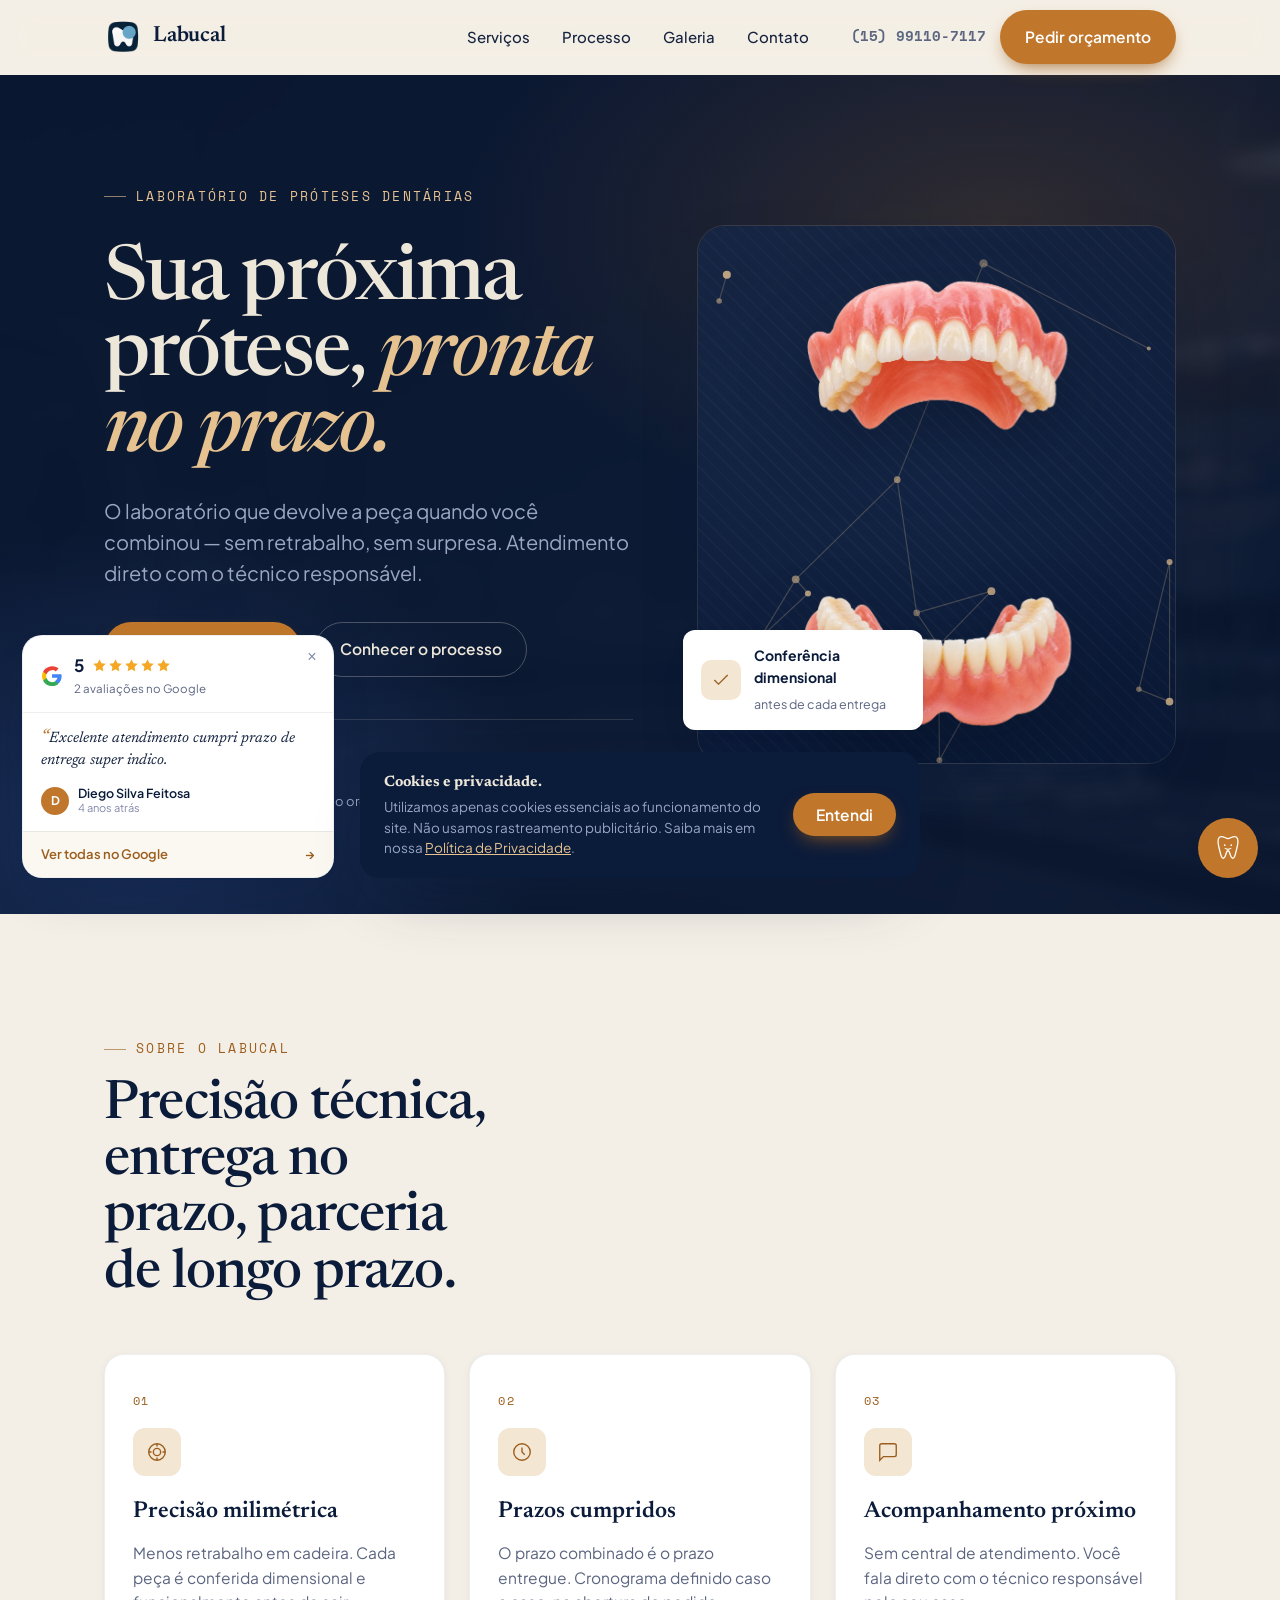
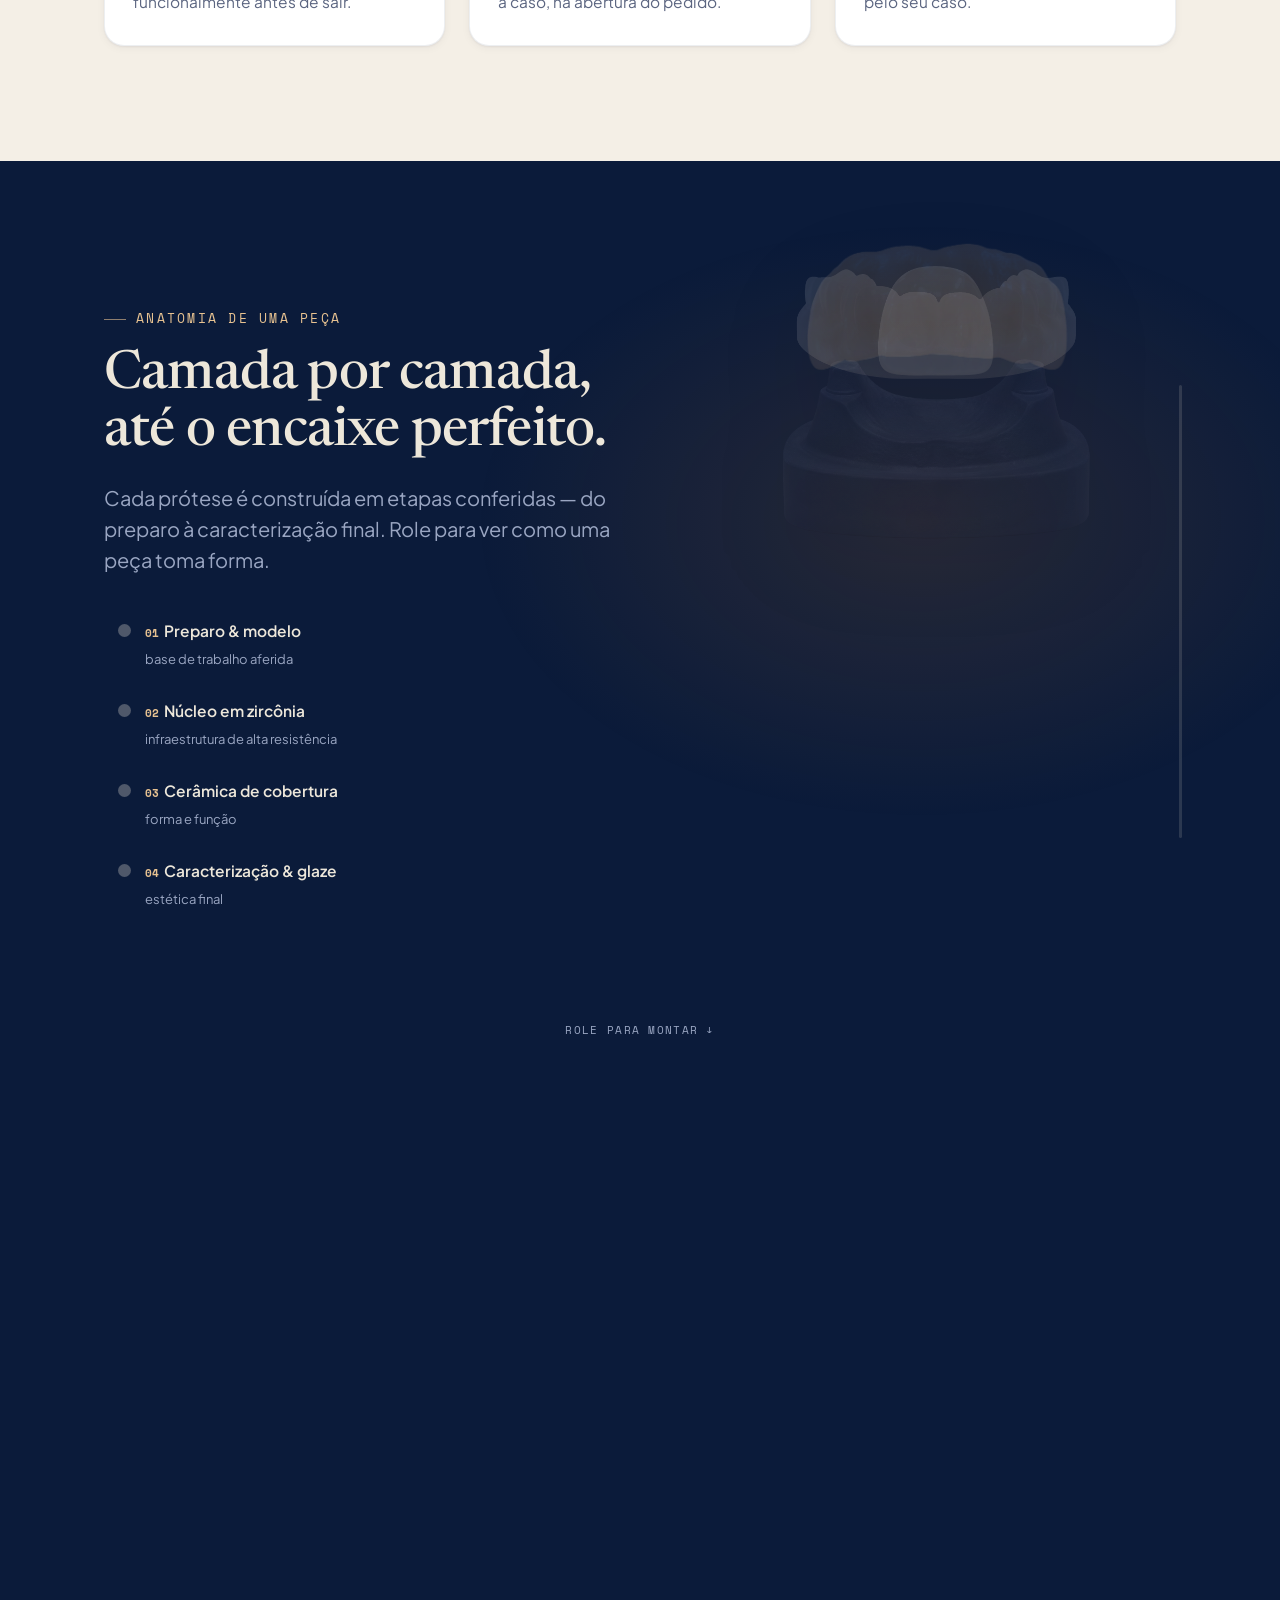
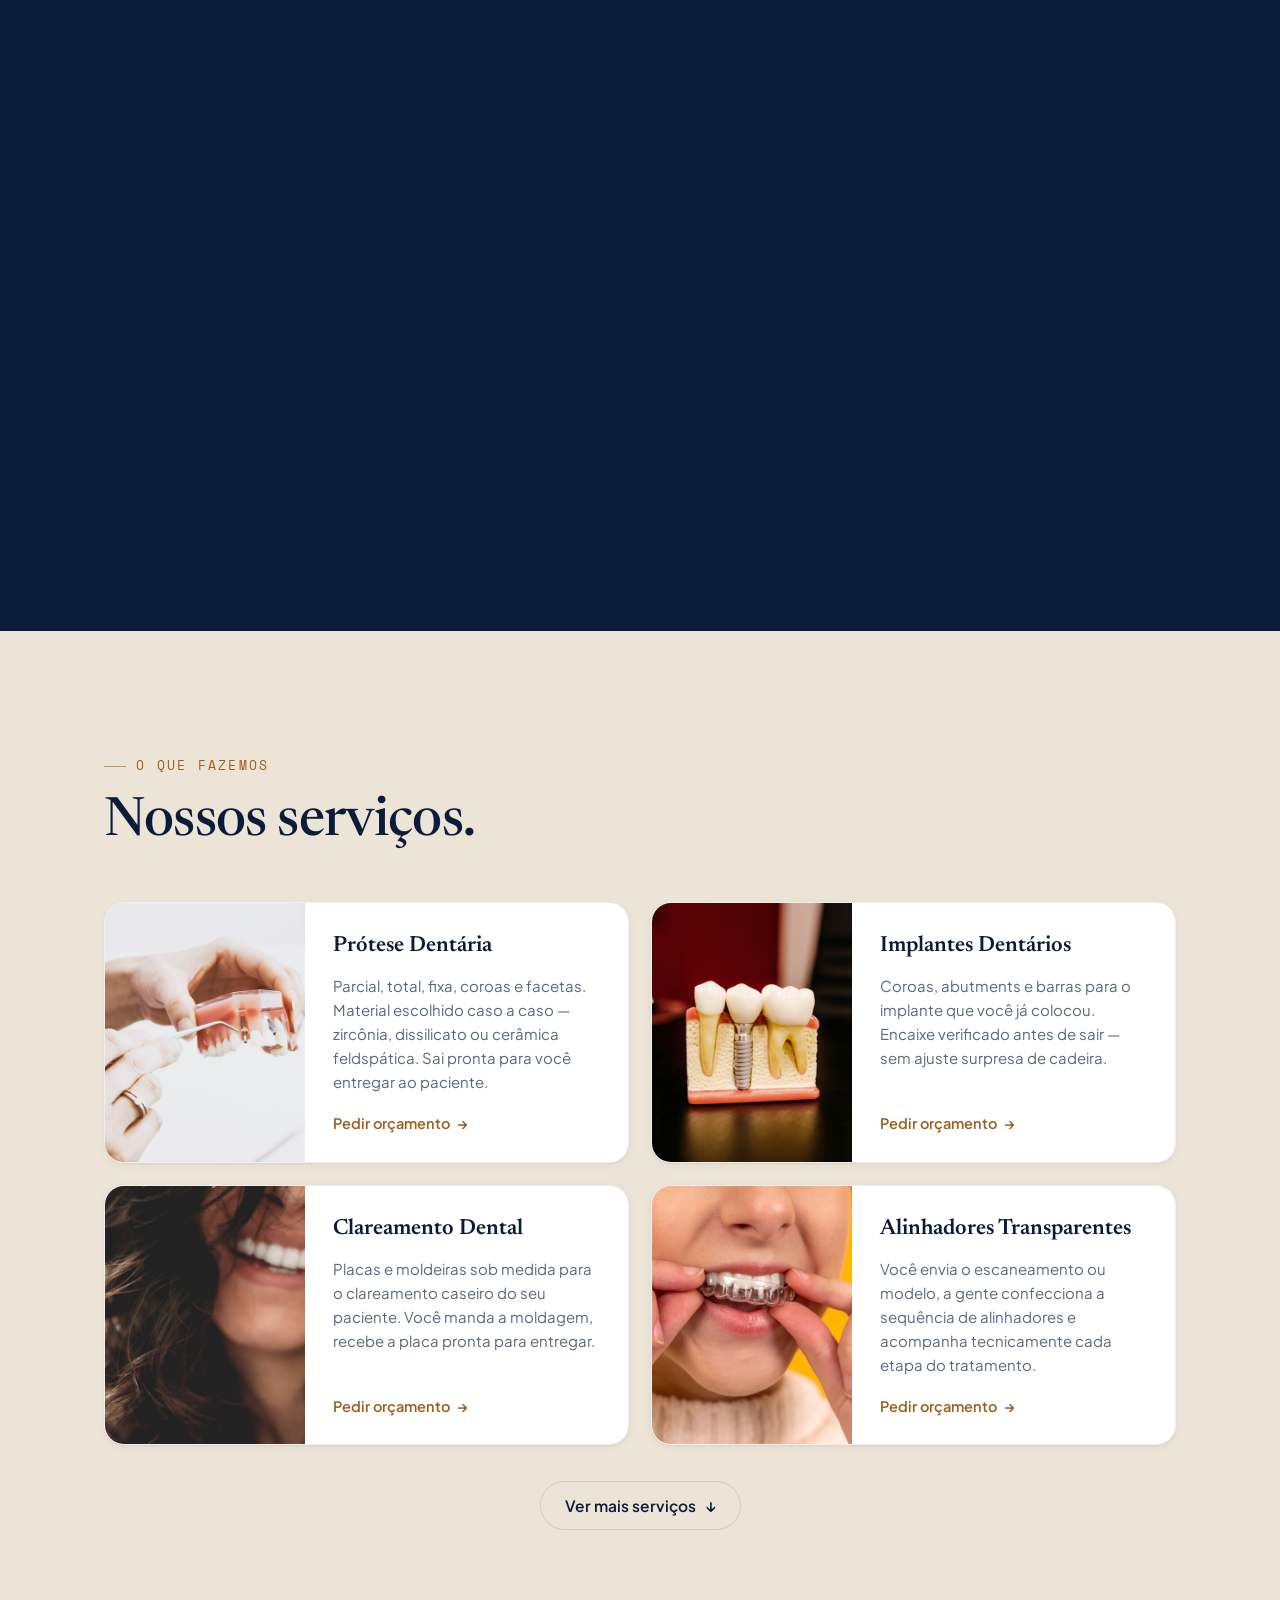
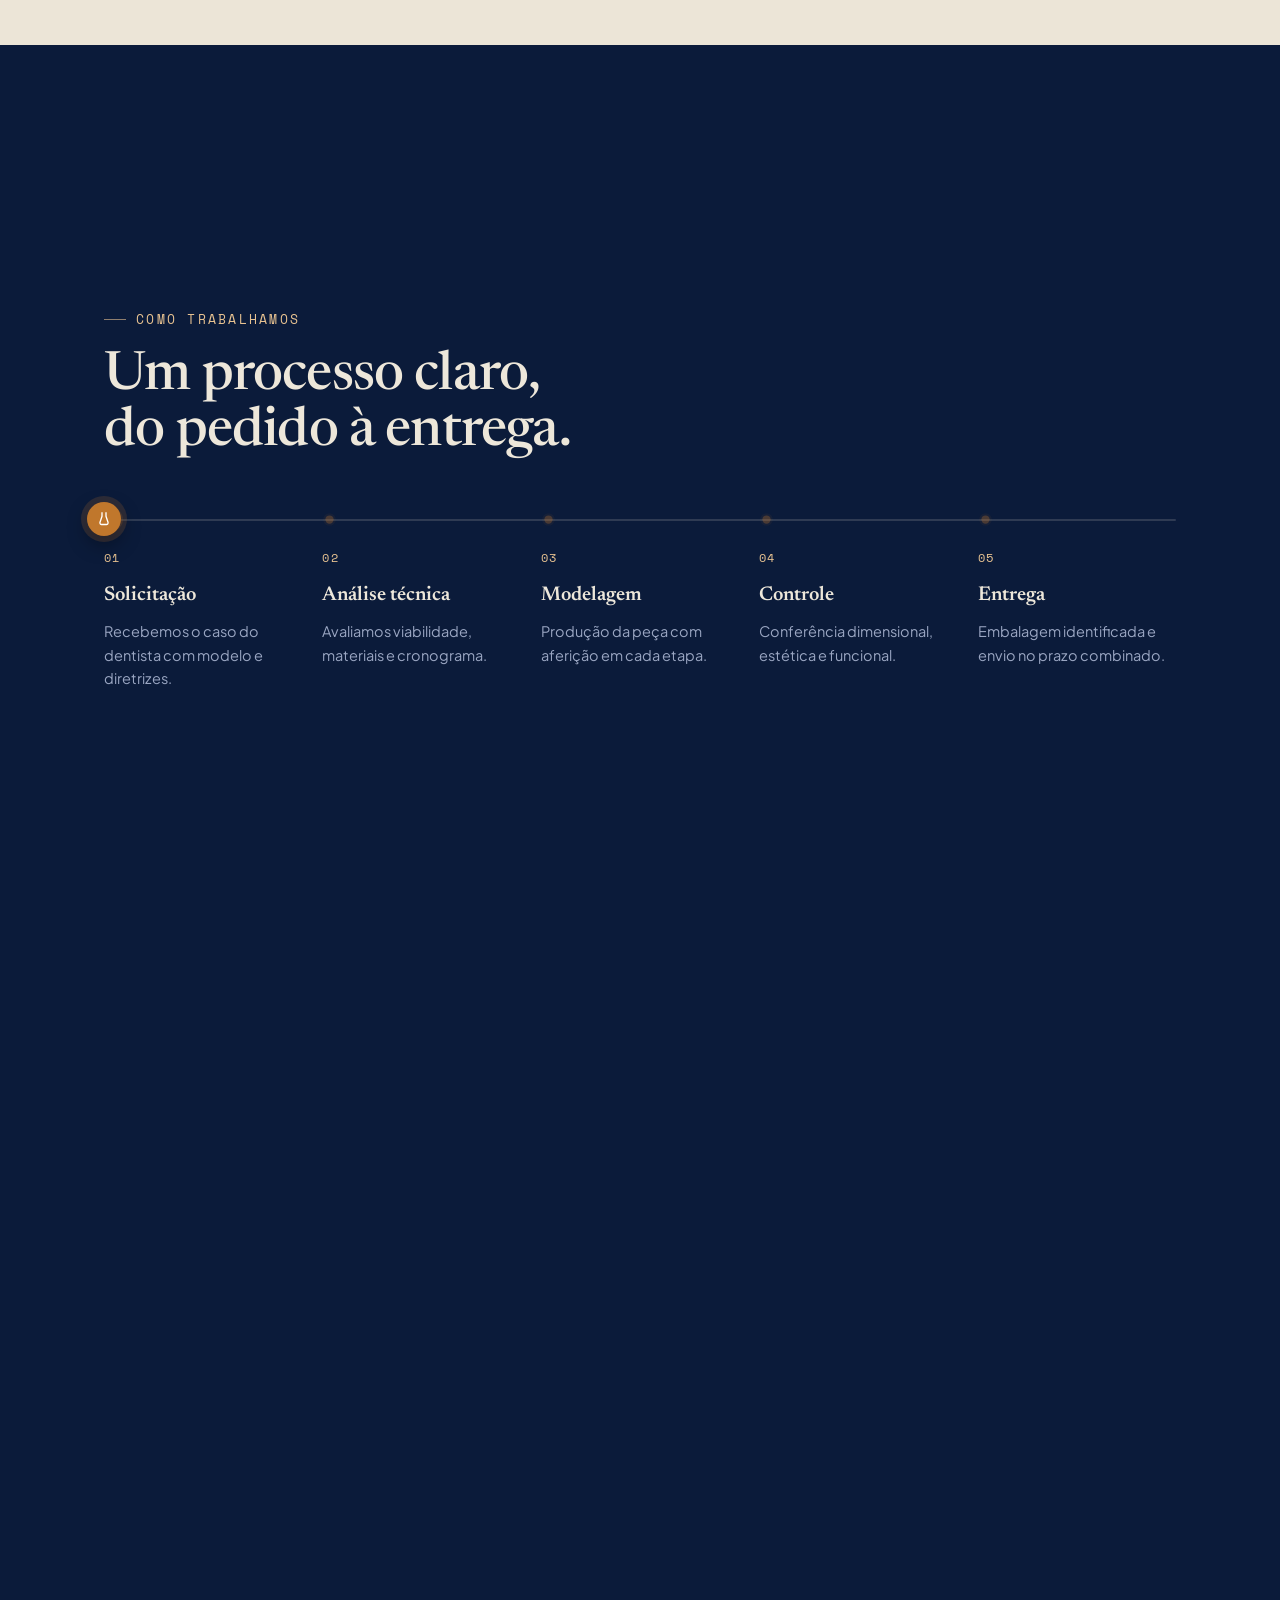
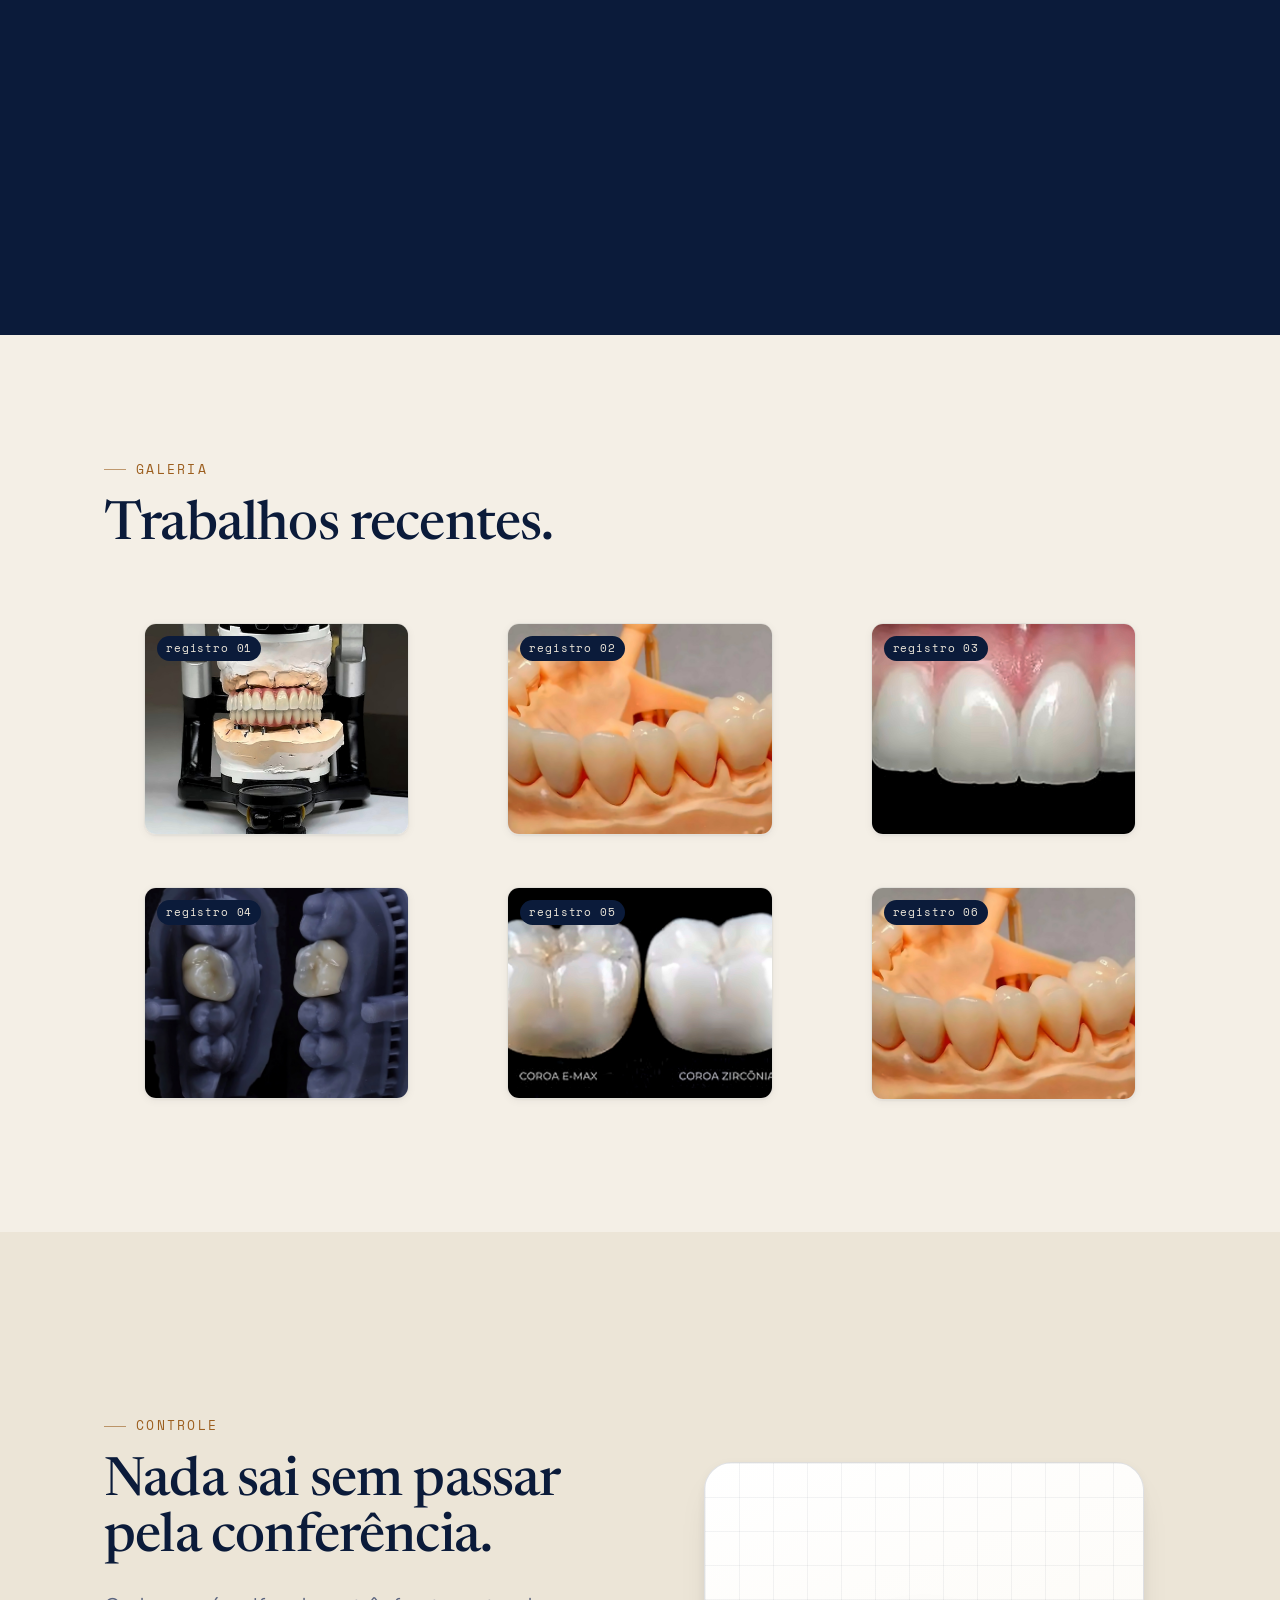
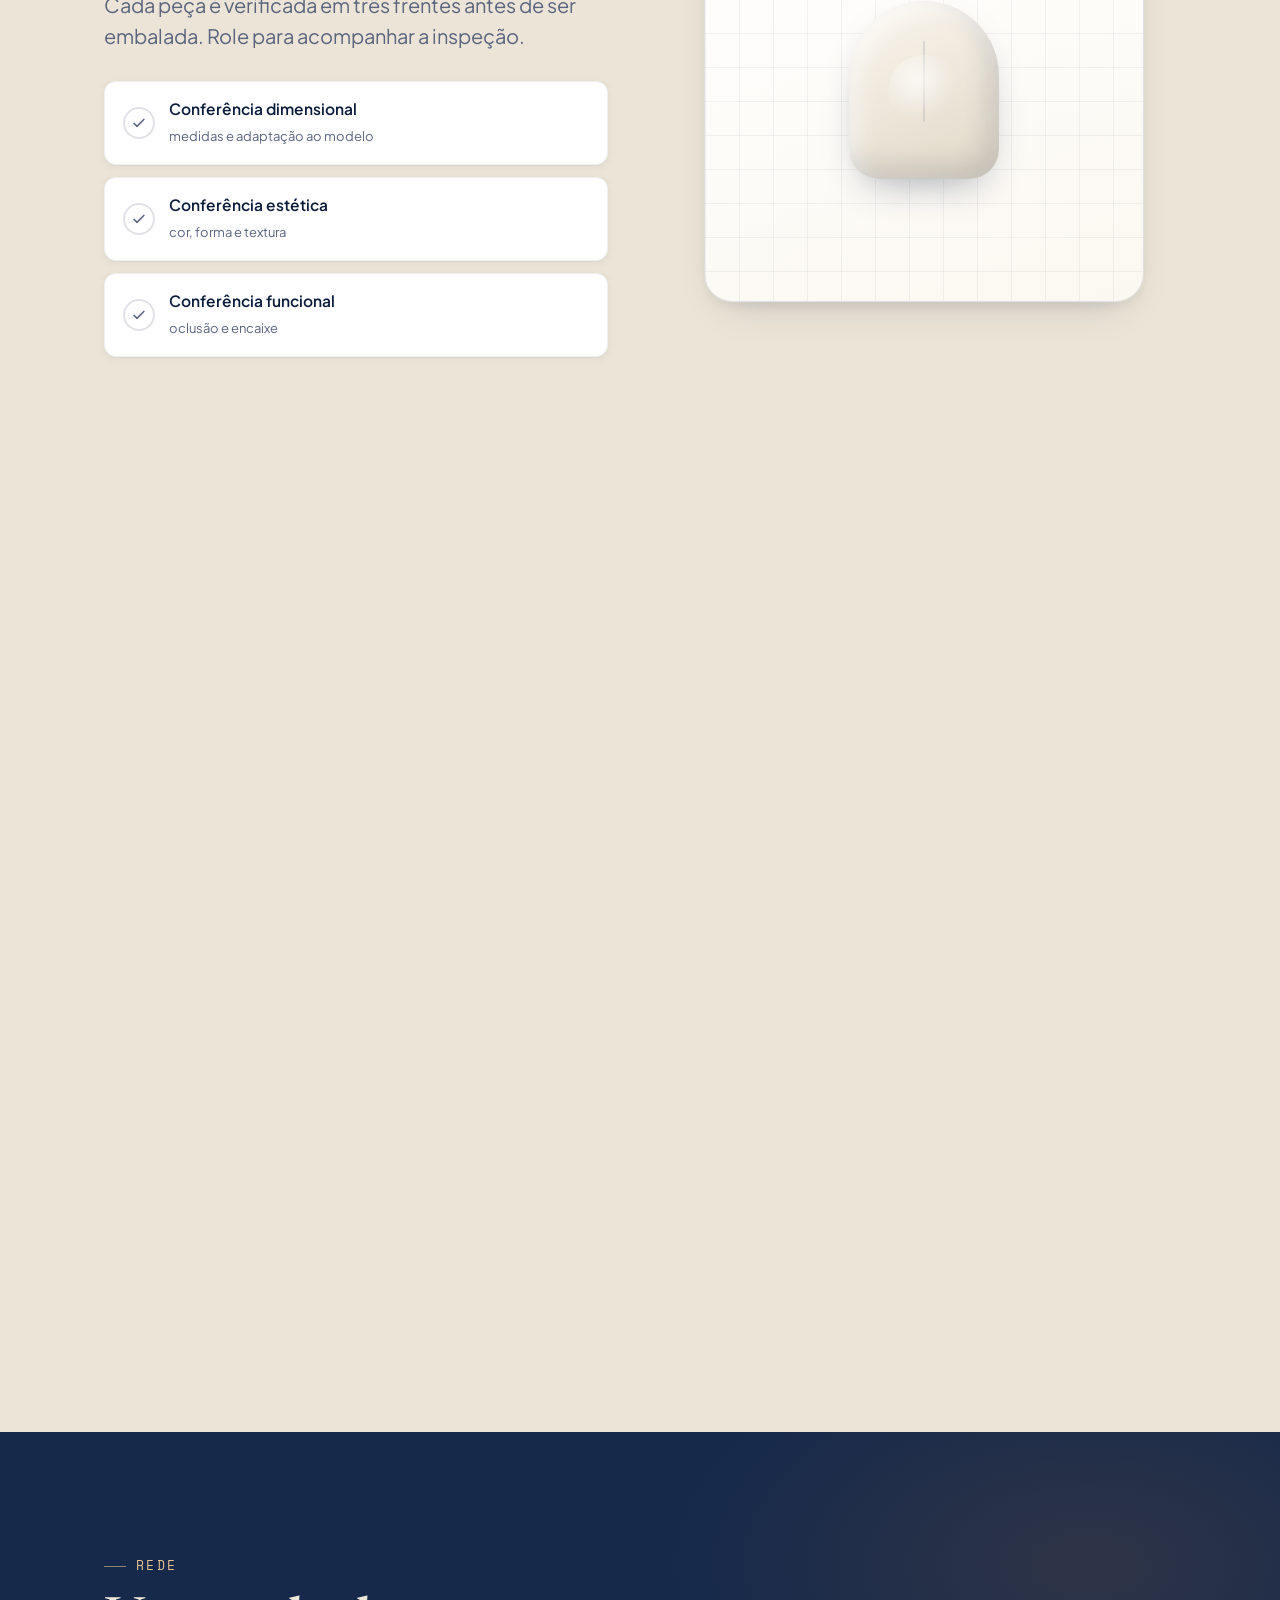
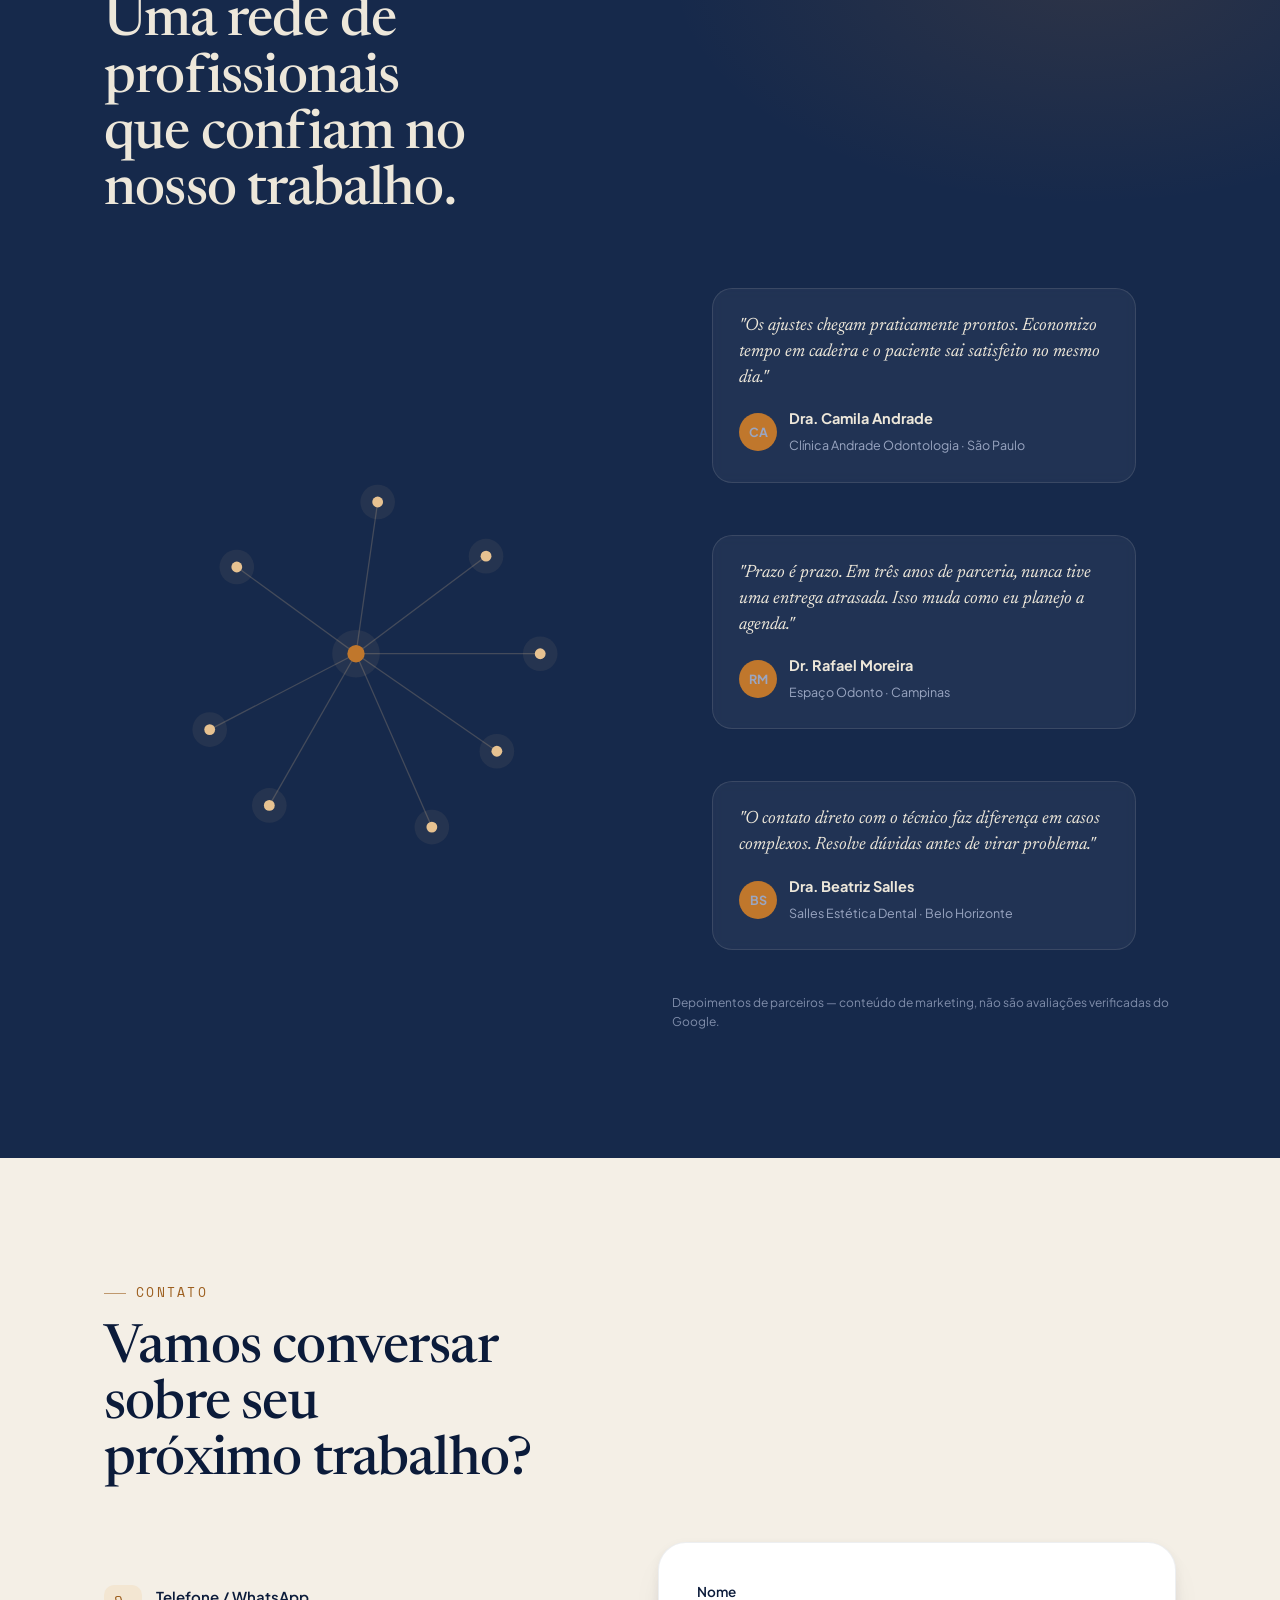
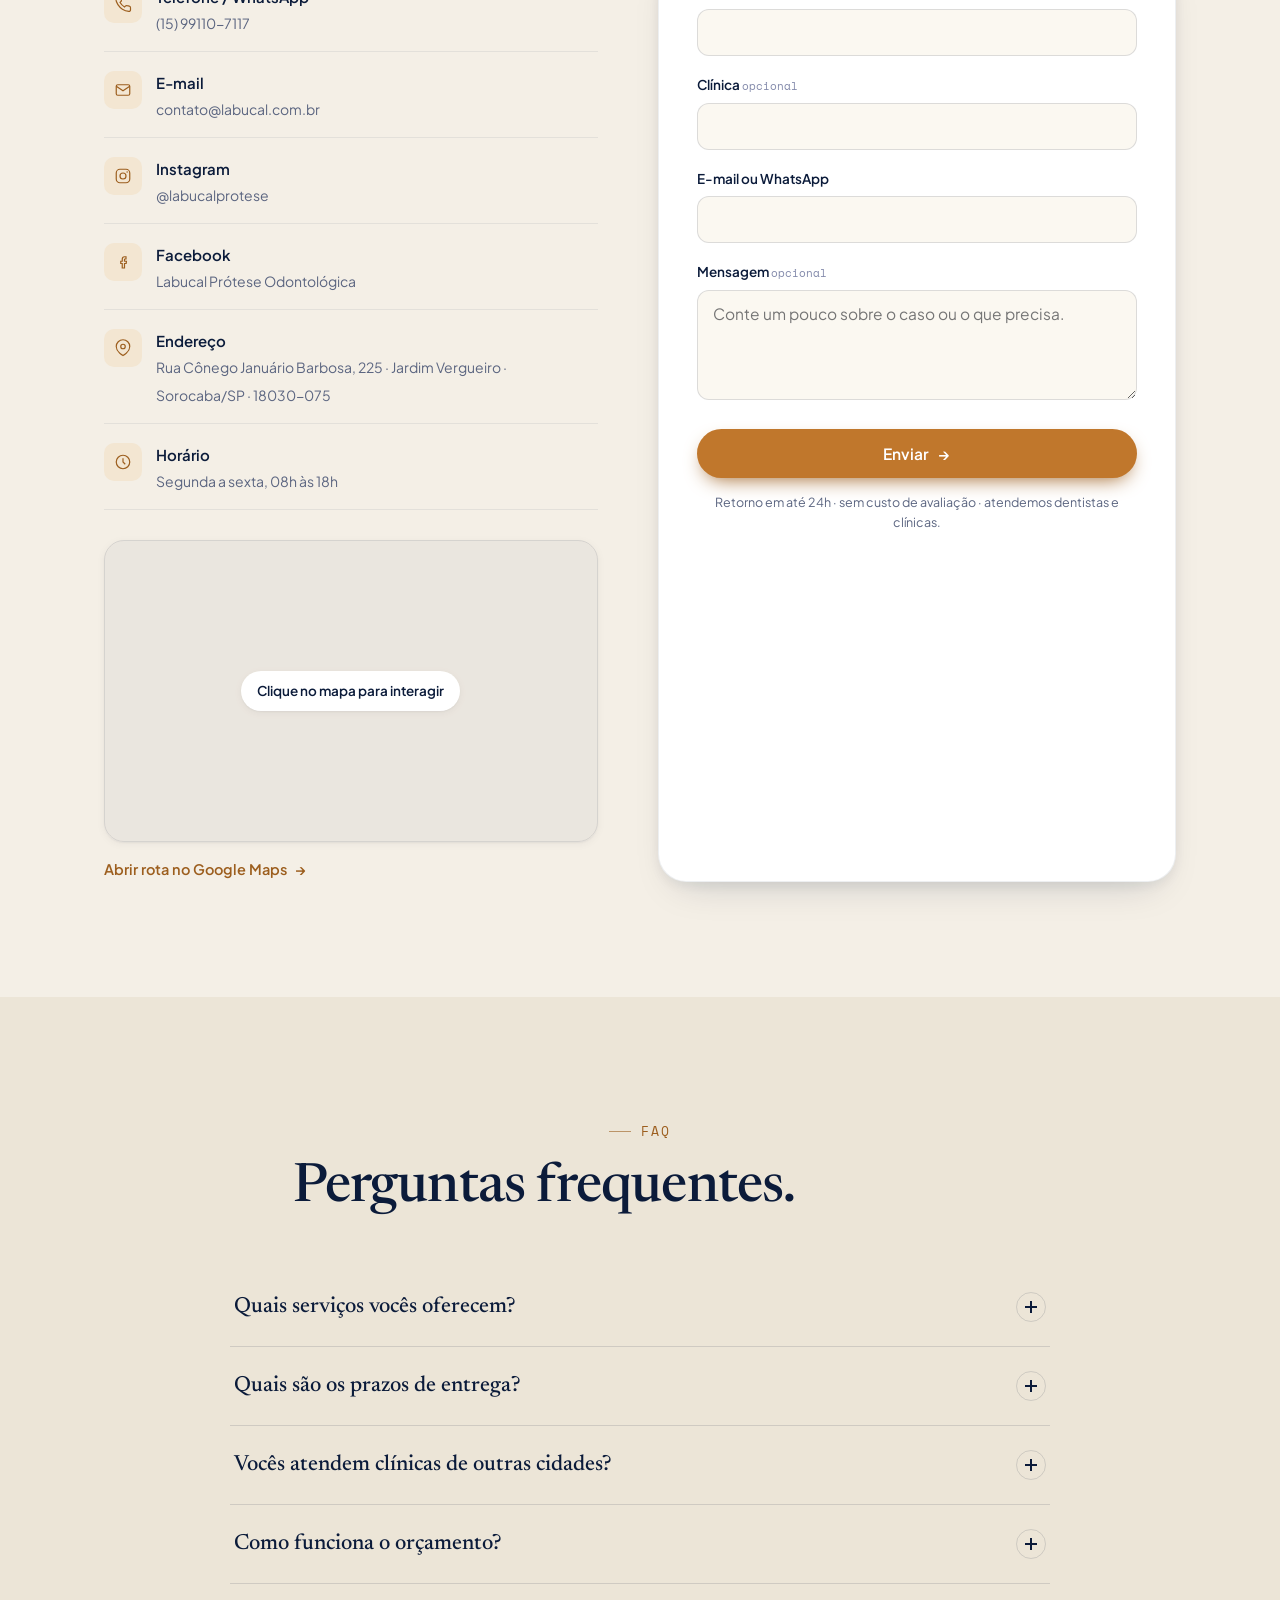
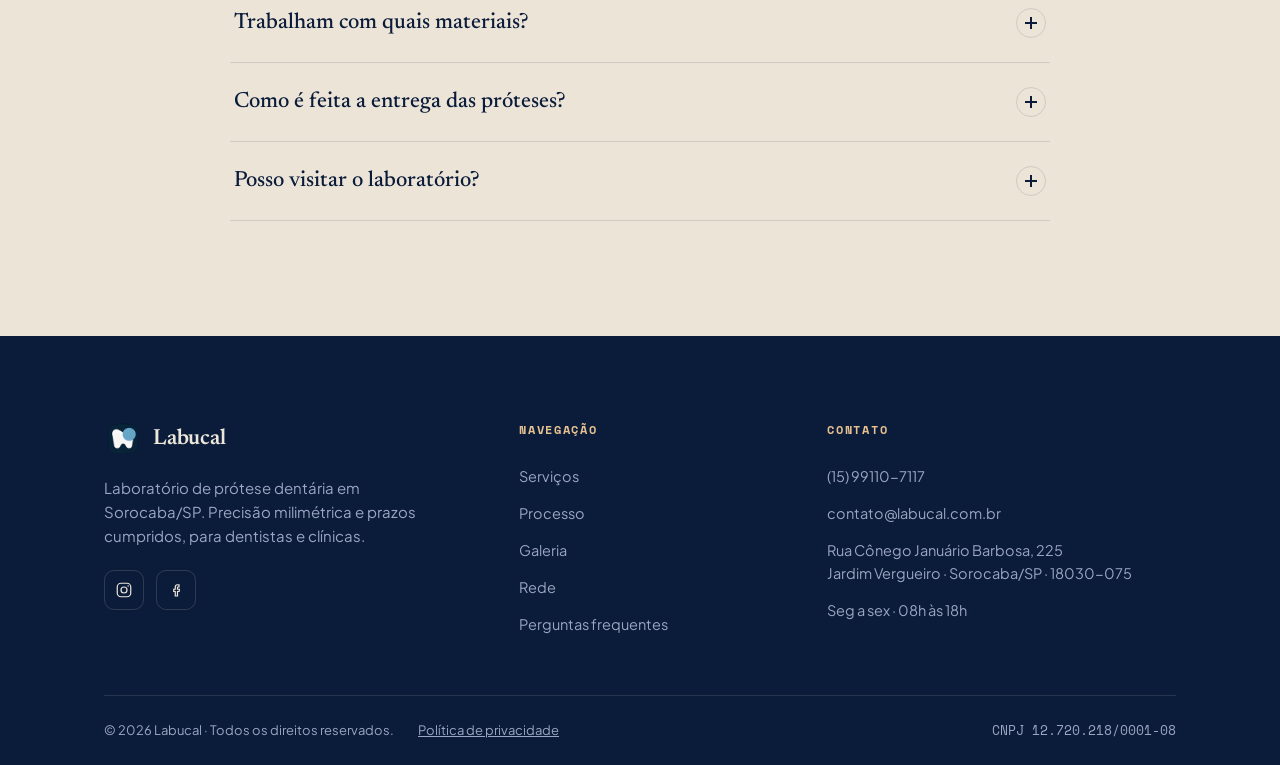
==== landing v2/index.html @ dbdc824a "Mejorar animaciones realistas en landing v2" ====
<!DOCTYPE html>
<html lang="pt-BR">
<head>
<meta charset="UTF-8" />
<meta name="viewport" content="width=device-width, initial-scale=1" />
<title>Laboratório de Prótese Dentária em Sorocaba/SP | Labucal</title>
<meta name="description" content="Laboratório de prótese dentária em Sorocaba/SP. Próteses, implantes, clareamento e alinhadores transparentes para dentistas e clínicas. Prazos cumpridos e precisão milimétrica." />
<link rel="canonical" href="https://labucal.pages.dev/" />
<meta name="theme-color" content="#0A1B3D" />
<meta name="color-scheme" content="light" />

<!-- Open Graph -->
<meta property="og:type" content="website" />
<meta property="og:title" content="Laboratório de Prótese Dentária em Sorocaba/SP | Labucal" />
<meta property="og:description" content="Próteses, implantes, clareamento e alinhadores transparentes para dentistas e clínicas. Prazos cumpridos e precisão milimétrica." />
<meta property="og:url" content="https://labucal.pages.dev/" />
<meta property="og:image" content="https://labucal.pages.dev/assets/labucal-images/service-protese.jpg" />
<meta property="og:locale" content="pt_BR" />
<meta property="og:site_name" content="Labucal" />
<meta name="twitter:card" content="summary_large_image" />
<meta name="twitter:title" content="Laboratório de Prótese Dentária em Sorocaba/SP | Labucal" />
<meta name="twitter:description" content="Próteses, implantes, clareamento e alinhadores transparentes para dentistas e clínicas." />
<meta name="twitter:image" content="https://labucal.pages.dev/assets/labucal-images/service-protese.jpg" />

<link rel="preconnect" href="https://fonts.googleapis.com" />
<link rel="preconnect" href="https://fonts.gstatic.com" crossorigin />
<link href="https://fonts.googleapis.com/css2?family=Newsreader:ital,opsz,wght@0,6..72,400;0,6..72,500;0,6..72,600;1,6..72,400;1,6..72,500&family=Plus+Jakarta+Sans:wght@400;500;600;700&family=Space+Mono:wght@400;700&display=swap" rel="stylesheet" />
<link rel="stylesheet" href="styles.css" />

<link rel="icon" href="/assets/brand/favicon.ico" sizes="any" />
<link rel="icon" type="image/png" sizes="32x32" href="/assets/brand/favicon-32.png" />
<link rel="apple-touch-icon" href="/assets/brand/apple-touch-icon.png" />
<link rel="preconnect" href="https://labucal-gemini-proxy.keanukeanom.workers.dev" crossorigin />

<!-- JSON-LD: MedicalBusiness + ProfessionalService -->
<script type="application/ld+json">
{
  "@context": "https://schema.org",
  "@type": ["MedicalBusiness", "ProfessionalService"],
  "name": "Labucal",
  "description": "Laboratório de prótese dentária em Sorocaba/SP para dentistas e clínicas.",
  "image": "https://labucal.pages.dev/assets/labucal-images/service-protese.jpg",
  "logo": "https://labucal.pages.dev/assets/brand/labucal-logo-192.png",
  "url": "https://labucal.pages.dev/",
  "telephone": "+5515991107117",
  "email": "contato@labucal.com.br",
  "taxID": "12.720.218/0001-08",
  "address": {
    "@type": "PostalAddress",
    "streetAddress": "Rua Cônego Januário Barbosa, 225",
    "addressLocality": "Sorocaba",
    "addressRegion": "SP",
    "postalCode": "18030-075",
    "addressCountry": "BR"
  },
  "geo": { "@type": "GeoCoordinates", "latitude": -23.5084267, "longitude": -47.4584548 },
  "openingHoursSpecification": {
    "@type": "OpeningHoursSpecification",
    "dayOfWeek": ["Monday","Tuesday","Wednesday","Thursday","Friday"],
    "opens": "08:00", "closes": "18:00"
  },
  "areaServed": [
    { "@type": "City", "name": "Sorocaba" },
    { "@type": "State", "name": "São Paulo" },
    { "@type": "Country", "name": "Brasil" }
  ],
  "sameAs": [
    "https://www.facebook.com/labucalprotese",
    "https://www.instagram.com/labucalprotese/"
  ],
  "aggregateRating": { "@type": "AggregateRating", "ratingValue": "5", "reviewCount": "2" }
}
</script>

<!-- JSON-LD: FAQPage -->
<script type="application/ld+json">
{
  "@context": "https://schema.org",
  "@type": "FAQPage",
  "mainEntity": [
    { "@type": "Question", "name": "Quais serviços vocês oferecem?", "acceptedAnswer": { "@type": "Answer", "text": "Prótese dentária (parcial, total e fixa, coroas e facetas), componentes protéticos sobre implantes já instalados, placas e moldeiras para clareamento caseiro, e alinhadores transparentes. Todos os serviços são executados sob prescrição do dentista. Atendemos exclusivamente profissionais autônomos (CPF) e clínicas (CNPJ) — não atendemos pacientes diretamente." } },
    { "@type": "Question", "name": "Quais são os prazos de entrega?", "acceptedAnswer": { "@type": "Answer", "text": "O prazo depende do tipo de serviço. Coroas unitárias saem em 5 a 7 dias úteis; reabilitações completas, entre 15 e 25 dias. Para alinhadores e placas de clareamento, definimos o cronograma após análise do caso. O prazo é sempre combinado caso a caso na abertura do pedido." } },
    { "@type": "Question", "name": "Vocês atendem clínicas de outras cidades?", "acceptedAnswer": { "@type": "Answer", "text": "Sim. Operamos a partir de Sorocaba, SP. Atendemos todo o estado e demais capitais brasileiras por logística rastreada, com seguro e prazo de envio acordado na abertura do pedido." } },
    { "@type": "Question", "name": "Como funciona o orçamento?", "acceptedAnswer": { "@type": "Answer", "text": "Após o envio do caso, retornamos em até 24h com proposta detalhada: material, etapas, prazo e valor. Sem custo de avaliação." } },
    { "@type": "Question", "name": "Trabalham com quais materiais?", "acceptedAnswer": { "@type": "Answer", "text": "Zircônia, dissilicato de lítio, cerâmica feldspática, resinas de alta performance e ligas metálicas certificadas. Indicamos o ideal para cada caso." } },
    { "@type": "Question", "name": "Como é feita a entrega das próteses?", "acceptedAnswer": { "@type": "Answer", "text": "Embalagem identificada com etiqueta do caso, transportadora parceira e código de rastreio enviado por WhatsApp. Em Sorocaba e região, entrega própria sob demanda." } },
    { "@type": "Question", "name": "Posso visitar o laboratório?", "acceptedAnswer": { "@type": "Answer", "text": "Claro. Recebemos profissionais com agendamento prévio para conhecer o espaço, os equipamentos e a equipe técnica." } }
  ]
}
</script>
</head>
<body>

<!-- ============ HEADER ============ -->
<header class="site-header" id="header">
  <nav class="nav" aria-label="Principal">
    <a class="brand" href="#top" aria-label="Labucal — início">
      <img class="brand-logo" src="/assets/brand/labucal-logo-96.png" alt="" width="38" height="38" />
      <span class="word">Labucal</span>
    </a>
    <div class="nav-links">
      <a href="#servicos">Serviços</a>
      <a href="#processo">Processo</a>
      <a href="#galeria">Galeria</a>
      <a href="#contato">Contato</a>
    </div>
    <div class="nav-cta">
      <a class="nav-phone" href="tel:+5515991107117">(15) 99110-7117</a>
      <a class="btn btn-primary" href="#contato">Pedir orçamento</a>
    </div>
    <button class="hamburger" id="hamburger" aria-label="Abrir menu" aria-expanded="false"><span></span></button>
  </nav>
</header>

<!-- mobile menu -->
<div class="mobile-menu" id="mobileMenu" aria-hidden="true">
  <div class="mm-top">
    <span class="brand"><img class="brand-logo" src="/assets/brand/labucal-logo-96.png" alt="" width="38" height="38" /><span class="word" style="color:var(--on-ink)">Labucal</span></span>
    <button class="mm-close" id="mmClose" aria-label="Fechar menu">&times;</button>
  </div>
  <nav aria-label="Menu mobile">
    <a href="#servicos">Serviços</a>
    <a href="#processo">Processo</a>
    <a href="#galeria">Galeria</a>
    <a href="#rede">Rede</a>
    <a href="#contato">Contato</a>
  </nav>
  <div class="mm-foot">
    <a href="tel:+5515991107117" style="color:var(--accent-soft);text-decoration:none">(15) 99110-7117</a>
    <span>Seg a sex · 08h às 18h</span>
  </div>
</div>

<main>
<!-- ============ HERO ============ -->
<section class="hero on-ink" id="top">
  <div class="wrap">
    <div class="hero-copy">
      <p class="overline">Laboratório de próteses dentárias</p>
      <h1>Sua próxima prótese, <em>pronta no prazo.</em></h1>
      <p class="lead">O laboratório que devolve a peça quando você combinou — sem retrabalho, sem surpresa. Atendimento direto com o técnico responsável.</p>
      <div class="hero-cta">
        <a class="btn btn-primary" href="#contato">Pedir orçamento <span class="btn-arrow">→</span></a>
        <a class="btn btn-ghost" href="#processo">Conhecer o processo</a>
      </div>
      <div class="hero-trust">
        <div class="t"><b>5–7</b><span>dias úteis · coroa unitária</span></div>
        <div class="t"><b>24h</b><span>retorno do orçamento</span></div>
        <div class="t"><b>B2B</b><span>dentistas e clínicas</span></div>
      </div>
    </div>
    <div class="hero-visual">
      <div class="hero-figure">
        <div class="ph dark hero-bg" aria-hidden="true"></div>
        <div class="hero-teeth" id="heroTeeth" aria-hidden="true">
          <img class="hero-teeth-part hero-teeth-upper" src="/assets/labucal-images/prosthesis-part-01-upper.webp" alt="" />
          <img class="hero-teeth-part hero-teeth-lower" src="/assets/labucal-images/prosthesis-part-02-lower.webp" alt="" />
        </div>
        <svg class="constellation" viewBox="0 0 400 450" preserveAspectRatio="xMidYMid slice" aria-hidden="true"></svg>
      </div>
      <div class="hero-badge">
        <span class="ic"><svg width="20" height="20" viewBox="0 0 24 24" fill="none" stroke="currentColor" stroke-width="1.6"><path d="M20 6 9 17l-5-5"/></svg></span>
        <div><b>Conferência dimensional</b><span>antes de cada entrega</span></div>
      </div>
    </div>
  </div>
</section>

<!-- ============ SOBRE / PILLARS ============ -->
<section class="section sobre" id="sobre">
  <div class="wrap">
    <div class="section-head">
      <p class="overline">Sobre o Labucal</p>
      <h2 class="title">Precisão técnica, entrega no prazo, parceria de longo prazo.</h2>
    </div>
    <div class="pillars">
      <article class="pillar">
        <span class="num">01</span>
        <div class="pic"><svg width="22" height="22" viewBox="0 0 24 24" fill="none" stroke="currentColor" stroke-width="1.5"><circle cx="12" cy="12" r="9"/><circle cx="12" cy="12" r="4"/><path d="M12 3v3M12 18v3M3 12h3M18 12h3"/></svg></div>
        <h3>Precisão milimétrica</h3>
        <p>Menos retrabalho em cadeira. Cada peça é conferida dimensional e funcionalmente antes de sair.</p>
      </article>
      <article class="pillar">
        <span class="num">02</span>
        <div class="pic"><svg width="22" height="22" viewBox="0 0 24 24" fill="none" stroke="currentColor" stroke-width="1.5"><circle cx="12" cy="12" r="9"/><path d="M12 7v5l3 3"/></svg></div>
        <h3>Prazos cumpridos</h3>
        <p>O prazo combinado é o prazo entregue. Cronograma definido caso a caso, na abertura do pedido.</p>
      </article>
      <article class="pillar">
        <span class="num">03</span>
        <div class="pic"><svg width="22" height="22" viewBox="0 0 24 24" fill="none" stroke="currentColor" stroke-width="1.5"><path d="M21 15a2 2 0 0 1-2 2H7l-4 4V5a2 2 0 0 1 2-2h14a2 2 0 0 1 2 2z"/></svg></div>
        <h3>Acompanhamento próximo</h3>
        <p>Sem central de atendimento. Você fala direto com o técnico responsável pelo seu caso.</p>
      </article>
    </div>
  </div>
</section>

<!-- ============ ANATOMIA / ASSEMBLY (scroll) ============ -->
<section class="assembly on-ink" id="anatomia" aria-label="Como uma peça é construída">
  <div class="assembly-track">
    <div class="assembly-stage">
      <div class="wrap assembly-inner">
        <div class="assembly-copy">
          <p class="overline">Anatomia de uma peça</p>
          <h2 class="title">Camada por camada, até o encaixe perfeito.</h2>
          <p class="lead">Cada prótese é construída em etapas conferidas — do preparo à caracterização final. Role para ver como uma peça toma forma.</p>
          <ol class="assembly-legend" id="assemblyLegend">
            <li data-layer="0"><span class="dot"></span><div><b><span class="ln">01</span> Preparo &amp; modelo</b><span>base de trabalho aferida</span></div></li>
            <li data-layer="1"><span class="dot"></span><div><b><span class="ln">02</span> Núcleo em zircônia</b><span>infraestrutura de alta resistência</span></div></li>
            <li data-layer="2"><span class="dot"></span><div><b><span class="ln">03</span> Cerâmica de cobertura</b><span>forma e função</span></div></li>
            <li data-layer="3"><span class="dot"></span><div><b><span class="ln">04</span> Caracterização &amp; glaze</b><span>estética final</span></div></li>
          </ol>
        </div>
        <div class="assembly-viz">
          <div class="layer-stack" id="layerStack">
            <div class="layer l0" data-layer="0"><img class="layer-img" src="/assets/assembly/assembly-preparo.webp" alt="" loading="lazy" /><span class="tag">preparo</span></div>
            <div class="layer l1" data-layer="1"><img class="layer-img" src="/assets/assembly/assembly-zirconia.webp" alt="" loading="lazy" /><span class="tag">zircônia</span></div>
            <div class="layer l2" data-layer="2"><img class="layer-img" src="/assets/assembly/assembly-ceramica.webp" alt="" loading="lazy" /><span class="tag">cerâmica</span></div>
            <div class="layer l3" data-layer="3"><img class="layer-img" src="/assets/assembly/assembly-glaze.webp" alt="" loading="lazy" /><span class="tag">glaze</span></div>
          </div>
          <div class="assembly-scrub"><span id="assemblyScrub"></span></div>
        </div>
      </div>
      <div class="assembly-hint" id="assemblyHint">role para montar <span class="ar">↓</span></div>
    </div>
  </div>
</section>

<!-- ============ SERVIÇOS ============ -->
<section class="section servicos" id="servicos">
  <div class="wrap">
    <div class="section-head">
      <p class="overline">O que fazemos</p>
      <h2 class="title">Nossos serviços.</h2>
    </div>
    <div class="serv-grid" id="servGrid"></div>
    <div class="serv-extra" id="servExtra"></div>
    <div class="serv-toggle-wrap">
      <button class="btn btn-ghost" id="servToggle" aria-expanded="false" aria-controls="servExtra">Ver mais serviços <span class="btn-arrow">↓</span></button>
    </div>
  </div>
</section>

<!-- ============ PROCESSO (pinned journey) ============ -->
<section class="proc-scene on-ink" id="processo">
  <div class="proc-track">
    <div class="proc-stage">
      <div class="wrap">
        <div class="section-head">
          <p class="overline">Como trabalhamos</p>
          <h2 class="title">Um processo claro, do pedido à entrega.</h2>
        </div>
        <div class="proc-rail">
          <div class="proc-line"><span class="proc-fill" id="procFill"></span></div>
          <div class="proc-token" id="procToken" aria-hidden="true">
            <svg width="16" height="16" viewBox="0 0 24 24" fill="none" stroke="currentColor" stroke-width="2"><path d="M9 2v6l-3 9a2.5 2.5 0 0 0 2.4 3.3h7.2A2.5 2.5 0 0 0 18 17l-3-9V2"/></svg>
          </div>
          <div class="steps" id="steps"></div>
        </div>
      </div>
    </div>
  </div>
</section>

<!-- ============ GALERIA ============ -->
<section class="section galeria" id="galeria">
  <div class="wrap">
    <div class="section-head">
      <p class="overline">Galeria</p>
      <h2 class="title">Trabalhos recentes.</h2>
    </div>
    <div class="gal-grid" id="galGrid"></div>
  </div>
</section>

<!-- ============ CONTROLE DE QUALIDADE (scan, scroll) ============ -->
<section class="ctrl-scene" id="controle" aria-label="Controle de qualidade">
  <div class="ctrl-track">
    <div class="ctrl-stage">
      <div class="wrap ctrl-inner">
        <div class="ctrl-copy">
          <p class="overline">Controle</p>
          <h2 class="title">Nada sai sem passar pela conferência.</h2>
          <p class="lead">Cada peça é verificada em três frentes antes de ser embalada. Role para acompanhar a inspeção.</p>
          <ul class="ctrl-checklist" id="ctrlChecklist">
            <li data-check="0"><span class="ctrl-cbox"><svg width="16" height="16" viewBox="0 0 24 24" fill="none" stroke="currentColor" stroke-width="2.4"><path d="M20 6 9 17l-5-5"/></svg></span><div><b>Conferência dimensional</b><span>medidas e adaptação ao modelo</span></div></li>
            <li data-check="1"><span class="ctrl-cbox"><svg width="16" height="16" viewBox="0 0 24 24" fill="none" stroke="currentColor" stroke-width="2.4"><path d="M20 6 9 17l-5-5"/></svg></span><div><b>Conferência estética</b><span>cor, forma e textura</span></div></li>
            <li data-check="2"><span class="ctrl-cbox"><svg width="16" height="16" viewBox="0 0 24 24" fill="none" stroke="currentColor" stroke-width="2.4"><path d="M20 6 9 17l-5-5"/></svg></span><div><b>Conferência funcional</b><span>oclusão e encaixe</span></div></li>
          </ul>
        </div>
        <div class="ctrl-viz">
          <div class="ctrl-grid"></div>
          <div class="ctrl-piece" id="ctrlPiece"></div>
          <span class="ctrl-mark" id="mark0" style="left:62%;top:30%"></span>
          <span class="ctrl-mark" id="mark1" style="left:38%;top:48%"></span>
          <span class="ctrl-mark" id="mark2" style="left:56%;top:66%"></span>
          <div class="ctrl-scanline" id="ctrlScan"></div>
          <div class="ctrl-stamp" id="ctrlStamp">Aprovado ✓</div>
        </div>
      </div>
    </div>
  </div>
</section>

<!-- ============ REDE / CONSTELAÇÃO ============ -->
<section class="section rede on-ink" id="rede">
  <div class="wrap">
    <div class="section-head">
      <p class="overline">Rede</p>
      <h2 class="title">Uma rede de profissionais que confiam no nosso trabalho.</h2>
    </div>
    <div class="rede-grid">
      <div class="net" id="net">
        <svg id="netSvg" viewBox="0 0 460 400" aria-label="Rede de clínicas parceiras"></svg>
        <div class="net-tip" id="netTip"></div>
      </div>
      <div class="depo-list" id="depoList"></div>
    </div>
  </div>
</section>

<!-- ============ CONTATO ============ -->
<section class="section contato" id="contato">
  <div class="wrap">
    <div class="section-head">
      <p class="overline">Contato</p>
      <h2 class="title">Vamos conversar sobre seu próximo trabalho?</h2>
    </div>
    <div class="contato-grid">
      <div>
        <div class="contact-list">
          <a class="contact-row" href="tel:+5515991107117">
            <span class="ic"><svg width="18" height="18" viewBox="0 0 24 24" fill="none" stroke="currentColor" stroke-width="1.6"><path d="M22 16.9v3a2 2 0 0 1-2.2 2 19.8 19.8 0 0 1-8.6-3 19.5 19.5 0 0 1-6-6 19.8 19.8 0 0 1-3-8.6A2 2 0 0 1 4.1 2h3a2 2 0 0 1 2 1.7c.1 1 .4 1.9.7 2.8a2 2 0 0 1-.5 2.1L8.1 9.9a16 16 0 0 0 6 6l1.3-1.3a2 2 0 0 1 2.1-.4c.9.3 1.8.6 2.8.7a2 2 0 0 1 1.7 2z"/></svg></span>
            <span class="ct"><b>Telefone / WhatsApp</b><span>(15) 99110-7117</span></span>
          </a>
          <a class="contact-row" href="mailto:contato@labucal.com.br">
            <span class="ic"><svg width="18" height="18" viewBox="0 0 24 24" fill="none" stroke="currentColor" stroke-width="1.6"><rect x="3" y="5" width="18" height="14" rx="2"/><path d="m3 7 9 6 9-6"/></svg></span>
            <span class="ct"><b>E-mail</b><span>contato@labucal.com.br</span></span>
          </a>
          <a class="contact-row" href="https://www.instagram.com/labucalprotese/" target="_blank" rel="noopener">
            <span class="ic"><svg width="18" height="18" viewBox="0 0 24 24" fill="none" stroke="currentColor" stroke-width="1.6"><rect x="3" y="3" width="18" height="18" rx="5"/><circle cx="12" cy="12" r="4"/><circle cx="17.5" cy="6.5" r="1" fill="currentColor" stroke="none"/></svg></span>
            <span class="ct"><b>Instagram</b><span>@labucalprotese</span></span>
          </a>
          <a class="contact-row" href="https://www.facebook.com/labucalprotese" target="_blank" rel="noopener">
            <span class="ic"><svg width="18" height="18" viewBox="0 0 24 24" fill="none" stroke="currentColor" stroke-width="1.6"><path d="M14 8h2V5h-2c-2 0-3 1.4-3 3.3V11H9v3h2v6h3v-6h2.2l.4-3H14V8.6c0-.4.3-.6.7-.6z"/></svg></span>
            <span class="ct"><b>Facebook</b><span>Labucal Prótese Odontológica</span></span>
          </a>
          <a class="contact-row" href="https://www.google.com/maps/dir/?api=1&destination=Rua+C%C3%B4nego+Janu%C3%A1rio+Barbosa%2C+225%2C+Jardim+Vergueiro%2C+Sorocaba+-+SP%2C+18030-075" target="_blank" rel="noopener">
            <span class="ic"><svg width="18" height="18" viewBox="0 0 24 24" fill="none" stroke="currentColor" stroke-width="1.6"><path d="M21 10c0 7-9 12-9 12s-9-5-9-12a9 9 0 0 1 18 0z"/><circle cx="12" cy="10" r="3"/></svg></span>
            <span class="ct"><b>Endereço</b><span>Rua Cônego Januário Barbosa, 225 · Jardim Vergueiro · Sorocaba/SP · 18030-075</span></span>
          </a>
          <div class="contact-row" style="cursor:default">
            <span class="ic"><svg width="18" height="18" viewBox="0 0 24 24" fill="none" stroke="currentColor" stroke-width="1.6"><circle cx="12" cy="12" r="9"/><path d="M12 7v5l3 3"/></svg></span>
            <span class="ct"><b>Horário</b><span>Segunda a sexta, 08h às 18h</span></span>
          </div>
        </div>

        <!-- MAP -->
        <div class="map-wrap">
          <iframe title="Mapa — Labucal, Sorocaba/SP" loading="lazy" src="https://www.openstreetmap.org/export/embed.html?bbox=-47.4624548%2C-23.5114267%2C-47.4544548%2C-23.5054267&layer=mapnik&marker=-23.5084267%2C-47.4584548"></iframe>
          <div class="map-overlay" id="mapOverlay"><span class="hint">Clique no mapa para interagir</span></div>
        </div>
        <a class="map-link" href="https://www.google.com/maps/dir/?api=1&destination=Rua+C%C3%B4nego+Janu%C3%A1rio+Barbosa%2C+225%2C+Jardim+Vergueiro%2C+Sorocaba+-+SP%2C+18030-075" target="_blank" rel="noopener">Abrir rota no Google Maps <span class="btn-arrow">→</span></a>
      </div>

      <!-- FORM -->
      <form class="form-card" id="contactForm" novalidate>
        <div class="form-fields">
          <div class="field">
            <label for="nome">Nome</label>
            <input type="text" id="nome" name="nome" autocomplete="name" required />
          </div>
          <div class="field">
            <label for="clinica">Clínica <span class="opt">opcional</span></label>
            <input type="text" id="clinica" name="clinica" autocomplete="organization" />
          </div>
          <div class="field">
            <label for="contato">E-mail ou WhatsApp</label>
            <input type="text" id="contato" name="contato" required />
          </div>
          <div class="field">
            <label for="mensagem">Mensagem <span class="opt">opcional</span></label>
            <textarea id="mensagem" name="mensagem" placeholder="Conte um pouco sobre o caso ou o que precisa."></textarea>
          </div>
          <button type="submit" class="btn btn-primary">Enviar <span class="btn-arrow">→</span></button>
          <p class="form-note">Retorno em até 24h · sem custo de avaliação · atendemos dentistas e clínicas.</p>
        </div>
        <div class="form-sent">
          <div class="check"><svg width="28" height="28" viewBox="0 0 24 24" fill="none" stroke="currentColor" stroke-width="2"><path d="M20 6 9 17l-5-5"/></svg></div>
          <h3>Enviado ✓</h3>
          <p>Abrimos o WhatsApp com sua mensagem. Caso não tenha aberto, fale no (15) 99110-7117.</p>
        </div>
      </form>
    </div>
  </div>
</section>

<!-- ============ FAQ ============ -->
<section class="section faq" id="faq">
  <div class="wrap">
    <div class="section-head center">
      <p class="overline">FAQ</p>
      <h2 class="title">Perguntas frequentes.</h2>
    </div>
    <div class="faq-list" id="faqList"></div>
  </div>
</section>
</main>

<!-- ============ FOOTER ============ -->
<footer class="footer on-ink">
  <div class="wrap">
    <div class="footer-grid">
      <div class="footer-brand-col">
        <a class="brand" href="#top"><img class="brand-logo" src="/assets/brand/labucal-logo-96.png" alt="" width="38" height="38" /><span class="word">Labucal</span></a>
        <p class="footer-tag">Laboratório de prótese dentária em Sorocaba/SP. Precisão milimétrica e prazos cumpridos, para dentistas e clínicas.</p>
        <div class="footer-social">
          <a href="https://www.instagram.com/labucalprotese/" target="_blank" rel="noopener" aria-label="Instagram"><svg width="18" height="18" viewBox="0 0 24 24" fill="none" stroke="currentColor" stroke-width="1.6"><rect x="3" y="3" width="18" height="18" rx="5"/><circle cx="12" cy="12" r="4"/><circle cx="17.5" cy="6.5" r="1" fill="currentColor" stroke="none"/></svg></a>
          <a href="https://www.facebook.com/labucalprotese" target="_blank" rel="noopener" aria-label="Facebook"><svg width="18" height="18" viewBox="0 0 24 24" fill="none" stroke="currentColor" stroke-width="1.6"><path d="M14 8h2V5h-2c-2 0-3 1.4-3 3.3V11H9v3h2v6h3v-6h2.2l.4-3H14V8.6c0-.4.3-.6.7-.6z"/></svg></a>
        </div>
      </div>
      <div class="footer-col">
        <h4>Navegação</h4>
        <a href="#servicos">Serviços</a>
        <a href="#processo">Processo</a>
        <a href="#galeria">Galeria</a>
        <a href="#rede">Rede</a>
        <a href="#faq">Perguntas frequentes</a>
      </div>
      <div class="footer-col">
        <h4>Contato</h4>
        <a href="tel:+5515991107117" class="fline">(15) 99110-7117</a>
        <a href="mailto:contato@labucal.com.br" class="fline">contato@labucal.com.br</a>
        <span class="fline">Rua Cônego Januário Barbosa, 225<br/>Jardim Vergueiro · Sorocaba/SP · 18030-075</span>
        <span class="fline">Seg a sex · 08h às 18h</span>
      </div>
    </div>
    <div class="footer-bottom">
      <span>© 2026 Labucal · Todos os direitos reservados.</span>
      <a href="privacidade.html">Política de privacidade</a>
      <span class="cnpj">CNPJ 12.720.218/0001-08</span>
    </div>
  </div>
</footer>

<!-- ============ FLOATING: REVIEWS POPUP ============ -->
<aside class="reviews-pop" id="reviewsPop" aria-live="polite" aria-label="Avaliações no Google">
  <button class="rp-close" id="rpClose" aria-label="Fechar">&times;</button>
  <div class="rp-top">
    <svg class="g" viewBox="0 0 24 24" aria-hidden="true"><path fill="#4285F4" d="M22.5 12.2c0-.7-.1-1.4-.2-2H12v3.8h5.9a5 5 0 0 1-2.2 3.3v2.7h3.6c2.1-2 3.2-4.9 3.2-7.8z"/><path fill="#34A853" d="M12 23c2.9 0 5.4-1 7.2-2.6l-3.6-2.7c-1 .7-2.3 1-3.6 1-2.8 0-5.1-1.9-6-4.4H2.3v2.8A11 11 0 0 0 12 23z"/><path fill="#FBBC05" d="M6 14.3a6.6 6.6 0 0 1 0-4.2V7.3H2.3a11 11 0 0 0 0 9.8z"/><path fill="#EA4335" d="M12 5.4c1.6 0 3 .5 4.1 1.6l3.1-3.1A11 11 0 0 0 2.3 7.3L6 10.1c.9-2.6 3.2-4.5 6-4.5z"/></svg>
    <div class="rp-meta">
      <div class="rp-score"><b id="rpRating">5,0</b><span class="stars" id="rpStars"></span></div>
      <span class="rp-count" id="rpCount">2 avaliações no Google</span>
    </div>
  </div>
  <figure class="rp-review">
    <blockquote class="rp-quote" id="rpQuote">Excelente serviço, cumpriram com o prazo de entrega, recomendo amplamente.</blockquote>
    <figcaption class="rp-by">
      <span class="rp-av" id="rpAv">D</span>
      <span class="rp-who"><span class="rp-author" id="rpAuthor">Diego Silva Feitosa</span><span class="rp-time" id="rpTime">há 4 anos</span></span>
    </figcaption>
  </figure>
  <a class="rp-cta" id="rpLink" href="https://www.google.com/maps/place/?q=place_id:ChIJ6f3VvLmLxZQRdLE0dLMATaI" target="_blank" rel="noopener">Ver todas no Google <span class="arrow">→</span></a>
</aside>

<!-- ============ FLOATING: CHAT ============ -->
<button class="fab-chat" id="fabChat" aria-label="Abrir chat com o Labucalzinho" aria-expanded="false">
  <span class="pulse"></span>
  <span class="ic-open"><svg width="30" height="30" viewBox="0 0 32 32" fill="none" stroke="currentColor" stroke-width="1.4" stroke-linejoin="round" stroke-linecap="round"><path d="M9 5 C 6 5, 5 8, 5.5 12 C 6 16, 7 19, 8 23 C 8.5 25, 9 28, 11 28 C 12.5 28, 13 26, 14 23 C 14.5 21, 15 20, 16 20 C 17 20, 17.5 21, 18 23 C 19 26, 19.5 28, 21 28 C 23 28, 23.5 25, 24 23 C 25 19, 26 16, 26.5 12 C 27 8, 26 5, 23 5 C 20 5, 18 7, 16 7 C 14 7, 12 5, 9 5 Z"/><circle cx="12.5" cy="14" r="0.9" fill="currentColor" stroke="none"/><circle cx="19.5" cy="14" r="0.9" fill="currentColor" stroke="none"/><path d="M13 17.5 Q 16 19.5 19 17.5" stroke-width="1.2"/></svg></span>
  <span class="ic-close"><svg width="24" height="24" viewBox="0 0 24 24" fill="none" stroke="currentColor" stroke-width="2"><path d="M18 6 6 18M6 6l12 12"/></svg></span>
</button>

<section class="chat-panel" id="chatPanel" aria-label="Chat Labucalzinho">
  <div class="chat-head">
    <span class="av"><svg width="24" height="24" viewBox="0 0 32 32" fill="none" stroke="#fff" stroke-width="1.5" stroke-linejoin="round" stroke-linecap="round"><path d="M9 5 C 6 5, 5 8, 5.5 12 C 6 16, 7 19, 8 23 C 8.5 25, 9 28, 11 28 C 12.5 28, 13 26, 14 23 C 14.5 21, 15 20, 16 20 C 17 20, 17.5 21, 18 23 C 19 26, 19.5 28, 21 28 C 23 28, 23.5 25, 24 23 C 25 19, 26 16, 26.5 12 C 27 8, 26 5, 23 5 C 20 5, 18 7, 16 7 C 14 7, 12 5, 9 5 Z"/><circle cx="12.5" cy="14" r="0.9" fill="#fff" stroke="none"/><circle cx="19.5" cy="14" r="0.9" fill="#fff" stroke="none"/><path d="M13 17.5 Q 16 19.5 19 17.5" stroke-width="1.3"/></svg></span>
    <div>
      <b>Labucalzinho</b>
      <span class="status"><span class="led"></span> Assistente do laboratório</span>
    </div>
  </div>
  <div class="chat-body" id="chatBody"></div>
  <div class="chips" id="chatChips"></div>
  <form class="chat-input" id="chatForm">
    <input type="text" id="chatInput" placeholder="Escreva sua dúvida…" autocomplete="off" />
    <button type="submit" aria-label="Enviar"><svg width="18" height="18" viewBox="0 0 24 24" fill="none" stroke="currentColor" stroke-width="1.8"><path d="m22 2-7 20-4-9-9-4z"/><path d="M22 2 11 13"/></svg></button>
  </form>
</section>

<!-- ============ FLOATING: COOKIE NOTICE ============ -->
<div class="cookie" id="cookie">
  <p><b>Cookies e privacidade.</b> Utilizamos apenas cookies essenciais ao funcionamento do site. Não usamos rastreamento publicitário. Saiba mais em nossa <a href="privacidade.html">Política de Privacidade</a>.</p>
  <button class="btn btn-primary" id="cookieOk">Entendi</button>
</div>

<!-- ============ TWEAKS PANEL ============ -->
<div id="tweaksPanel"></div>

<script src="script.js"></script>
<script src="scroll.js"></script>
</body>
</html>
---- landing v2/styles.css ----
/* ============================================================
   LABUCAL — "Precisão" design system
   Warm bone paper · deep clinical navy · kiln-amber accent
   Newsreader (display serif) · Plus Jakarta Sans (UI) · Space Mono (labels)
   ============================================================ */

:root {
  /* ---- palette (default: "Clínica" — navy + bone + amber) ---- */
  --ink: #0B1B3A;            /* deep navy — brand + headings */
  --ink-2: #16294b;          /* lifted navy for gradients */
  --ink-3: #20355c;
  --paper: #F4EFE6;          /* warm bone — page bg */
  --paper-2: #ECE5D7;        /* deeper bone — alt sections */
  --surface: #FFFFFF;
  --surface-warm: #FBF8F1;
  --line: rgba(11, 27, 58, 0.13);
  --line-soft: rgba(11, 27, 58, 0.07);
  --text: #15233f;           /* body text */
  --muted: #5b6580;          /* secondary text */
  --muted-2: #8289aa;
  --accent: #C0772C;         /* kiln amber */
  --accent-deep: #9c5e1e;
  --accent-soft: #E7C291;
  --accent-tint: #F3E6D2;
  --on-ink: #EDE7DA;         /* text on navy */
  --on-ink-mut: #9aa6c2;     /* muted text on navy */

  /* ---- type ---- */
  --font-display: "Newsreader", Georgia, "Times New Roman", serif;
  --font-sans: "Plus Jakarta Sans", system-ui, -apple-system, sans-serif;
  --font-mono: "Space Mono", "SFMono-Regular", ui-monospace, monospace;

  /* ---- spacing / radius ---- */
  --r-sm: 6px;
  --r: 12px;
  --r-lg: 20px;
  --r-xl: 28px;
  --maxw: 1200px;
  --gut: clamp(20px, 5vw, 64px);
  --shadow-sm: 0 1px 2px rgba(11,27,58,.05), 0 2px 8px rgba(11,27,58,.05);
  --shadow: 0 4px 12px rgba(11,27,58,.06), 0 18px 40px -20px rgba(11,27,58,.22);
  --shadow-lg: 0 30px 70px -30px rgba(11,27,58,.45);
}

/* alt palette: "Tecido" — cooler, more medtech (toggled via Tweaks) */
:root[data-palette="frio"] {
  --paper: #F1F3F5;
  --paper-2: #E7EBEF;
  --surface-warm: #FAFBFC;
  --accent: #1E7C8C;
  --accent-deep: #155f6c;
  --accent-soft: #9ed0d6;
  --accent-tint: #DCEDEF;
  --line: rgba(11, 27, 58, 0.12);
}
/* alt palette: "Ardósia" — darker, premium */
:root[data-palette="grafite"] {
  --paper: #E9E6E0;
  --paper-2: #DEDAD2;
  --ink: #1A1A1E;
  --ink-2: #26262c;
  --ink-3: #33333a;
  --text: #232228;
  --muted: #5e5c66;
  --accent: #A8853C;
  --accent-deep: #846828;
  --accent-soft: #d8c189;
  --accent-tint: #ECE3CC;
  --on-ink: #ECE7DC;
}

/* type variants */
:root[data-type="grotesk"] {
  --font-display: "Plus Jakarta Sans", system-ui, sans-serif;
}

@property --teeth-gap {
  syntax: "<length>";
  inherits: true;
  initial-value: 34px;
}

* { box-sizing: border-box; }
html { scroll-behavior: smooth; }
@media (prefers-reduced-motion: reduce) { html { scroll-behavior: auto; } }

body {
  margin: 0;
  font-family: var(--font-sans);
  color: var(--text);
  background: var(--paper);
  font-size: 17px;
  line-height: 1.6;
  -webkit-font-smoothing: antialiased;
  text-rendering: optimizeLegibility;
  overflow-x: clip;
}

img { max-width: 100%; display: block; }
a { color: inherit; }

::selection { background: var(--accent); color: #fff; }

/* ---------- layout helpers ---------- */
.wrap { max-width: var(--maxw); margin: 0 auto; padding-inline: var(--gut); }
.section { padding-block: clamp(64px, 9vw, 128px); }

.overline {
  font-family: var(--font-mono);
  font-size: 12.5px;
  letter-spacing: 0.18em;
  text-transform: uppercase;
  color: var(--accent-deep);
  display: inline-flex;
  align-items: center;
  gap: 10px;
  margin: 0 0 18px;
}
.overline::before {
  content: "";
  width: 22px; height: 1px;
  background: currentColor;
  opacity: .6;
}
.on-ink .overline { color: var(--accent-soft); }

h1, h2, h3 { font-family: var(--font-display); font-weight: 500; color: var(--ink); }
h2.title {
  font-size: clamp(30px, 4.6vw, 54px);
  line-height: 1.04;
  letter-spacing: -0.015em;
  margin: 0 0 22px;
  max-width: 16ch;
  text-wrap: balance;
}
.on-ink h2.title, .on-ink h1, .on-ink h3 { color: var(--on-ink); }
.lead { font-size: clamp(17px, 1.7vw, 20px); color: var(--muted); max-width: 56ch; margin: 0; line-height: 1.55; }
.on-ink .lead { color: var(--on-ink-mut); }

/* ---------- buttons ---------- */
.btn {
  display: inline-flex; align-items: center; gap: 9px;
  font-family: var(--font-sans);
  font-weight: 600; font-size: 15.5px;
  padding: 14px 24px;
  border-radius: 999px;
  border: 1px solid transparent;
  cursor: pointer;
  text-decoration: none;
  transition: transform .18s ease, background .2s ease, box-shadow .2s ease, border-color .2s;
  white-space: nowrap;
}
.btn:active { transform: translateY(1px); }
.btn-primary { background: var(--accent); color: #fff; box-shadow: 0 8px 20px -8px var(--accent-deep); }
.btn-primary:hover { background: var(--accent-deep); transform: translateY(-2px); }
.btn-ghost { background: transparent; color: var(--ink); border-color: var(--line); }
.btn-ghost:hover { border-color: var(--ink); background: rgba(11,27,58,.03); }
.on-ink .btn-ghost { color: var(--on-ink); border-color: rgba(237,231,218,.28); }
.on-ink .btn-ghost:hover { border-color: var(--on-ink); background: rgba(237,231,218,.07); }
.btn-arrow { transition: transform .2s; }
.btn:hover .btn-arrow { transform: translateX(3px); }

/* =====================================================
   HEADER
   ===================================================== */
.site-header {
  position: sticky; top: 0; z-index: 60;
  background: color-mix(in srgb, var(--paper) 80%, transparent);
  backdrop-filter: blur(14px) saturate(1.4);
  border-bottom: 1px solid transparent;
  transition: border-color .3s, background .3s, box-shadow .3s;
}
.site-header.scrolled { border-bottom-color: var(--line); box-shadow: var(--shadow-sm); }
.nav {
  display: flex; align-items: center; gap: 28px;
  height: 74px;
  max-width: var(--maxw); margin: 0 auto; padding-inline: var(--gut);
}
.brand { display: flex; align-items: center; gap: 11px; text-decoration: none; margin-right: auto; }
.brand .mark {
  width: 38px; height: 38px; border-radius: 9px;
  background: var(--ink); color: var(--paper);
  display: grid; place-items: center;
  font-family: var(--font-display); font-weight: 600; font-size: 21px;
  box-shadow: var(--shadow-sm);
}
.brand .word { font-family: var(--font-display); font-weight: 600; font-size: 22px; color: var(--ink); letter-spacing: -.01em; }
.nav-links { display: flex; gap: 4px; }
.nav-links a {
  text-decoration: none; color: var(--text); font-weight: 500; font-size: 15px;
  padding: 9px 14px; border-radius: 999px; transition: background .18s, color .18s;
}
.nav-links a:hover { background: rgba(11,27,58,.05); color: var(--ink); }
.nav-cta { display: flex; align-items: center; gap: 14px; }
.nav-phone { text-decoration: none; font-family: var(--font-mono); font-size: 13.5px; color: var(--muted); font-weight: 700; }
.nav-phone:hover { color: var(--accent-deep); }
.hamburger { display: none; }

@media (max-width: 920px) {
  .nav-links, .nav-cta .btn, .nav-phone { display: none; }
  .hamburger {
    display: grid; place-items: center; width: 44px; height: 44px;
    background: none; border: 1px solid var(--line); border-radius: 10px; cursor: pointer;
  }
  .hamburger span { width: 18px; height: 2px; background: var(--ink); display: block; position: relative; transition: .25s; }
  .hamburger span::before, .hamburger span::after { content:""; position:absolute; left:0; width:18px; height:2px; background:var(--ink); transition:.25s; }
  .hamburger span::before { top: -6px; } .hamburger span::after { top: 6px; }
}

/* mobile menu */
.mobile-menu {
  position: fixed; inset: 0; z-index: 70;
  background: var(--ink); color: var(--on-ink);
  display: flex; flex-direction: column; padding: 28px var(--gut);
  transform: translateY(-100%); transition: transform .4s cubic-bezier(.22,1,.36,1);
  visibility: hidden;
}
.mobile-menu.open { transform: translateY(0); visibility: visible; }
.mobile-menu .mm-top { display:flex; align-items:center; justify-content:space-between; }
.mobile-menu .mm-close { background:none; border:1px solid rgba(237,231,218,.25); color:var(--on-ink); width:44px;height:44px;border-radius:10px; font-size:22px; cursor:pointer; }
.mobile-menu nav { display: flex; flex-direction: column; gap: 4px; margin-top: 48px; }
.mobile-menu nav a { text-decoration:none; color:var(--on-ink); font-family:var(--font-display); font-size:30px; padding:12px 0; border-bottom:1px solid rgba(237,231,218,.1); }
.mobile-menu .mm-foot { margin-top:auto; display:flex; flex-direction:column; gap:8px; font-family:var(--font-mono); font-size:14px; color:var(--on-ink-mut); }

/* =====================================================
   HERO
   ===================================================== */
.hero {
  background: var(--ink);
  color: var(--on-ink);
  position: relative;
  overflow: hidden;
  isolation: isolate;
}
.hero::before { /* subtle radial warm glow */
  content:""; position:absolute; z-index:-1; inset:0;
  background:
    radial-gradient(900px 500px at 78% 18%, rgba(192,119,44,.20), transparent 60%),
    radial-gradient(700px 500px at 10% 90%, rgba(40,70,130,.5), transparent 60%);
}
.hero::after {
  content: "";
  position: absolute;
  inset: 0;
  z-index: -2;
  background:
    linear-gradient(90deg, rgba(11,27,58,.96) 0%, rgba(11,27,58,.82) 48%, rgba(11,27,58,.70) 100%),
    url("/assets/labucal-images/hero-lab-bg.jpg") center / cover no-repeat;
  filter: blur(6px) saturate(.82) brightness(.75);
  transform: scale(1.04);
  opacity: .46;
}
.hero .wrap { display: grid; grid-template-columns: 1.05fr .95fr; gap: clamp(32px, 5vw, 72px); align-items: center; padding-block: clamp(56px, 8vw, 104px); }
.hero-copy h1 {
  font-size: clamp(38px, 6vw, 76px);
  line-height: 1.0; letter-spacing: -0.025em; font-weight: 500;
  margin: 18px 0 24px; text-wrap: balance;
}
.hero-copy h1 em { font-style: italic; color: var(--accent-soft); }
.hero-copy .lead { color: var(--on-ink-mut); font-size: clamp(17px,1.7vw,20px); max-width: 46ch; }
.hero-cta { display: flex; gap: 14px; margin-top: 34px; flex-wrap: wrap; }
.hero-trust { display:flex; gap: 26px; margin-top: 42px; padding-top: 28px; border-top:1px solid rgba(237,231,218,.14); flex-wrap: wrap; }
.hero-trust .t { display:flex; flex-direction:column; gap:2px; }
.hero-trust .t b { font-family: var(--font-display); font-size: 26px; color: var(--on-ink); font-weight: 600; }
.hero-trust .t span { font-size: 13px; color: var(--on-ink-mut); }

/* hero visual */
.hero-visual { position: relative; aspect-ratio: 4/4.5; }
.hero-figure {
  position: absolute; inset: 0; border-radius: var(--r-xl);
  overflow: hidden; box-shadow: var(--shadow-lg);
  border: 1px solid rgba(237,231,218,.12);
}
.hero-bg {
  background:
    radial-gradient(520px 360px at 52% 47%, rgba(32,53,92,.24), transparent 62%),
    linear-gradient(145deg, rgba(17,38,78,.96), rgba(8,23,53,.98));
}
.hero-bg::after {
  content: "";
  position: absolute;
  inset: 0;
  z-index: 1;
  background:
    linear-gradient(180deg, rgba(255,255,255,.025), rgba(11,27,58,.18)),
    radial-gradient(460px 320px at 54% 48%, transparent, rgba(5,16,39,.36) 76%);
  pointer-events: none;
}
.constellation { position: absolute; inset: 0; z-index: 2; pointer-events: none; opacity: .9; }
.hero-teeth {
  position: absolute;
  inset: 17% 15% 15%;
  z-index: 3;
  display: grid;
  place-items: center;
  pointer-events: none;
  filter: drop-shadow(0 28px 34px rgba(4, 12, 30, .34));
  --teeth-upper-y: -150px;
  --teeth-lower-y: 170px;
  --teeth-scale: .86;
  isolation: isolate;
}
.hero-teeth-part {
  position: absolute;
  inset: 0;
  width: 100%;
  height: 100%;
  max-width: none;
  object-fit: contain;
  will-change: transform;
  transition: transform 80ms linear;
}
.hero-teeth-upper {
  transform: translate3d(0, var(--teeth-upper-y), 0) scale(var(--teeth-scale));
  transform-origin: 50% 72%;
  z-index: 2;
}
.hero-teeth-lower {
  transform: translate3d(0, var(--teeth-lower-y), 0) scale(var(--teeth-scale));
  transform-origin: 50% 28%;
  z-index: 1;
}
.hero-badge {
  position: absolute; left: -14px; bottom: 34px; z-index: 4;
  background: var(--surface); color: var(--ink);
  border-radius: var(--r); padding: 14px 18px; box-shadow: var(--shadow);
  display: flex; align-items: center; gap: 13px; max-width: 240px;
}
.hero-badge .ic { width: 40px; height: 40px; border-radius: 10px; background: var(--accent-tint); color: var(--accent-deep); display:grid; place-items:center; flex:none; }
.hero-badge b { font-size: 14px; display:block; font-weight: 700; }
.hero-badge span { font-size: 12.5px; color: var(--muted); }

@media (max-width: 860px) {
  .hero .wrap { grid-template-columns: 1fr; }
  .hero-visual { aspect-ratio: 4/3.4; order: -1; }
  .hero-teeth { inset: 12% 20% 11%; }
}
@media (prefers-reduced-motion: reduce) {
  .hero-teeth {
    --teeth-upper-y: -40px;
    --teeth-lower-y: 55px;
    --teeth-scale: .98;
  }
}

/* =====================================================
   IMAGE PLACEHOLDERS (until real photos arrive)
   ===================================================== */
.ph {
  position: relative; width: 100%; height: 100%;
  background:
    repeating-linear-gradient(45deg, rgba(11,27,58,.035) 0 2px, transparent 2px 11px),
    linear-gradient(135deg, var(--paper-2), var(--surface-warm));
  display: grid; place-items: center; color: var(--muted); overflow: hidden;
}
.ph.dark {
  background:
    repeating-linear-gradient(45deg, rgba(255,255,255,.03) 0 2px, transparent 2px 11px),
    linear-gradient(135deg, var(--ink-2), var(--ink));
  color: var(--on-ink-mut);
}
.ph .ph-inner { display:flex; flex-direction:column; align-items:center; gap:10px; text-align:center; padding: 24px; }
.ph svg { opacity: .55; }
.ph .ph-label { font-family: var(--font-mono); font-size: 11px; letter-spacing: .08em; text-transform: uppercase; opacity:.8; }
/* Imágenes reales dentro de los contenedores .ph */
.ph > img { position:absolute; inset:0; width:100%; height:100%; object-fit:cover; display:block; }
/* Logo de marca (header, menu mobile, footer) */
.brand-logo { width:38px; height:38px; border-radius:9px; object-fit:contain; flex:none; }

/* =====================================================
   SOBRE / PILLARS
   ===================================================== */
.sobre { background: var(--paper); }
.pillars { display: grid; grid-template-columns: repeat(3, 1fr); gap: 24px; margin-top: 12px; }
.pillar {
  background: var(--surface); border: 1px solid var(--line-soft); border-radius: var(--r-lg);
  padding: 30px 28px; box-shadow: var(--shadow-sm);
  transition: transform .25s, box-shadow .25s;
}
.pillar:hover { transform: translateY(-4px); box-shadow: var(--shadow); }
.pillar .num { font-family: var(--font-mono); font-size: 12px; color: var(--accent-deep); letter-spacing: .1em; }
.pillar .pic { width: 48px; height: 48px; border-radius: 12px; background: var(--accent-tint); color: var(--accent-deep); display:grid; place-items:center; margin: 16px 0 18px; }
.pillar h3 { font-size: 23px; margin: 0 0 10px; font-weight: 600; }
.pillar p { margin: 0; color: var(--muted); font-size: 15.5px; }
.section-head { margin-bottom: 52px; max-width: 720px; }
.section-head.center { margin-inline: auto; text-align: center; }
.section-head.center .overline { justify-content: center; }
.section-head.center .lead { margin-inline: auto; }

@media (max-width: 820px){ .pillars { grid-template-columns: 1fr; } }

/* =====================================================
   SERVIÇOS
   ===================================================== */
.servicos { background: var(--paper-2); }
.serv-grid { display: grid; grid-template-columns: repeat(2, 1fr); gap: 22px; }
.serv-card {
  background: var(--surface); border-radius: var(--r-lg); overflow: hidden;
  border: 1px solid var(--line-soft); box-shadow: var(--shadow-sm);
  display: grid; grid-template-columns: 200px 1fr;
  transition: transform .25s, box-shadow .25s;
}
.serv-card:hover { transform: translateY(-4px); box-shadow: var(--shadow); }
.serv-card .serv-img { position: relative; min-height: 200px; }
.serv-card .serv-body { padding: 26px 28px; display:flex; flex-direction:column; }
.serv-card h3 { font-size: 22px; margin: 0 0 10px; font-weight: 600; }
.serv-card p { margin: 0 0 18px; color: var(--muted); font-size: 15px; flex: 1; }
.serv-link {
  font-family: var(--font-sans); font-weight: 600; font-size: 14.5px; color: var(--accent-deep);
  text-decoration: none; display: inline-flex; align-items: center; gap: 7px; align-self: flex-start;
}
.serv-link:hover .btn-arrow { transform: translateX(3px); }
.serv-extra { display: none; }
.serv-extra.show { display: grid; grid-template-columns: repeat(2,1fr); gap: 22px; margin-top: 22px; animation: fadeUp .4s ease; }
.serv-toggle-wrap { display:flex; justify-content:center; margin-top: 36px; }
@keyframes fadeUp { from { opacity:0; transform: translateY(14px);} to {opacity:1; transform:none;} }

@media (max-width: 980px){ .serv-grid, .serv-extra.show { grid-template-columns: 1fr; } }
@media (max-width: 520px){ .serv-card { grid-template-columns: 1fr; } .serv-card .serv-img{ min-height: 160px;} }

/* =====================================================
   PROCESSO
   ===================================================== */
.processo { background: var(--ink); color: var(--on-ink); }
.steps { display: grid; grid-template-columns: repeat(5, 1fr); gap: 20px; counter-reset: step; position: relative; }
.step { position: relative; padding-top: 30px; }
.step::before { /* connector dot line */
  content:""; position:absolute; top: 7px; left:0; right:0; height:1px; background: rgba(237,231,218,.16);
}
.step .dot { position:absolute; top:0; left:0; width:15px; height:15px; border-radius:50%; background: var(--accent); box-shadow:0 0 0 4px rgba(192,119,44,.18); }
.step .snum { font-family: var(--font-mono); font-size: 12px; color: var(--accent-soft); letter-spacing:.1em; }
.step h3 { font-size: 20px; margin: 10px 0 9px; color: var(--on-ink); font-weight: 600; }
.step p { margin: 0; font-size: 14.5px; color: var(--on-ink-mut); }
@media (max-width: 900px){ .steps { grid-template-columns: 1fr 1fr; gap: 30px 22px; } }
@media (max-width: 520px){ .steps { grid-template-columns: 1fr; } }

/* =====================================================
   GALERIA
   ===================================================== */
.galeria { background: var(--paper); }
.gal-grid { display: grid; grid-template-columns: repeat(3, 1fr); gap: 18px; }
.gal-item {
  position: relative; aspect-ratio: 4/3.2; border-radius: var(--r); overflow: hidden;
  border: 1px solid var(--line-soft); box-shadow: var(--shadow-sm);
}
.gal-item .reg { position:absolute; top:12px; left:12px; z-index:3; font-family:var(--font-mono); font-size:10.5px; letter-spacing:.08em; background:var(--ink); color:var(--on-ink); padding:4px 9px; border-radius:99px; }
.gal-item .cap {
  position:absolute; left:0; right:0; bottom:0; z-index:3; padding: 30px 16px 14px;
  background: linear-gradient(transparent, rgba(11,27,58,.82)); color:#fff;
  font-size: 13.5px; font-weight: 500; transform: translateY(8px); opacity:0; transition:.3s;
}
.gal-item:hover .cap { transform:none; opacity:1; }
.gal-item .ph { transition: transform .5s; }
.gal-item:hover .ph { transform: scale(1.05); }
@media (max-width: 820px){ .gal-grid { grid-template-columns: 1fr 1fr; } }
@media (max-width: 520px){ .gal-grid { grid-template-columns: 1fr; } }

/* =====================================================
   REDE / CONSTELAÇÃO + DEPOIMENTOS
   ===================================================== */
.rede { background: var(--ink-2); color: var(--on-ink); position: relative; overflow: hidden; }
.rede::before { content:""; position:absolute; inset:0; background: radial-gradient(700px 400px at 85% 10%, rgba(192,119,44,.14), transparent 60%); }
.rede .wrap { position: relative; }
.rede-grid { display: grid; grid-template-columns: 1fr 1fr; gap: clamp(32px,5vw,64px); align-items: center; }
.net { position: relative; aspect-ratio: 1/0.86; }
.net svg { width: 100%; height: 100%; overflow: visible; }
.net .node { cursor: pointer; }
.net .node circle { transition: r .2s, fill .2s; }
.net .node:hover circle.core { r: 9; fill: var(--accent-soft); }
.net-tip {
  position: absolute; pointer-events: none; z-index: 5;
  background: var(--surface); color: var(--ink); padding: 9px 13px; border-radius: 10px;
  font-size: 13px; box-shadow: var(--shadow); transform: translate(-50%, -130%);
  opacity: 0; transition: opacity .15s; white-space: nowrap;
}
.net-tip b { display:block; font-size: 13.5px; }
.net-tip span { font-size: 11.5px; color: var(--muted); font-family: var(--font-mono); }
.depo-list { display: flex; flex-direction: column; gap: 18px; }
.depo {
  background: rgba(255,255,255,.05); border: 1px solid rgba(237,231,218,.12); border-radius: var(--r-lg);
  padding: 24px 26px; backdrop-filter: blur(4px);
}
.depo p { margin: 0 0 16px; font-family: var(--font-display); font-size: 18px; line-height: 1.45; color: var(--on-ink); font-style: italic; }
.depo .who { display: flex; align-items: center; gap: 12px; }
.depo .av { width: 38px; height:38px; border-radius:50%; background: var(--accent); color:#fff; display:grid; place-items:center; font-weight:700; font-size:15px; flex:none; font-family: var(--font-sans); }
.depo .who b { font-size: 14.5px; color: var(--on-ink); display:block; }
.depo .who span { font-size: 12.5px; color: var(--on-ink-mut); }
.depo-note { font-size: 12px; color: var(--on-ink-mut); margin-top: 8px; opacity:.8; }
@media (max-width: 860px){ .rede-grid { grid-template-columns: 1fr; } .net { max-width: 460px; margin-inline:auto; } }

/* =====================================================
   CONTATO
   ===================================================== */
.contato { background: var(--paper); }
.contato-grid { display: grid; grid-template-columns: 1fr 1.05fr; gap: clamp(32px,5vw,60px); }
.contact-list { display: flex; flex-direction: column; gap: 4px; margin: 28px 0 0; }
.contact-row { display: flex; gap: 14px; align-items: flex-start; padding: 15px 0; border-bottom: 1px solid var(--line-soft); text-decoration: none; color: var(--text); transition: color .15s; }
.contact-row:hover { color: var(--accent-deep); }
.contact-row .ic { width: 38px; height: 38px; border-radius: 10px; background: var(--accent-tint); color: var(--accent-deep); display:grid; place-items:center; flex:none; }
.contact-row .ct b { display:block; font-size: 15px; font-weight: 600; color: var(--ink); }
.contact-row .ct span { font-size: 14px; color: var(--muted); }

/* form */
.form-card { background: var(--surface); border: 1px solid var(--line-soft); border-radius: var(--r-xl); padding: clamp(24px,3vw,38px); box-shadow: var(--shadow); }
.field { margin-bottom: 18px; }
.field label { display:block; font-size: 13.5px; font-weight: 600; color: var(--ink); margin-bottom: 7px; }
.field label .opt { font-weight: 400; color: var(--muted-2); font-family: var(--font-mono); font-size: 11px; }
.field input, .field textarea {
  width: 100%; font-family: var(--font-sans); font-size: 15.5px; color: var(--text);
  padding: 13px 15px; border: 1px solid var(--line); border-radius: var(--r); background: var(--surface-warm);
  transition: border-color .18s, box-shadow .18s; resize: vertical;
}
.field input:focus, .field textarea:focus { outline: none; border-color: var(--accent); box-shadow: 0 0 0 3px var(--accent-tint); background: #fff; }
.field textarea { min-height: 110px; }
.form-card .btn-primary { width: 100%; justify-content: center; margin-top: 4px; }
.form-note { font-size: 12.5px; color: var(--muted); margin: 14px 0 0; text-align:center; }
.form-card.sent .form-fields { display:none; }
.form-sent { display:none; text-align:center; padding: 30px 0; }
.form-card.sent .form-sent { display:block; animation: fadeUp .4s; }
.form-sent .check { width: 60px; height:60px; border-radius:50%; background: var(--accent-tint); color: var(--accent-deep); display:grid; place-items:center; margin: 0 auto 16px; }
.form-sent h3 { font-size: 24px; margin: 0 0 8px; }
.form-sent p { color: var(--muted); margin: 0; font-size: 15px; }

/* map */
.map-wrap { margin-top: 30px; position: relative; border-radius: var(--r-lg); overflow: hidden; border: 1px solid var(--line); box-shadow: var(--shadow-sm); }
.map-wrap iframe { width: 100%; height: 300px; border: 0; display: block; filter: grayscale(.2); }
.map-overlay { position:absolute; inset:0; cursor: pointer; display:grid; place-items:center; background: rgba(11,27,58,.04); transition: opacity .2s; }
.map-overlay.hidden { opacity: 0; pointer-events: none; }
.map-overlay .hint { background: var(--surface); color: var(--ink); padding: 9px 16px; border-radius: 999px; font-size: 13.5px; font-weight: 600; box-shadow: var(--shadow-sm); }
.map-link { display:inline-flex; align-items:center; gap:8px; margin-top: 16px; font-weight:600; font-size:14.5px; color: var(--accent-deep); text-decoration: none; }
.map-link:hover .btn-arrow { transform: translateX(3px); }
@media (max-width: 860px){ .contato-grid { grid-template-columns: 1fr; } }

/* =====================================================
   FAQ
   ===================================================== */
.faq { background: var(--paper-2); }
.faq-list { max-width: 820px; margin: 0 auto; }
.faq-item { border-bottom: 1px solid var(--line); }
.faq-q { width: 100%; background: none; border: 0; cursor: pointer; text-align: left; display: flex; gap: 20px; align-items: center; padding: 24px 4px; font-family: var(--font-display); font-size: clamp(18px,2.2vw,22px); color: var(--ink); font-weight: 500; }
.faq-q .plus { margin-left: auto; flex: none; width: 30px; height: 30px; border-radius: 50%; border:1px solid var(--line); display:grid; place-items:center; position: relative; transition: background .2s, border-color .2s; }
.faq-q .plus::before, .faq-q .plus::after { content:""; position:absolute; background: var(--ink); transition: transform .25s, background .2s; }
.faq-q .plus::before { width:12px; height:2px; } .faq-q .plus::after { width:2px; height:12px; }
.faq-item.open .faq-q .plus { background: var(--accent); border-color: var(--accent); }
.faq-item.open .faq-q .plus::before, .faq-item.open .faq-q .plus::after { background:#fff; }
.faq-item.open .faq-q .plus::after { transform: rotate(90deg); }
.faq-a { overflow: hidden; max-height: 0; transition: max-height .35s ease; }
.faq-a-inner { padding: 0 50px 26px 4px; color: var(--muted); font-size: 15.5px; line-height: 1.6; }

/* =====================================================
   FOOTER
   ===================================================== */
.footer { background: var(--ink); color: var(--on-ink); padding-block: clamp(56px,7vw,84px) 0; }
.footer-grid { display: grid; grid-template-columns: 1.4fr 1fr 1.3fr; gap: 40px; padding-bottom: 52px; }
.footer .brand .word, .footer .brand .mark { color: var(--on-ink); }
.footer .brand .mark { background: rgba(237,231,218,.1); }
.footer-tag { color: var(--on-ink-mut); font-size: 15px; max-width: 30ch; margin: 18px 0 22px; }
.footer-social { display: flex; gap: 12px; }
.footer-social a { width: 40px; height: 40px; border-radius: 10px; border: 1px solid rgba(237,231,218,.16); display:grid; place-items:center; color: var(--on-ink); transition: background .2s, border-color .2s; }
.footer-social a:hover { background: var(--accent); border-color: var(--accent); }
.footer col, .footer-col h4 { }
.footer-col h4 { font-family: var(--font-mono); font-size: 12px; letter-spacing: .14em; text-transform: uppercase; color: var(--accent-soft); margin: 0 0 18px; font-weight: 700; }
.footer-col a, .footer-col .fline { display: block; text-decoration: none; color: var(--on-ink-mut); font-size: 14.5px; padding: 7px 0; transition: color .15s; }
.footer-col a:hover { color: var(--on-ink); }
.footer-bottom { border-top: 1px solid rgba(237,231,218,.12); padding-block: 24px; display: flex; flex-wrap: wrap; gap: 8px 24px; align-items: center; font-size: 13px; color: var(--on-ink-mut); }
.footer-bottom a { color: var(--on-ink-mut); }
.footer-bottom a:hover { color: var(--on-ink); }
.footer-bottom .cnpj { font-family: var(--font-mono); margin-left: auto; }
@media (max-width: 760px){ .footer-grid { grid-template-columns: 1fr 1fr; } .footer-brand-col { grid-column: 1/-1; } }
@media (max-width: 480px){ .footer-grid { grid-template-columns: 1fr; } .footer-bottom .cnpj{ margin-left:0; } }

/* =====================================================
   FLOATING: CHAT
   ===================================================== */
.fab-chat {
  position: fixed; right: 22px; bottom: 22px; z-index: 80;
  width: 60px; height: 60px; border-radius: 50%; border: none; cursor: pointer;
  background: var(--accent); color: #fff; box-shadow: var(--shadow-lg);
  display: grid; place-items: center; transition: transform .2s, background .2s;
}
.fab-chat:hover { transform: scale(1.06); background: var(--accent-deep); }
.fab-chat .ic-close { display: none; }
.fab-chat.open .ic-open { display: none; }
.fab-chat.open .ic-close { display: block; }
.fab-chat .pulse { position:absolute; inset:0; border-radius:50%; box-shadow:0 0 0 0 var(--accent); animation: pulse 2.4s infinite; }
@keyframes pulse { 0%{box-shadow:0 0 0 0 rgba(192,119,44,.5);} 70%{box-shadow:0 0 0 16px rgba(192,119,44,0);} 100%{box-shadow:0 0 0 0 rgba(192,119,44,0);} }

.chat-panel {
  position: fixed; right: 22px; bottom: 94px; z-index: 80;
  width: min(380px, calc(100vw - 32px)); height: min(560px, calc(100vh - 130px));
  background: var(--surface); border-radius: var(--r-xl); box-shadow: var(--shadow-lg);
  display: flex; flex-direction: column; overflow: hidden;
  transform: translateY(20px) scale(.96); opacity: 0; pointer-events: none;
  transform-origin: bottom right; transition: transform .28s cubic-bezier(.22,1,.36,1), opacity .25s;
  border: 1px solid var(--line);
}
.chat-panel.open { transform: none; opacity: 1; pointer-events: auto; }
.chat-head { background: var(--ink); color: var(--on-ink); padding: 16px 18px; display: flex; align-items: center; gap: 12px; }
.chat-head .av { width: 40px; height: 40px; border-radius: 11px; background: var(--accent); display:grid; place-items:center; color:#fff; font-family: var(--font-display); font-weight: 600; flex:none; }
.chat-head b { display: block; font-size: 15px; color: var(--on-ink); font-family: var(--font-sans); font-weight:700; }
.chat-head .status { font-size: 12px; color: var(--on-ink-mut); display:flex; align-items:center; gap:6px; }
.chat-head .status .led { width:7px;height:7px;border-radius:50%; background:#4ade80; }
.chat-body { flex: 1; overflow-y: auto; padding: 18px; display: flex; flex-direction: column; gap: 12px; background: var(--surface-warm); }
.msg { max-width: 84%; padding: 11px 15px; border-radius: 16px; font-size: 14.5px; line-height: 1.5; }
.msg.bot { background: var(--surface); border: 1px solid var(--line-soft); color: var(--text); align-self: flex-start; border-bottom-left-radius: 5px; box-shadow: var(--shadow-sm); }
.msg.user { background: var(--ink); color: var(--on-ink); align-self: flex-end; border-bottom-right-radius: 5px; }
.msg .wa-btn { display:inline-flex; align-items:center; gap:8px; margin-top:10px; background:#25D366; color:#fff; text-decoration:none; padding:9px 14px; border-radius:999px; font-weight:600; font-size:13.5px; }
.typing { display:flex; gap:4px; padding: 13px 16px; }
.typing span { width:7px;height:7px;border-radius:50%; background: var(--muted-2); animation: blink 1.2s infinite; }
.typing span:nth-child(2){animation-delay:.2s;} .typing span:nth-child(3){animation-delay:.4s;}
@keyframes blink { 0%,60%,100%{opacity:.3;} 30%{opacity:1;} }
.chips { display: flex; flex-wrap: wrap; gap: 7px; padding: 0 18px 12px; background: var(--surface-warm); }
.chip { background: var(--surface); border: 1px solid var(--line); border-radius: 999px; padding: 7px 13px; font-size: 13px; font-weight: 500; color: var(--ink); cursor: pointer; transition: background .15s, border-color .15s; font-family: var(--font-sans); }
.chip:hover { background: var(--accent-tint); border-color: var(--accent-soft); }
.chip.wa { background:#25D366; color:#fff; border-color:#25D366; }
.chat-input { display: flex; gap: 8px; padding: 12px; border-top: 1px solid var(--line-soft); background: var(--surface); }
.chat-input input { flex:1; border: 1px solid var(--line); border-radius: 999px; padding: 11px 16px; font-family: var(--font-sans); font-size: 14.5px; }
.chat-input input:focus { outline:none; border-color: var(--accent); }
.chat-input button { width: 44px; height: 44px; flex:none; border-radius: 50%; border:none; background: var(--accent); color:#fff; cursor:pointer; display:grid; place-items:center; transition: background .15s; }
.chat-input button:hover { background: var(--accent-deep); }
.chat-input button:disabled { opacity:.5; cursor:default; }

/* =====================================================
   FLOATING: REVIEWS POPUP
   ===================================================== */
/* =====================================================
   FLOATING: REVIEWS POPUP (refined)
   ===================================================== */
.reviews-pop {
  position: fixed; left: 22px; bottom: 22px; z-index: 75;
  width: min(312px, calc(100vw - 44px));
  background: var(--surface); border-radius: var(--r-lg);
  box-shadow: 0 1px 2px rgba(11,27,58,.06), 0 24px 50px -18px rgba(11,27,58,.32);
  border: 1px solid var(--line-soft); overflow: hidden;
  transform: translateY(16px) scale(.98); opacity: 0; pointer-events: none;
  transition: transform .4s cubic-bezier(.22,1,.36,1), opacity .3s;
}
.reviews-pop.show { transform: none; opacity: 1; pointer-events: auto; }
.reviews-pop .rp-close { position:absolute; top:9px; right:9px; background:none; border:none; cursor:pointer; color:var(--muted-2); width:24px;height:24px; border-radius:6px; line-height:1; font-size:16px; z-index:2; transition: background .15s, color .15s; }
.reviews-pop .rp-close:hover { background: var(--paper-2); color: var(--ink); }

.reviews-pop .rp-top { display:flex; align-items:center; gap:11px; padding: 16px 18px 13px; border-bottom: 1px solid var(--line-soft); }
.reviews-pop .g { width: 22px; height:22px; flex:none; }
.reviews-pop .rp-meta { display:flex; flex-direction:column; gap:1px; }
.reviews-pop .rp-score { display:flex; align-items:center; gap:8px; }
.reviews-pop .rp-score b { font-size: 17px; font-weight: 700; color: var(--ink); font-family: var(--font-sans); letter-spacing:-.01em; }
.stars { display:inline-flex; gap:1px; color: #F5A623; }
.reviews-pop .rp-count { font-size: 11.5px; color: var(--muted); }

.reviews-pop .rp-review { margin: 0; padding: 15px 18px 16px; }
.reviews-pop .rp-quote { margin: 0; font-family: var(--font-display); font-size: 15px; line-height: 1.5; color: var(--text); font-style: italic; }
.reviews-pop .rp-quote::before { content:"“"; color: var(--accent); font-size: 20px; line-height:0; }
.reviews-pop .rp-by { display:flex; align-items:center; gap:9px; margin-top: 13px; }
.reviews-pop .rp-av { width: 28px; height:28px; border-radius:50%; background: var(--accent); color:#fff; display:grid; place-items:center; font-size:12px; font-weight:700; flex:none; }
.reviews-pop .rp-who { display:flex; flex-direction:column; line-height:1.25; }
.reviews-pop .rp-author { font-size: 12.5px; font-weight:600; color: var(--ink); }
.reviews-pop .rp-time { font-size: 11px; color: var(--muted-2); }

.reviews-pop .rp-cta { display:flex; align-items:center; justify-content:space-between; gap:8px; padding: 12px 18px; background: var(--surface-warm); border-top: 1px solid var(--line-soft); text-decoration:none; font-size: 13px; font-weight:600; color: var(--accent-deep); transition: background .15s; }
.reviews-pop .rp-cta:hover { background: var(--accent-tint); }
.reviews-pop .rp-cta .arrow { transition: transform .2s; }
.reviews-pop .rp-cta:hover .arrow { transform: translateX(3px); }

/* =====================================================
   FLOATING: COOKIE NOTICE
   ===================================================== */
.cookie {
  position: fixed; left: 22px; right: 22px; bottom: 22px; z-index: 90;
  max-width: 560px; margin: 0 auto;
  background: var(--ink); color: var(--on-ink); border-radius: var(--r-lg);
  padding: 20px 24px; box-shadow: var(--shadow-lg);
  display: flex; align-items: center; gap: 20px;
  transform: translateY(140%); transition: transform .45s cubic-bezier(.22,1,.36,1);
}
.cookie.show { transform: none; }
.cookie p { margin: 0; font-size: 13.5px; color: var(--on-ink-mut); line-height: 1.5; }
.cookie p b { color: var(--on-ink); display:block; margin-bottom:3px; font-family: var(--font-display); font-size: 15px; }
.cookie p a { color: var(--accent-soft); }
.cookie .btn { flex: none; padding: 11px 22px; }
@media (max-width: 520px){ .cookie { flex-direction: column; align-items: stretch; text-align:left; } .cookie .btn{ justify-content:center; } .reviews-pop { display:none; } }

/* utility */
.visually-hidden { position:absolute; width:1px;height:1px; overflow:hidden; clip:rect(0 0 0 0); }
.fade-in { opacity: 0; transform: translateY(24px); transition: opacity .7s ease, transform .7s cubic-bezier(.22,1,.36,1); }
.fade-in.in { opacity: 1; transform: none; }

/* =====================================================
   ASSEMBLY SCENE — "Anatomia da peça" (pinned scroll)
   ===================================================== */
.assembly { background: var(--ink); color: var(--on-ink); position: relative; }
.assembly-track { height: 230vh; position: relative; }
.assembly-stage { position: sticky; top: 0; height: 100vh; display: flex; align-items: center; overflow: hidden; }
.assembly-stage::before { content:""; position:absolute; inset:0; background: radial-gradient(720px 480px at 72% 40%, rgba(192,119,44,.16), transparent 62%); }
.assembly-inner { display: grid; grid-template-columns: 1.05fr .95fr; gap: clamp(28px,5vw,72px); align-items: center; width: 100%; position: relative; z-index: 2; }
.assembly-copy h2.title { color: var(--on-ink); }
.assembly-copy .lead { color: var(--on-ink-mut); }
.assembly-legend { list-style: none; margin: 32px 0 0; padding: 0; display: flex; flex-direction: column; gap: 4px; }
.assembly-legend li { display: flex; gap: 14px; align-items: flex-start; padding: 12px 14px; border-radius: var(--r); opacity: .4; transition: opacity .35s, background .35s; }
.assembly-legend li.active { opacity: 1; background: rgba(255,255,255,.05); }
.assembly-legend .dot { width: 13px; height: 13px; border-radius: 50%; margin-top: 5px; flex: none; background: rgba(237,231,218,.3); transition: background .35s, box-shadow .35s; }
.assembly-legend li.active .dot { background: var(--accent); box-shadow: 0 0 0 4px rgba(192,119,44,.22); }
.assembly-legend b { display: block; font-size: 15.5px; color: var(--on-ink); font-weight: 600; font-family: var(--font-sans); }
.assembly-legend span { font-size: 13px; color: var(--on-ink-mut); }
.assembly-legend .ln { font-family: var(--font-mono); font-size: 11px; color: var(--accent-soft); margin-right: 2px; }

.assembly-viz { position: relative; height: min(72vh, 540px); display: grid; place-items: center; }
.layer-stack { position: relative; width: min(88vw, 430px); height: 430px; filter: drop-shadow(0 28px 46px rgba(0,0,0,.42)); }
.layer { position: absolute; left: 50%; transform: translateX(-50%); will-change: transform, opacity; }
.layer-img { display: block; width: 100%; height: auto; object-fit: contain; user-select: none; pointer-events: none; }
.layer .tag { position: absolute; left: calc(100% + 14px); top: 50%; transform: translateY(-50%); white-space: nowrap; font-family: var(--font-mono); font-size: 10.5px; letter-spacing: .06em; text-transform: uppercase; color: var(--on-ink-mut); opacity: 0; transition: opacity .3s; display: flex; align-items: center; gap: 8px; }
.layer .tag::before { content:""; width: 14px; height: 1px; background: var(--accent-soft); }
.layer.lit .tag { opacity: 1; }
.layer.l0 { bottom: 0; width: 340px; }
.layer.l1 { bottom: 118px; width: 318px; }
.layer.l2 { bottom: 172px; width: 286px; }
.layer.l3 { bottom: 246px; width: 168px; }
.layer.l0 .tag { top: 76%; }
.layer.l1 .tag { top: 62%; }
.layer.l2 .tag { top: 52%; }
.layer.l3 .tag { top: 44%; }

.assembly-scrub { position: absolute; right: -6px; top: 8%; bottom: 8%; width: 3px; border-radius: 3px; background: rgba(237,231,218,.14); }
.assembly-scrub span { position: absolute; left: 0; top: 0; width: 100%; border-radius: 3px; background: var(--accent); height: 0%; }
.assembly-hint { position: absolute; bottom: 22px; left: 50%; transform: translateX(-50%); font-family: var(--font-mono); font-size: 11px; letter-spacing: .12em; text-transform: uppercase; color: var(--on-ink-mut); display: flex; align-items: center; gap: 8px; transition: opacity .3s; }
.assembly-hint .ar { animation: nudge 1.6s infinite; }
@keyframes nudge { 0%,100%{ transform: translateY(0);} 50%{ transform: translateY(4px);} }

@media (max-width: 860px) {
  .assembly-track { height: 260vh; }
  .assembly-inner { grid-template-columns: 1fr; gap: 24px; }
  .assembly-viz { height: 320px; order: -1; }
  .layer-stack { transform: scale(.82); }
  .layer .tag { display: none; }
}
@media (prefers-reduced-motion: reduce) {
  .assembly-track { height: auto; }
  .assembly-stage { position: static; height: auto; padding-block: clamp(64px,9vw,128px); }
  .layer { opacity: 1 !important; transform: translateX(-50%) !important; }
  .assembly-legend li { opacity: 1; }
  .assembly-scrub, .assembly-hint { display: none; }
}

/* =====================================================
   PROCESS — pinned journey (a peça percorre as 5 etapas)
   ===================================================== */
.proc-scene { background: var(--ink); color: var(--on-ink); }
.proc-track { height: 210vh; position: relative; }
.proc-stage { position: sticky; top: 0; min-height: 100vh; display: flex; align-items: center; }
.proc-rail { position: relative; margin-top: 10px; }
.proc-line { position: absolute; top: 7px; left: 0; right: 0; height: 2px; background: rgba(237,231,218,.16); border-radius: 2px; z-index: 0; }
.proc-fill { position: absolute; left: 0; top: 0; height: 100%; width: 0; background: var(--accent); border-radius: 2px; box-shadow: 0 0 12px rgba(192,119,44,.6); transition: width .12s linear; }
.proc-token { position: absolute; top: 7px; left: 0; transform: translate(-50%, -50%); width: 34px; height: 34px; border-radius: 50%; background: var(--accent); display: grid; place-items: center; color: #fff; z-index: 4; box-shadow: 0 0 0 6px rgba(192,119,44,.18), 0 8px 20px rgba(0,0,0,.4); transition: left .12s linear; }
.proc-rail .steps .step::before { display: none; }
.proc-rail .step { z-index: 1; transition: opacity .45s; }
.proc-rail .step:not(.lit) { opacity: .42; }
.proc-rail .step .dot { transform: scale(.55); opacity: .35; transition: transform .45s cubic-bezier(.22,1.4,.4,1), opacity .45s, box-shadow .45s; }
.proc-rail .step.lit .dot { transform: scale(1); opacity: 1; }
.proc-rail .step h3, .proc-rail .step p { transition: color .4s, transform .45s; }
@media (max-width: 900px) {
  .proc-track { height: auto; }
  .proc-stage { position: static; min-height: 0; padding-block: clamp(64px,9vw,128px); }
  .proc-line, .proc-token { display: none; }
  .proc-rail .step:not(.lit) { opacity: 1; }
  .proc-rail .step .dot { transform: none; opacity: 1; }
}
@media (prefers-reduced-motion: reduce) {
  .proc-track { height: auto; }
  .proc-stage { position: static; min-height: 0; padding-block: clamp(64px,9vw,128px); }
  .proc-token { display: none; }
  .proc-rail .step { opacity: 1 !important; }
  .proc-rail .step .dot { transform: none; opacity: 1; }
}

/* =====================================================
   CONTROLE DE QUALIDADE — scan + checklist (pinned)
   ===================================================== */
.ctrl-scene { background: var(--paper-2); }
.ctrl-track { height: 200vh; position: relative; }
.ctrl-stage { position: sticky; top: 0; min-height: 100vh; display: flex; align-items: center; }
.ctrl-inner { display: grid; grid-template-columns: 1fr 1fr; gap: clamp(28px,5vw,72px); align-items: center; width: 100%; }
.ctrl-checklist { list-style: none; margin: 30px 0 0; padding: 0; display: flex; flex-direction: column; gap: 12px; }
.ctrl-checklist li { display: flex; gap: 14px; align-items: center; padding: 15px 18px; border: 1px solid var(--line-soft); border-radius: var(--r); background: var(--surface); opacity: .4; transform: translateX(-10px); transition: opacity .45s, transform .45s, border-color .45s; box-shadow: var(--shadow-sm); }
.ctrl-checklist li.done { opacity: 1; transform: none; border-color: var(--accent-soft); }
.ctrl-cbox { width: 32px; height: 32px; border-radius: 50%; border: 2px solid var(--line); display: grid; place-items: center; flex: none; color: #fff; transition: background .3s, border-color .3s; }
.ctrl-checklist li.done .ctrl-cbox { background: var(--accent); border-color: var(--accent); }
.ctrl-cbox svg { opacity: 0; transform: scale(.5); transition: opacity .3s .1s, transform .3s .1s cubic-bezier(.22,1.6,.4,1); }
.ctrl-checklist li.done .ctrl-cbox svg { opacity: 1; transform: scale(1); }
.ctrl-checklist b { display: block; font-size: 15.5px; color: var(--ink); font-weight: 600; font-family: var(--font-sans); }
.ctrl-checklist span { font-size: 13px; color: var(--muted); }
.ctrl-viz { position: relative; aspect-ratio: 1; width: 100%; max-width: 440px; margin-inline: auto; border-radius: var(--r-xl); overflow: hidden; background: linear-gradient(160deg, var(--surface), var(--surface-warm)); border: 1px solid var(--line); box-shadow: var(--shadow); }
.ctrl-grid { position: absolute; inset: 0; background-image: linear-gradient(rgba(11,27,58,.05) 1px, transparent 1px), linear-gradient(90deg, rgba(11,27,58,.05) 1px, transparent 1px); background-size: 34px 34px; }
.ctrl-piece { position: absolute; left: 50%; top: 52%; transform: translate(-50%,-50%); width: 150px; height: 178px; background: linear-gradient(155deg,#fbf7ef,#e0d7c6); border-radius: 75px 75px 30px 30px; box-shadow: inset -10px -12px 26px rgba(11,27,58,.14), inset 8px 8px 20px rgba(255,255,255,.7), 0 18px 40px -18px rgba(11,27,58,.4); }
.ctrl-piece::before { content:""; position:absolute; left:50%; top:22%; transform:translateX(-50%); width:2px; height:46%; background: rgba(11,27,58,.10); border-radius:2px; }
.ctrl-piece::after { content:""; position:absolute; left:26%; right:26%; top:30%; height:40%; border-radius:50%; background: radial-gradient(circle at 40% 35%, rgba(255,255,255,.7), transparent 60%); }
.ctrl-mark { position: absolute; width: 12px; height: 12px; border-radius: 50%; background: var(--accent); box-shadow: 0 0 0 4px rgba(192,119,44,.2); opacity: 0; transform: scale(.4); transition: opacity .35s, transform .35s cubic-bezier(.22,1.6,.4,1); z-index: 3; }
.ctrl-mark.on { opacity: 1; transform: scale(1); }
.ctrl-scanline { position: absolute; left: 8%; right: 8%; height: 2px; top: 0; background: linear-gradient(90deg, transparent, var(--accent), transparent); box-shadow: 0 0 18px 2px var(--accent); opacity: 0; z-index: 4; }
.ctrl-scanline.active { opacity: 1; }
.ctrl-stamp { position: absolute; right: 18px; bottom: 18px; font-family: var(--font-mono); font-size: 12px; letter-spacing: .12em; text-transform: uppercase; color: var(--accent-deep); border: 2px solid var(--accent-deep); border-radius: 8px; padding: 7px 13px; transform: rotate(-9deg) scale(.5); opacity: 0; transition: opacity .4s, transform .4s cubic-bezier(.22,1.5,.4,1); z-index: 5; font-weight: 700; }
.ctrl-stamp.show { opacity: 1; transform: rotate(-9deg) scale(1); }
@media (max-width: 860px) {
  .ctrl-track { height: auto; }
  .ctrl-stage { position: static; min-height: 0; padding-block: clamp(64px,9vw,128px); }
  .ctrl-inner { grid-template-columns: 1fr; gap: 28px; }
  .ctrl-viz { order: -1; max-width: 340px; }
}
@media (prefers-reduced-motion: reduce) {
  .ctrl-track { height: auto; }
  .ctrl-stage { position: static; min-height: 0; padding-block: clamp(64px,9vw,128px); }
  .ctrl-checklist li { opacity: 1; transform: none; }
  .ctrl-checklist li .ctrl-cbox { background: var(--accent); border-color: var(--accent); }
  .ctrl-checklist li .ctrl-cbox svg { opacity: 1; transform: none; }
  .ctrl-mark { opacity: 1; transform: scale(1); }
  .ctrl-stamp { opacity: 1; transform: rotate(-9deg); }
  .ctrl-scanline { display: none; }
}

/* net (rede) draw-in */
#netSvg line { stroke-dasharray: var(--len, 600); stroke-dashoffset: var(--len, 600); transition: stroke-dashoffset 1s ease; }
#netSvg.drawn line { stroke-dashoffset: 0; }
#netSvg .node { opacity: 0; transform: scale(.4); transform-origin: center; transform-box: fill-box; transition: opacity .5s, transform .5s cubic-bezier(.22,1.4,.4,1); }
#netSvg.drawn .node { opacity: 1; transform: scale(1); }
@media (prefers-reduced-motion: reduce) { #netSvg line{ stroke-dashoffset:0 !important;} #netSvg .node{ opacity:1; transform:none;} }

/* =====================================================
   TWEAKS PANEL (vanilla)
   ===================================================== */
#tweaksPanel {
  position: fixed; top: 16px; right: 16px; z-index: 200;
  width: 290px; background: var(--surface); color: var(--text);
  border-radius: var(--r-lg); box-shadow: var(--shadow-lg); border: 1px solid var(--line);
  font-family: var(--font-sans);
  transform: translateX(calc(100% + 28px)); opacity: 0; pointer-events: none;
  transition: transform .3s cubic-bezier(.22,1,.36,1), opacity .25s;
  overflow: hidden;
}
#tweaksPanel.open { transform: none; opacity: 1; pointer-events: auto; }
.tw-head { display:flex; align-items:center; justify-content:space-between; padding: 14px 16px; background: var(--ink); color: var(--on-ink); font-family: var(--font-display); font-size: 17px; }
.tw-x { background:none; border:none; color: var(--on-ink); font-size: 22px; cursor:pointer; line-height:1; width:28px;height:28px; border-radius:6px; }
.tw-x:hover { background: rgba(237,231,218,.12); }
.tw-body { padding: 16px; }
.tw-sec { font-family: var(--font-mono); font-size: 10.5px; letter-spacing: .12em; text-transform: uppercase; color: var(--muted); margin: 0 0 9px; }
.tw-sec:not(:first-child) { margin-top: 20px; }
.tw-swatches { display: grid; gap: 7px; }
.tw-pal { display:flex; align-items:center; gap:10px; background: var(--surface-warm); border:1px solid var(--line); border-radius: 10px; padding: 8px 11px; cursor:pointer; font-size:13.5px; font-weight:600; color: var(--ink); transition: border-color .15s, background .15s; }
.tw-pal:hover { border-color: var(--accent-soft); }
.tw-pal.on { border-color: var(--accent); background: var(--accent-tint); }
.tw-dots { display:inline-flex; }
.tw-dots i { width: 15px; height:15px; border-radius:50%; display:block; margin-left:-5px; border:2px solid var(--surface); }
.tw-dots i:first-child { margin-left:0; }
.tw-seg { display:flex; background: var(--surface-warm); border:1px solid var(--line); border-radius: 10px; padding: 3px; }
.tw-seg button { flex:1; border:none; background:none; padding: 8px; border-radius: 7px; font-size: 13.5px; font-weight:600; color: var(--muted); cursor:pointer; font-family: var(--font-sans); }
.tw-seg button.on { background: var(--ink); color: var(--on-ink); }
.tw-text { width:100%; border:1px solid var(--line); border-radius: 10px; padding: 10px 12px; font-family: var(--font-sans); font-size: 14px; resize: vertical; color: var(--text); background: var(--surface-warm); }
.tw-text:focus { outline:none; border-color: var(--accent); }
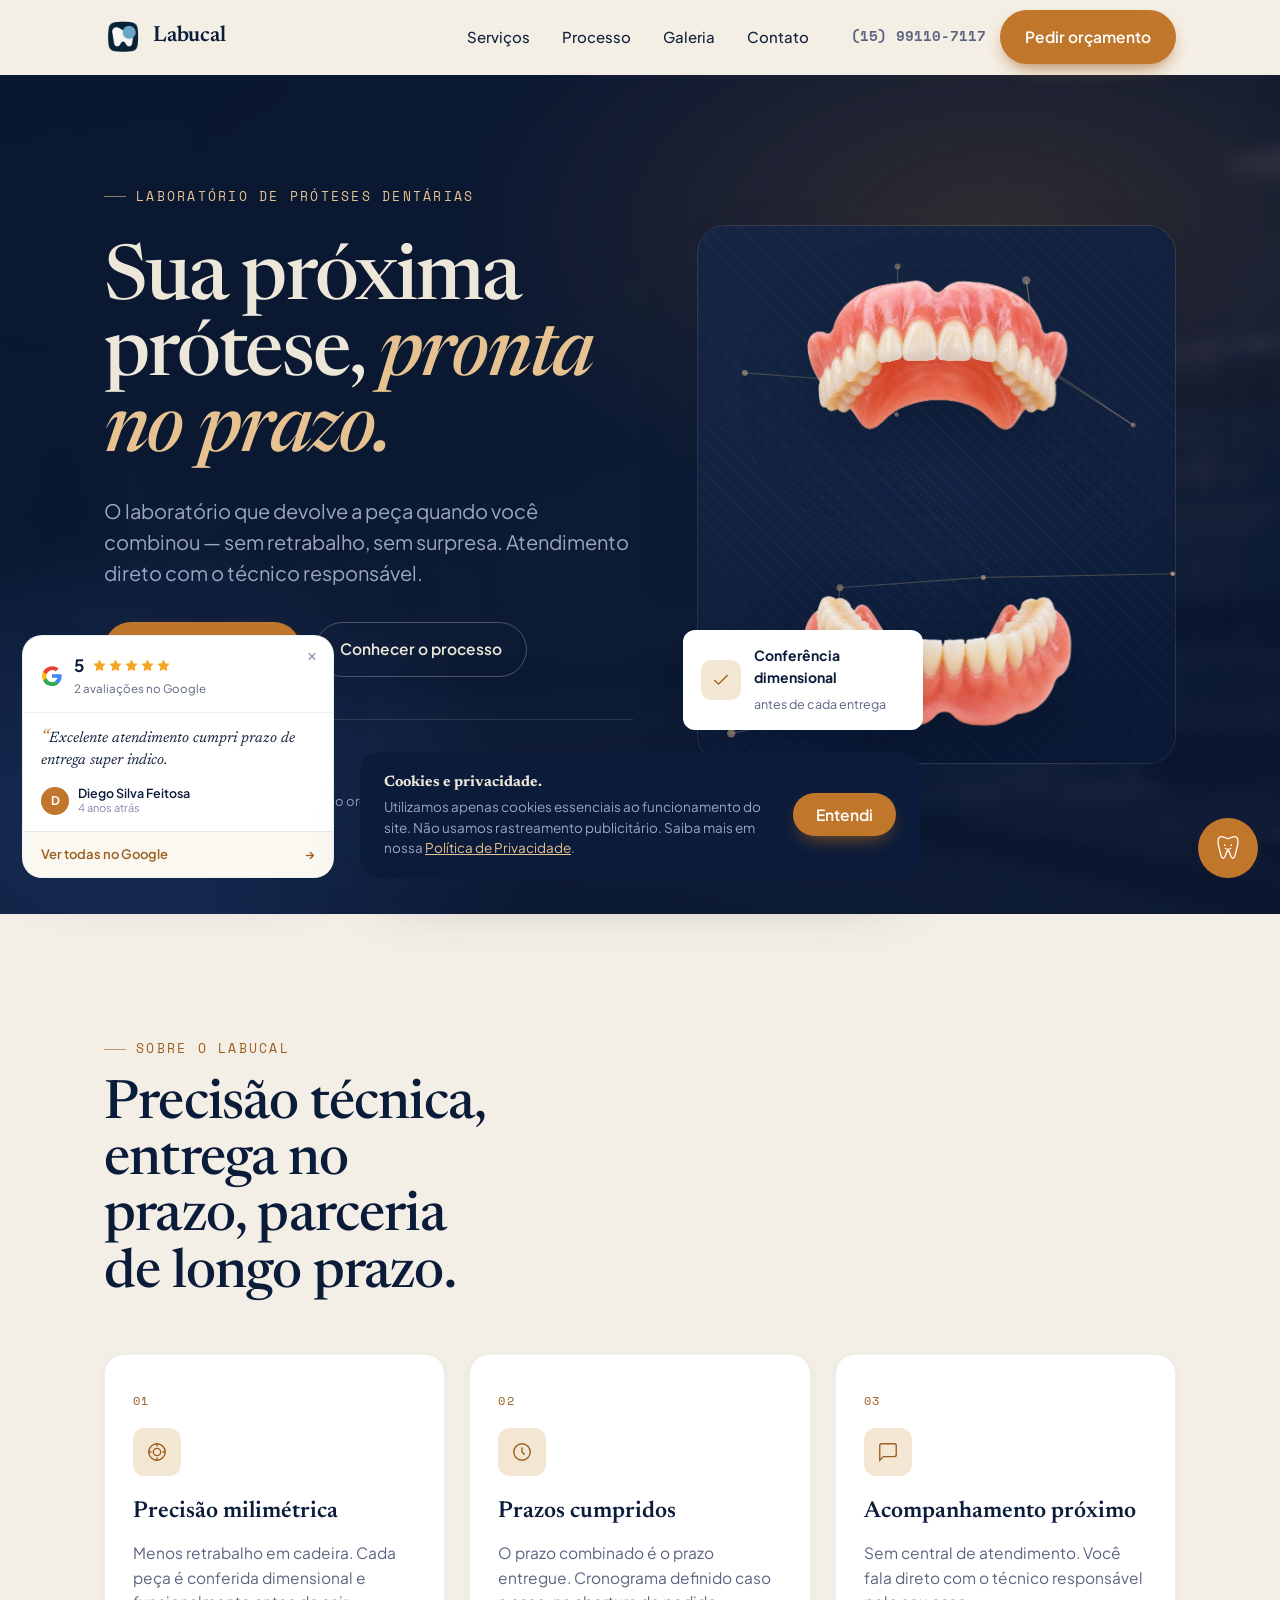
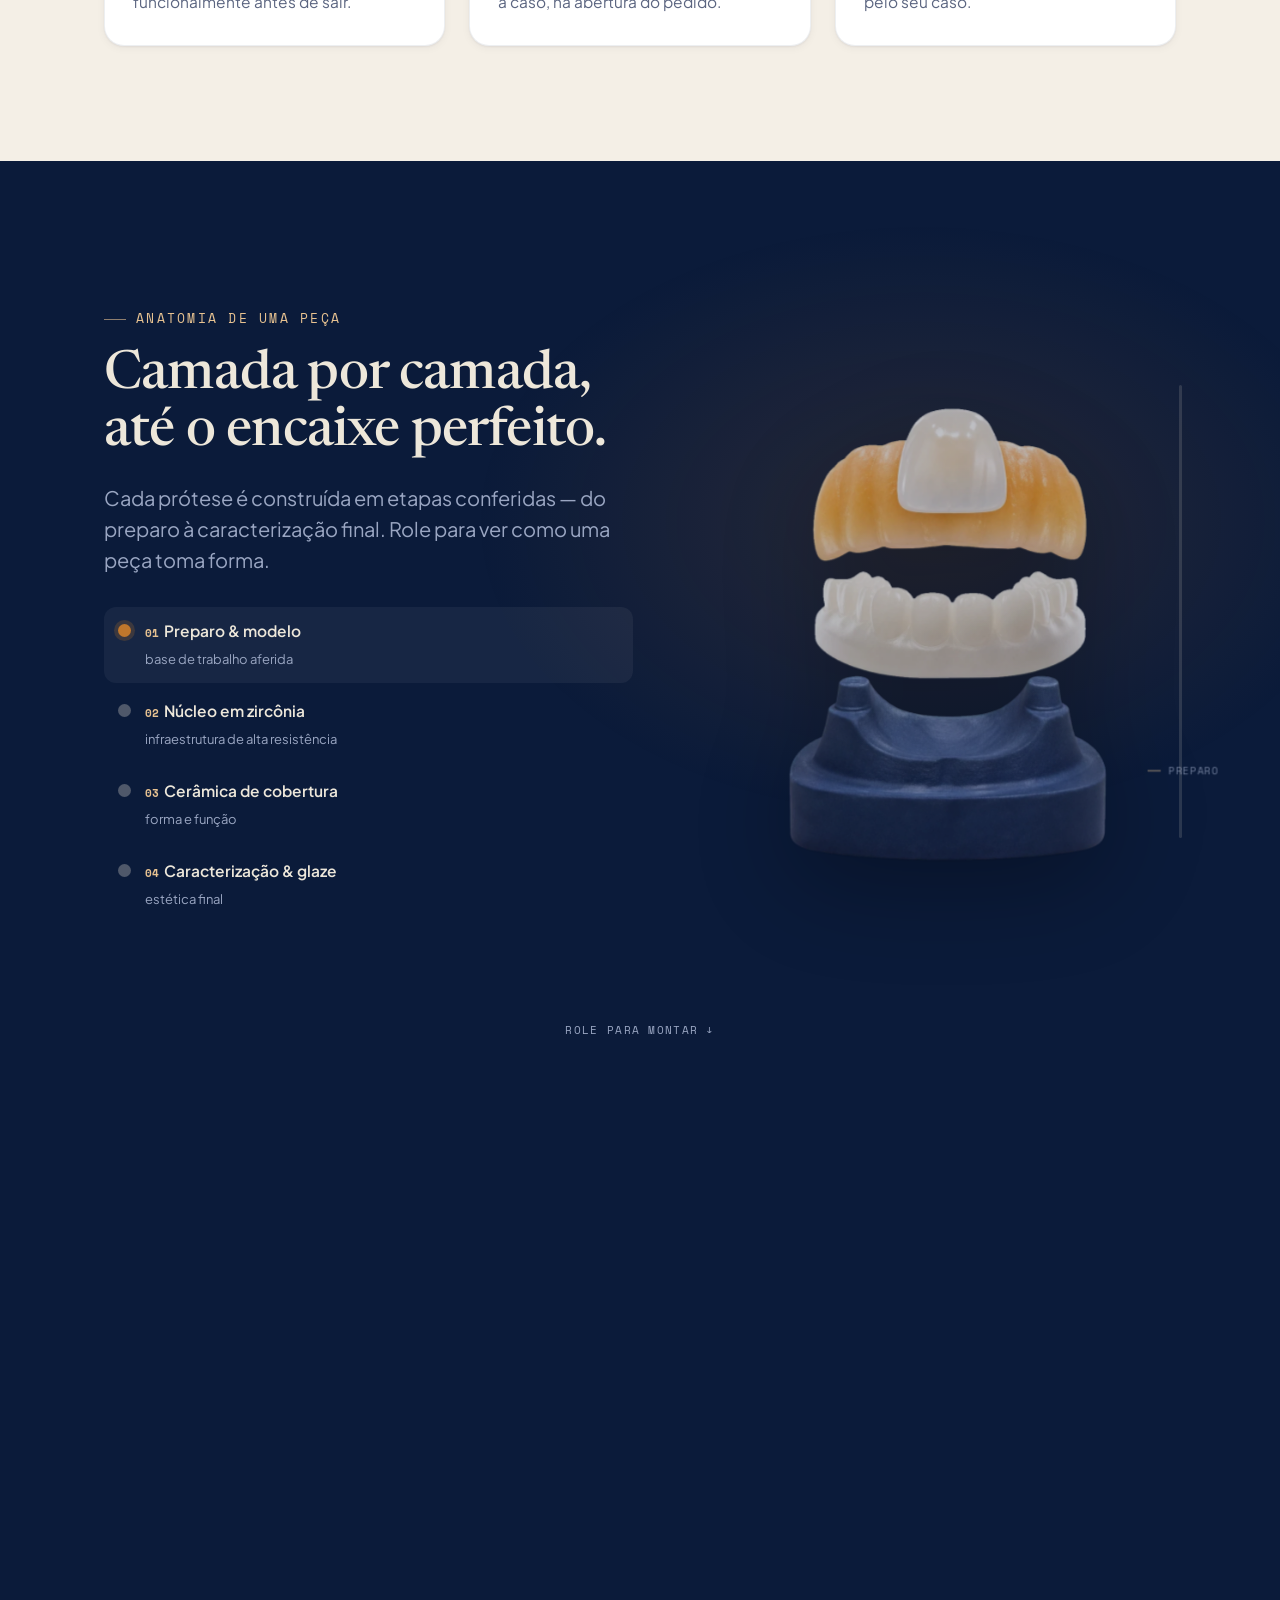
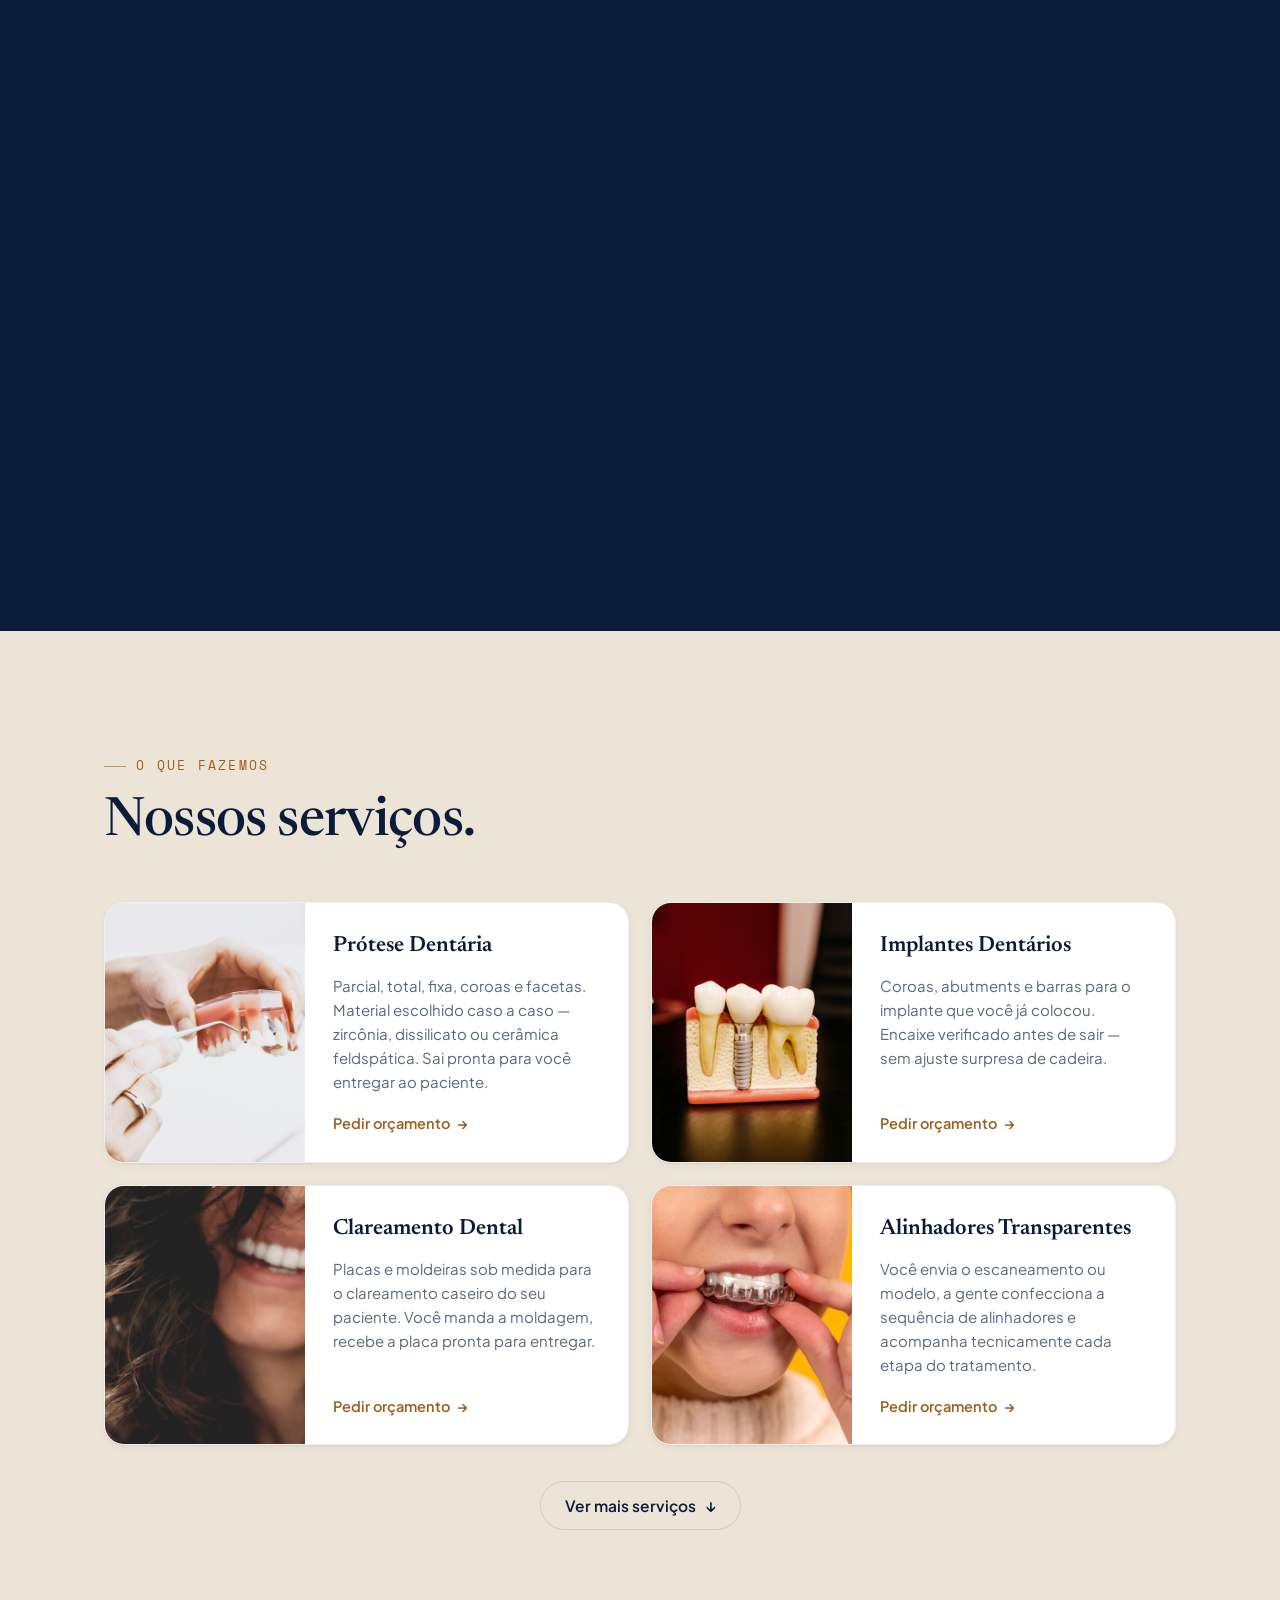
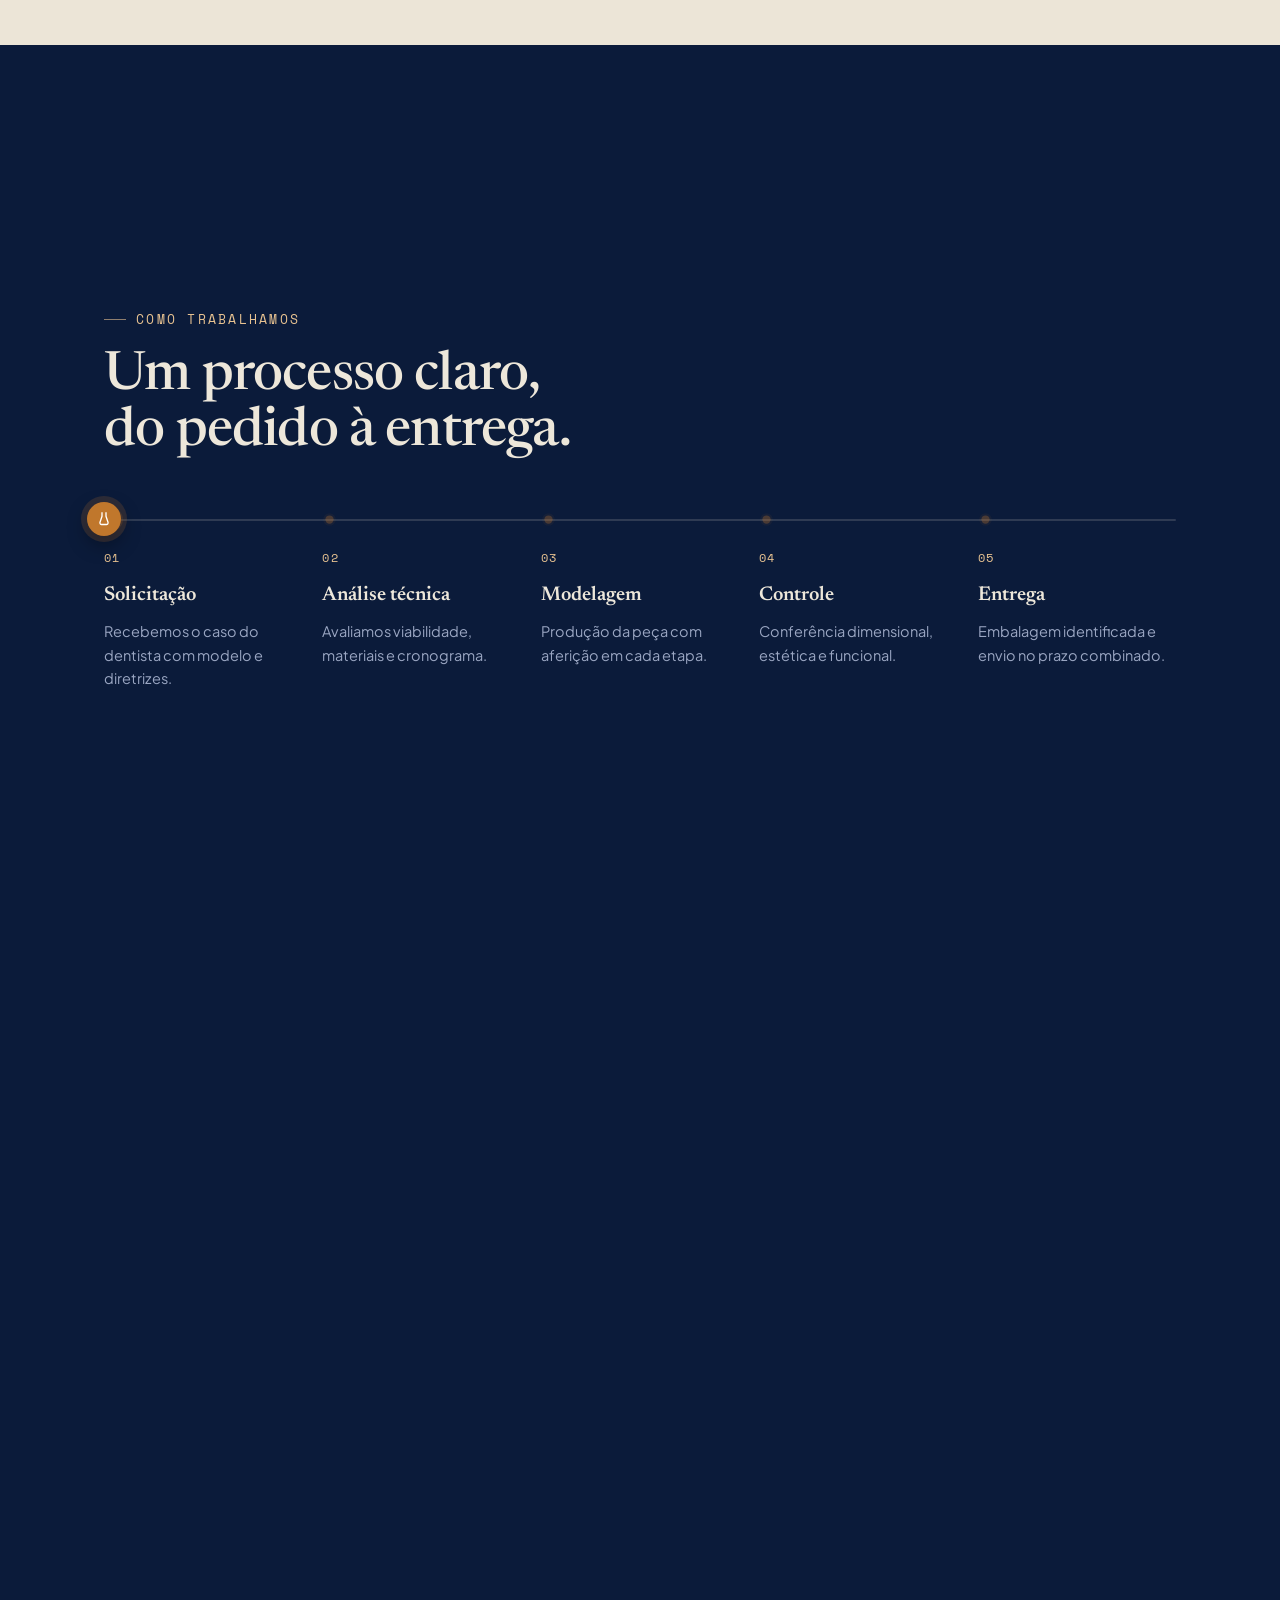
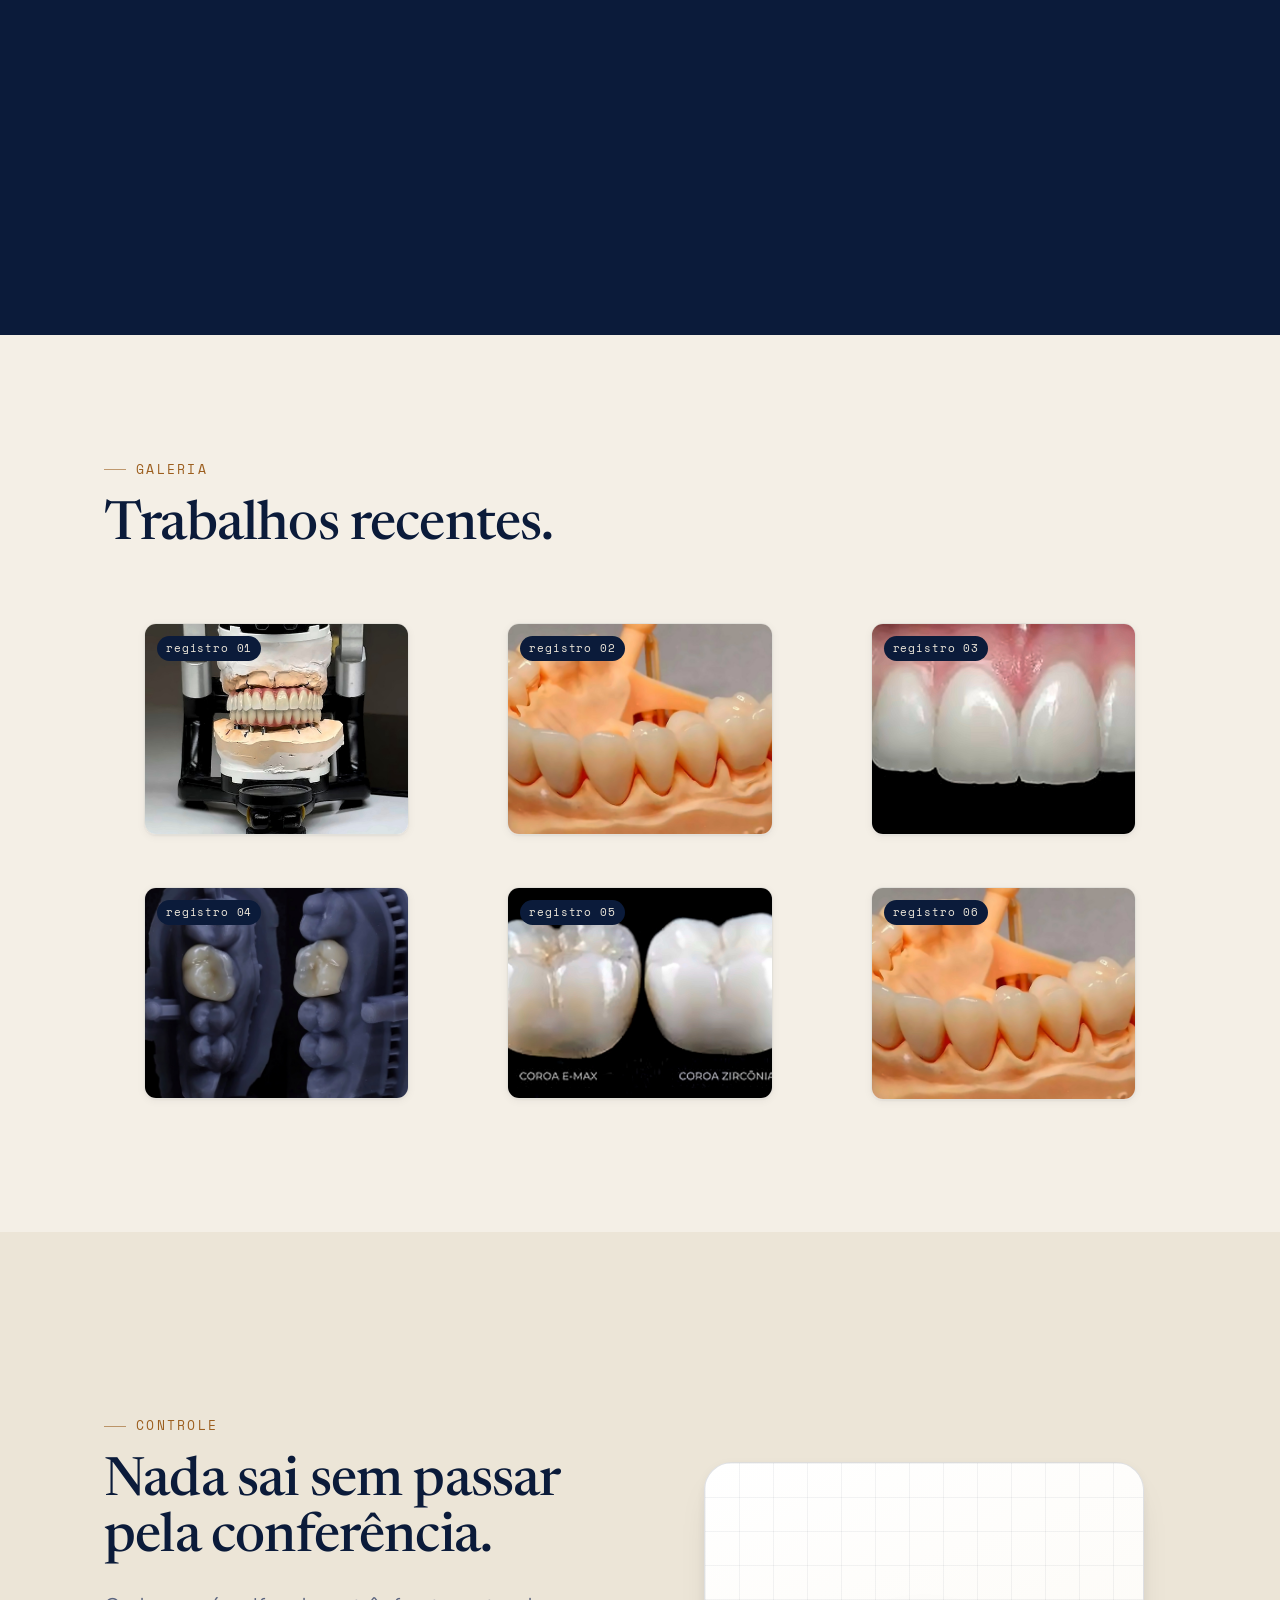
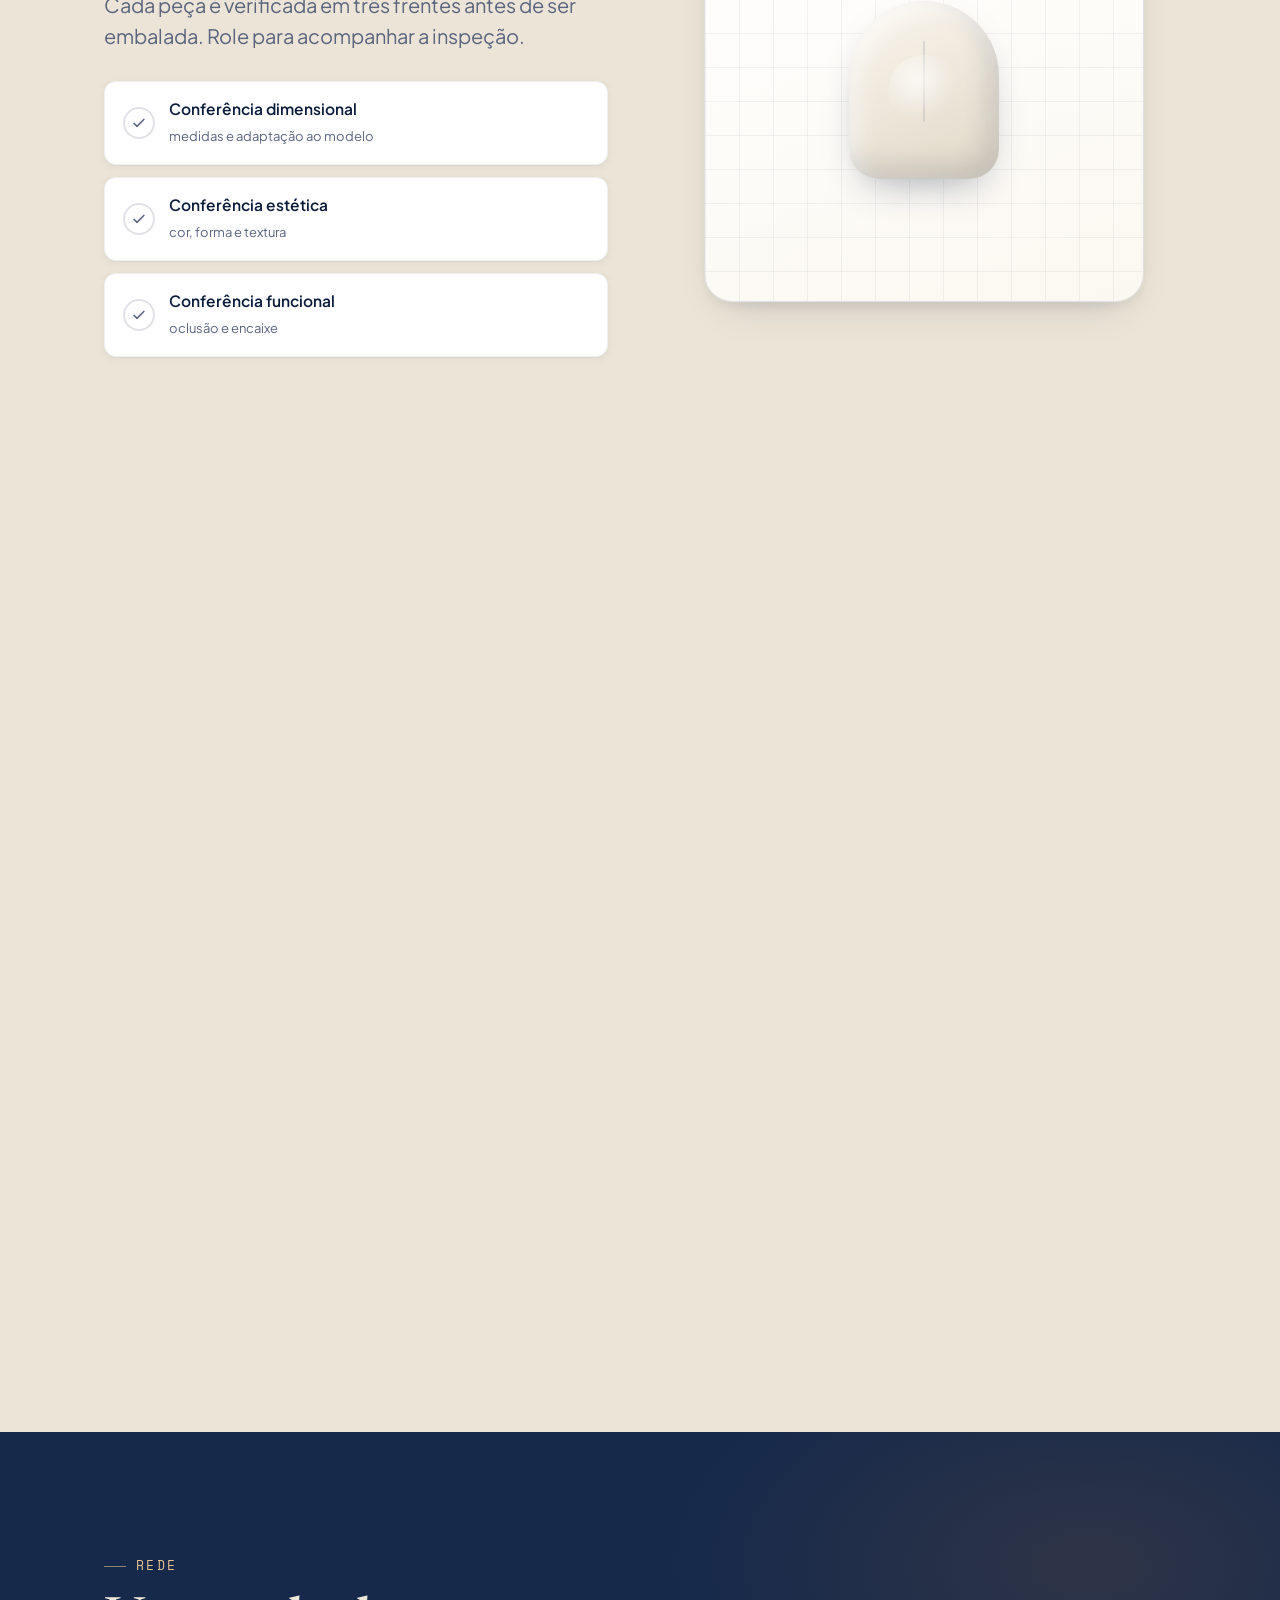
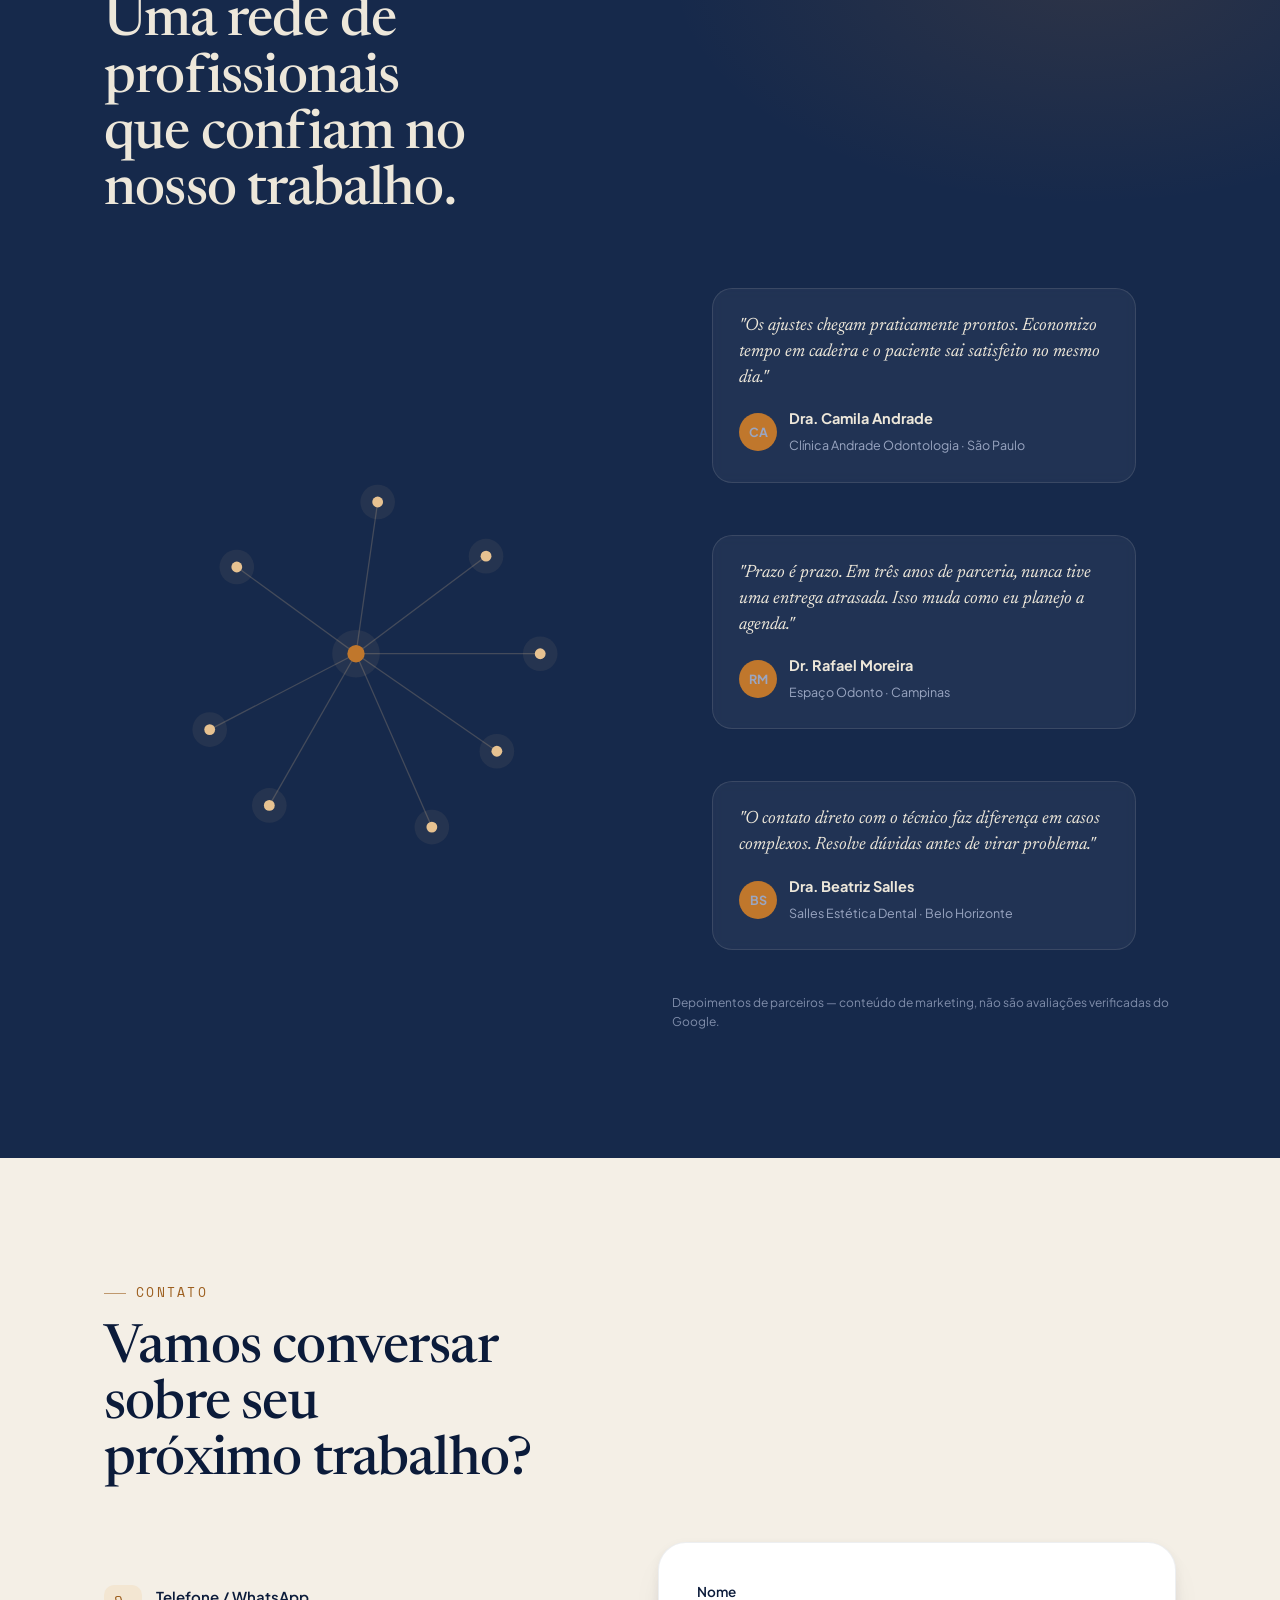
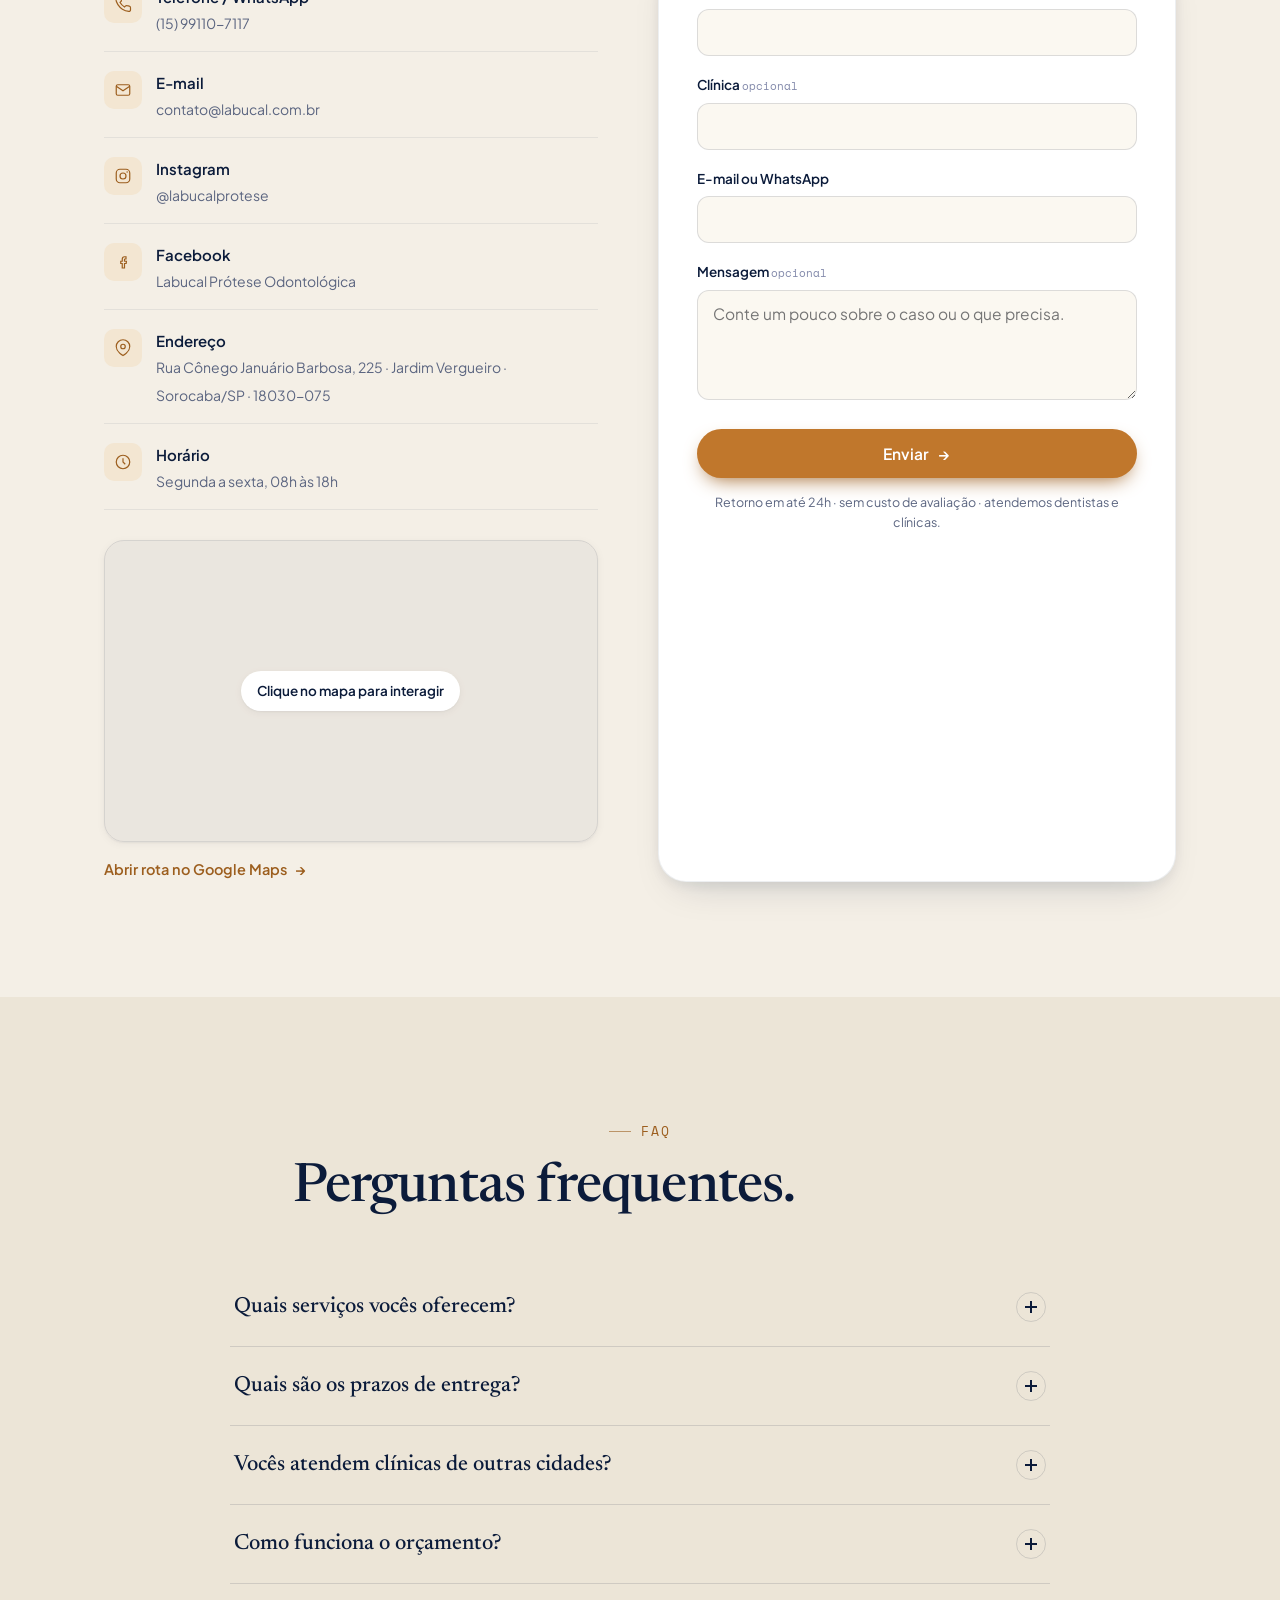
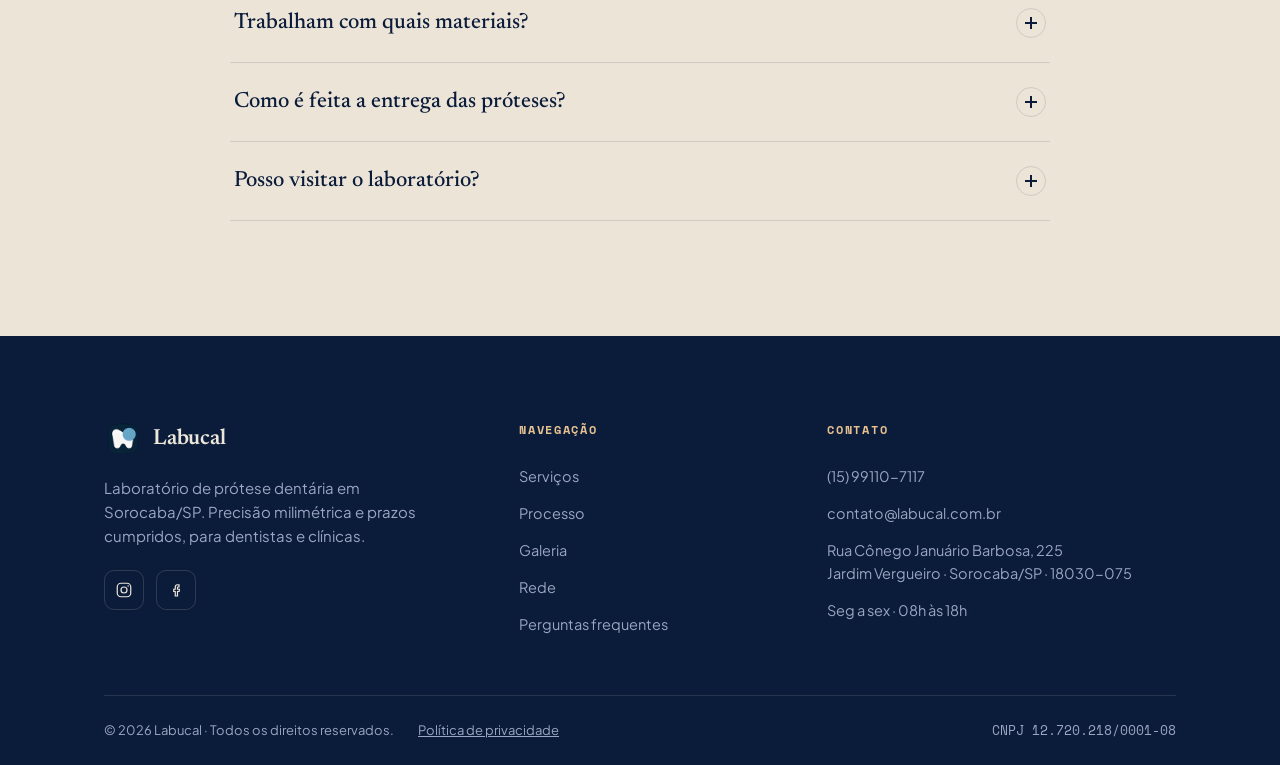
==== commit e4e81d4e: "Unificar animacion realista de anatomia" ====
--- a/landing v2/index.html
+++ b/landing v2/index.html
@@ -214,10 +214,11 @@
         </div>
         <div class="assembly-viz">
           <div class="layer-stack" id="layerStack">
-            <div class="layer l0" data-layer="0"><img class="layer-img" src="/assets/assembly/assembly-preparo.webp" alt="" loading="lazy" /><span class="tag">preparo</span></div>
-            <div class="layer l1" data-layer="1"><img class="layer-img" src="/assets/assembly/assembly-zirconia.webp" alt="" loading="lazy" /><span class="tag">zircônia</span></div>
-            <div class="layer l2" data-layer="2"><img class="layer-img" src="/assets/assembly/assembly-ceramica.webp" alt="" loading="lazy" /><span class="tag">cerâmica</span></div>
-            <div class="layer l3" data-layer="3"><img class="layer-img" src="/assets/assembly/assembly-glaze.webp" alt="" loading="lazy" /><span class="tag">glaze</span></div>
+            <img class="assembly-product" src="/assets/assembly/assembly-realistic.webp" alt="" loading="lazy" />
+            <span class="assembly-tag tag-preparo">preparo</span>
+            <span class="assembly-tag tag-zirconia">zircônia</span>
+            <span class="assembly-tag tag-ceramica">cerâmica</span>
+            <span class="assembly-tag tag-glaze">glaze</span>
           </div>
           <div class="assembly-scrub"><span id="assemblyScrub"></span></div>
         </div>
--- a/landing v2/styles.css
+++ b/landing v2/styles.css
@@ -704,20 +704,46 @@
 .assembly-legend .ln { font-family: var(--font-mono); font-size: 11px; color: var(--accent-soft); margin-right: 2px; }
 
 .assembly-viz { position: relative; height: min(72vh, 540px); display: grid; place-items: center; }
-.layer-stack { position: relative; width: min(88vw, 430px); height: 430px; filter: drop-shadow(0 28px 46px rgba(0,0,0,.42)); }
-.layer { position: absolute; left: 50%; transform: translateX(-50%); will-change: transform, opacity; }
-.layer-img { display: block; width: 100%; height: auto; object-fit: contain; user-select: none; pointer-events: none; }
-.layer .tag { position: absolute; left: calc(100% + 14px); top: 50%; transform: translateY(-50%); white-space: nowrap; font-family: var(--font-mono); font-size: 10.5px; letter-spacing: .06em; text-transform: uppercase; color: var(--on-ink-mut); opacity: 0; transition: opacity .3s; display: flex; align-items: center; gap: 8px; }
-.layer .tag::before { content:""; width: 14px; height: 1px; background: var(--accent-soft); }
-.layer.lit .tag { opacity: 1; }
-.layer.l0 { bottom: 0; width: 340px; }
-.layer.l1 { bottom: 118px; width: 318px; }
-.layer.l2 { bottom: 172px; width: 286px; }
-.layer.l3 { bottom: 246px; width: 168px; }
-.layer.l0 .tag { top: 76%; }
-.layer.l1 .tag { top: 62%; }
-.layer.l2 .tag { top: 52%; }
-.layer.l3 .tag { top: 44%; }
+.layer-stack {
+  position: relative;
+  width: min(82vw, 420px);
+  aspect-ratio: 920 / 1180;
+  filter: drop-shadow(0 30px 52px rgba(0,0,0,.42));
+  transform: translateY(24px) scale(.94);
+  opacity: .72;
+  will-change: transform, opacity;
+}
+.assembly-product {
+  position: absolute;
+  inset: 0;
+  width: 100%;
+  height: 100%;
+  object-fit: contain;
+  user-select: none;
+  pointer-events: none;
+}
+.assembly-tag {
+  position: absolute;
+  left: calc(100% + 14px);
+  transform: translateY(-50%);
+  white-space: nowrap;
+  font-family: var(--font-mono);
+  font-size: 10.5px;
+  letter-spacing: .06em;
+  text-transform: uppercase;
+  color: var(--on-ink-mut);
+  opacity: 0;
+  transition: opacity .3s;
+  display: flex;
+  align-items: center;
+  gap: 8px;
+}
+.assembly-tag::before { content:""; width: 14px; height: 1px; background: var(--accent-soft); }
+.assembly-tag.active { opacity: 1; }
+.tag-glaze { top: 13%; }
+.tag-ceramica { top: 28%; }
+.tag-zirconia { top: 50%; }
+.tag-preparo { top: 76%; }
 
 .assembly-scrub { position: absolute; right: -6px; top: 8%; bottom: 8%; width: 3px; border-radius: 3px; background: rgba(237,231,218,.14); }
 .assembly-scrub span { position: absolute; left: 0; top: 0; width: 100%; border-radius: 3px; background: var(--accent); height: 0%; }
@@ -729,13 +755,13 @@
   .assembly-track { height: 260vh; }
   .assembly-inner { grid-template-columns: 1fr; gap: 24px; }
   .assembly-viz { height: 320px; order: -1; }
-  .layer-stack { transform: scale(.82); }
-  .layer .tag { display: none; }
+  .layer-stack { width: min(78vw, 270px); }
+  .assembly-tag { display: none; }
 }
 @media (prefers-reduced-motion: reduce) {
   .assembly-track { height: auto; }
   .assembly-stage { position: static; height: auto; padding-block: clamp(64px,9vw,128px); }
-  .layer { opacity: 1 !important; transform: translateX(-50%) !important; }
+  .layer-stack { opacity: 1 !important; transform: none !important; }
   .assembly-legend li { opacity: 1; }
   .assembly-scrub, .assembly-hint { display: none; }
 }
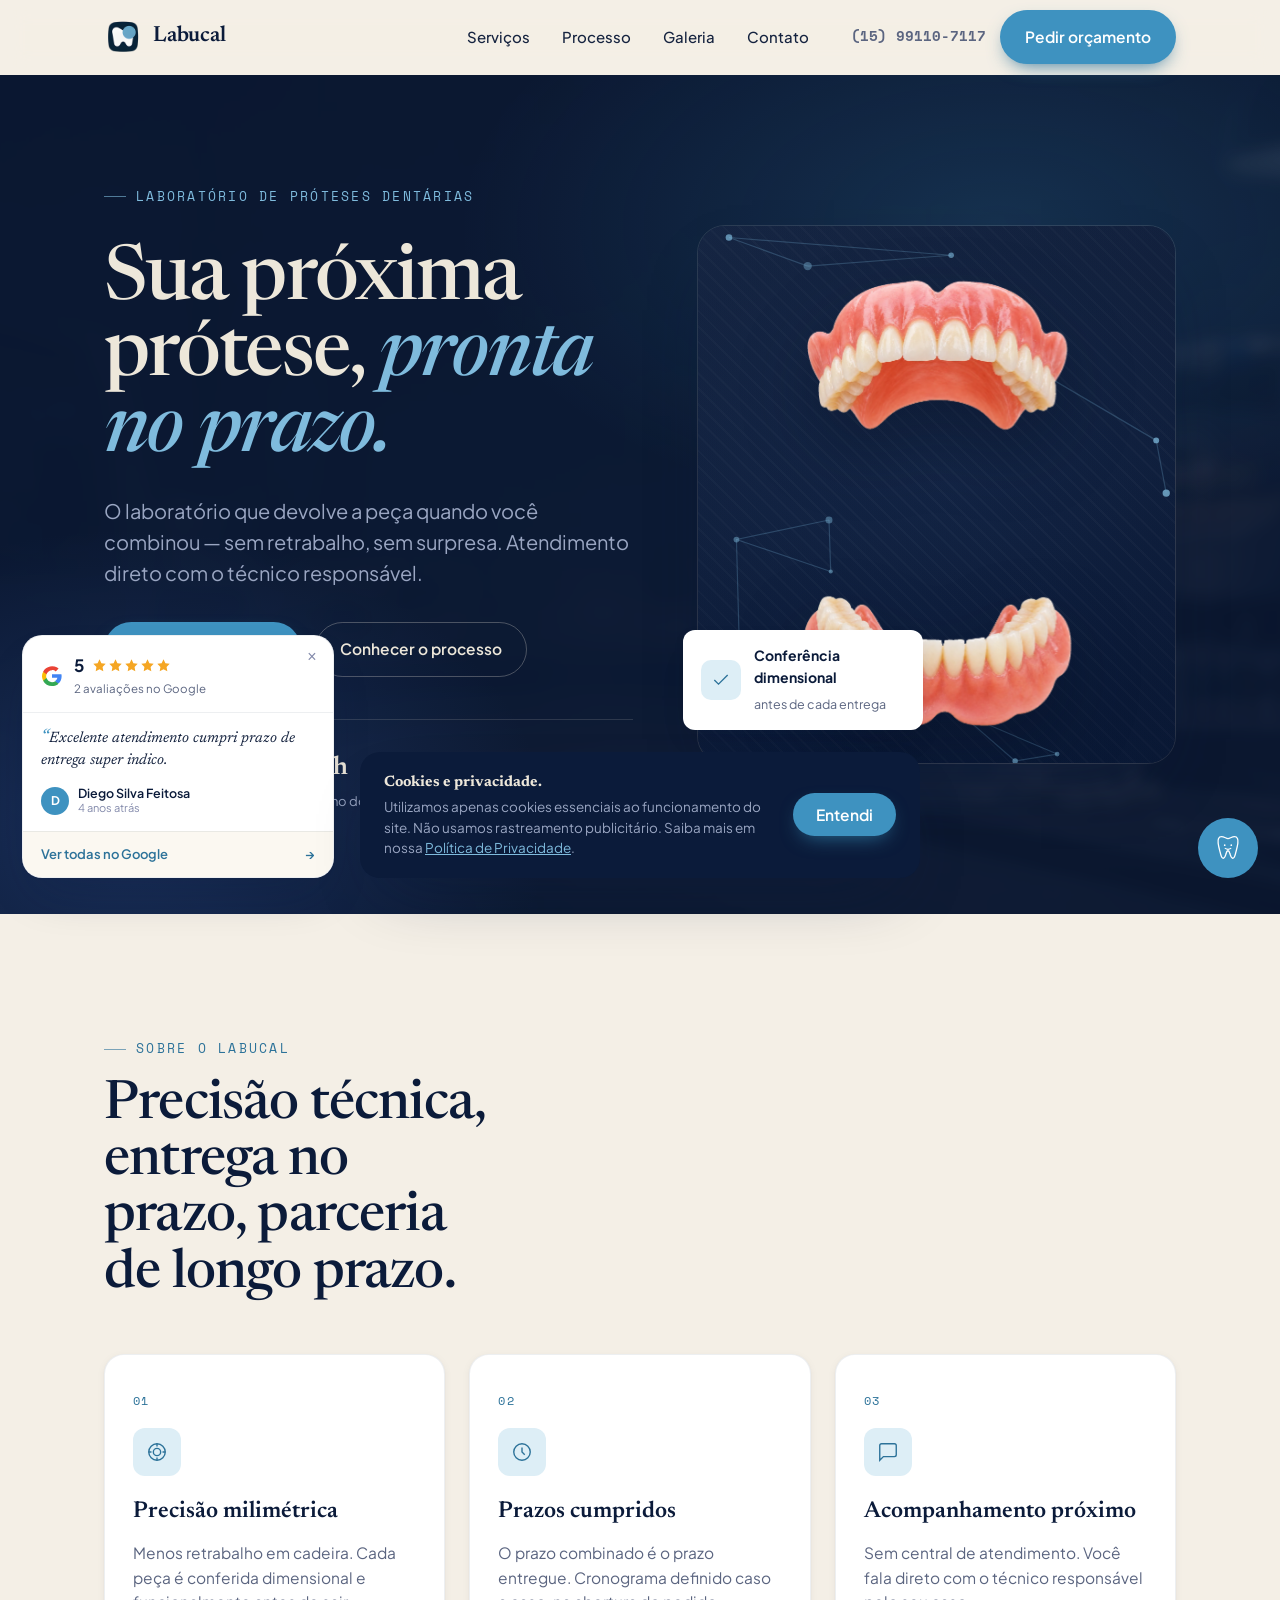
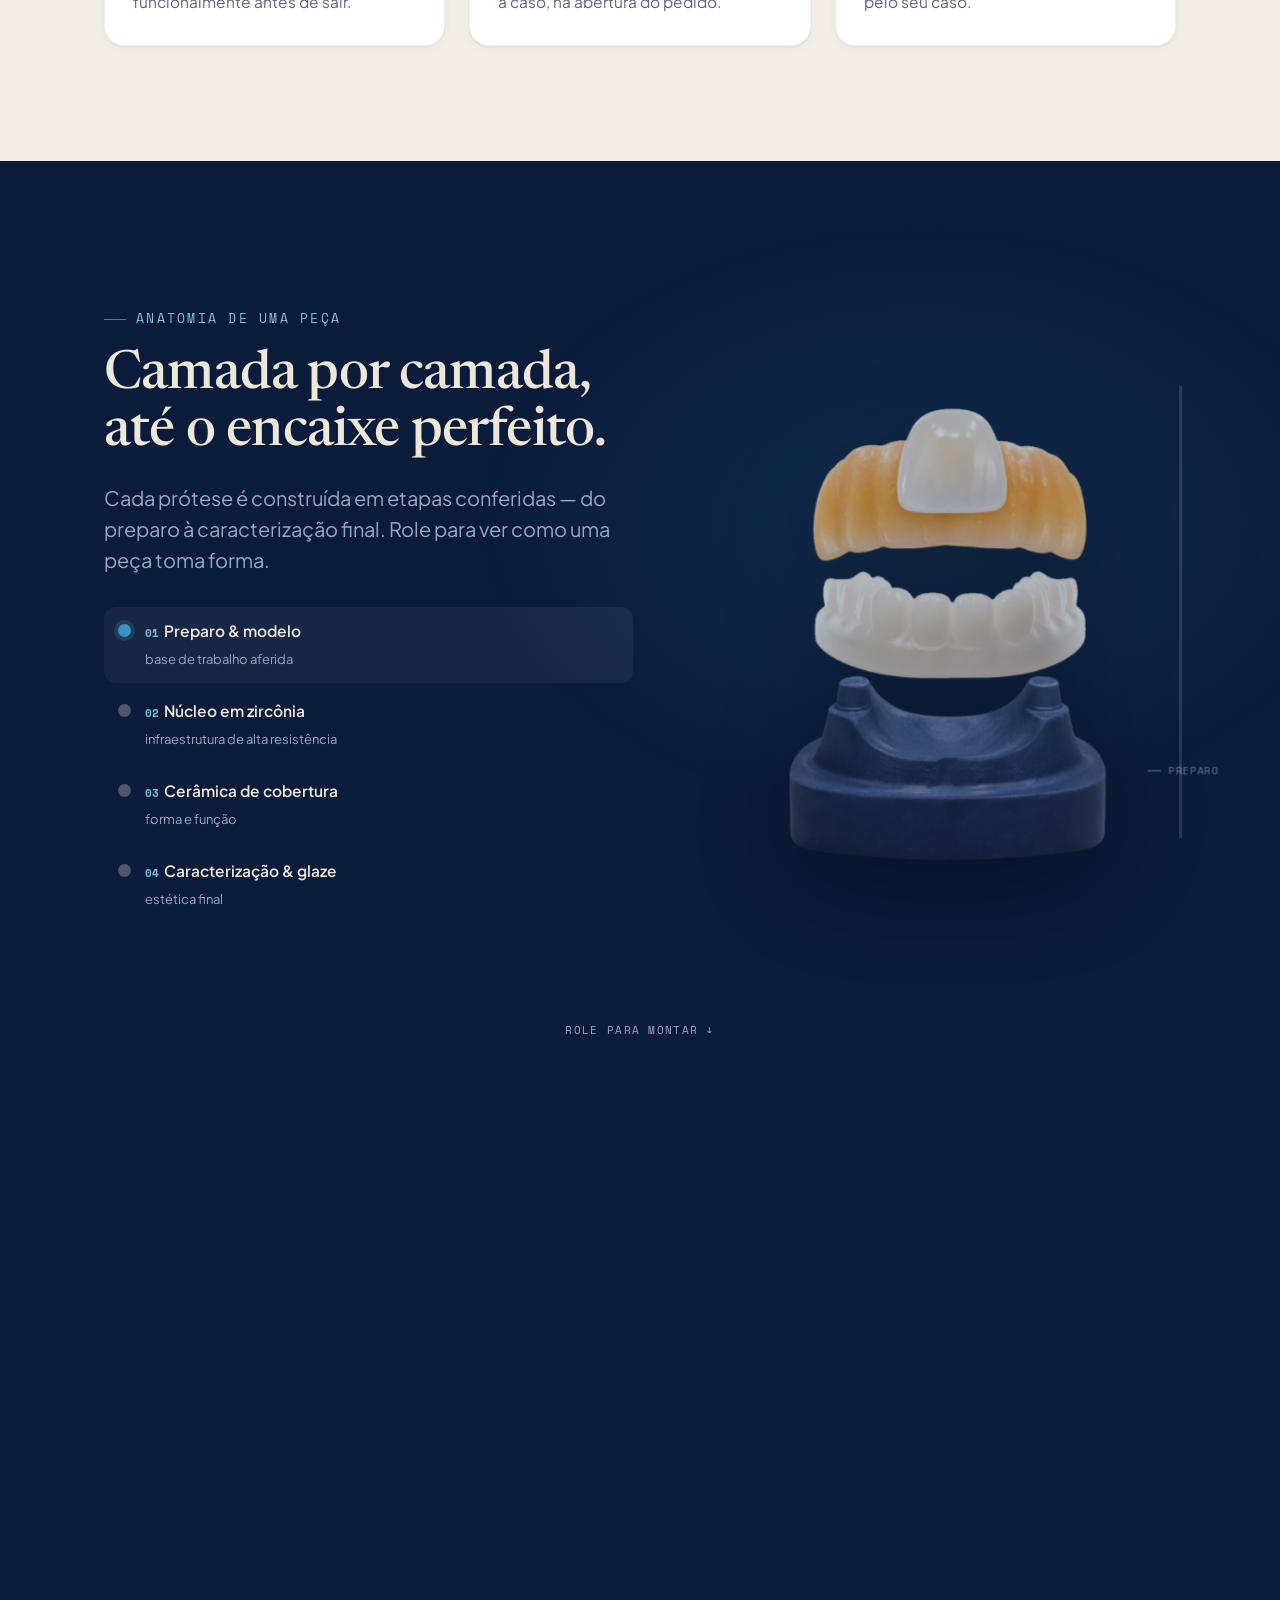
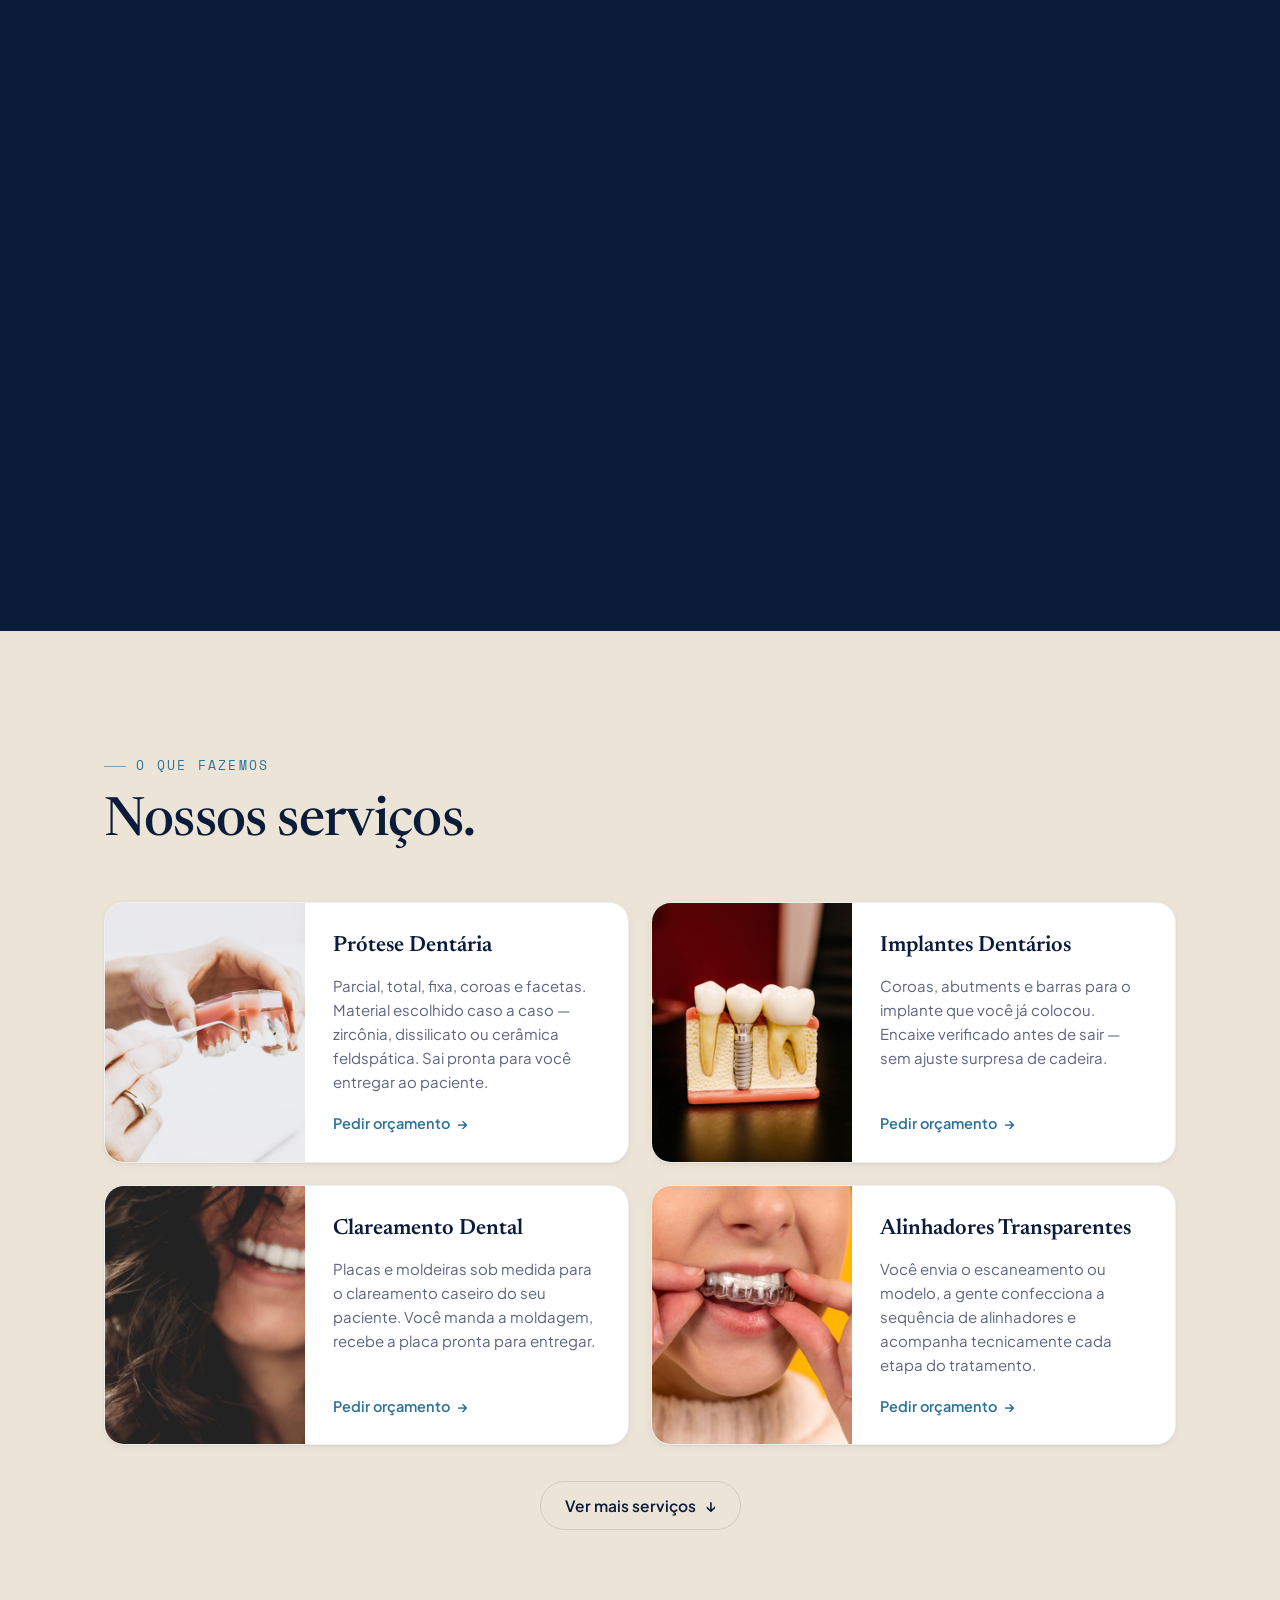
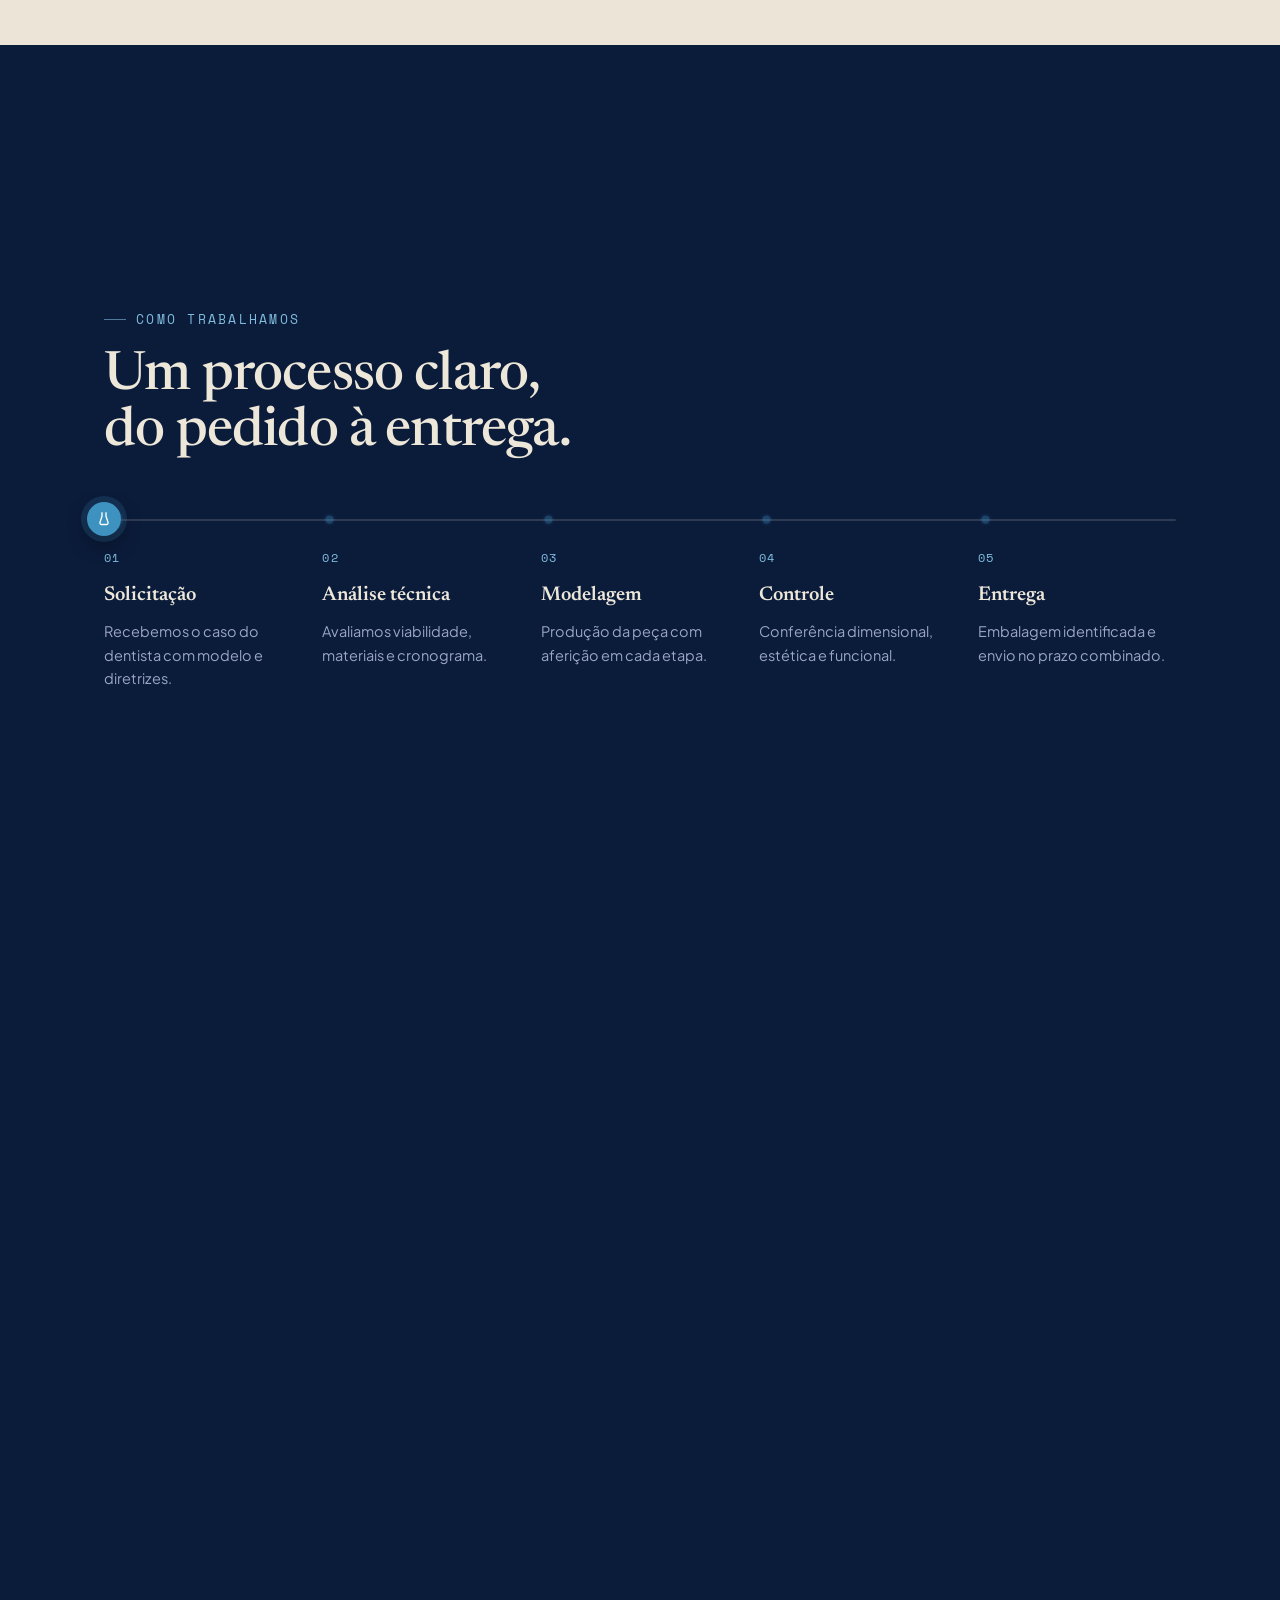
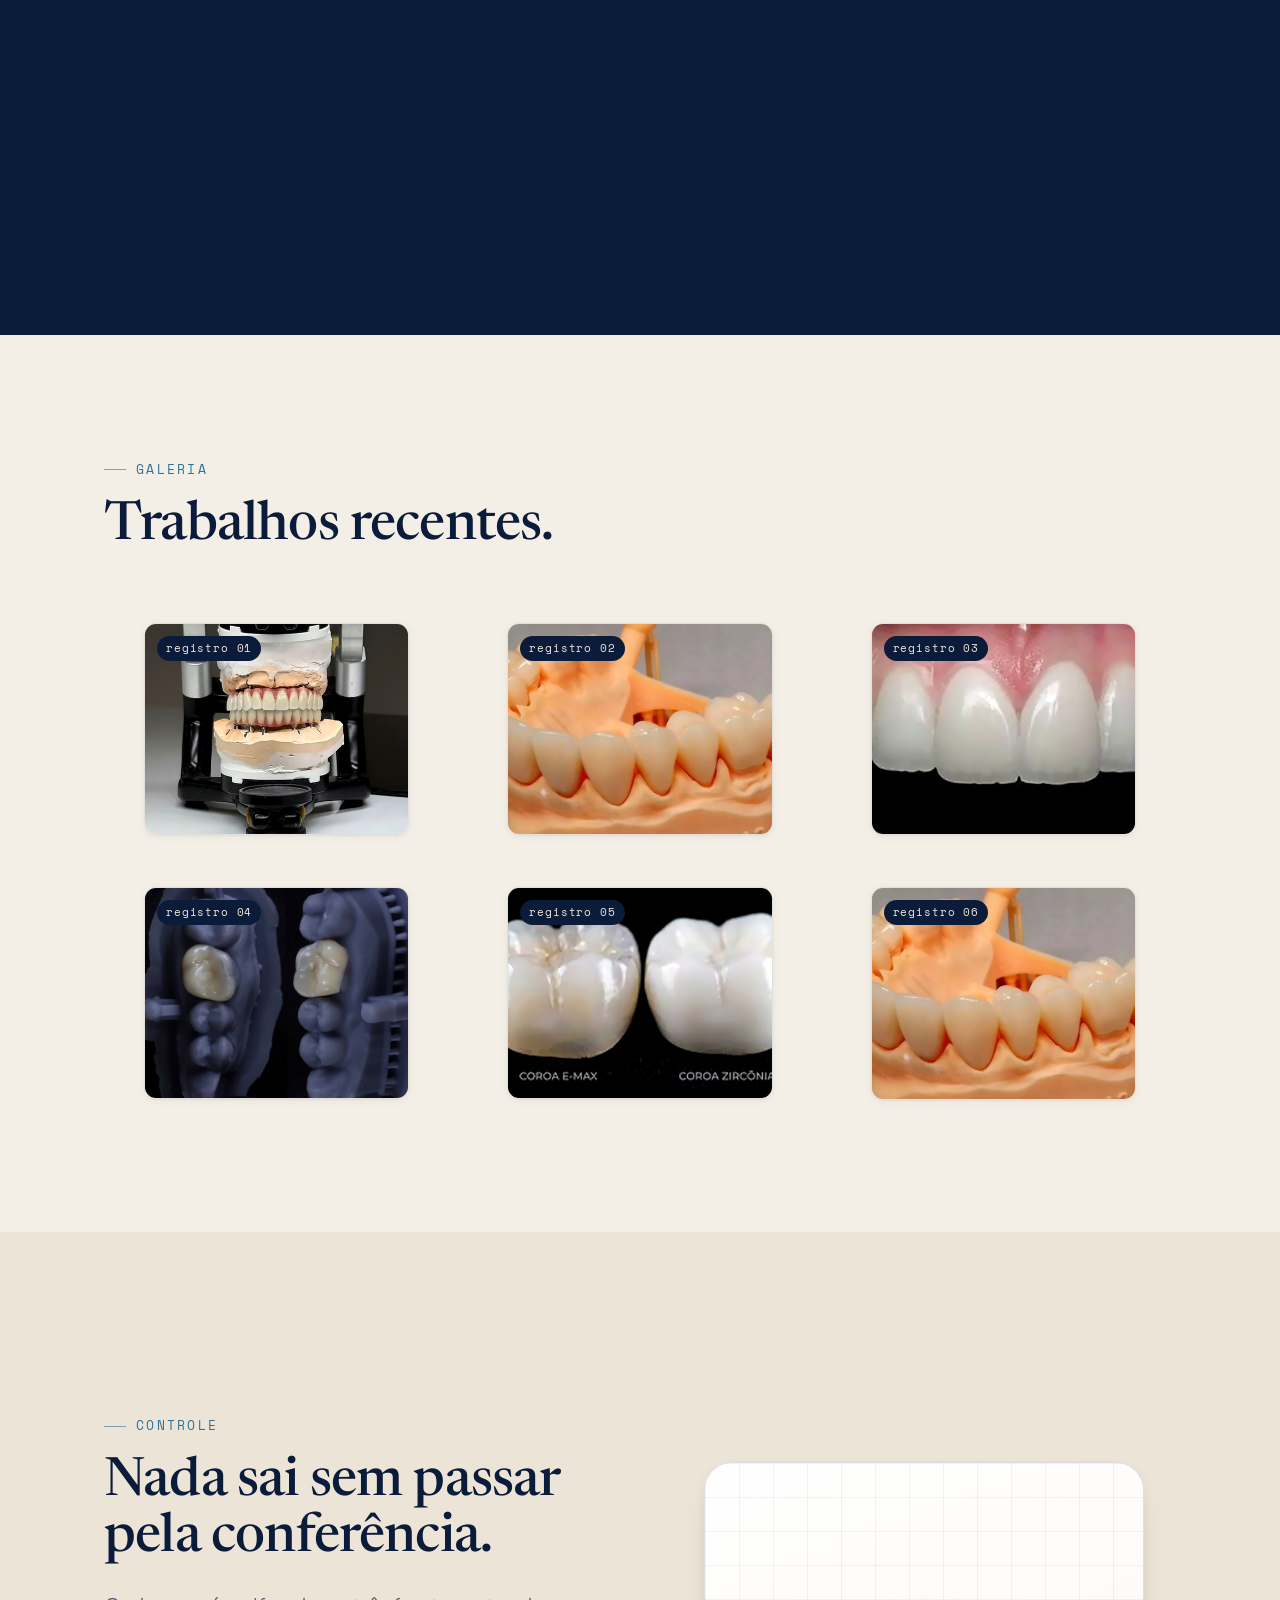
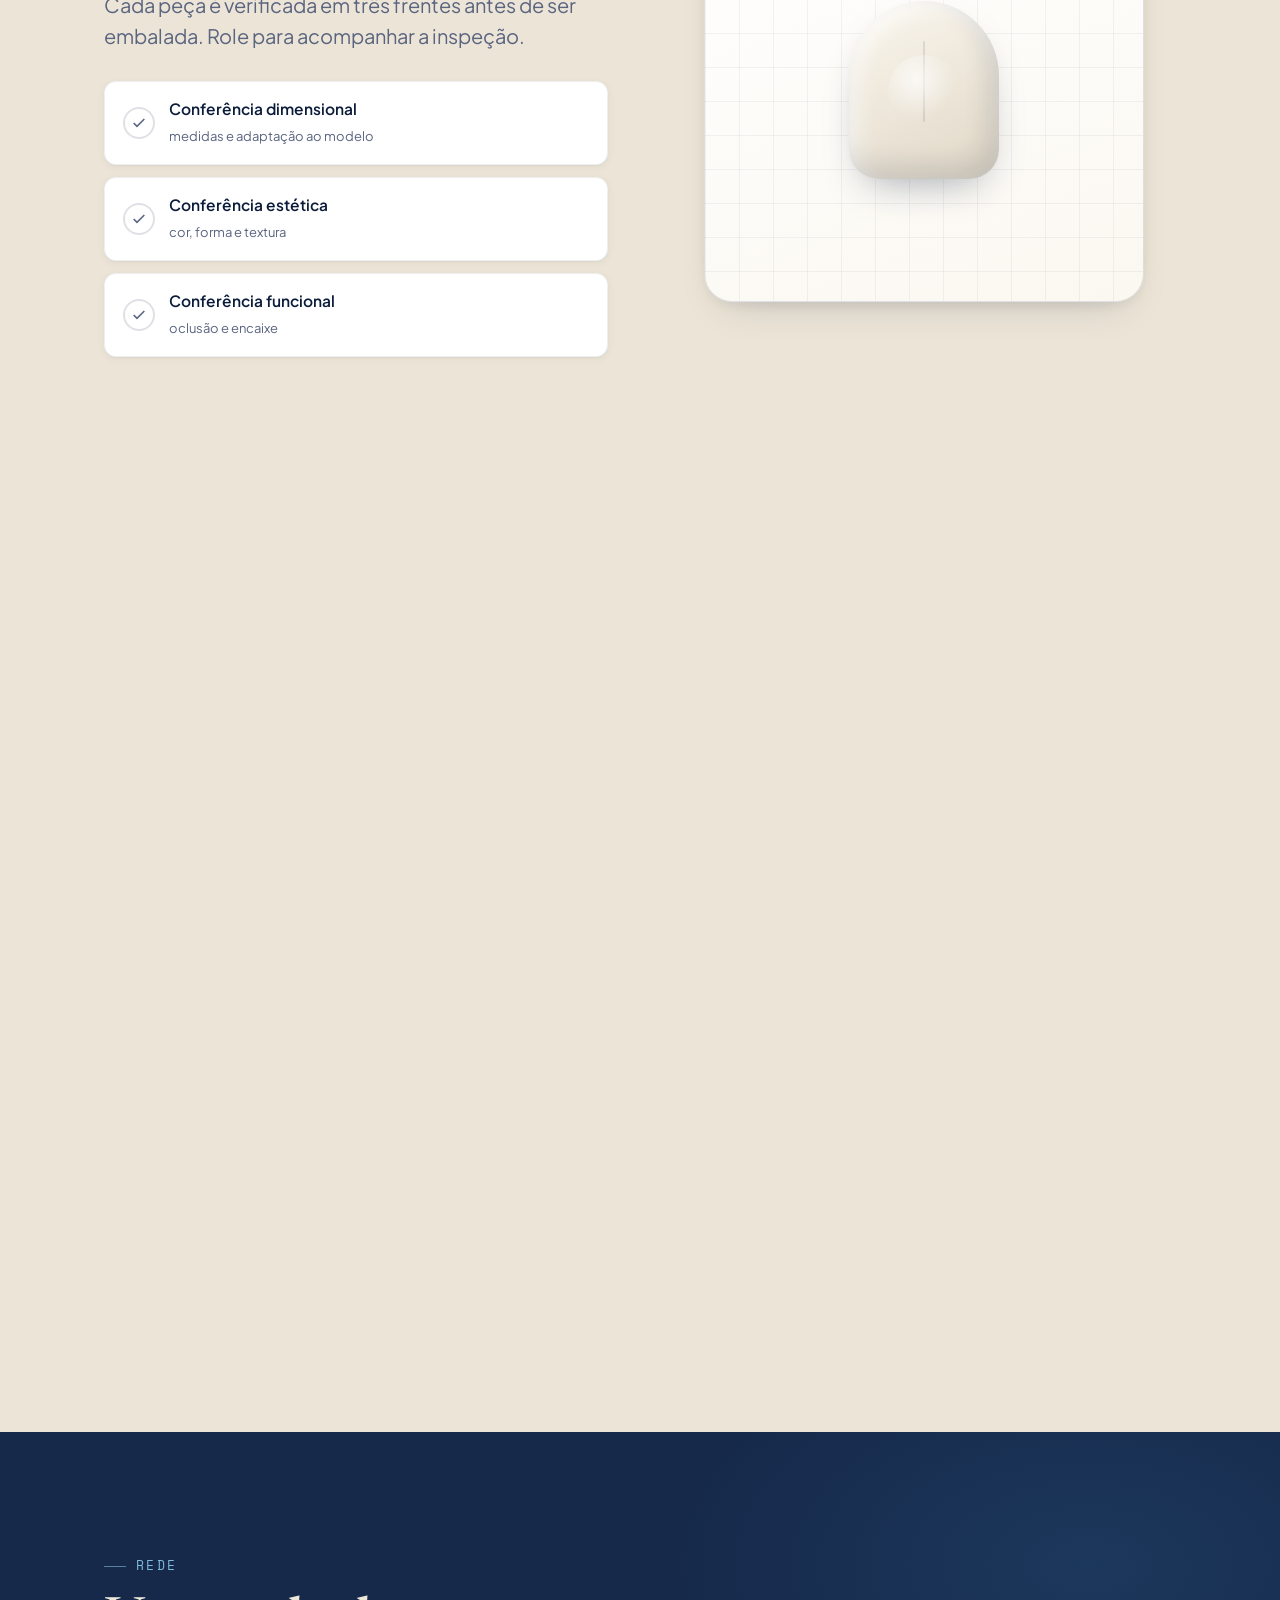
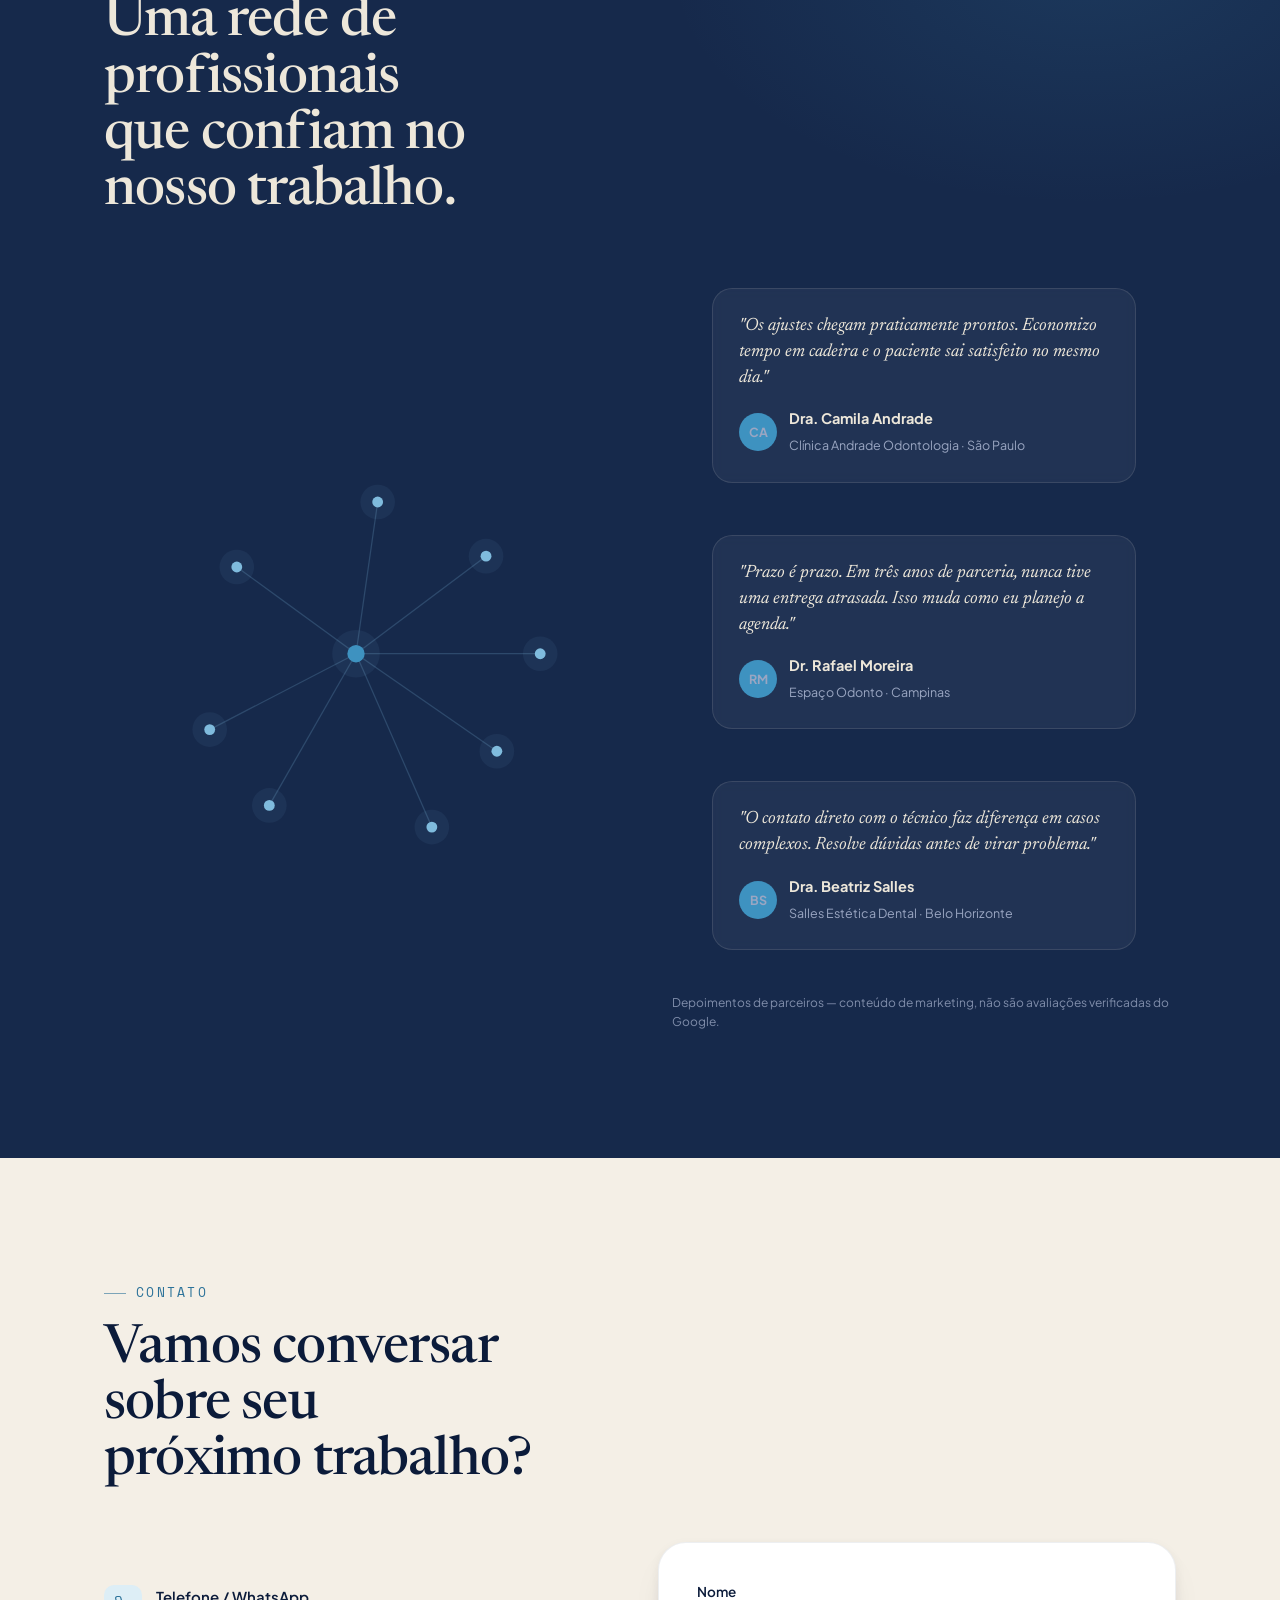
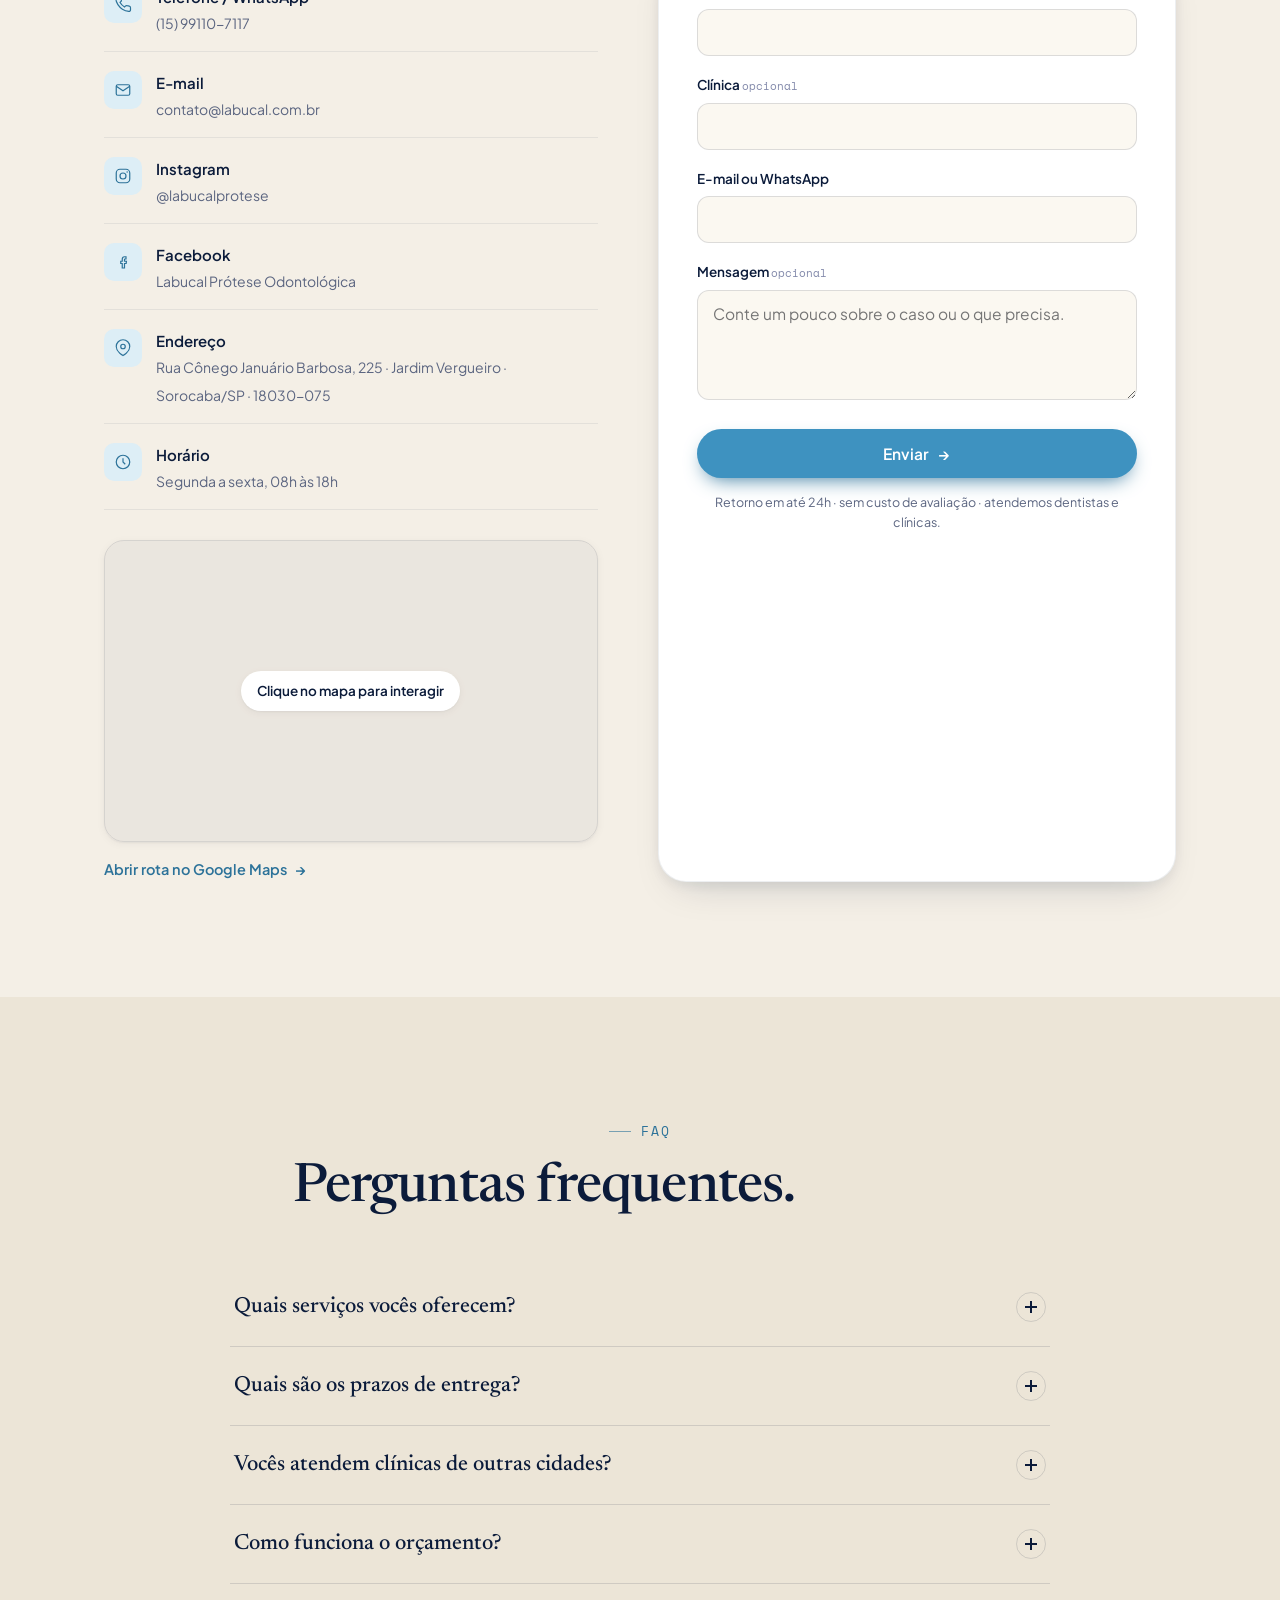
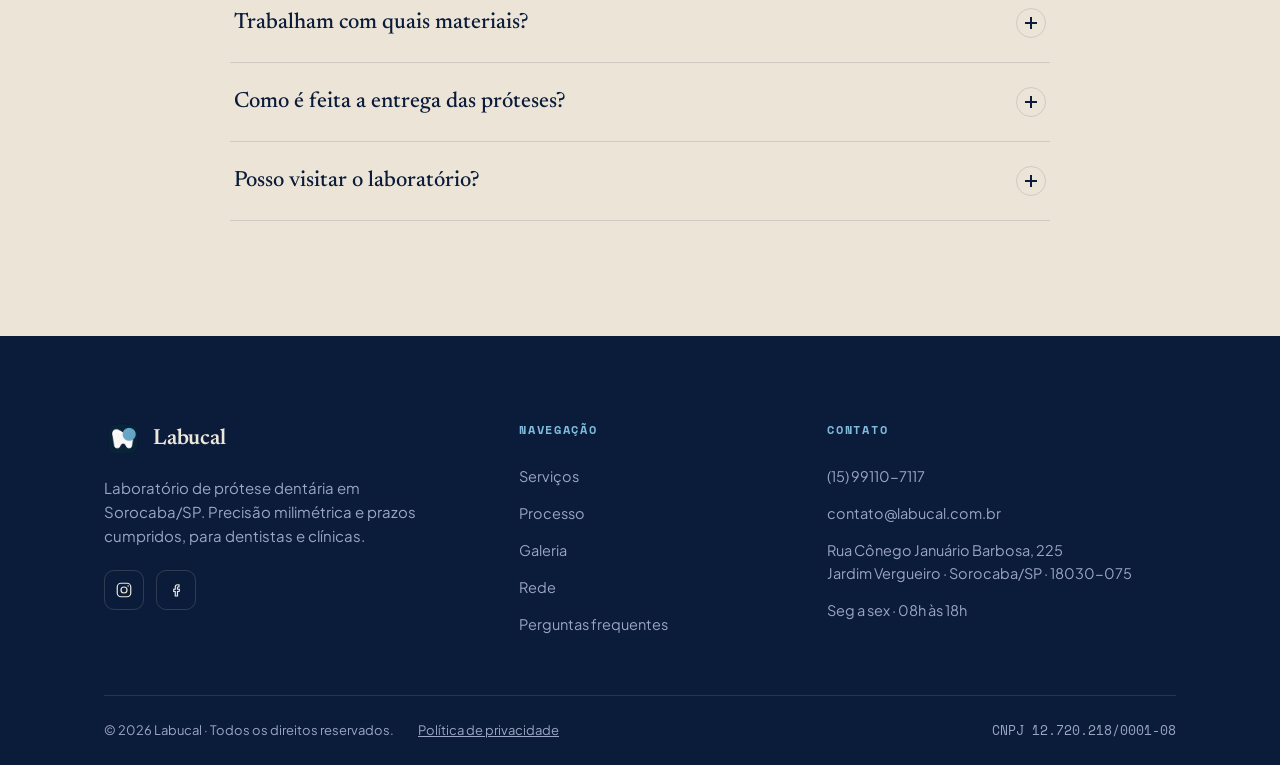
==== commit e5863744: "copy(landing-v2): badge do hero para '7 dias corridos · coroa unitária' Co-Authored-By: Claude Opus " ====
--- a/landing v2/index.html
+++ b/landing v2/index.html
@@ -144,7 +144,7 @@
         <a class="btn btn-ghost" href="#processo">Conhecer o processo</a>
       </div>
       <div class="hero-trust">
-        <div class="t"><b>5–7</b><span>dias úteis · coroa unitária</span></div>
+        <div class="t"><b>7</b><span>dias corridos · coroa unitária</span></div>
         <div class="t"><b>24h</b><span>retorno do orçamento</span></div>
         <div class="t"><b>B2B</b><span>dentistas e clínicas</span></div>
       </div>
--- a/landing v2/styles.css
+++ b/landing v2/styles.css
@@ -18,10 +18,10 @@
   --text: #15233f;           /* body text */
   --muted: #5b6580;          /* secondary text */
   --muted-2: #8289aa;
-  --accent: #C0772C;         /* kiln amber */
-  --accent-deep: #9c5e1e;
-  --accent-soft: #E7C291;
-  --accent-tint: #F3E6D2;
+  --accent: #3E92C0;         /* azul céu (accent principal) */
+  --accent-deep: #2C7299;    /* azul mais escuro (hover) */
+  --accent-soft: #7FBBDD;    /* azul claro (sobre fundo escuro) */
+  --accent-tint: #DDEEF6;    /* azul muito claro (tints/fundos) */
   --on-ink: #EDE7DA;         /* text on navy */
   --on-ink-mut: #9aa6c2;     /* muted text on navy */
 
@@ -235,7 +235,7 @@
 .hero::before { /* subtle radial warm glow */
   content:""; position:absolute; z-index:-1; inset:0;
   background:
-    radial-gradient(900px 500px at 78% 18%, rgba(192,119,44,.20), transparent 60%),
+    radial-gradient(900px 500px at 78% 18%, rgba(62,146,192,.20), transparent 60%),
     radial-gradient(700px 500px at 10% 90%, rgba(40,70,130,.5), transparent 60%);
 }
 .hero::after {
@@ -427,7 +427,7 @@
 .step::before { /* connector dot line */
   content:""; position:absolute; top: 7px; left:0; right:0; height:1px; background: rgba(237,231,218,.16);
 }
-.step .dot { position:absolute; top:0; left:0; width:15px; height:15px; border-radius:50%; background: var(--accent); box-shadow:0 0 0 4px rgba(192,119,44,.18); }
+.step .dot { position:absolute; top:0; left:0; width:15px; height:15px; border-radius:50%; background: var(--accent); box-shadow:0 0 0 4px rgba(62,146,192,.18); }
 .step .snum { font-family: var(--font-mono); font-size: 12px; color: var(--accent-soft); letter-spacing:.1em; }
 .step h3 { font-size: 20px; margin: 10px 0 9px; color: var(--on-ink); font-weight: 600; }
 .step p { margin: 0; font-size: 14.5px; color: var(--on-ink-mut); }
@@ -459,7 +459,7 @@
    REDE / CONSTELAÇÃO + DEPOIMENTOS
    ===================================================== */
 .rede { background: var(--ink-2); color: var(--on-ink); position: relative; overflow: hidden; }
-.rede::before { content:""; position:absolute; inset:0; background: radial-gradient(700px 400px at 85% 10%, rgba(192,119,44,.14), transparent 60%); }
+.rede::before { content:""; position:absolute; inset:0; background: radial-gradient(700px 400px at 85% 10%, rgba(62,146,192,.14), transparent 60%); }
 .rede .wrap { position: relative; }
 .rede-grid { display: grid; grid-template-columns: 1fr 1fr; gap: clamp(32px,5vw,64px); align-items: center; }
 .net { position: relative; aspect-ratio: 1/0.86; }
@@ -583,7 +583,7 @@
 .fab-chat.open .ic-open { display: none; }
 .fab-chat.open .ic-close { display: block; }
 .fab-chat .pulse { position:absolute; inset:0; border-radius:50%; box-shadow:0 0 0 0 var(--accent); animation: pulse 2.4s infinite; }
-@keyframes pulse { 0%{box-shadow:0 0 0 0 rgba(192,119,44,.5);} 70%{box-shadow:0 0 0 16px rgba(192,119,44,0);} 100%{box-shadow:0 0 0 0 rgba(192,119,44,0);} }
+@keyframes pulse { 0%{box-shadow:0 0 0 0 rgba(62,146,192,.5);} 70%{box-shadow:0 0 0 16px rgba(62,146,192,0);} 100%{box-shadow:0 0 0 0 rgba(62,146,192,0);} }
 
 .chat-panel {
   position: fixed; right: 22px; bottom: 94px; z-index: 80;
@@ -690,7 +690,7 @@
 .assembly { background: var(--ink); color: var(--on-ink); position: relative; }
 .assembly-track { height: 230vh; position: relative; }
 .assembly-stage { position: sticky; top: 0; height: 100vh; display: flex; align-items: center; overflow: hidden; }
-.assembly-stage::before { content:""; position:absolute; inset:0; background: radial-gradient(720px 480px at 72% 40%, rgba(192,119,44,.16), transparent 62%); }
+.assembly-stage::before { content:""; position:absolute; inset:0; background: radial-gradient(720px 480px at 72% 40%, rgba(62,146,192,.16), transparent 62%); }
 .assembly-inner { display: grid; grid-template-columns: 1.05fr .95fr; gap: clamp(28px,5vw,72px); align-items: center; width: 100%; position: relative; z-index: 2; }
 .assembly-copy h2.title { color: var(--on-ink); }
 .assembly-copy .lead { color: var(--on-ink-mut); }
@@ -698,7 +698,7 @@
 .assembly-legend li { display: flex; gap: 14px; align-items: flex-start; padding: 12px 14px; border-radius: var(--r); opacity: .4; transition: opacity .35s, background .35s; }
 .assembly-legend li.active { opacity: 1; background: rgba(255,255,255,.05); }
 .assembly-legend .dot { width: 13px; height: 13px; border-radius: 50%; margin-top: 5px; flex: none; background: rgba(237,231,218,.3); transition: background .35s, box-shadow .35s; }
-.assembly-legend li.active .dot { background: var(--accent); box-shadow: 0 0 0 4px rgba(192,119,44,.22); }
+.assembly-legend li.active .dot { background: var(--accent); box-shadow: 0 0 0 4px rgba(62,146,192,.22); }
 .assembly-legend b { display: block; font-size: 15.5px; color: var(--on-ink); font-weight: 600; font-family: var(--font-sans); }
 .assembly-legend span { font-size: 13px; color: var(--on-ink-mut); }
 .assembly-legend .ln { font-family: var(--font-mono); font-size: 11px; color: var(--accent-soft); margin-right: 2px; }
@@ -774,8 +774,8 @@
 .proc-stage { position: sticky; top: 0; min-height: 100vh; display: flex; align-items: center; }
 .proc-rail { position: relative; margin-top: 10px; }
 .proc-line { position: absolute; top: 7px; left: 0; right: 0; height: 2px; background: rgba(237,231,218,.16); border-radius: 2px; z-index: 0; }
-.proc-fill { position: absolute; left: 0; top: 0; height: 100%; width: 0; background: var(--accent); border-radius: 2px; box-shadow: 0 0 12px rgba(192,119,44,.6); transition: width .12s linear; }
-.proc-token { position: absolute; top: 7px; left: 0; transform: translate(-50%, -50%); width: 34px; height: 34px; border-radius: 50%; background: var(--accent); display: grid; place-items: center; color: #fff; z-index: 4; box-shadow: 0 0 0 6px rgba(192,119,44,.18), 0 8px 20px rgba(0,0,0,.4); transition: left .12s linear; }
+.proc-fill { position: absolute; left: 0; top: 0; height: 100%; width: 0; background: var(--accent); border-radius: 2px; box-shadow: 0 0 12px rgba(62,146,192,.6); transition: width .12s linear; }
+.proc-token { position: absolute; top: 7px; left: 0; transform: translate(-50%, -50%); width: 34px; height: 34px; border-radius: 50%; background: var(--accent); display: grid; place-items: center; color: #fff; z-index: 4; box-shadow: 0 0 0 6px rgba(62,146,192,.18), 0 8px 20px rgba(0,0,0,.4); transition: left .12s linear; }
 .proc-rail .steps .step::before { display: none; }
 .proc-rail .step { z-index: 1; transition: opacity .45s; }
 .proc-rail .step:not(.lit) { opacity: .42; }
@@ -818,7 +818,7 @@
 .ctrl-piece { position: absolute; left: 50%; top: 52%; transform: translate(-50%,-50%); width: 150px; height: 178px; background: linear-gradient(155deg,#fbf7ef,#e0d7c6); border-radius: 75px 75px 30px 30px; box-shadow: inset -10px -12px 26px rgba(11,27,58,.14), inset 8px 8px 20px rgba(255,255,255,.7), 0 18px 40px -18px rgba(11,27,58,.4); }
 .ctrl-piece::before { content:""; position:absolute; left:50%; top:22%; transform:translateX(-50%); width:2px; height:46%; background: rgba(11,27,58,.10); border-radius:2px; }
 .ctrl-piece::after { content:""; position:absolute; left:26%; right:26%; top:30%; height:40%; border-radius:50%; background: radial-gradient(circle at 40% 35%, rgba(255,255,255,.7), transparent 60%); }
-.ctrl-mark { position: absolute; width: 12px; height: 12px; border-radius: 50%; background: var(--accent); box-shadow: 0 0 0 4px rgba(192,119,44,.2); opacity: 0; transform: scale(.4); transition: opacity .35s, transform .35s cubic-bezier(.22,1.6,.4,1); z-index: 3; }
+.ctrl-mark { position: absolute; width: 12px; height: 12px; border-radius: 50%; background: var(--accent); box-shadow: 0 0 0 4px rgba(62,146,192,.2); opacity: 0; transform: scale(.4); transition: opacity .35s, transform .35s cubic-bezier(.22,1.6,.4,1); z-index: 3; }
 .ctrl-mark.on { opacity: 1; transform: scale(1); }
 .ctrl-scanline { position: absolute; left: 8%; right: 8%; height: 2px; top: 0; background: linear-gradient(90deg, transparent, var(--accent), transparent); box-shadow: 0 0 18px 2px var(--accent); opacity: 0; z-index: 4; }
 .ctrl-scanline.active { opacity: 1; }
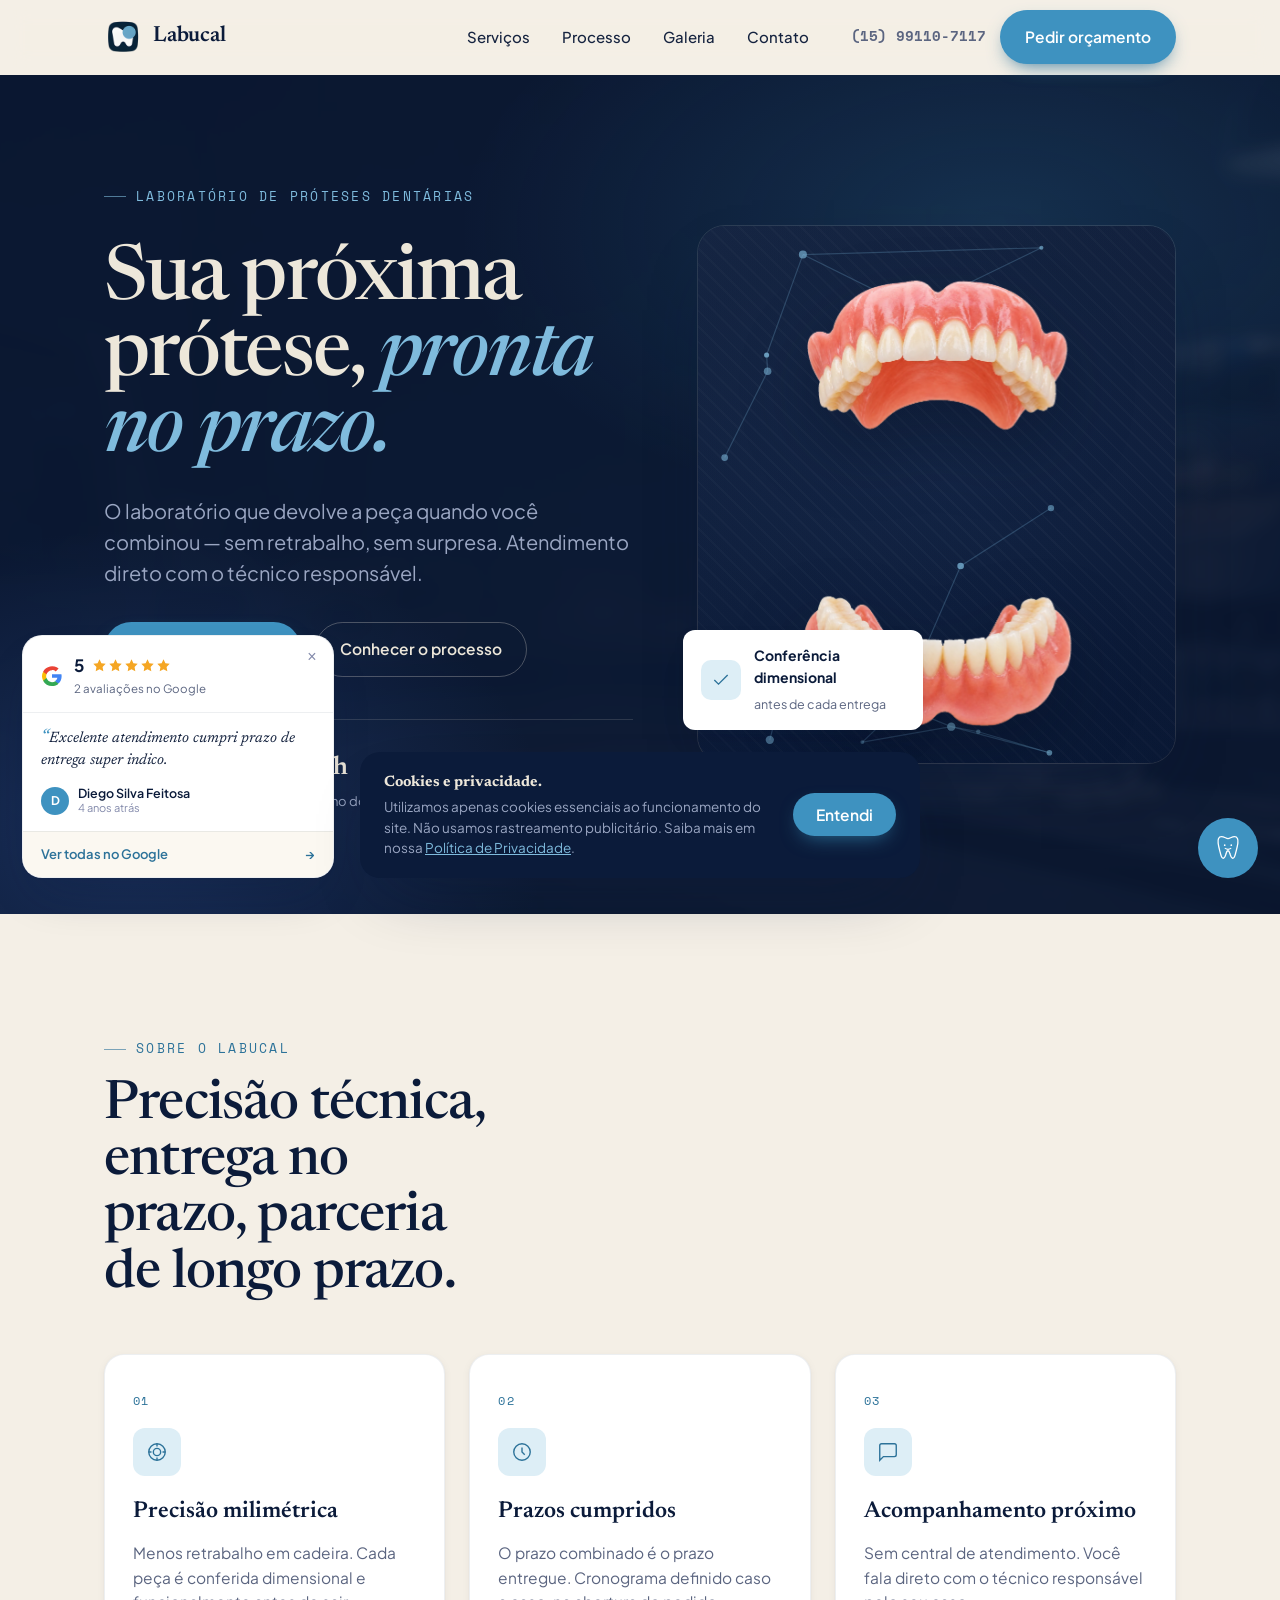
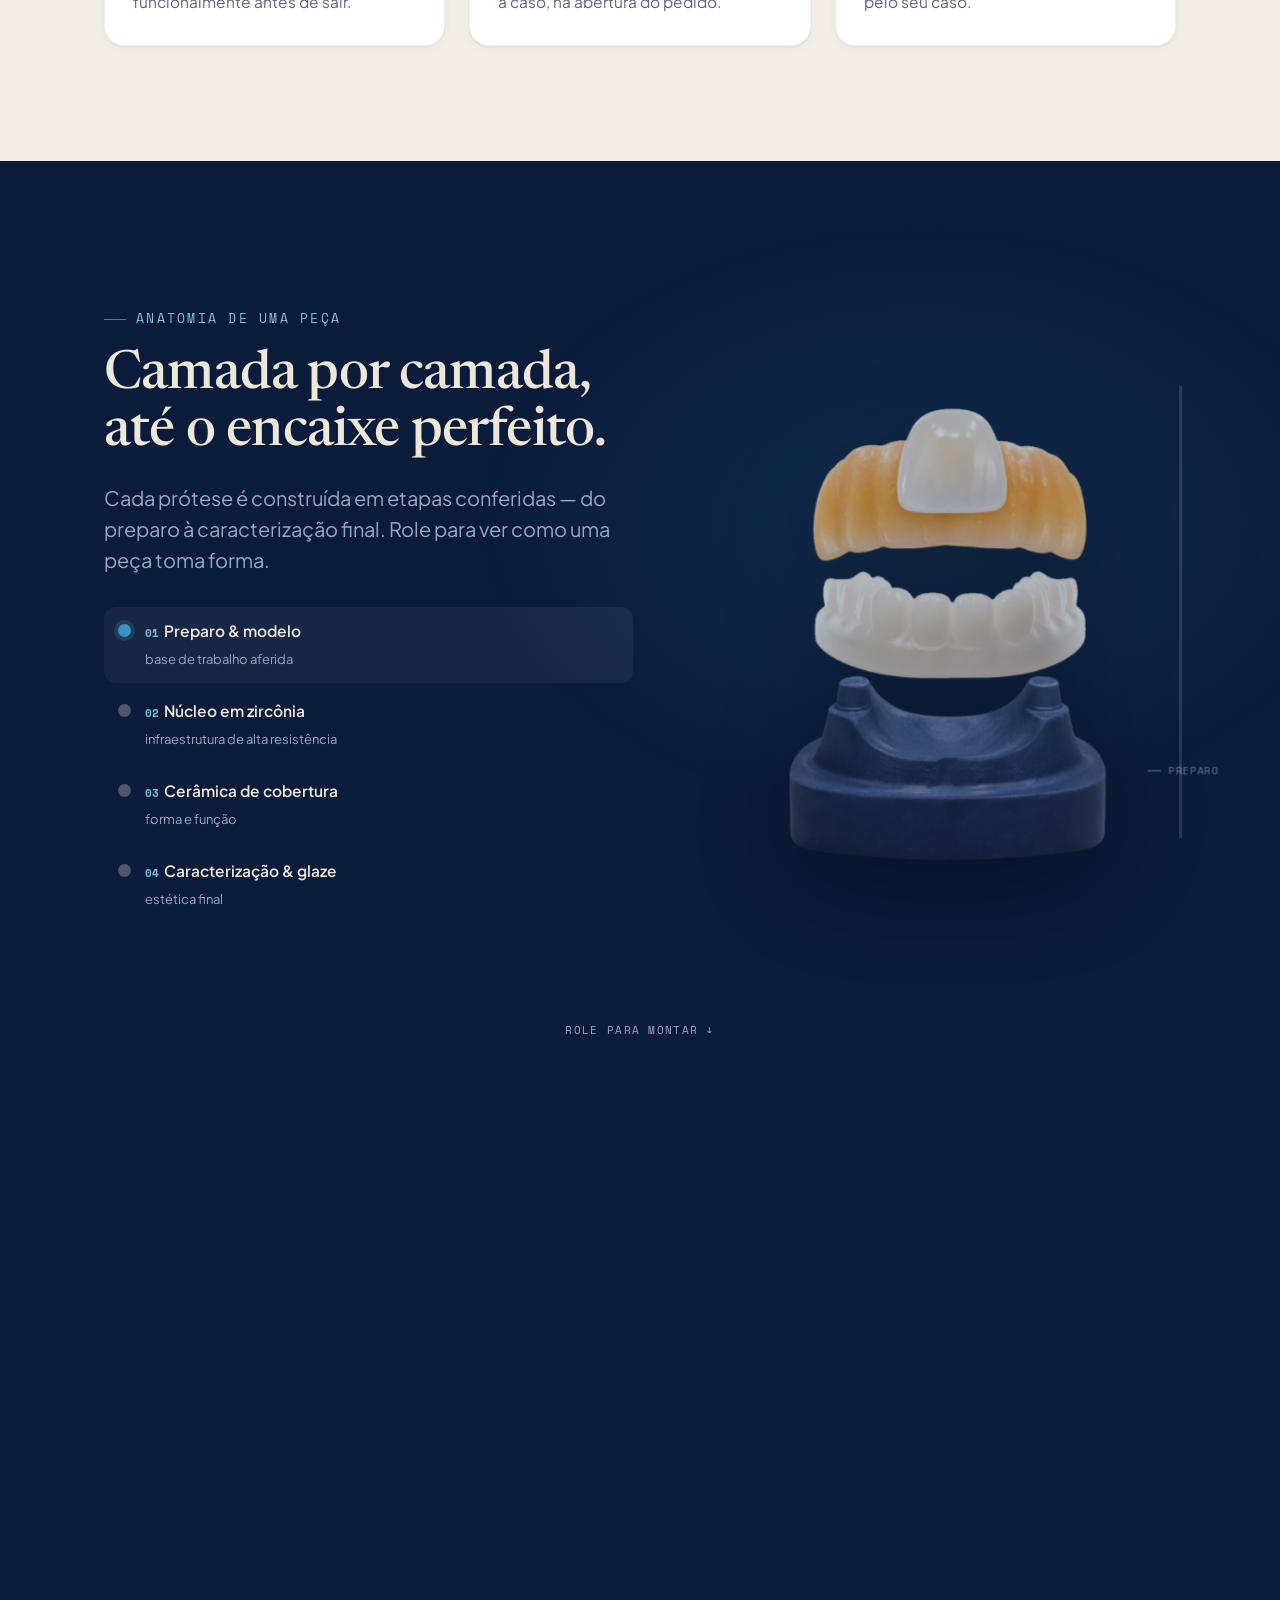
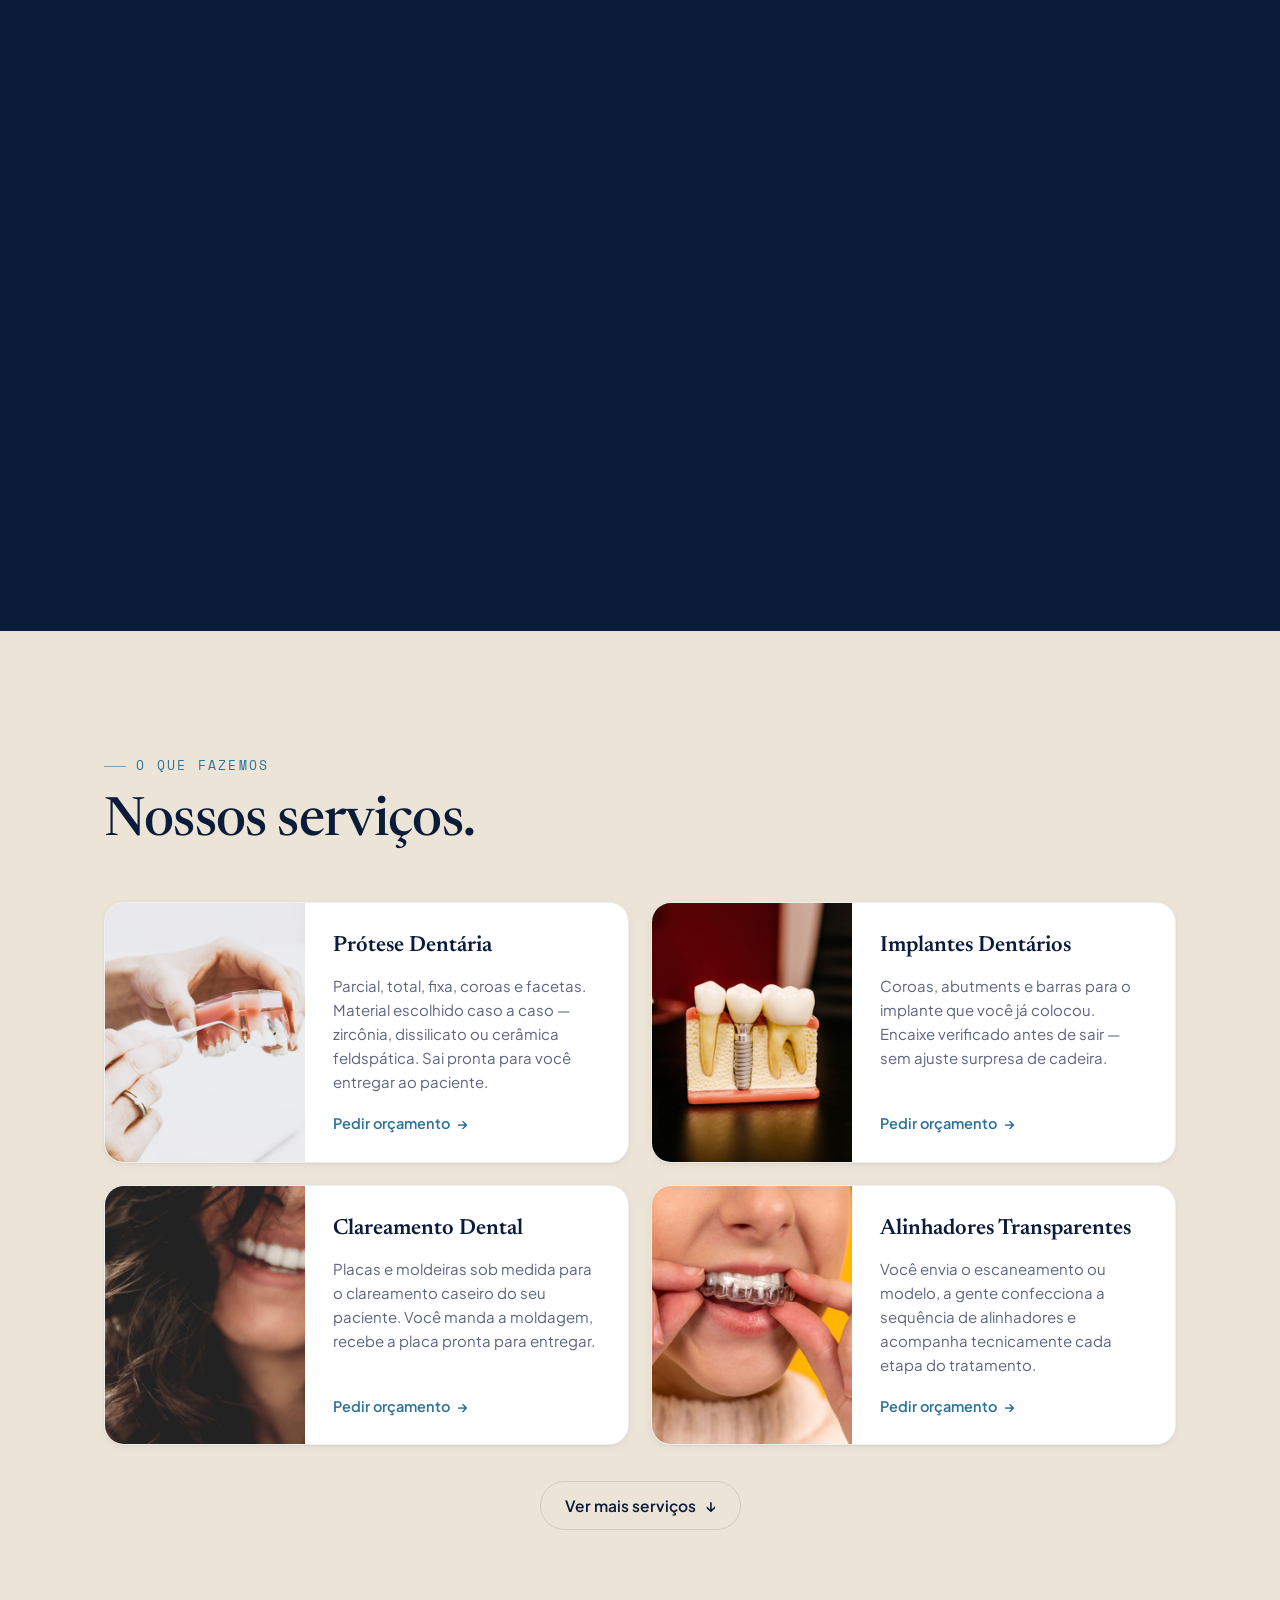
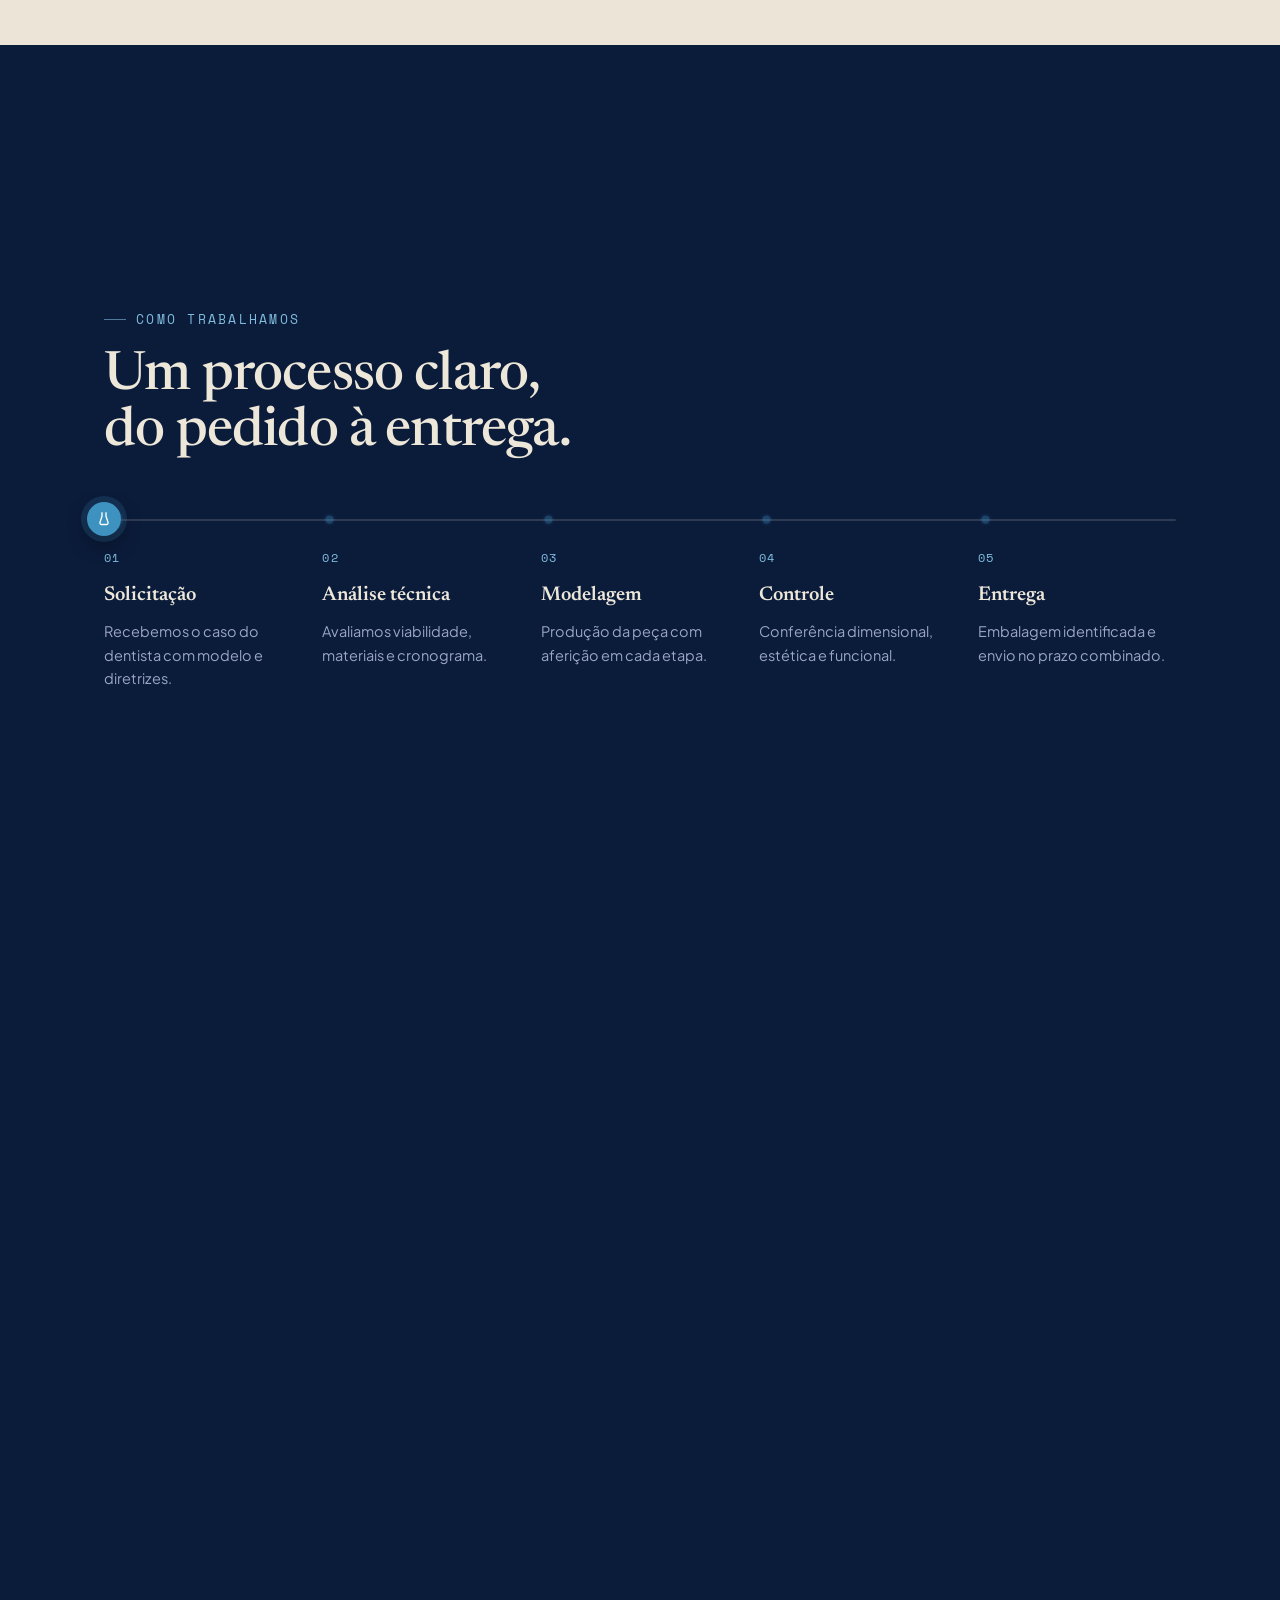
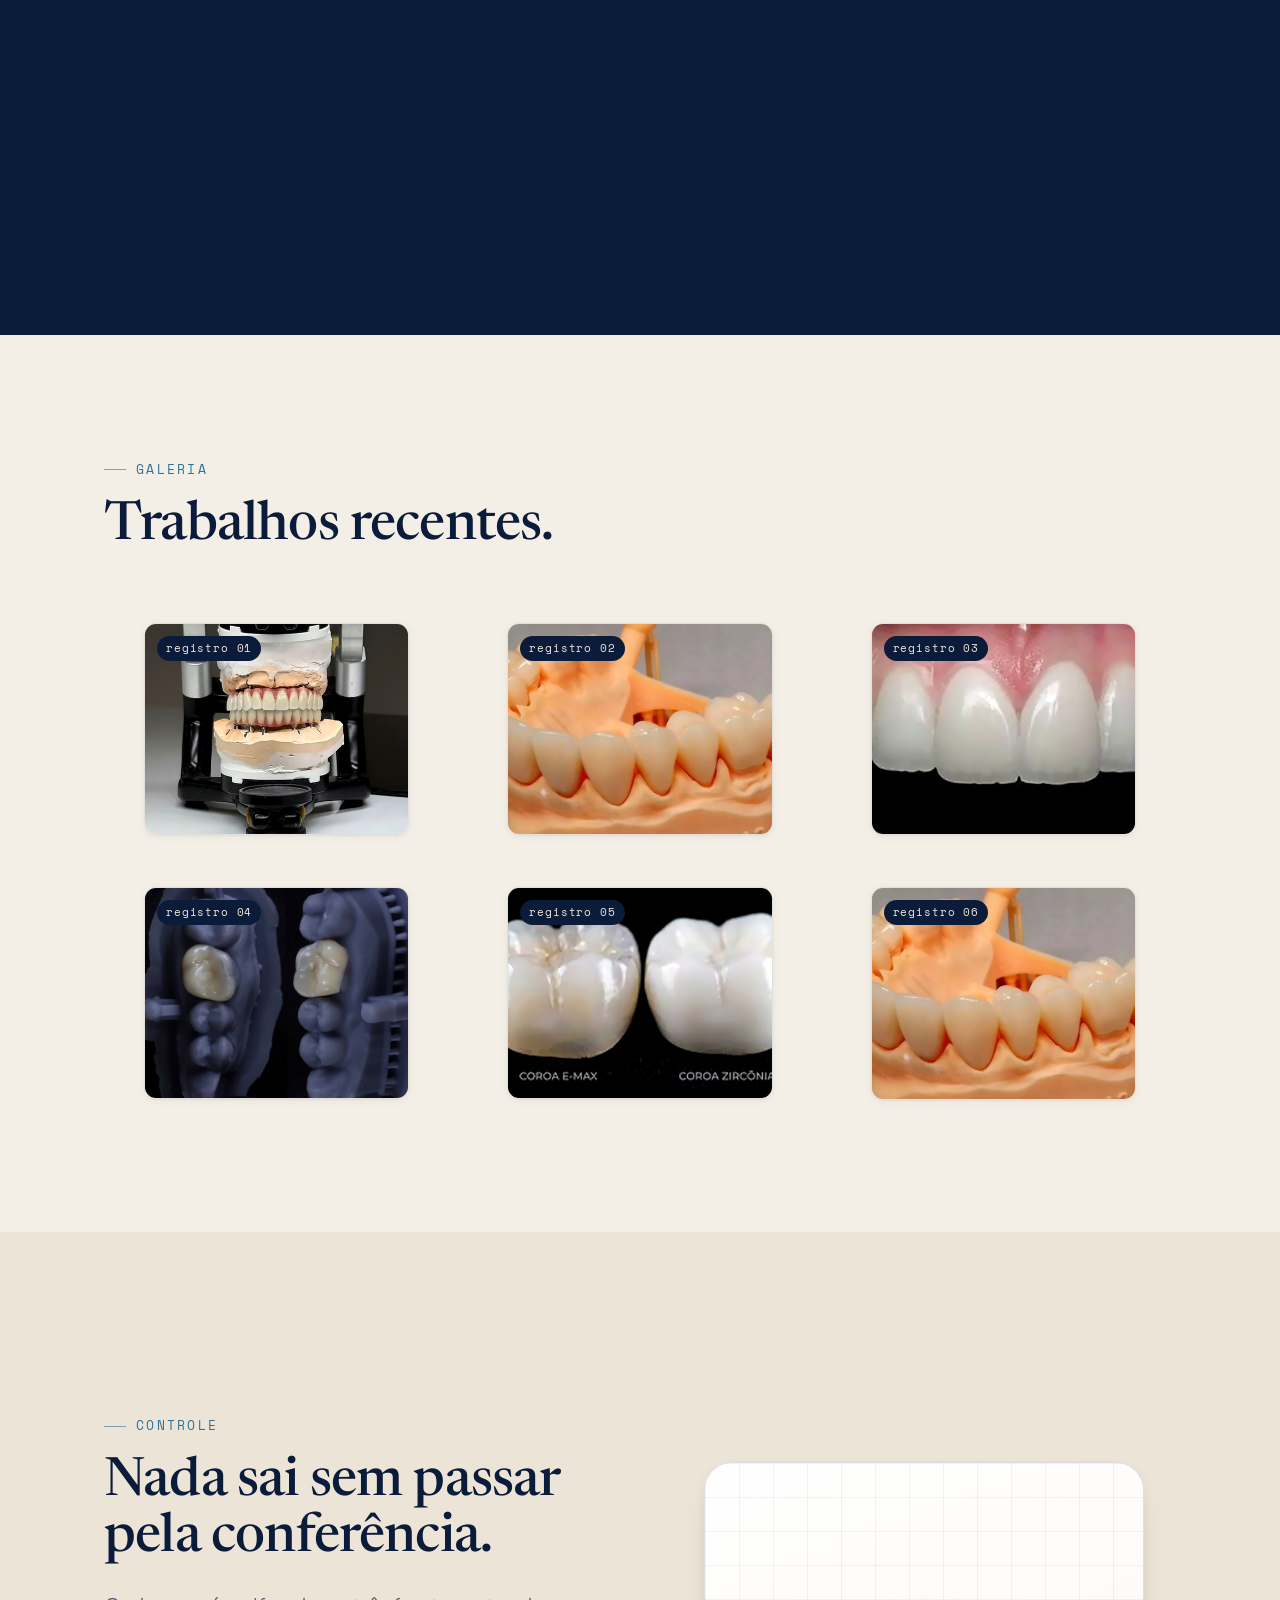
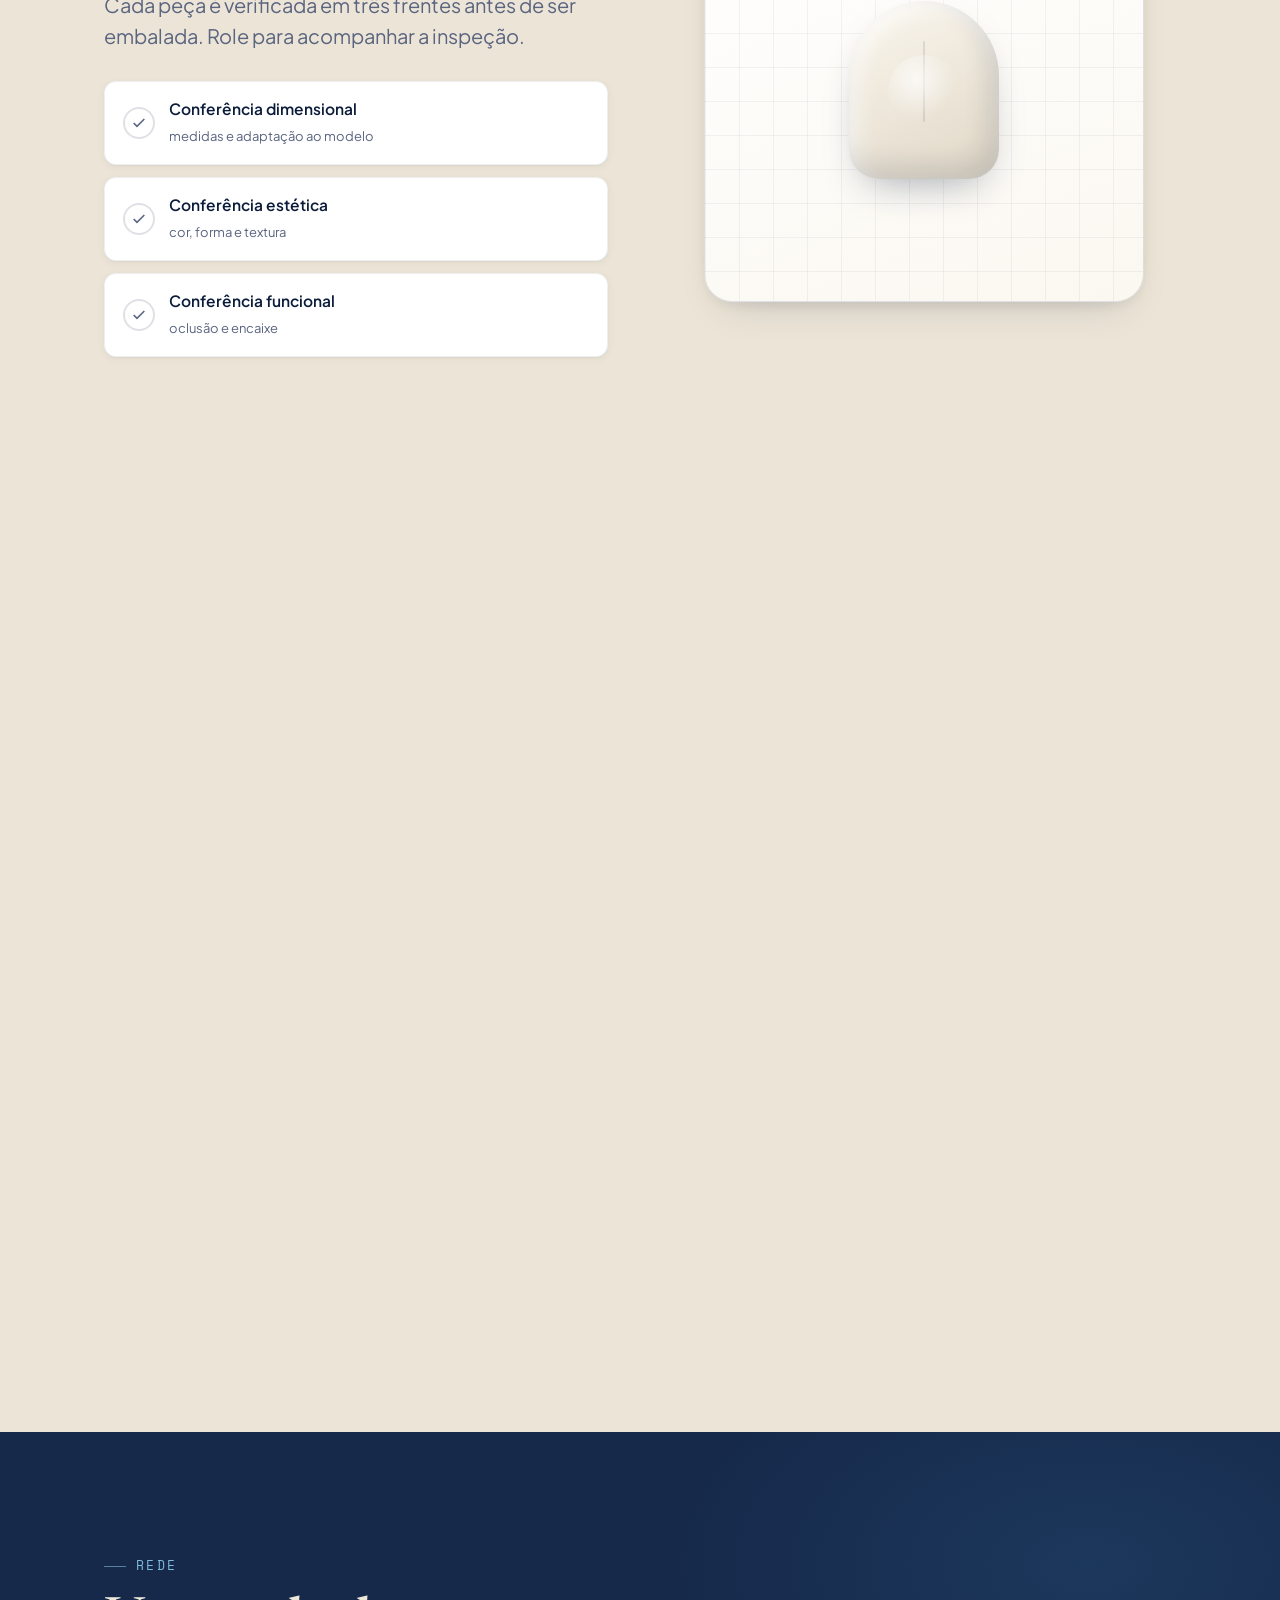
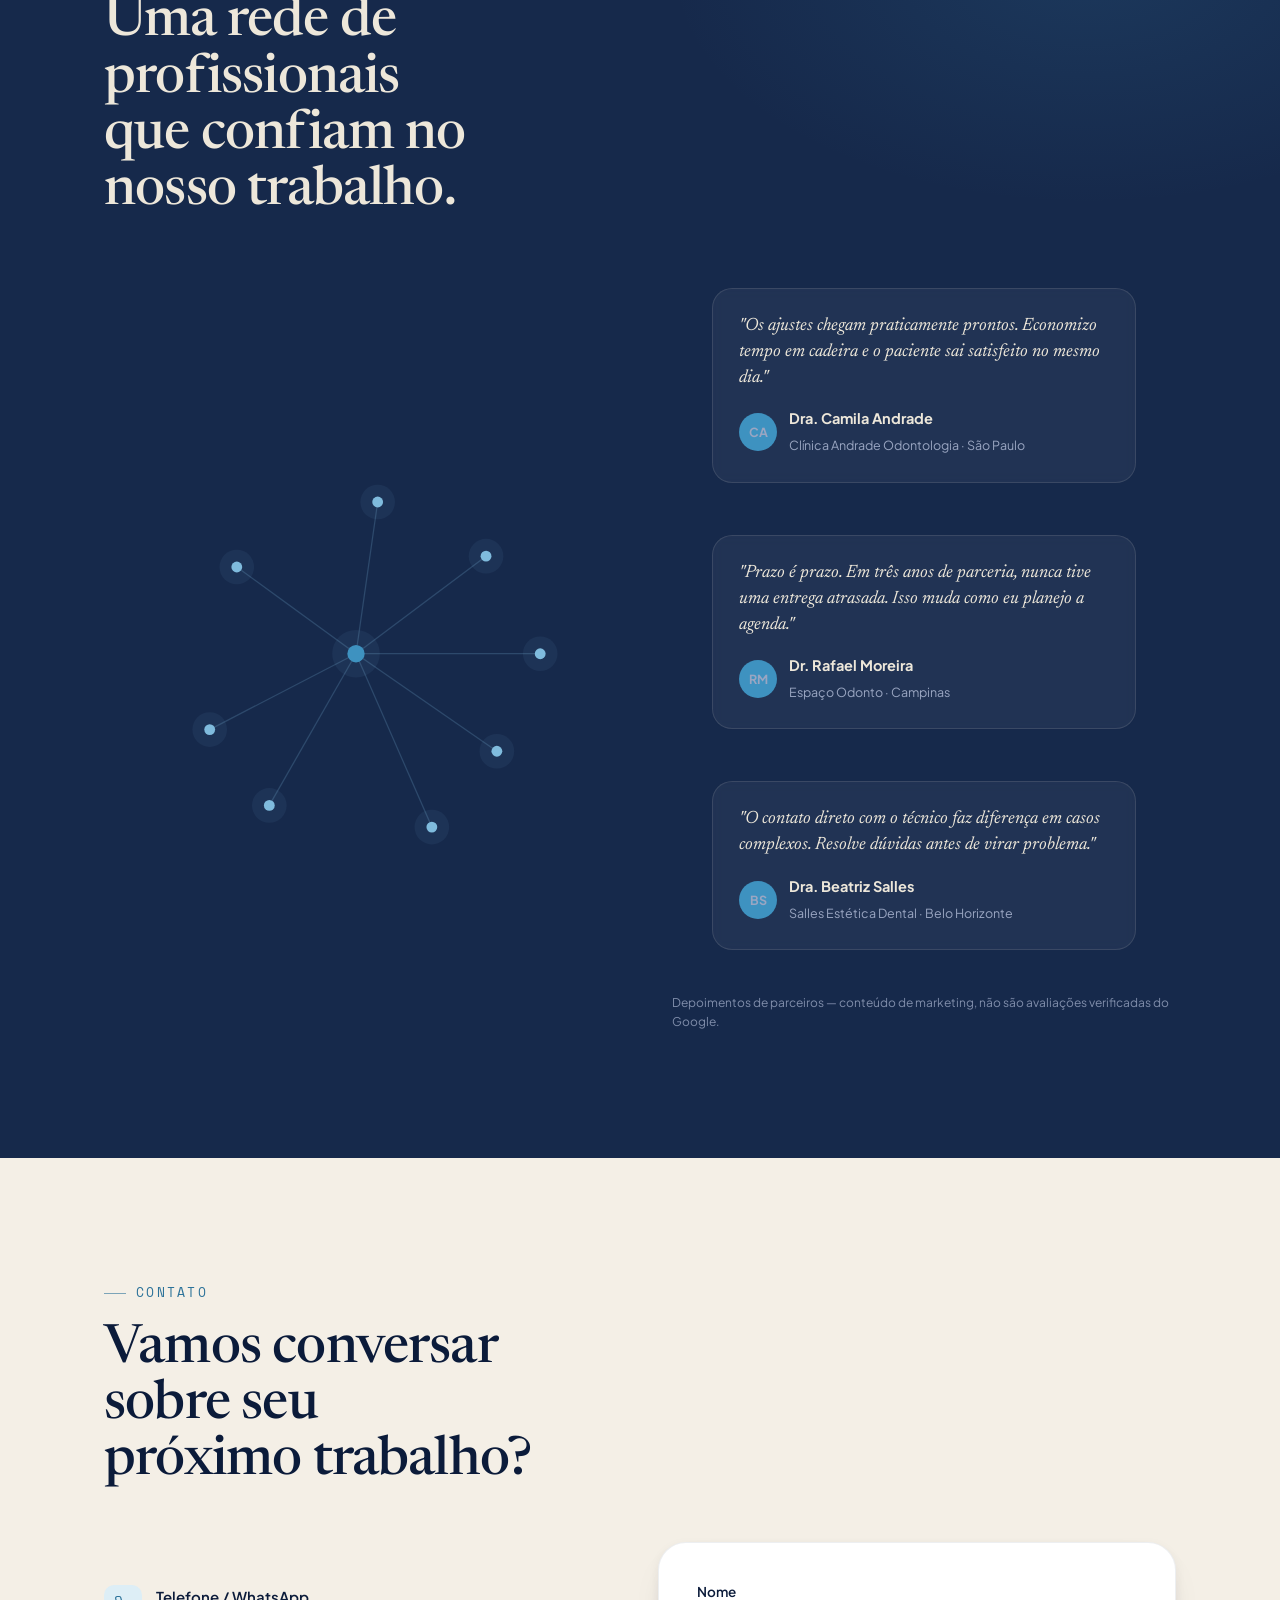
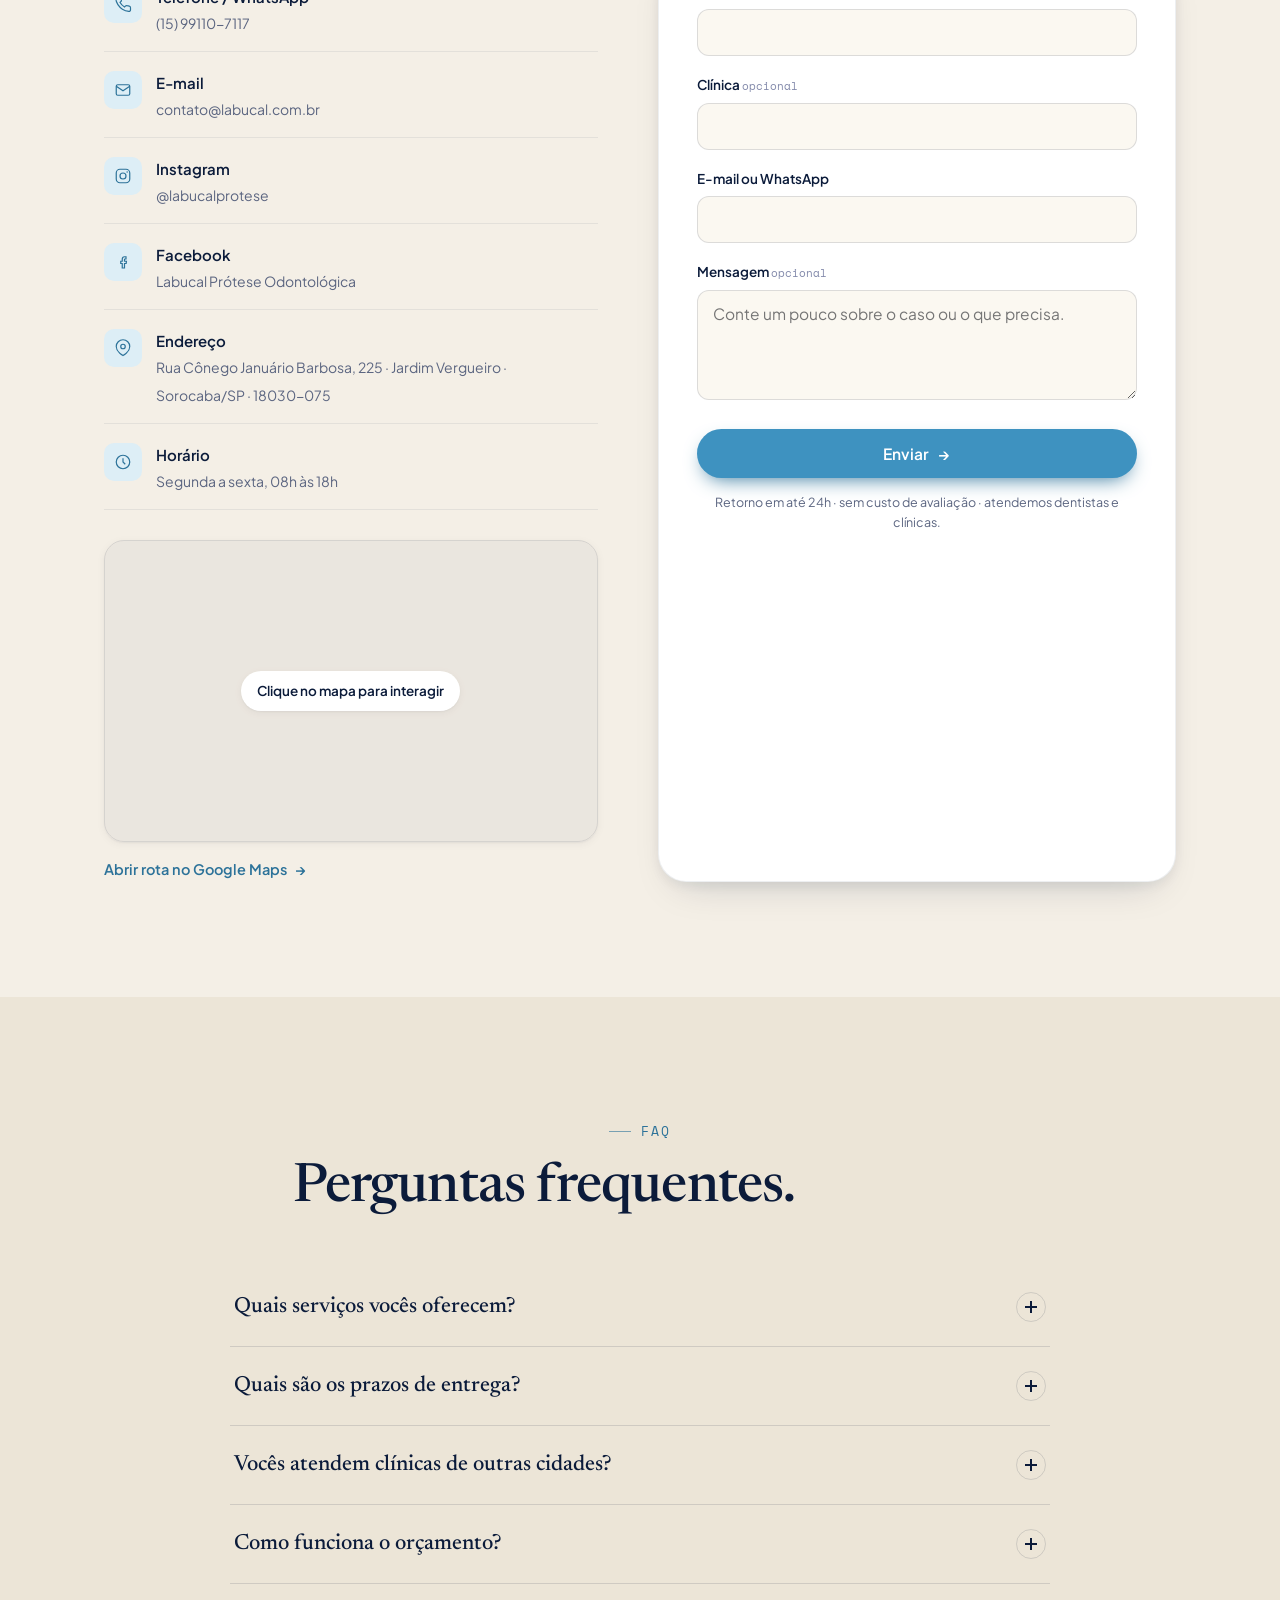
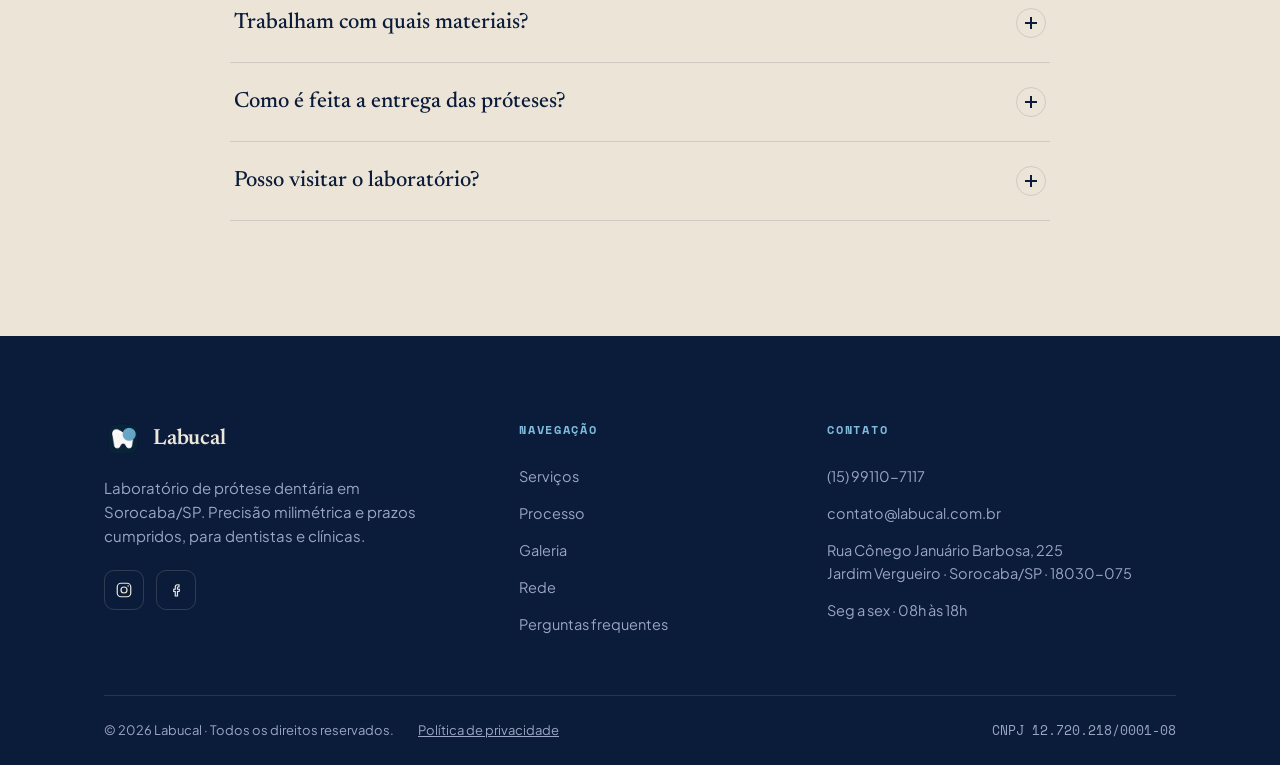
==== commit 1a1a1f04: "copy: alinhar prazo da coroa unitaria para '7 dias corridos' (v1 + v2) Substitui '5 a 7 dias úteis' " ====
--- a/landing v2/index.html
+++ b/landing v2/index.html
@@ -79,7 +79,7 @@
   "@type": "FAQPage",
   "mainEntity": [
     { "@type": "Question", "name": "Quais serviços vocês oferecem?", "acceptedAnswer": { "@type": "Answer", "text": "Prótese dentária (parcial, total e fixa, coroas e facetas), componentes protéticos sobre implantes já instalados, placas e moldeiras para clareamento caseiro, e alinhadores transparentes. Todos os serviços são executados sob prescrição do dentista. Atendemos exclusivamente profissionais autônomos (CPF) e clínicas (CNPJ) — não atendemos pacientes diretamente." } },
-    { "@type": "Question", "name": "Quais são os prazos de entrega?", "acceptedAnswer": { "@type": "Answer", "text": "O prazo depende do tipo de serviço. Coroas unitárias saem em 5 a 7 dias úteis; reabilitações completas, entre 15 e 25 dias. Para alinhadores e placas de clareamento, definimos o cronograma após análise do caso. O prazo é sempre combinado caso a caso na abertura do pedido." } },
+    { "@type": "Question", "name": "Quais são os prazos de entrega?", "acceptedAnswer": { "@type": "Answer", "text": "O prazo depende do tipo de serviço. Coroas unitárias saem em 7 dias corridos; reabilitações completas, entre 15 e 25 dias. Para alinhadores e placas de clareamento, definimos o cronograma após análise do caso. O prazo é sempre combinado caso a caso na abertura do pedido." } },
     { "@type": "Question", "name": "Vocês atendem clínicas de outras cidades?", "acceptedAnswer": { "@type": "Answer", "text": "Sim. Operamos a partir de Sorocaba, SP. Atendemos todo o estado e demais capitais brasileiras por logística rastreada, com seguro e prazo de envio acordado na abertura do pedido." } },
     { "@type": "Question", "name": "Como funciona o orçamento?", "acceptedAnswer": { "@type": "Answer", "text": "Após o envio do caso, retornamos em até 24h com proposta detalhada: material, etapas, prazo e valor. Sem custo de avaliação." } },
     { "@type": "Question", "name": "Trabalham com quais materiais?", "acceptedAnswer": { "@type": "Answer", "text": "Zircônia, dissilicato de lítio, cerâmica feldspática, resinas de alta performance e ligas metálicas certificadas. Indicamos o ideal para cada caso." } },
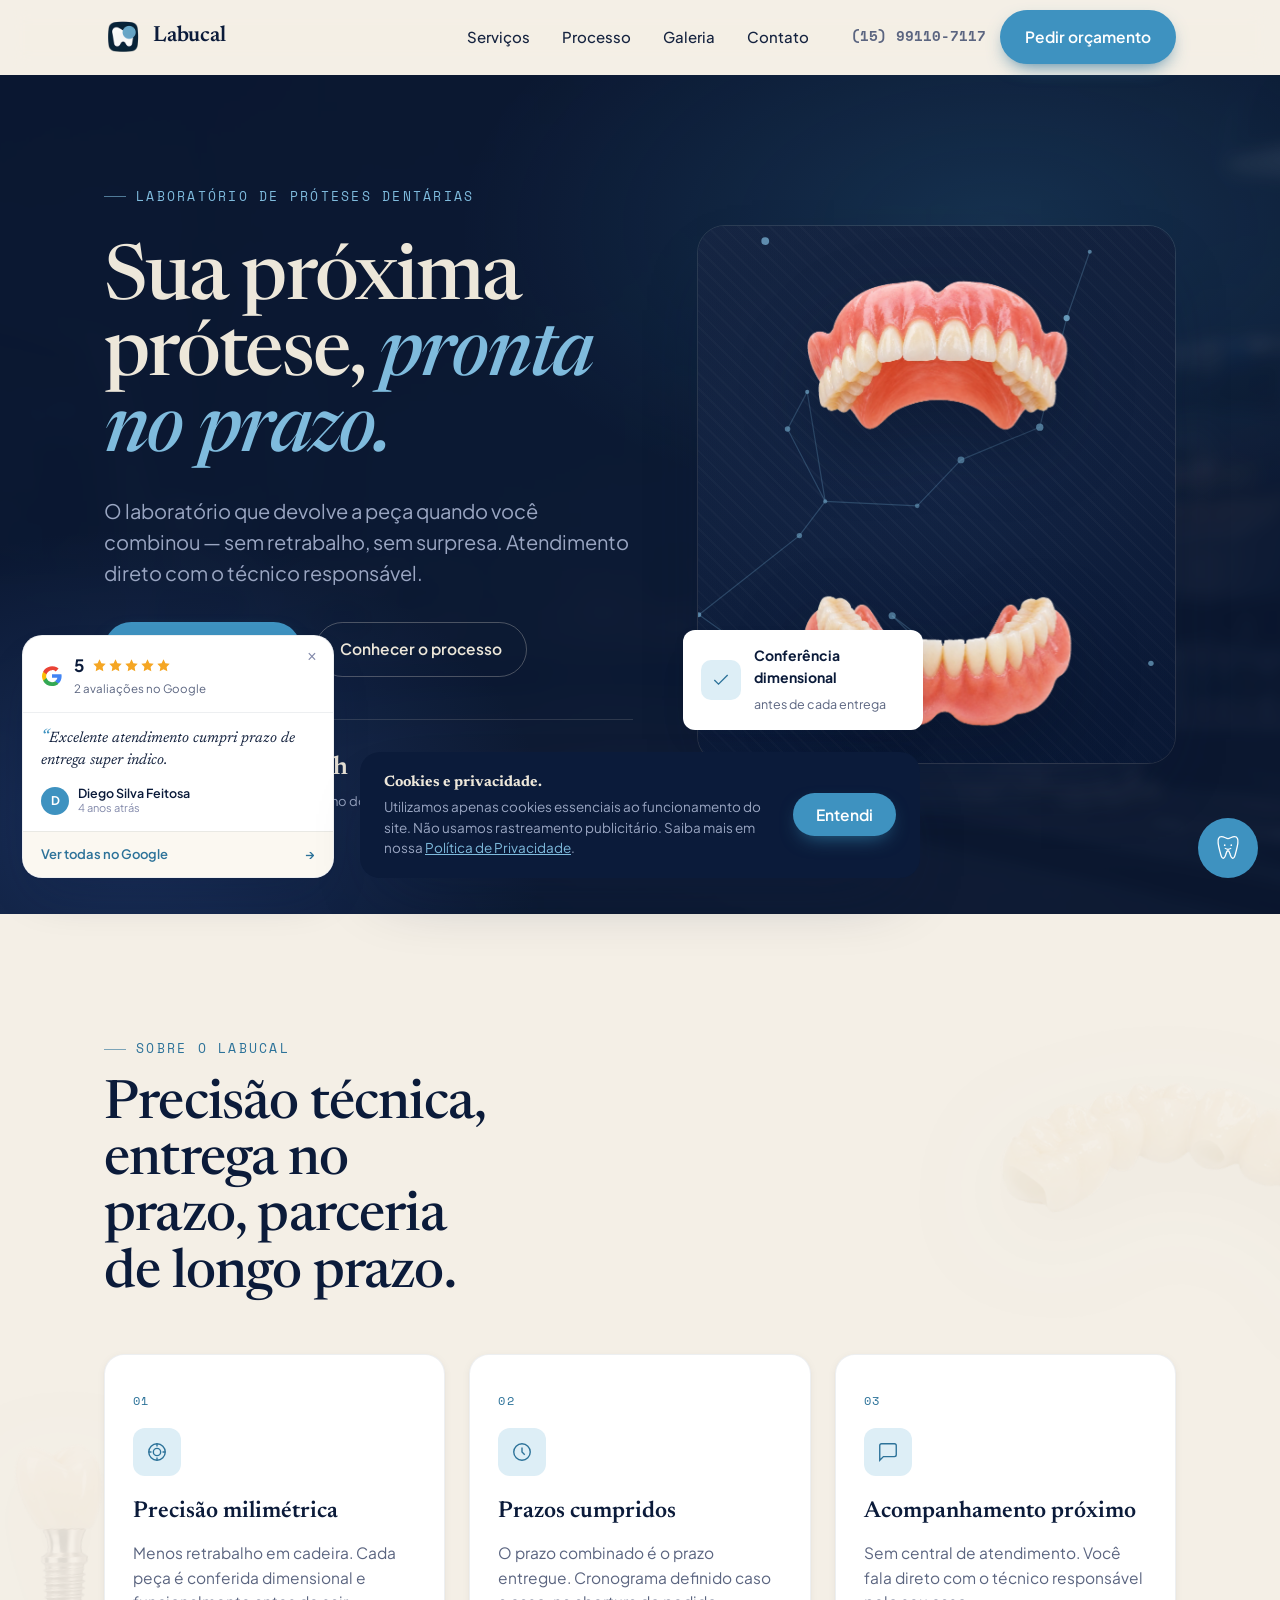
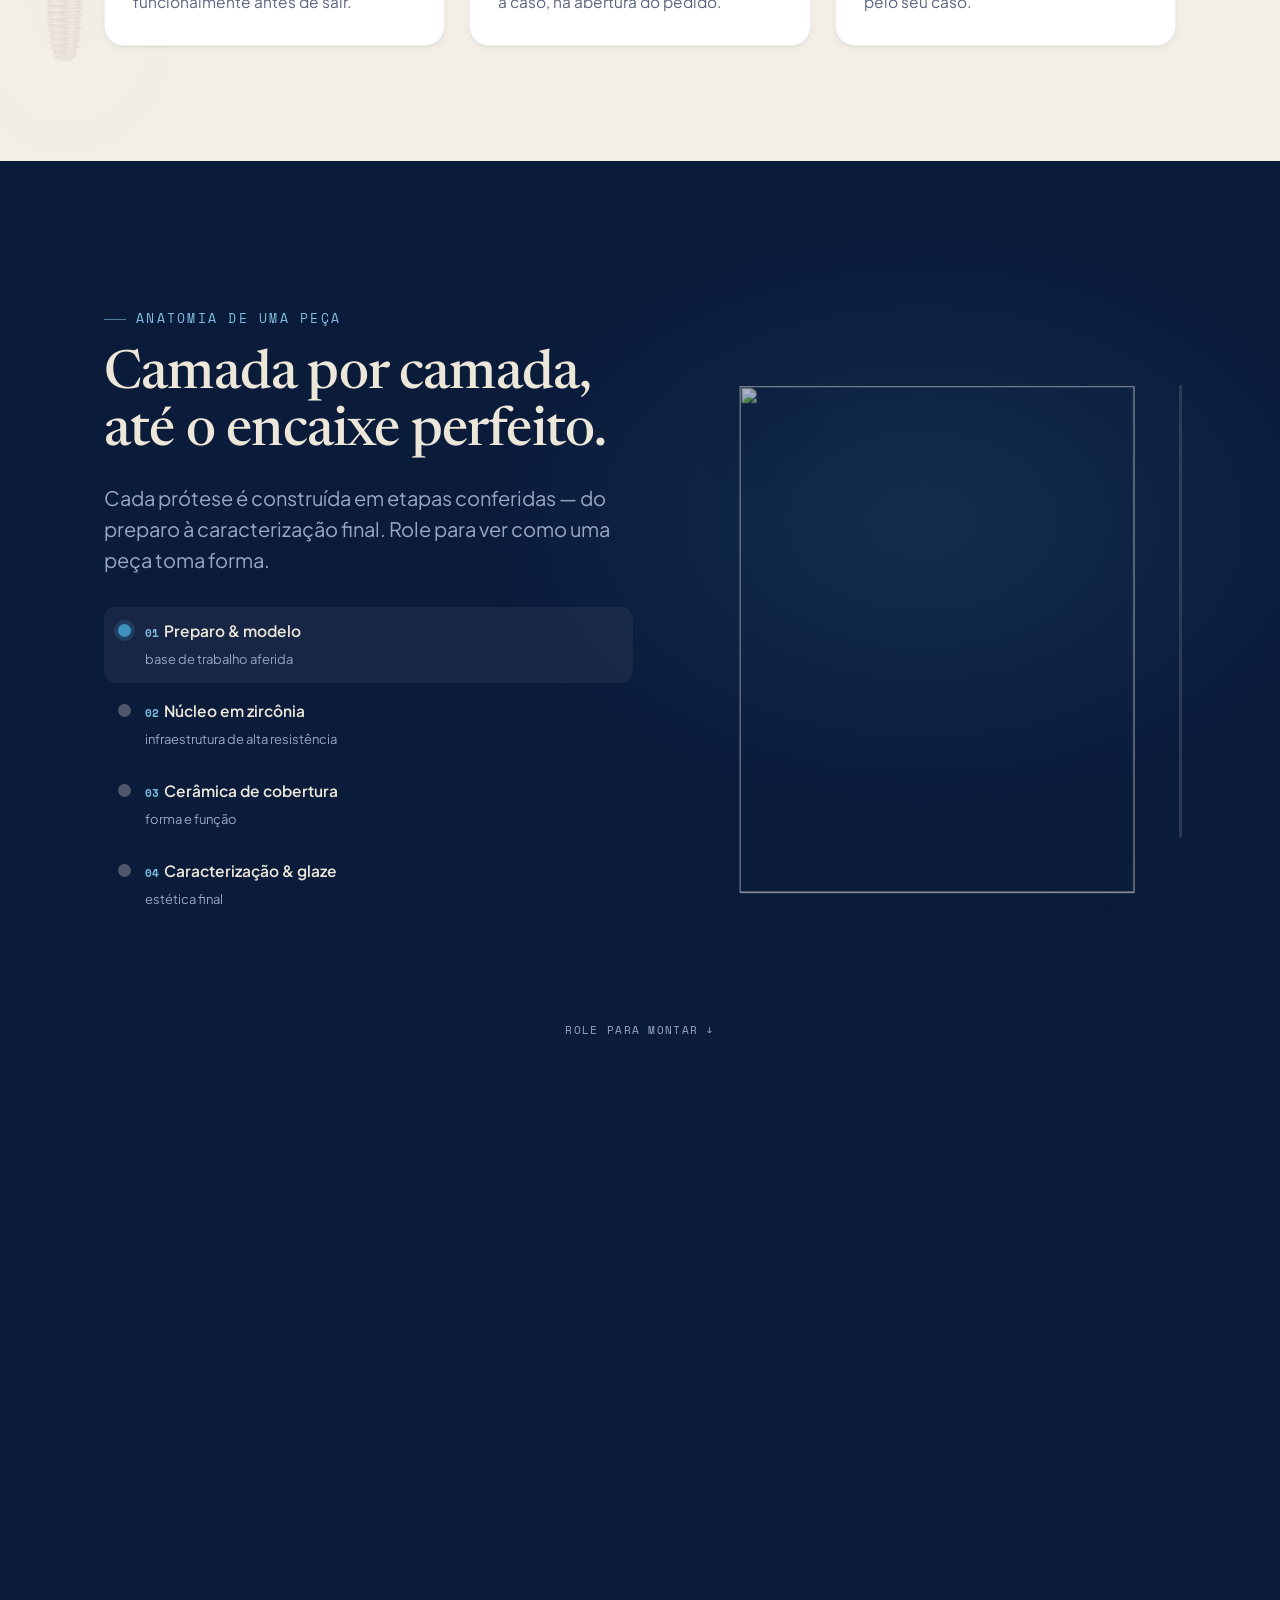
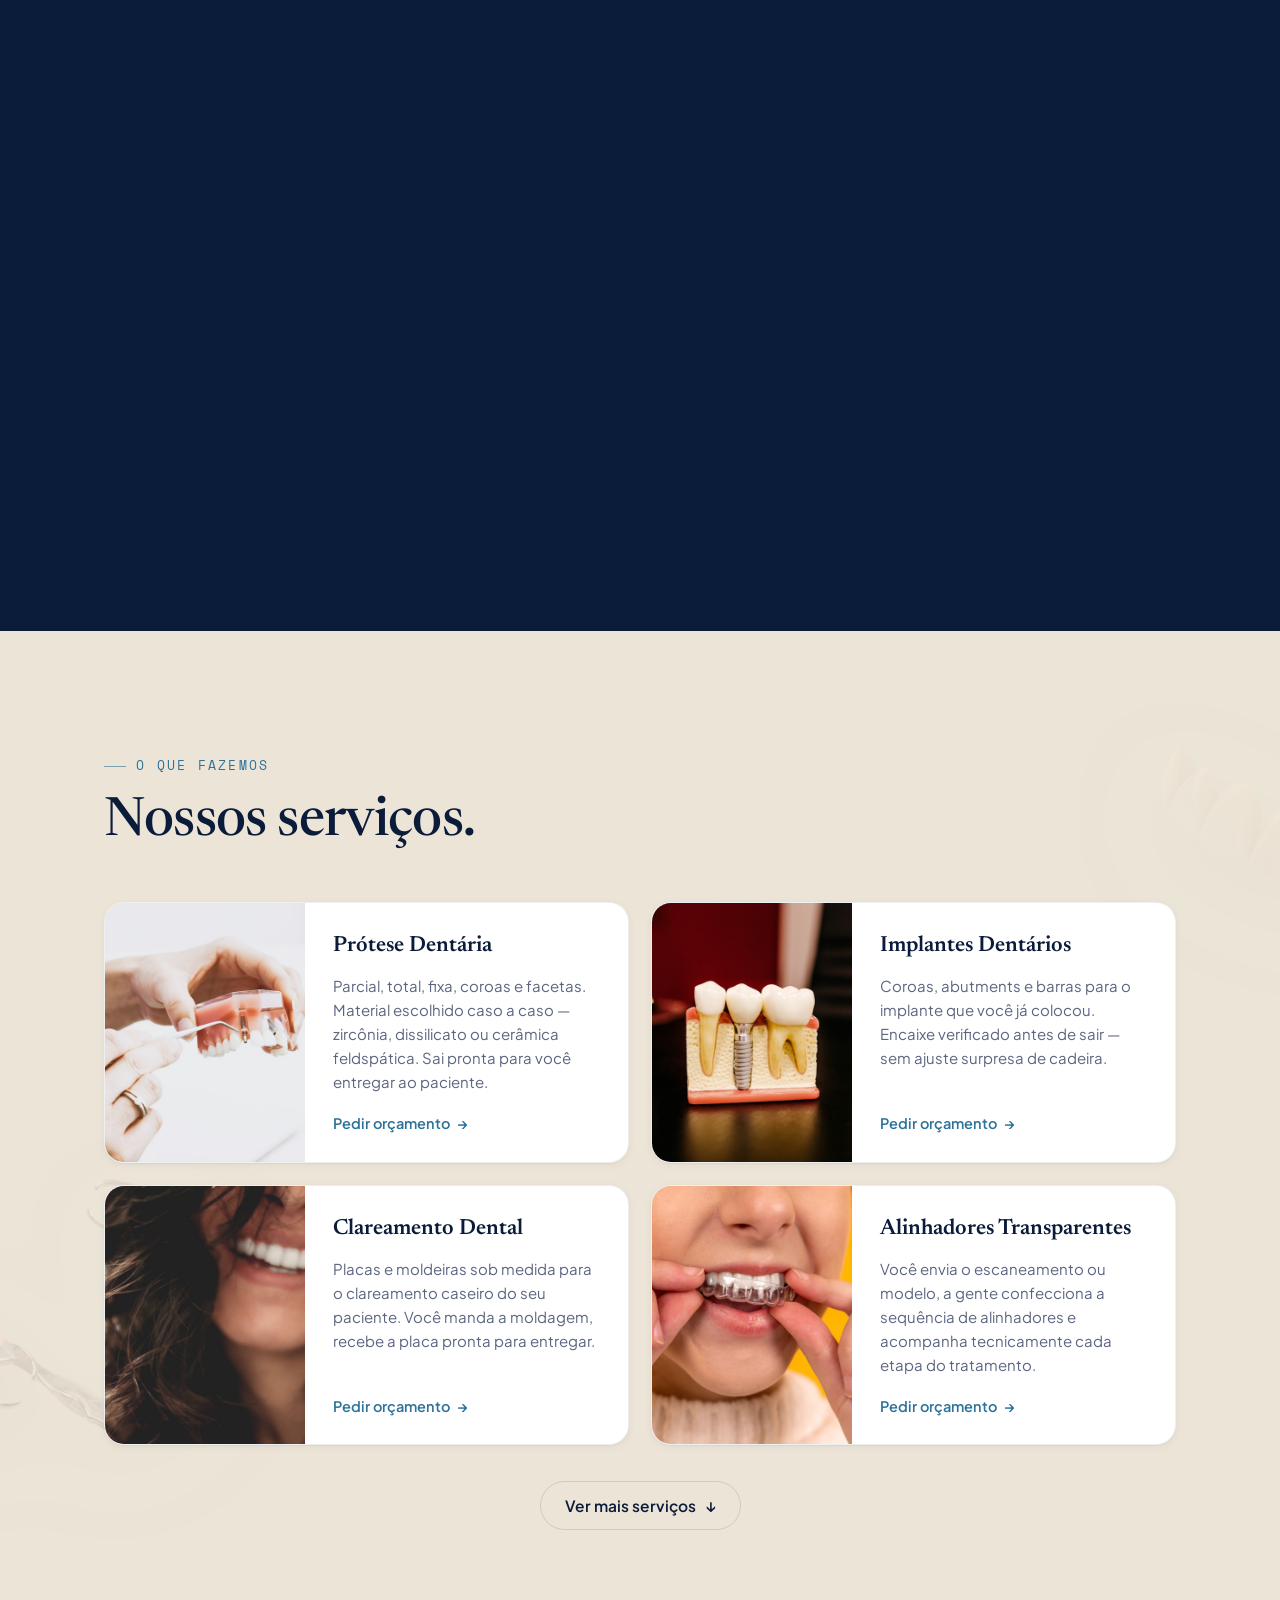
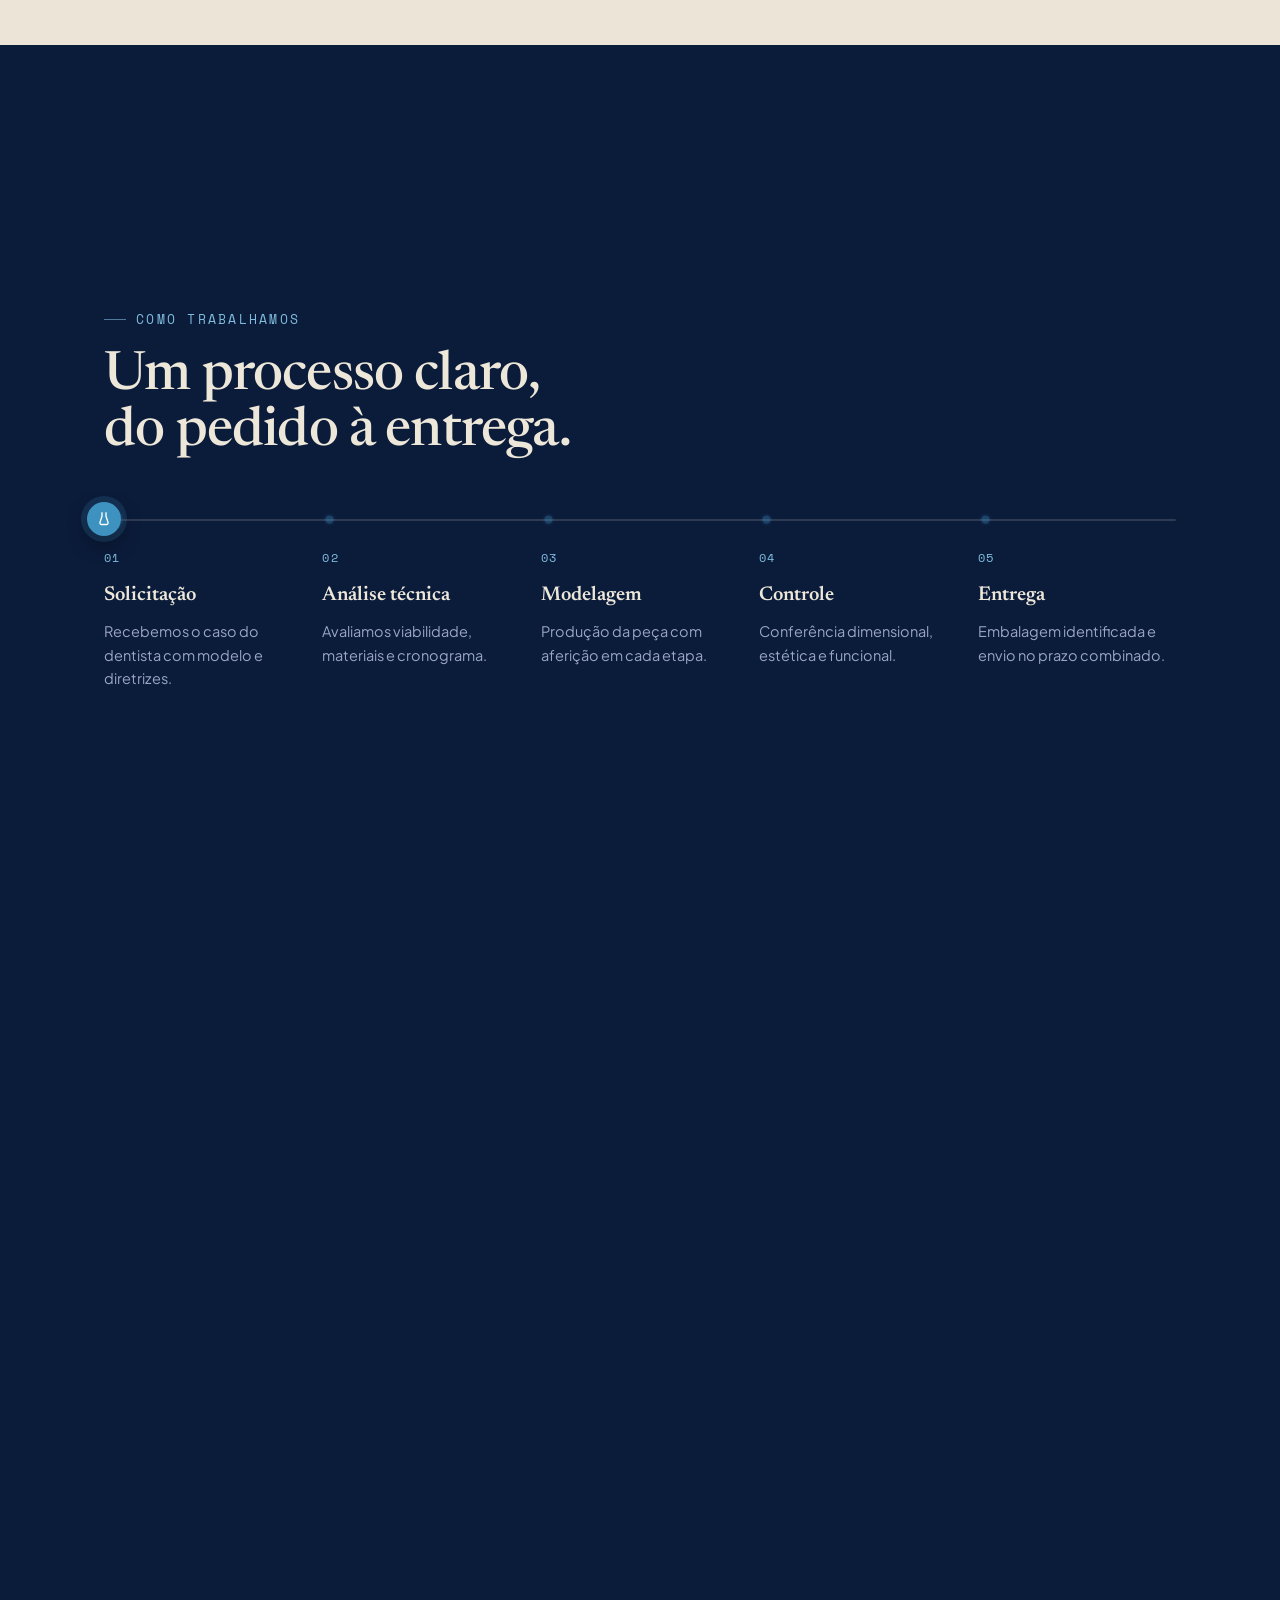
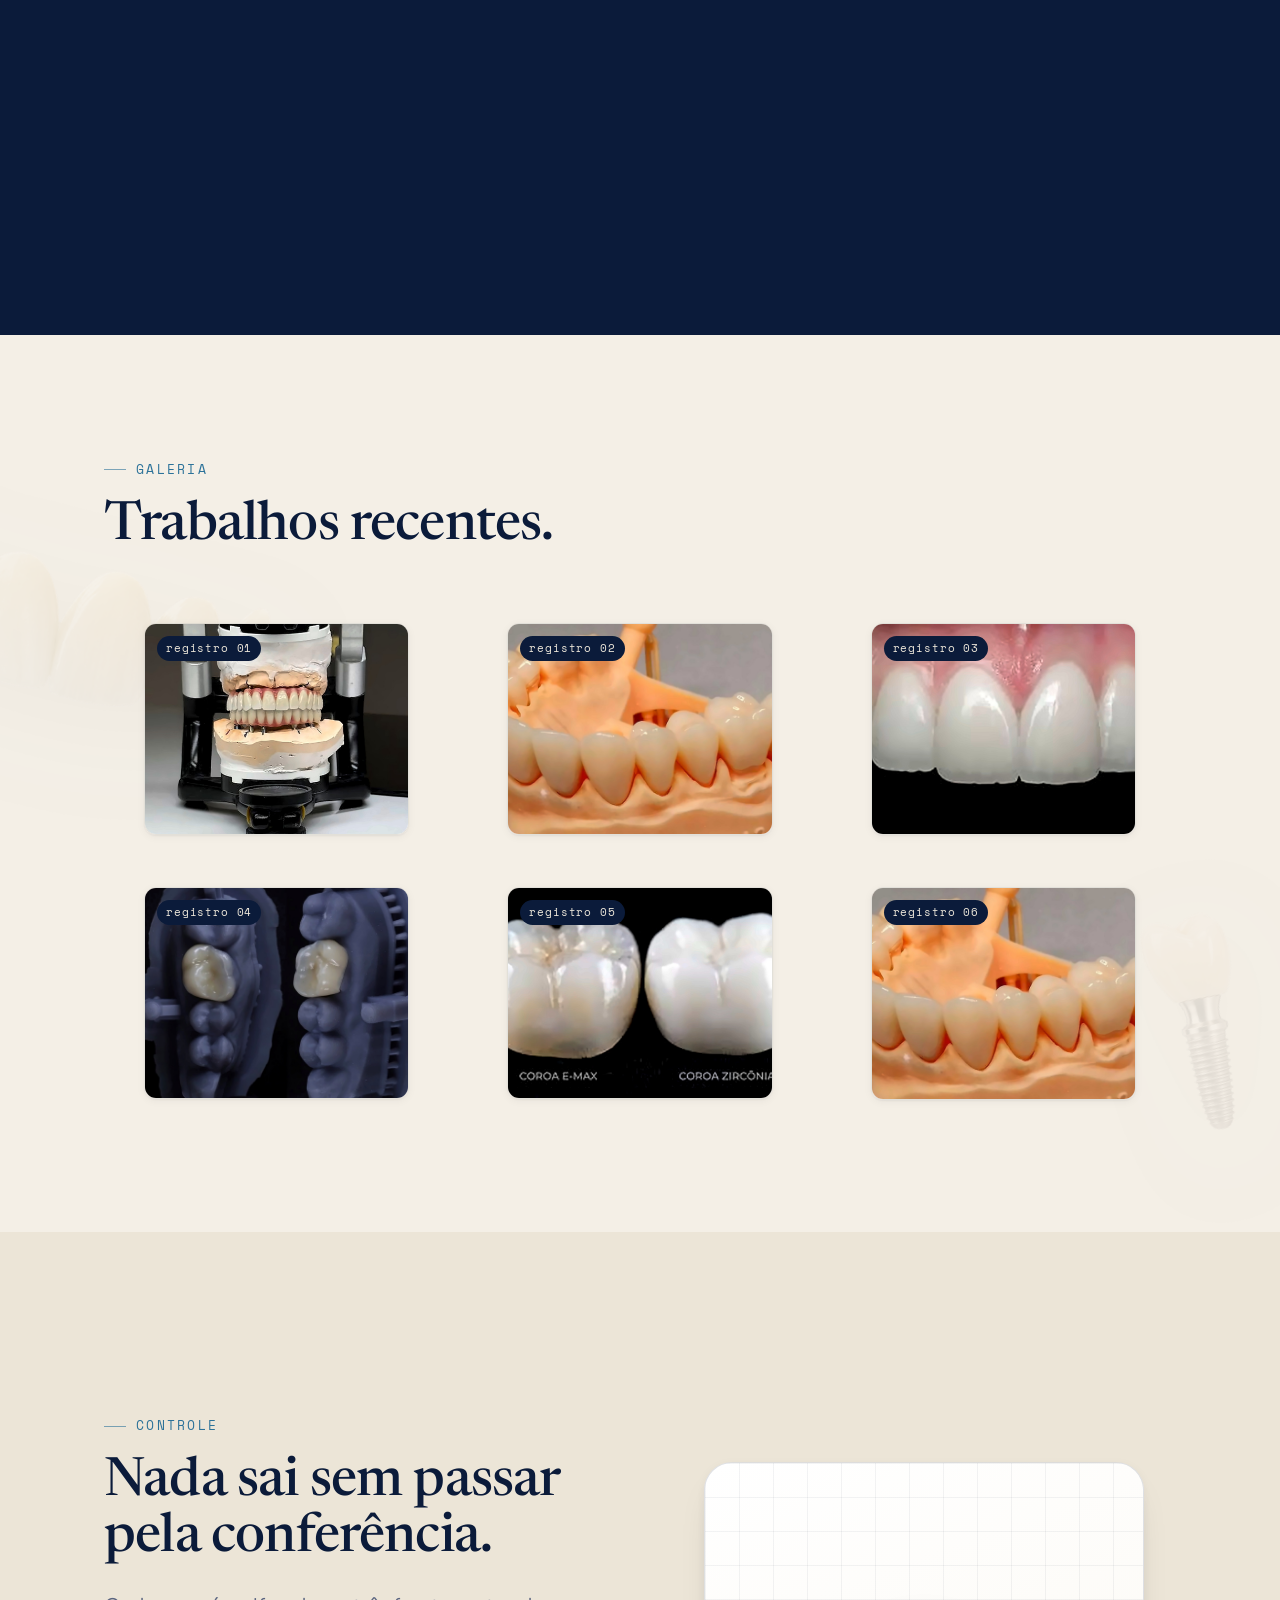
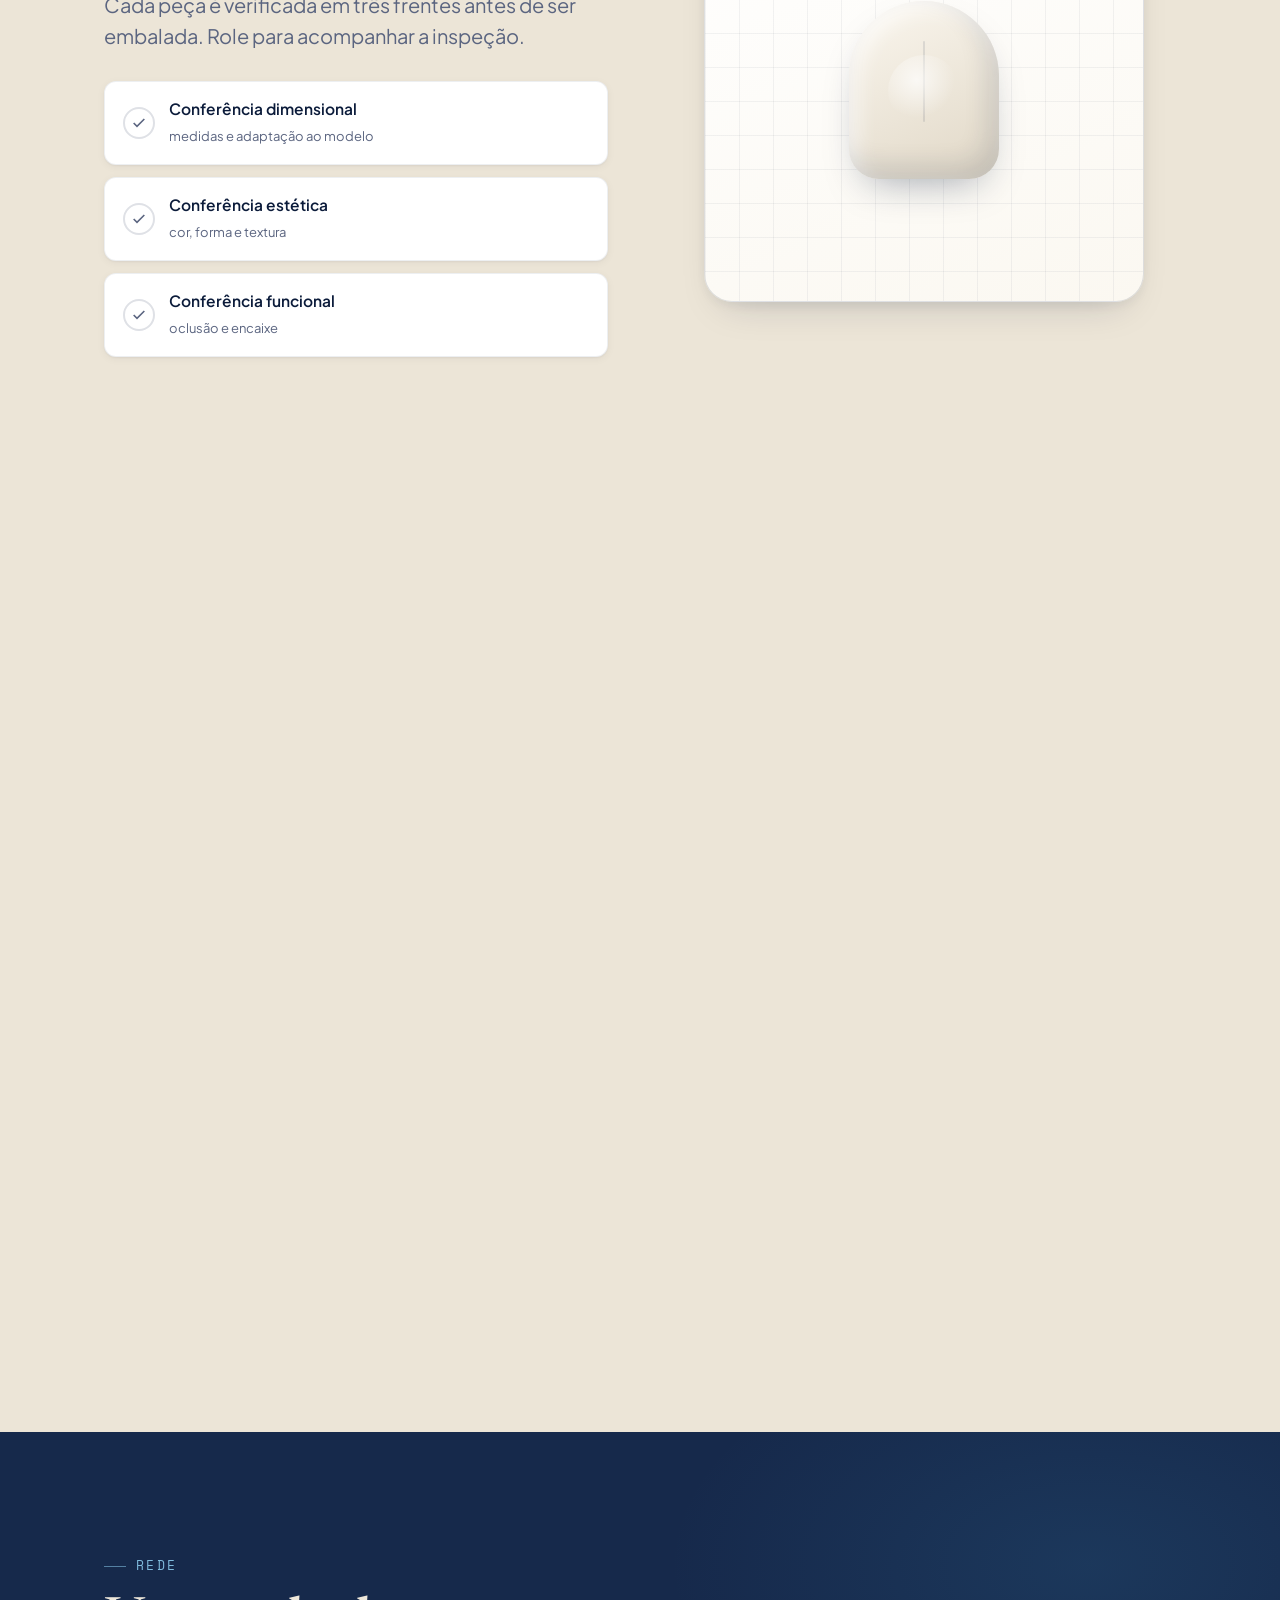
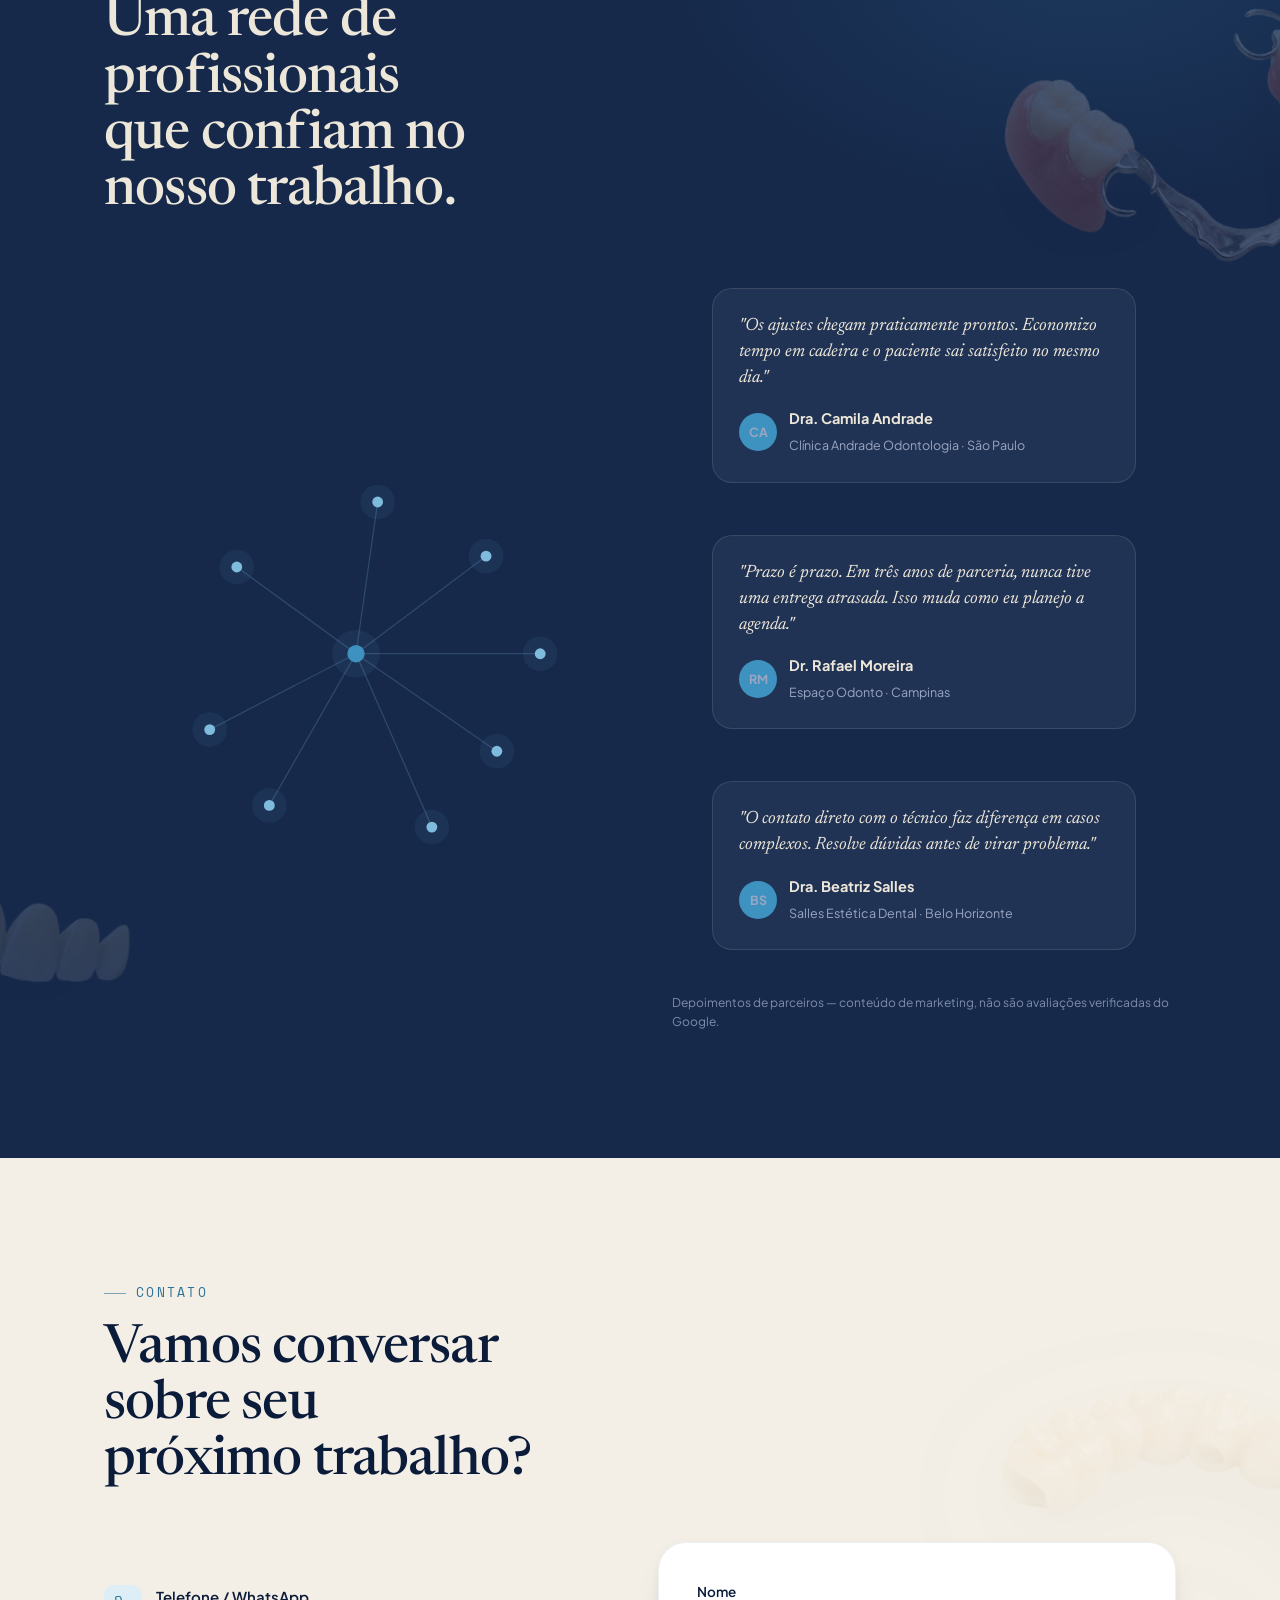
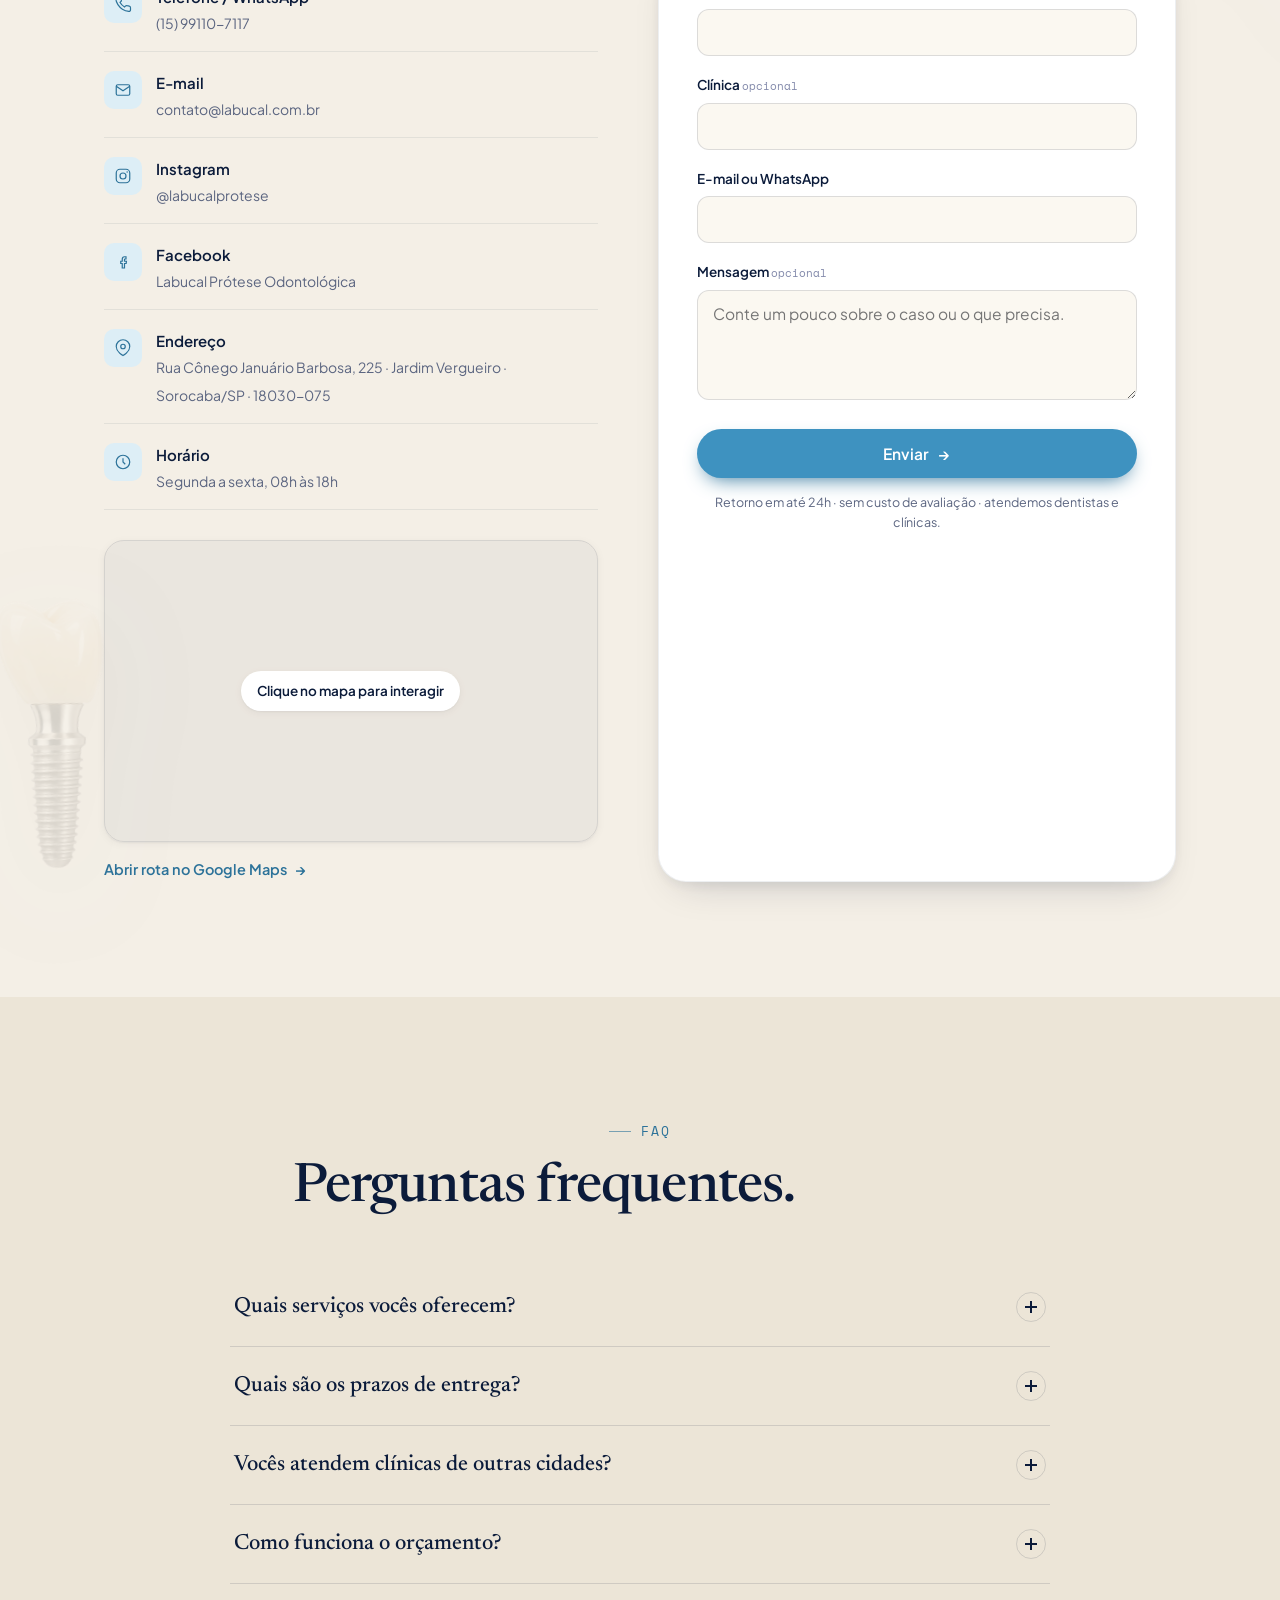
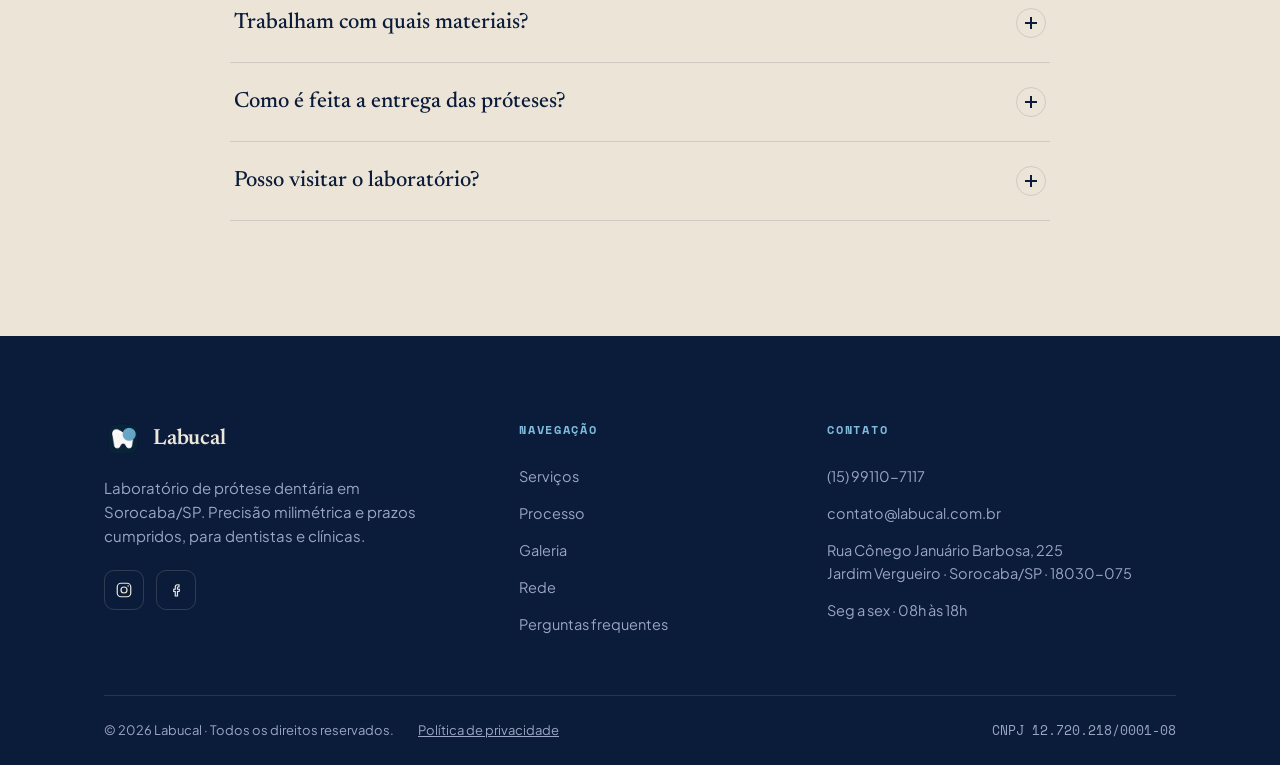
==== commit a9515c5d: "feat(landing-v2): piezas protéticas animadas por scroll (port da v1) - adiciona .section-prosthesis " ====
--- a/landing v2/index.html
+++ b/landing v2/index.html
@@ -167,7 +167,9 @@
 </section>
 
 <!-- ============ SOBRE / PILLARS ============ -->
-<section class="section sobre" id="sobre">
+<section class="section sobre has-decor" id="sobre">
+  <img class="section-prosthesis decor-right decor-high" data-scroll-decor="right" src="/assets/decor/decor-bridge.png" alt="" loading="lazy" aria-hidden="true" />
+  <img class="section-prosthesis decor-left decor-small decor-low" data-scroll-decor="float" src="/assets/decor/decor-implant.png" alt="" loading="lazy" aria-hidden="true" />
   <div class="wrap">
     <div class="section-head">
       <p class="overline">Sobre o Labucal</p>
@@ -214,11 +216,10 @@
         </div>
         <div class="assembly-viz">
           <div class="layer-stack" id="layerStack">
-            <img class="assembly-product" src="/assets/assembly/assembly-realistic.webp" alt="" loading="lazy" />
-            <span class="assembly-tag tag-preparo">preparo</span>
-            <span class="assembly-tag tag-zirconia">zircônia</span>
-            <span class="assembly-tag tag-ceramica">cerâmica</span>
-            <span class="assembly-tag tag-glaze">glaze</span>
+            <div class="layer l0" data-layer="0"><img class="layer-img" src="/assets/assembly/assembly-layer-preparo.webp" alt="" loading="lazy" /><span class="tag">preparo</span></div>
+            <div class="layer l1" data-layer="1"><img class="layer-img" src="/assets/assembly/assembly-layer-zirconia.webp" alt="" loading="lazy" /><span class="tag">zircônia</span></div>
+            <div class="layer l2" data-layer="2"><img class="layer-img" src="/assets/assembly/assembly-layer-ceramica.webp" alt="" loading="lazy" /><span class="tag">cerâmica</span></div>
+            <div class="layer l3" data-layer="3"><img class="layer-img" src="/assets/assembly/assembly-layer-glaze.webp" alt="" loading="lazy" /><span class="tag">glaze</span></div>
           </div>
           <div class="assembly-scrub"><span id="assemblyScrub"></span></div>
         </div>
@@ -229,7 +230,9 @@
 </section>
 
 <!-- ============ SERVIÇOS ============ -->
-<section class="section servicos" id="servicos">
+<section class="section servicos has-decor" id="servicos">
+  <img class="section-prosthesis decor-left decor-low" data-scroll-decor="left" src="/assets/decor/decor-partial.png" alt="" loading="lazy" aria-hidden="true" />
+  <img class="section-prosthesis decor-right decor-small decor-high" data-scroll-decor="right" src="/assets/decor/decor-veneers.png" alt="" loading="lazy" aria-hidden="true" />
   <div class="wrap">
     <div class="section-head">
       <p class="overline">O que fazemos</p>
@@ -265,7 +268,9 @@
 </section>
 
 <!-- ============ GALERIA ============ -->
-<section class="section galeria" id="galeria">
+<section class="section galeria has-decor" id="galeria">
+  <img class="section-prosthesis decor-left decor-high" data-scroll-decor="left" src="/assets/decor/decor-veneers.png" alt="" loading="lazy" aria-hidden="true" />
+  <img class="section-prosthesis decor-right decor-small decor-low" data-scroll-decor="float" src="/assets/decor/decor-implant.png" alt="" loading="lazy" aria-hidden="true" />
   <div class="wrap">
     <div class="section-head">
       <p class="overline">Galeria</p>
@@ -305,7 +310,9 @@
 </section>
 
 <!-- ============ REDE / CONSTELAÇÃO ============ -->
-<section class="section rede on-ink" id="rede">
+<section class="section rede on-ink has-decor" id="rede">
+  <img class="section-prosthesis decor-right decor-high" data-scroll-decor="right" src="/assets/decor/decor-partial.png" alt="" loading="lazy" aria-hidden="true" />
+  <img class="section-prosthesis decor-left decor-small decor-low" data-scroll-decor="left" src="/assets/decor/decor-veneers.png" alt="" loading="lazy" aria-hidden="true" />
   <div class="wrap">
     <div class="section-head">
       <p class="overline">Rede</p>
@@ -322,7 +329,9 @@
 </section>
 
 <!-- ============ CONTATO ============ -->
-<section class="section contato" id="contato">
+<section class="section contato has-decor" id="contato">
+  <img class="section-prosthesis decor-left decor-slim decor-low" data-scroll-decor="float" src="/assets/decor/decor-implant.png" alt="" loading="lazy" aria-hidden="true" />
+  <img class="section-prosthesis decor-right decor-high" data-scroll-decor="right" src="/assets/decor/decor-bridge.png" alt="" loading="lazy" aria-hidden="true" />
   <div class="wrap">
     <div class="section-head">
       <p class="overline">Contato</p>
--- a/landing v2/styles.css
+++ b/landing v2/styles.css
@@ -366,6 +366,39 @@
 .ph > img { position:absolute; inset:0; width:100%; height:100%; object-fit:cover; display:block; }
 /* Logo de marca (header, menu mobile, footer) */
 .brand-logo { width:38px; height:38px; border-radius:9px; object-fit:contain; flex:none; }
+
+/* =====================================================
+   PEÇAS DECORATIVAS ANIMADAS POR SCROLL (port da v1)
+   ===================================================== */
+.has-decor { position: relative; overflow: hidden; }
+.has-decor > .wrap { position: relative; z-index: 1; }
+.section-prosthesis {
+  --from-x: 0px; --from-rot: 0deg; --to-x: 0px; --to-rot: 0deg;
+  --scroll-x: 0px; --scroll-y: 0px; --scroll-rot: 0deg; --scroll-scale: 0.94;
+  --decor-opacity: 0.14;
+  position: absolute; top: 8%;
+  width: clamp(260px, 36vw, 560px);
+  pointer-events: none; z-index: 0; opacity: 0;
+  transform: translate3d(calc(var(--from-x) + var(--scroll-x)), var(--scroll-y), 0) rotate(calc(var(--from-rot) + var(--scroll-rot))) scale(var(--scroll-scale));
+  transition: opacity 900ms ease, transform 120ms linear;
+  filter: drop-shadow(0 28px 45px rgba(11,27,58,.18));
+}
+.section-prosthesis.in {
+  opacity: var(--decor-opacity);
+  transform: translate3d(calc(var(--to-x) + var(--scroll-x)), var(--scroll-y), 0) rotate(calc(var(--to-rot) + var(--scroll-rot))) scale(var(--scroll-scale));
+}
+.on-ink .section-prosthesis { --decor-opacity: 0.20; filter: drop-shadow(0 28px 50px rgba(0,0,0,.35)); }
+.section-prosthesis.decor-right { right: max(-120px, -7vw); top: 8%; --from-x: 120px; --from-rot: 12deg; --to-rot: -5deg; }
+.section-prosthesis.decor-left  { left: max(-140px, -8vw); bottom: 8%; top: auto; --from-x: -120px; --from-rot: -13deg; --to-rot: 5deg; }
+.section-prosthesis.decor-high  { top: 10%; bottom: auto; }
+.section-prosthesis.decor-low   { top: auto; bottom: 4%; }
+.section-prosthesis.decor-slim  { width: clamp(180px, 26vw, 410px); }
+.section-prosthesis.decor-small { width: clamp(160px, 21vw, 320px); --decor-opacity: 0.10; }
+.on-ink .section-prosthesis.decor-small { --decor-opacity: 0.14; }
+.section-prosthesis.decor-left.decor-small  { left: max(-90px, -5vw); }
+.section-prosthesis.decor-right.decor-small { right: max(-90px, -5vw); }
+@media (max-width: 860px) { .section-prosthesis { display: none; } }
+@media (prefers-reduced-motion: reduce) { .section-prosthesis { transition: opacity .01ms; } }
 
 /* =====================================================
    SOBRE / PILLARS
@@ -709,20 +742,21 @@
   width: min(82vw, 420px);
   aspect-ratio: 920 / 1180;
   filter: drop-shadow(0 30px 52px rgba(0,0,0,.42));
-  transform: translateY(24px) scale(.94);
-  opacity: .72;
-  will-change: transform, opacity;
-}
-.assembly-product {
+}
+.layer {
   position: absolute;
   inset: 0;
+  will-change: transform, opacity;
+}
+.layer-img {
   width: 100%;
   height: 100%;
   object-fit: contain;
+  display: block;
   user-select: none;
   pointer-events: none;
 }
-.assembly-tag {
+.layer .tag {
   position: absolute;
   left: calc(100% + 14px);
   transform: translateY(-50%);
@@ -738,12 +772,12 @@
   align-items: center;
   gap: 8px;
 }
-.assembly-tag::before { content:""; width: 14px; height: 1px; background: var(--accent-soft); }
-.assembly-tag.active { opacity: 1; }
-.tag-glaze { top: 13%; }
-.tag-ceramica { top: 28%; }
-.tag-zirconia { top: 50%; }
-.tag-preparo { top: 76%; }
+.layer .tag::before { content:""; width: 14px; height: 1px; background: var(--accent-soft); }
+.layer.lit .tag { opacity: 1; }
+.layer.l0 .tag { top: 82%; }
+.layer.l1 .tag { top: 61%; }
+.layer.l2 .tag { top: 42%; }
+.layer.l3 .tag { top: 17%; }
 
 .assembly-scrub { position: absolute; right: -6px; top: 8%; bottom: 8%; width: 3px; border-radius: 3px; background: rgba(237,231,218,.14); }
 .assembly-scrub span { position: absolute; left: 0; top: 0; width: 100%; border-radius: 3px; background: var(--accent); height: 0%; }
@@ -756,12 +790,12 @@
   .assembly-inner { grid-template-columns: 1fr; gap: 24px; }
   .assembly-viz { height: 320px; order: -1; }
   .layer-stack { width: min(78vw, 270px); }
-  .assembly-tag { display: none; }
+  .layer .tag { display: none; }
 }
 @media (prefers-reduced-motion: reduce) {
   .assembly-track { height: auto; }
   .assembly-stage { position: static; height: auto; padding-block: clamp(64px,9vw,128px); }
-  .layer-stack { opacity: 1 !important; transform: none !important; }
+  .layer { opacity: 1 !important; transform: none !important; }
   .assembly-legend li { opacity: 1; }
   .assembly-scrub, .assembly-hint { display: none; }
 }
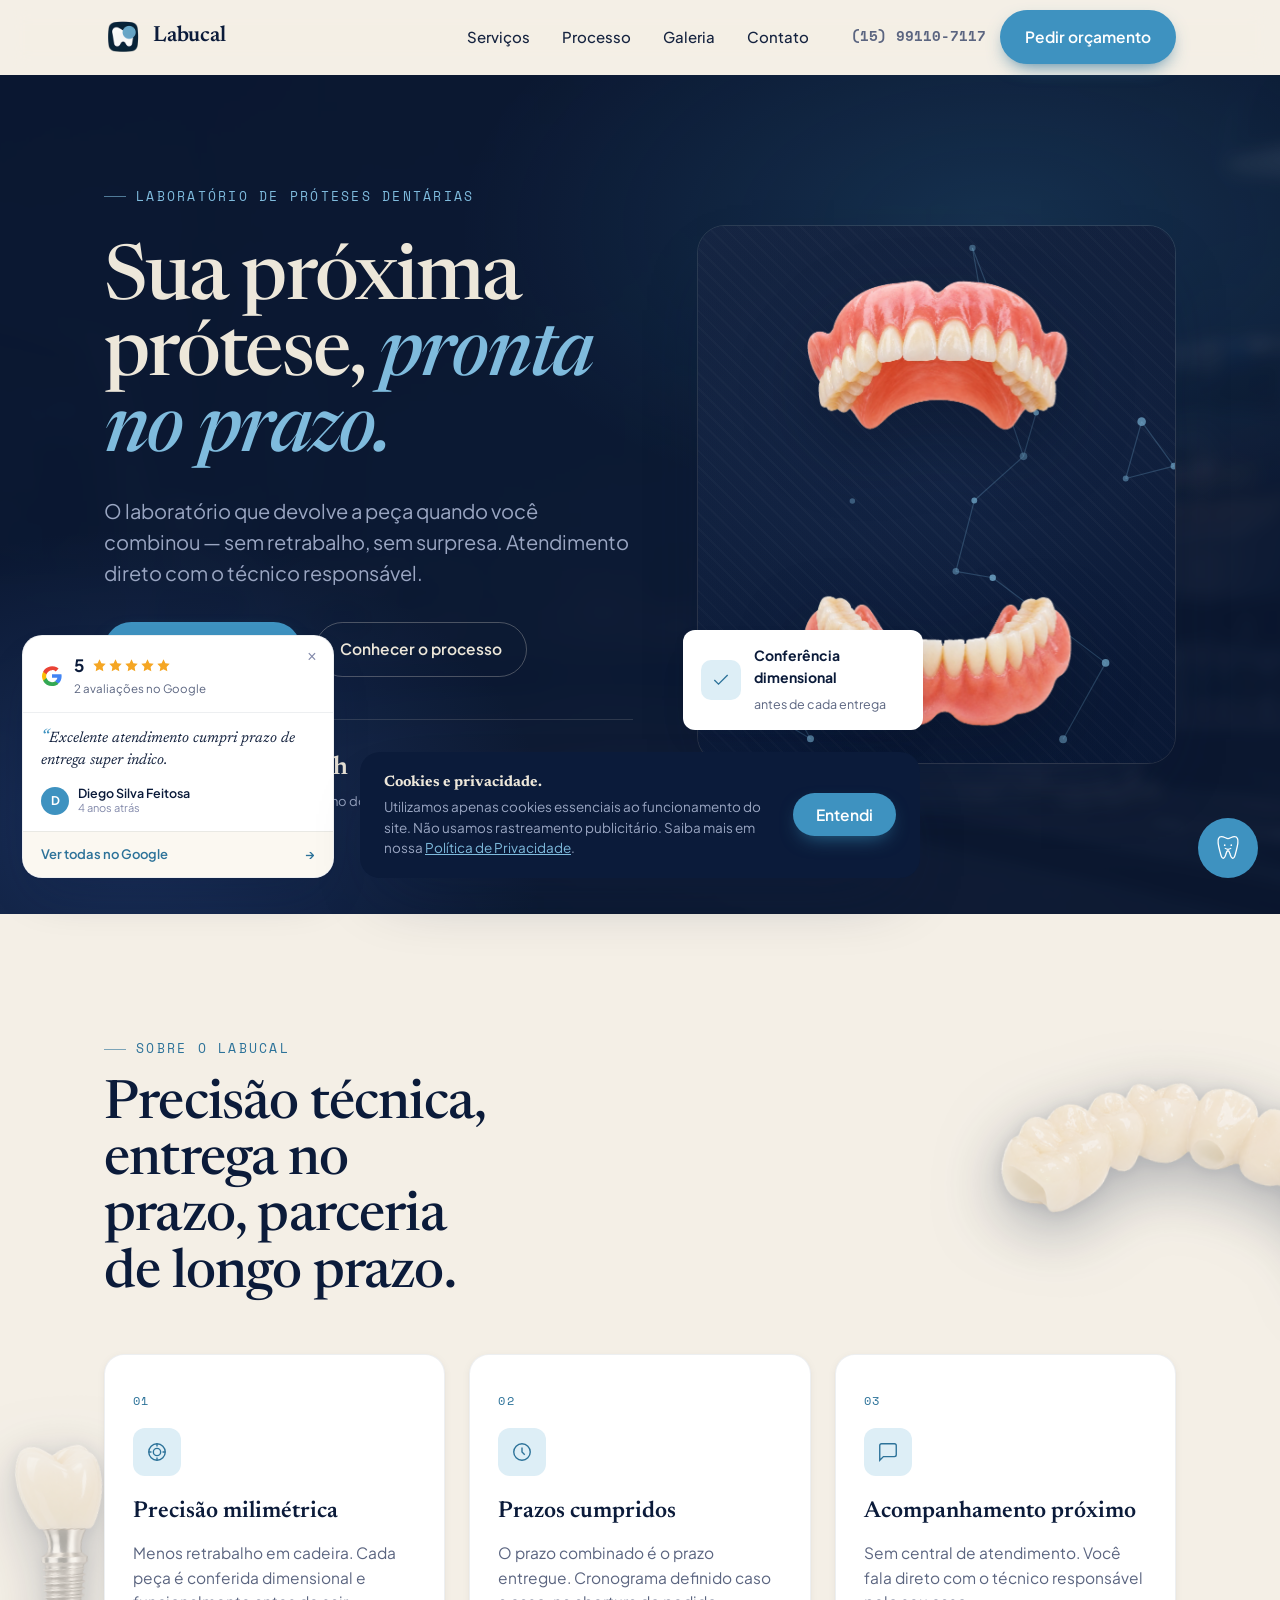
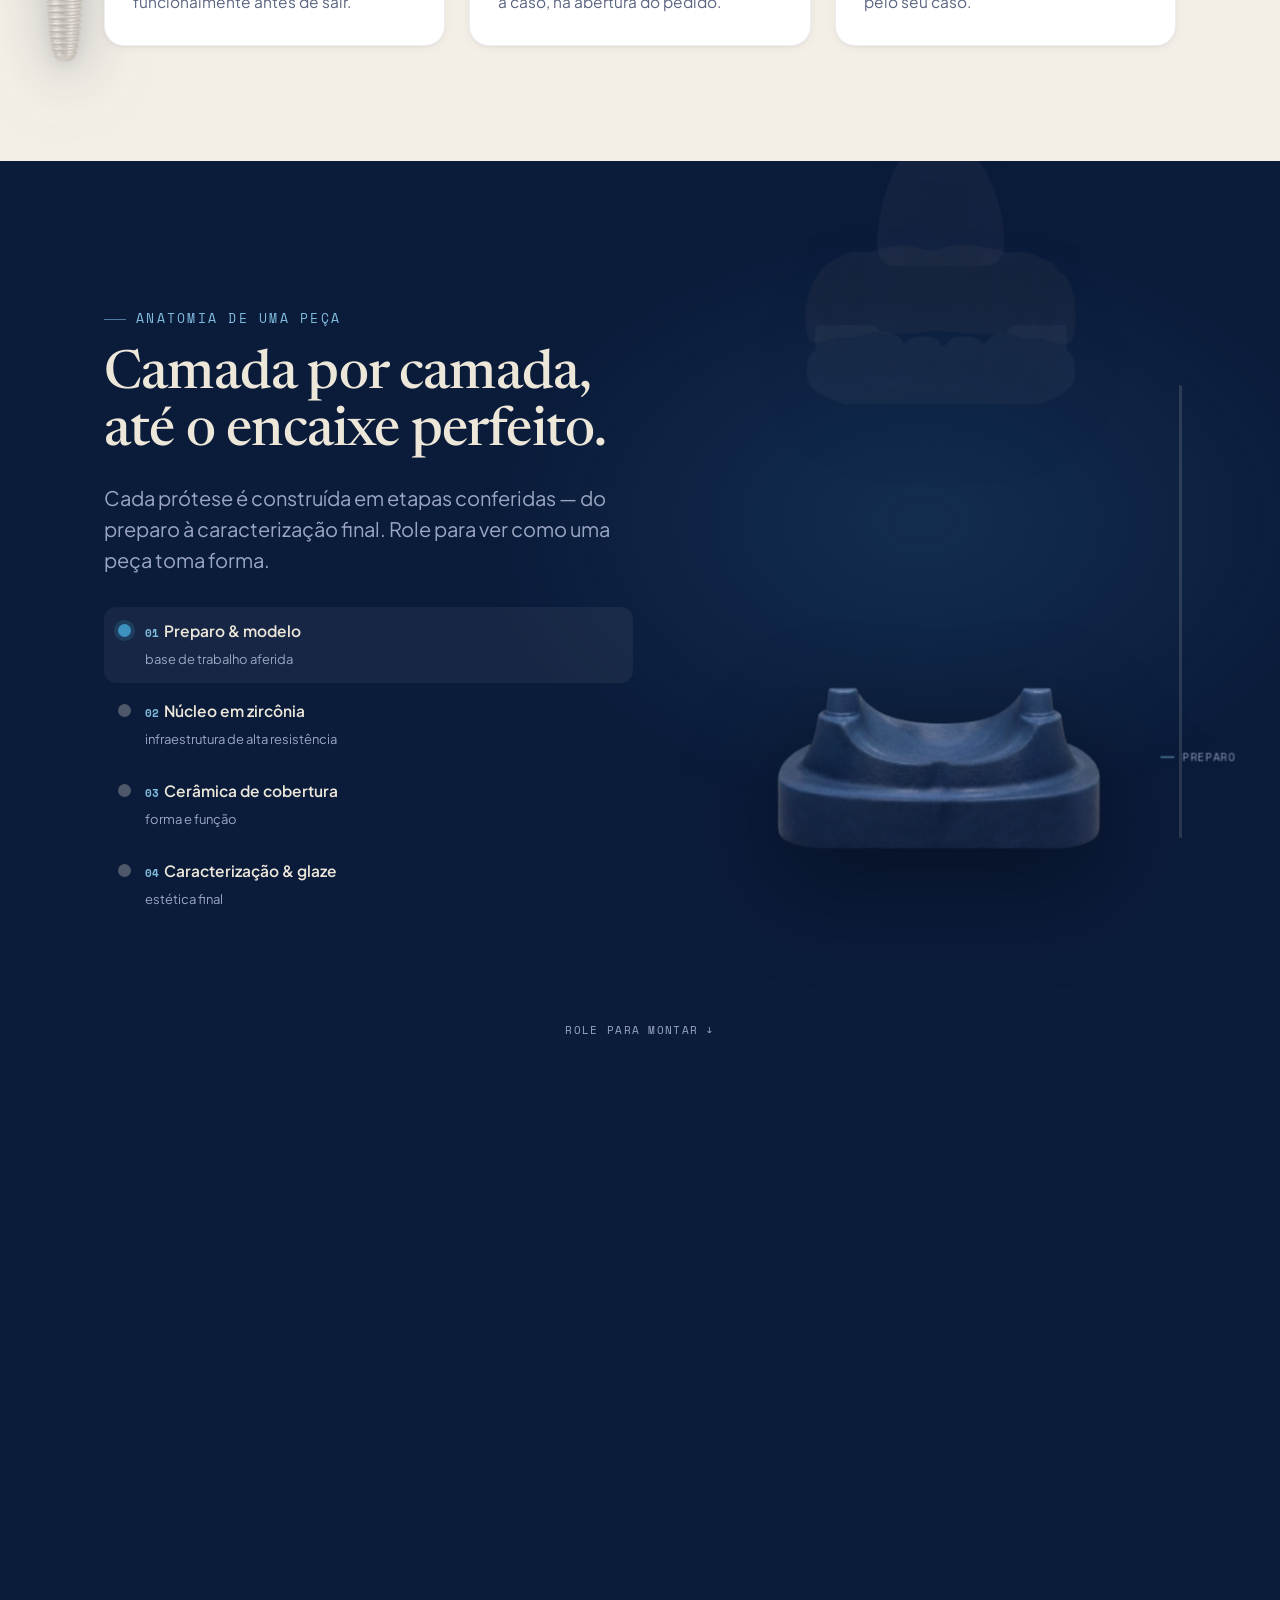
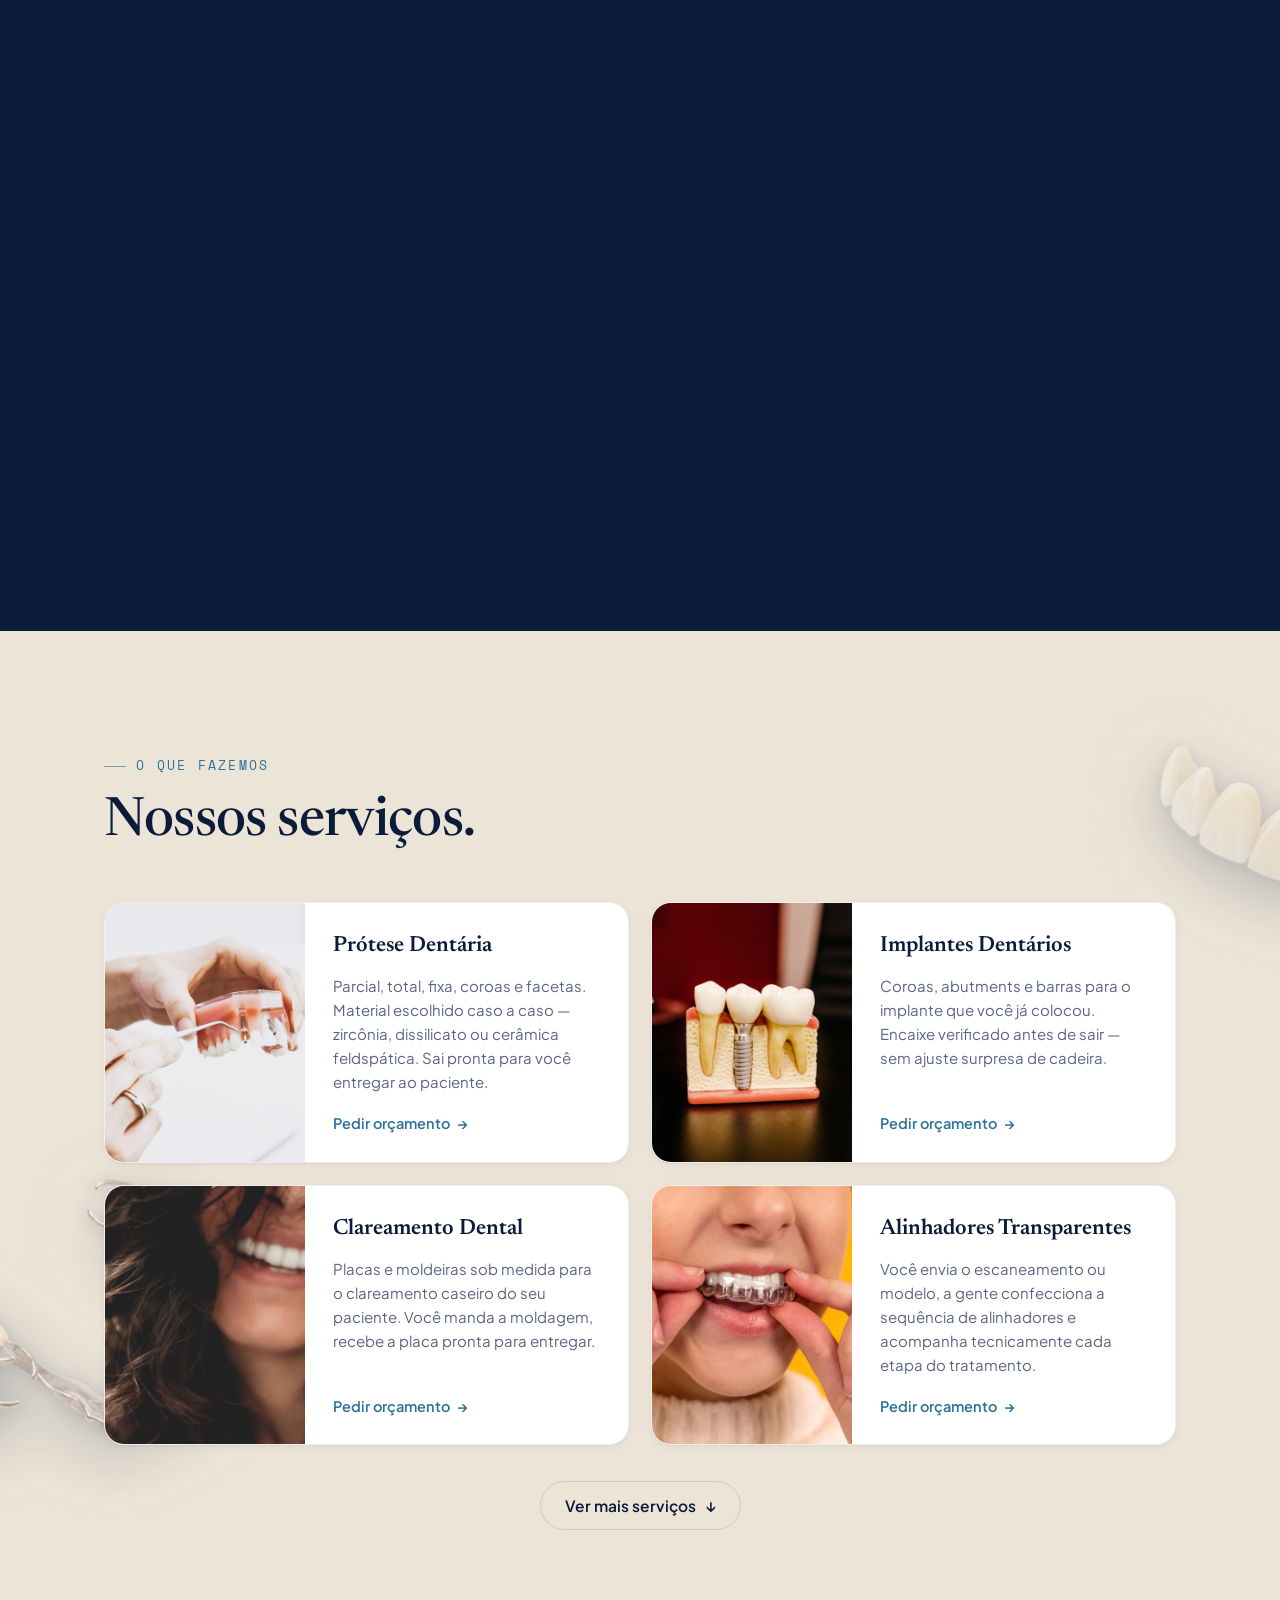
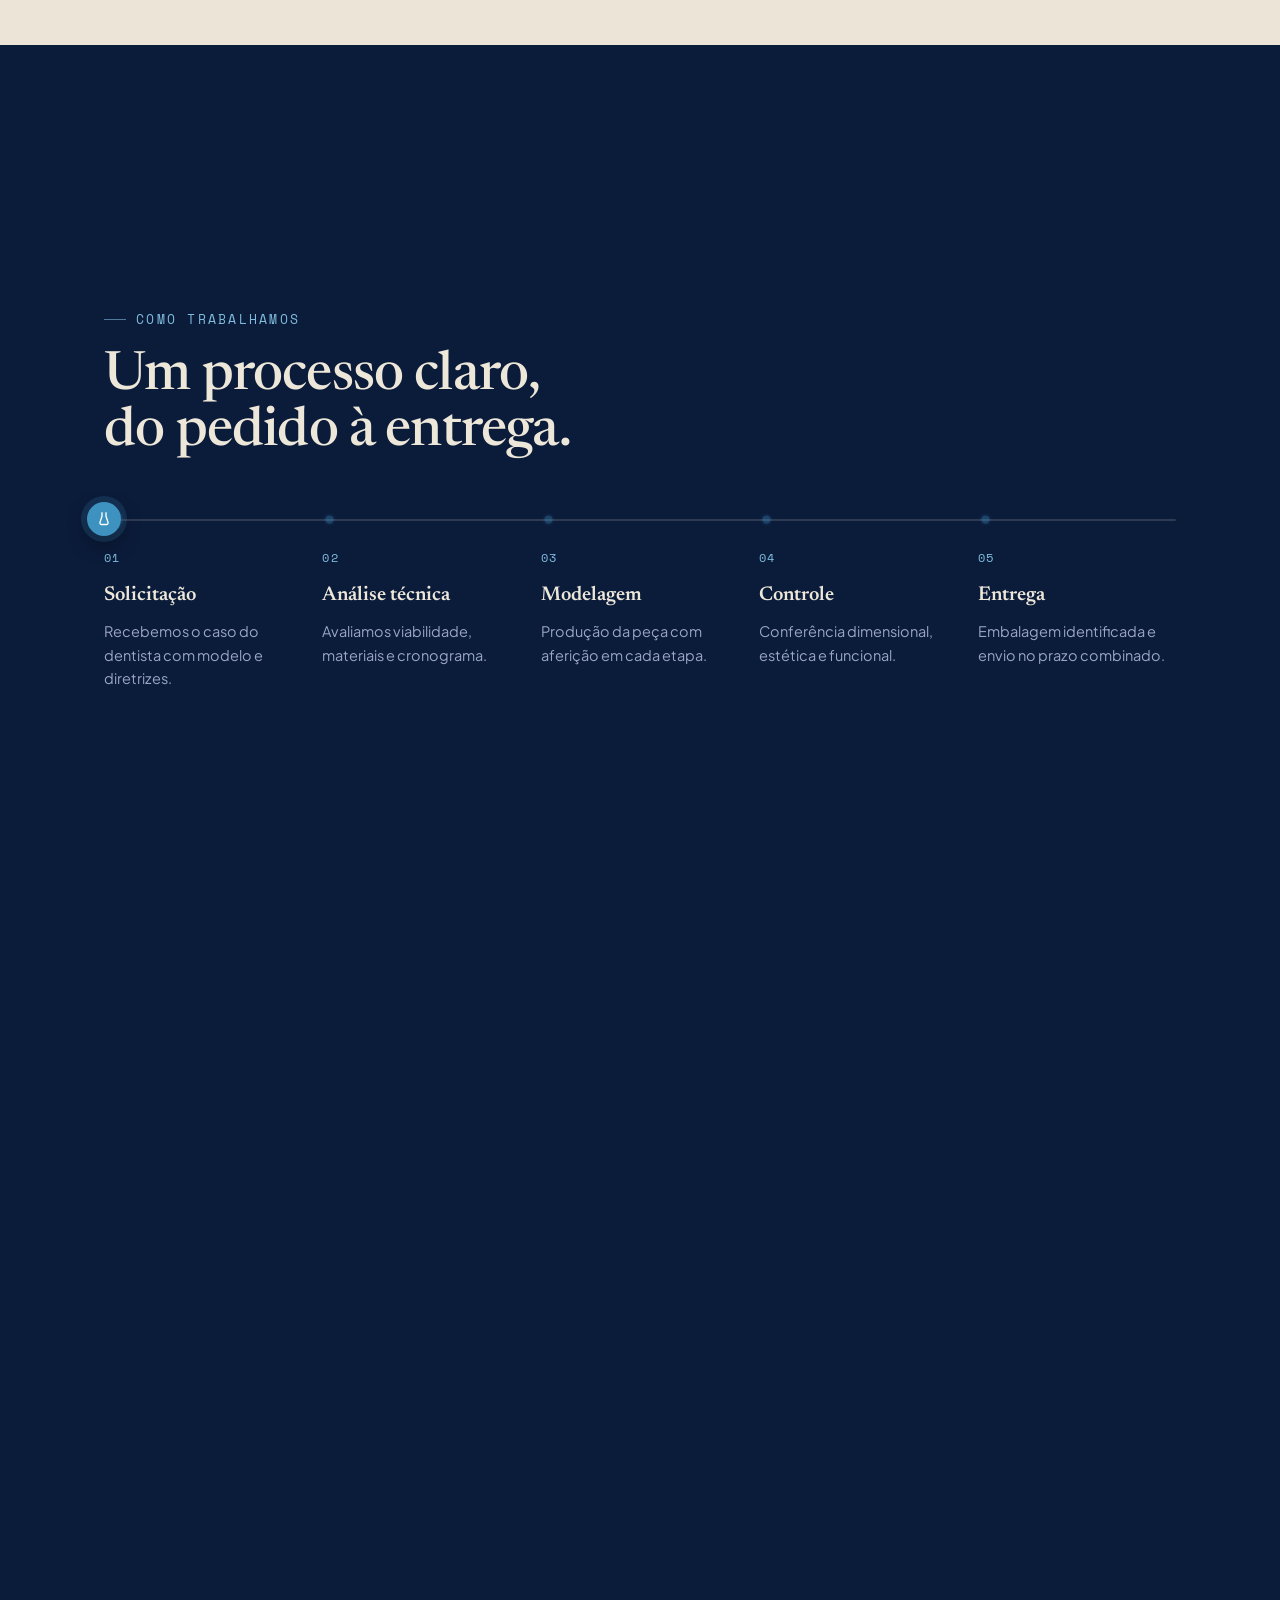
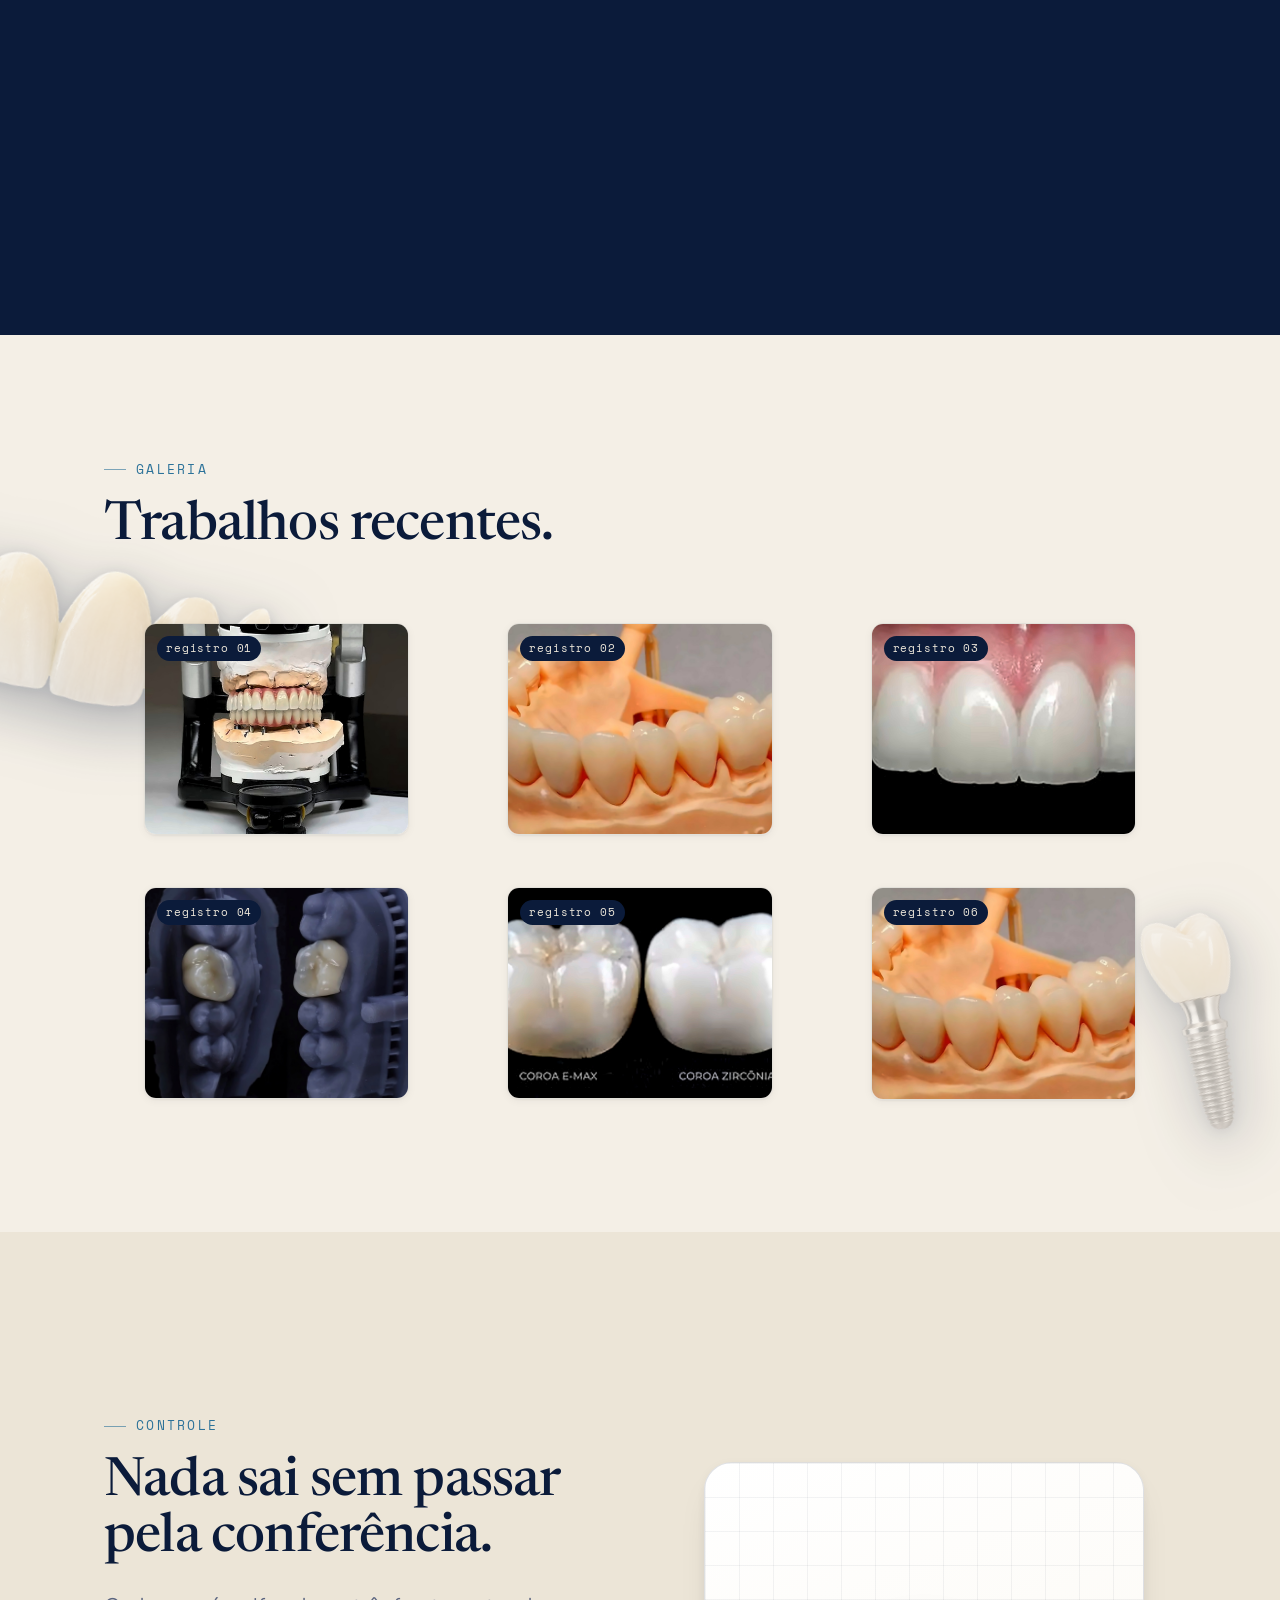
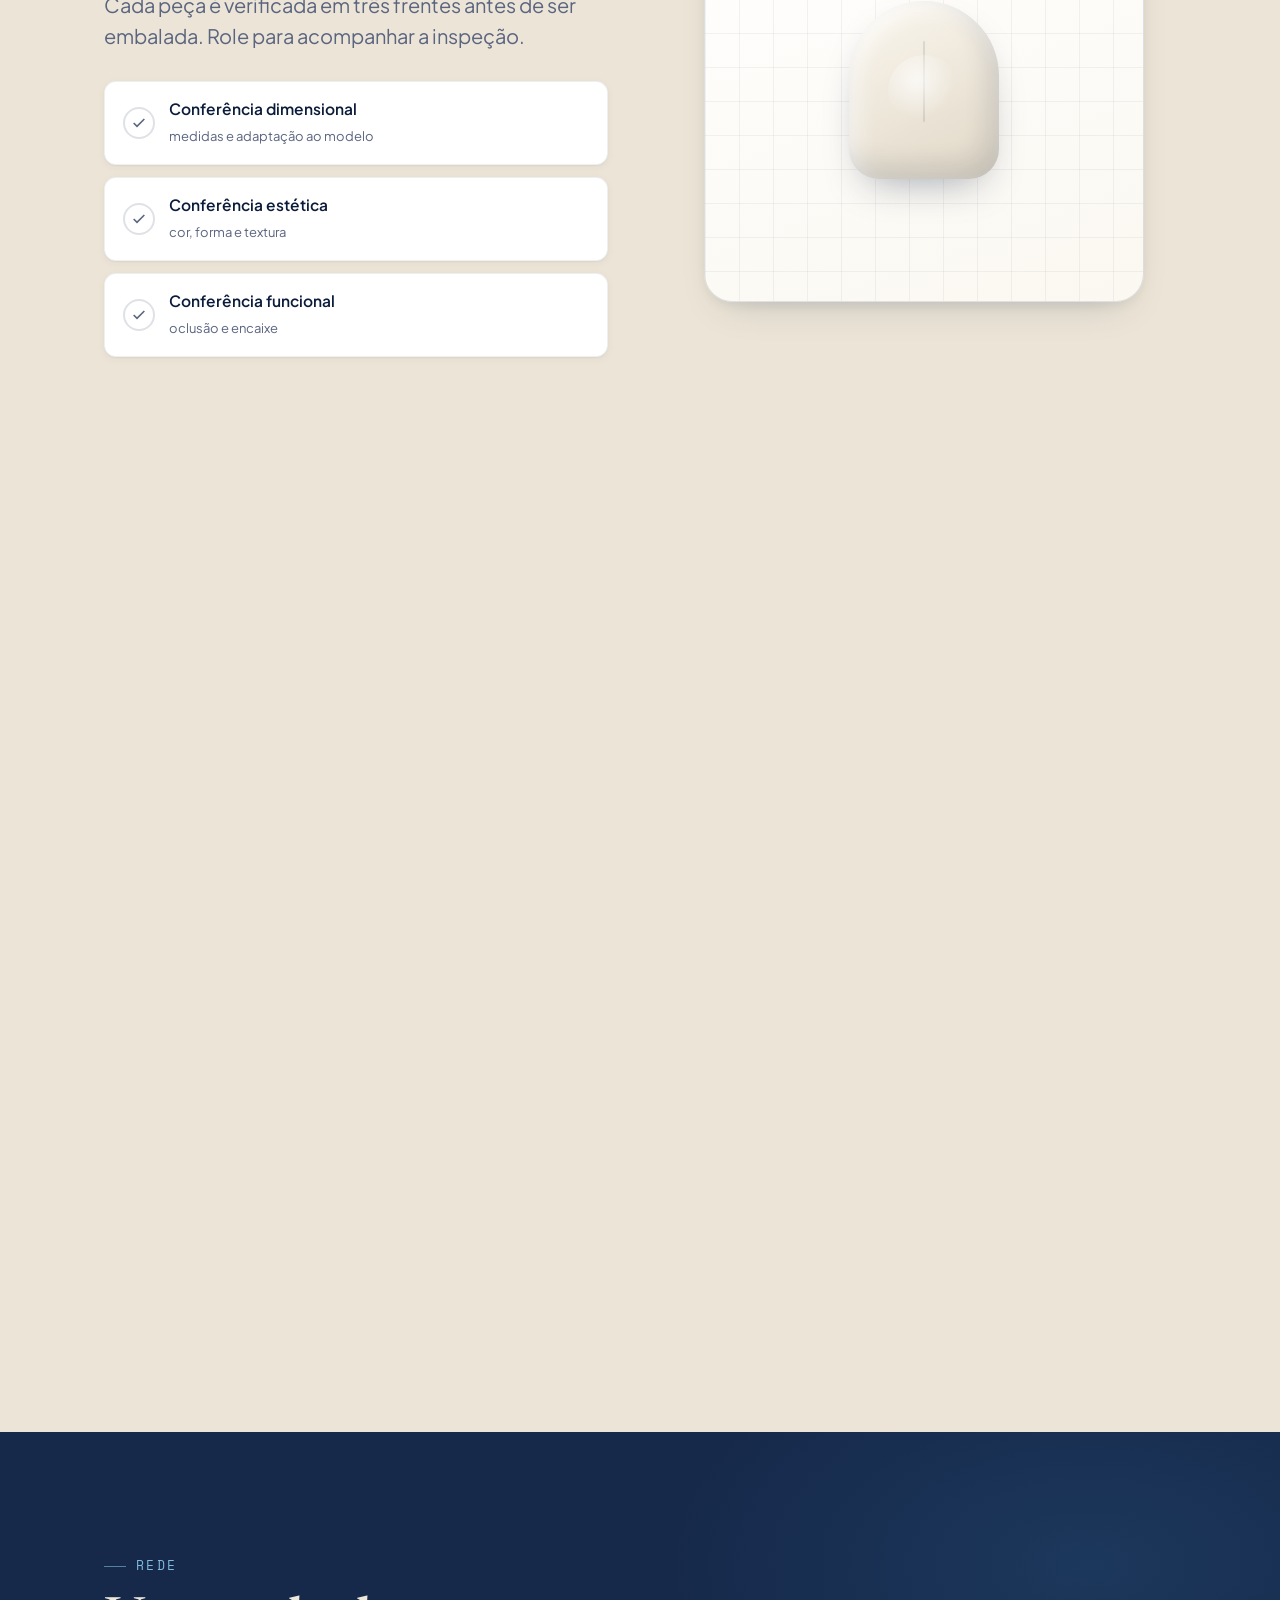
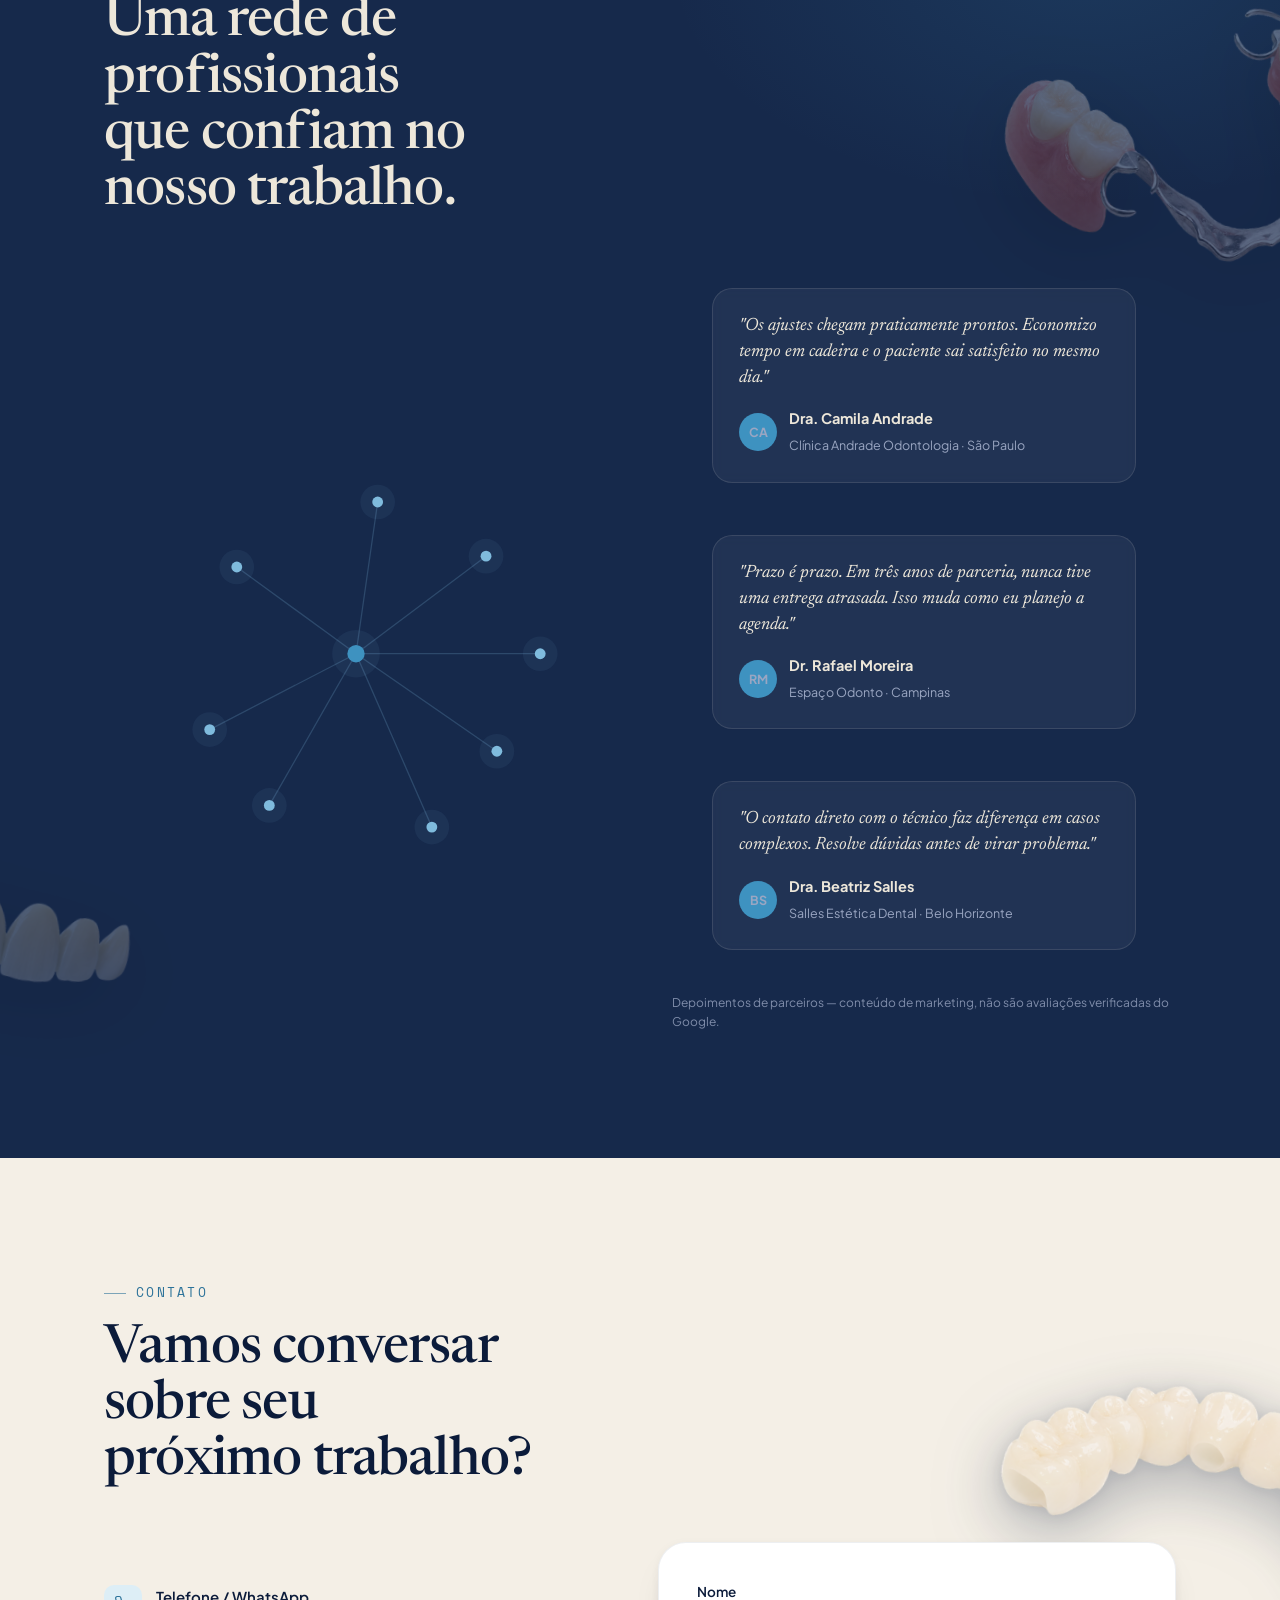
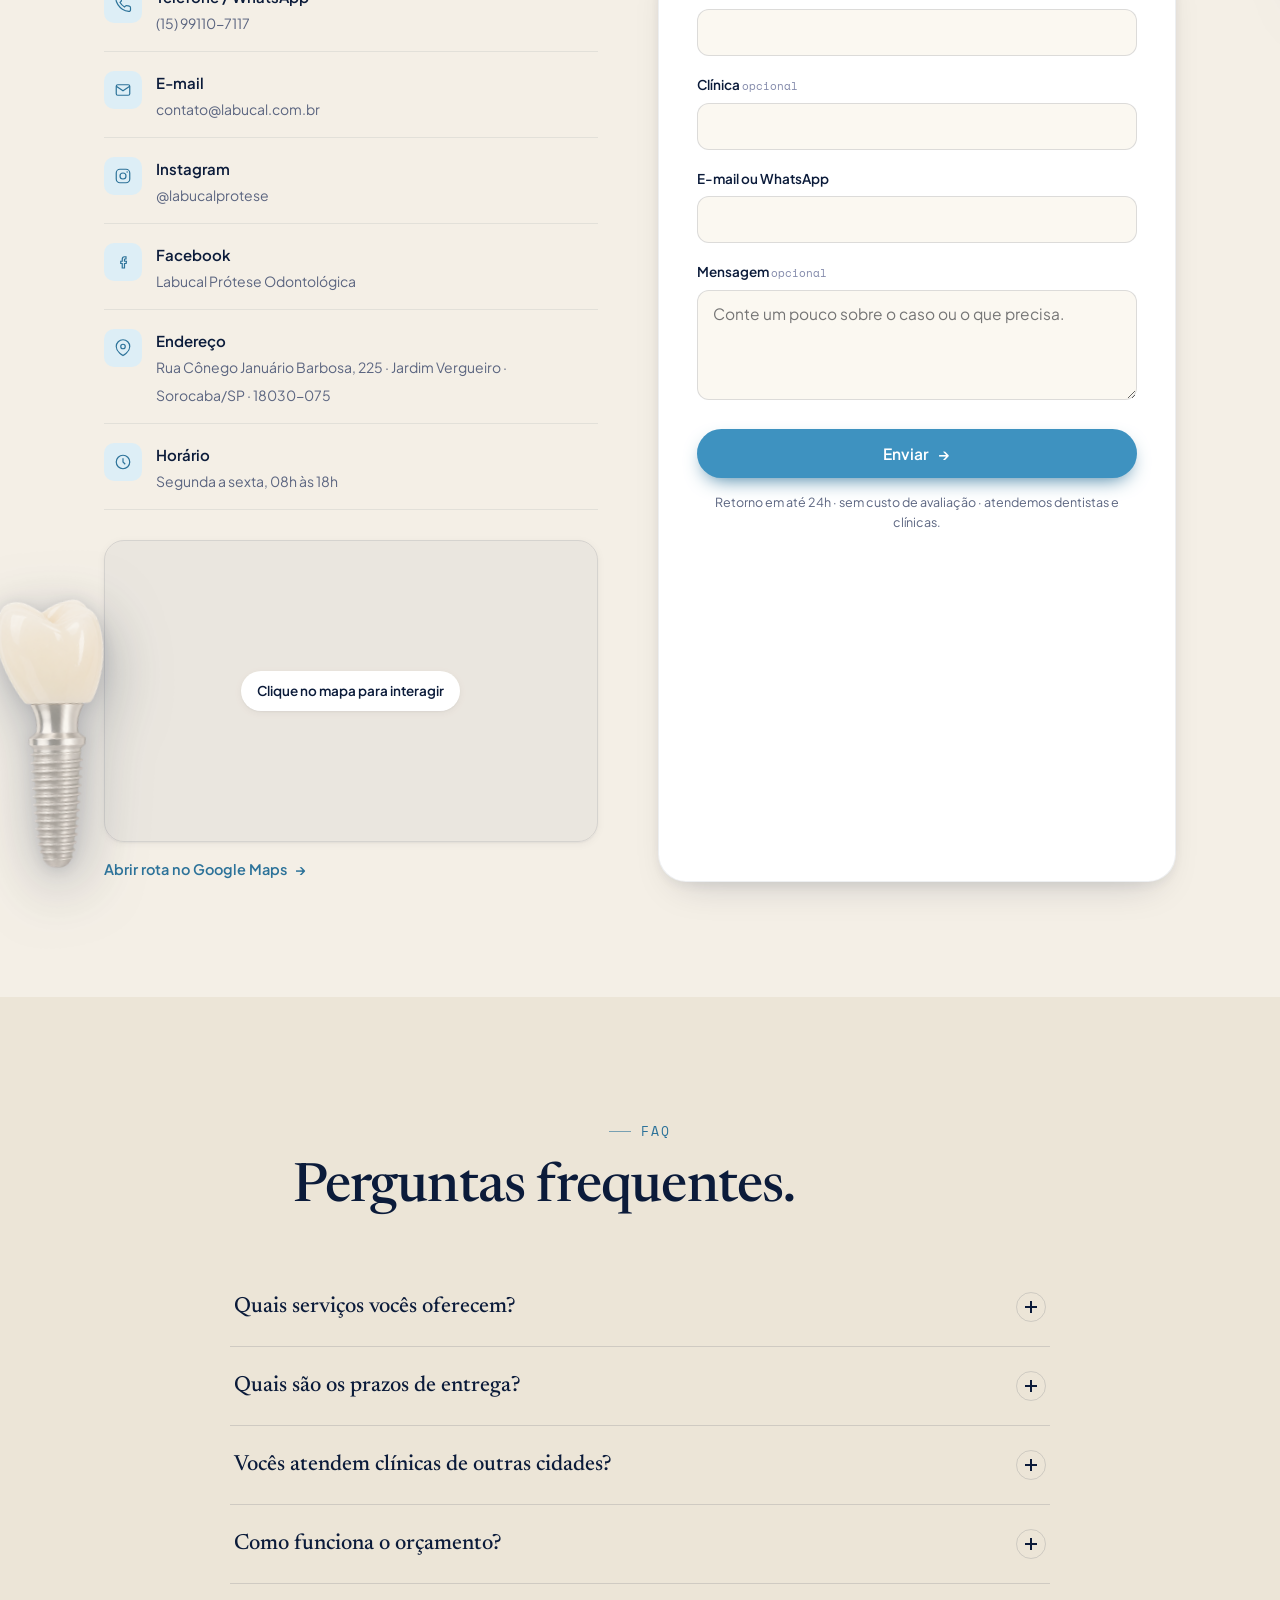
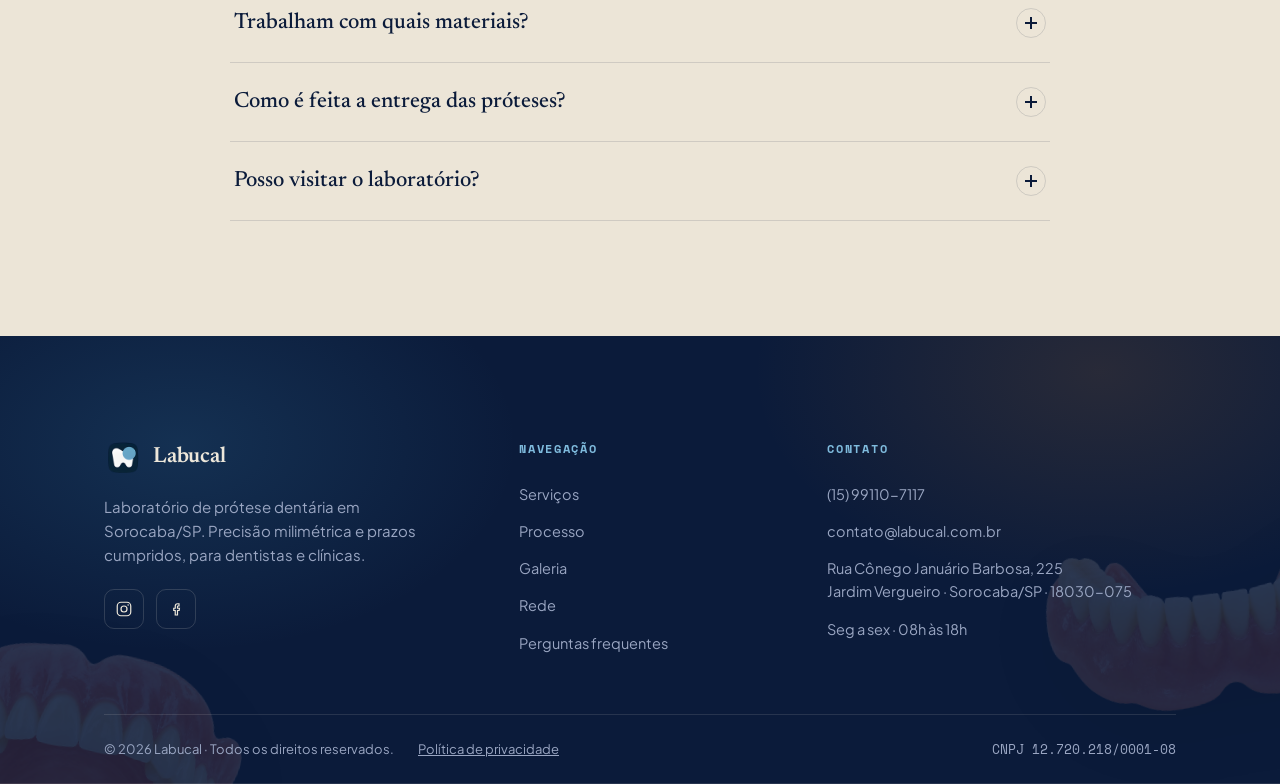
==== commit e33fa4e2: "Agregar animacion de protesis al footer" ====
--- a/landing v2/index.html
+++ b/landing v2/index.html
@@ -419,7 +419,9 @@
 </main>
 
 <!-- ============ FOOTER ============ -->
-<footer class="footer on-ink">
+<footer class="footer on-ink" id="footer">
+  <img class="footer-teeth footer-teeth-left" src="/assets/labucal-images/prosthesis-part-01-upper.webp" alt="" loading="lazy" aria-hidden="true" />
+  <img class="footer-teeth footer-teeth-right" src="/assets/labucal-images/prosthesis-part-02-lower.webp" alt="" loading="lazy" aria-hidden="true" />
   <div class="wrap">
     <div class="footer-grid">
       <div class="footer-brand-col">
--- a/landing v2/styles.css
+++ b/landing v2/styles.css
@@ -375,26 +375,26 @@
 .section-prosthesis {
   --from-x: 0px; --from-rot: 0deg; --to-x: 0px; --to-rot: 0deg;
   --scroll-x: 0px; --scroll-y: 0px; --scroll-rot: 0deg; --scroll-scale: 0.94;
-  --decor-opacity: 0.14;
+  --decor-opacity: 0.42;
   position: absolute; top: 8%;
   width: clamp(260px, 36vw, 560px);
   pointer-events: none; z-index: 0; opacity: 0;
   transform: translate3d(calc(var(--from-x) + var(--scroll-x)), var(--scroll-y), 0) rotate(calc(var(--from-rot) + var(--scroll-rot))) scale(var(--scroll-scale));
   transition: opacity 900ms ease, transform 120ms linear;
-  filter: drop-shadow(0 28px 45px rgba(11,27,58,.18));
+  filter: drop-shadow(0 18px 32px rgba(11,27,58,.55)) drop-shadow(0 3px 8px rgba(11,27,58,.45));
 }
 .section-prosthesis.in {
   opacity: var(--decor-opacity);
   transform: translate3d(calc(var(--to-x) + var(--scroll-x)), var(--scroll-y), 0) rotate(calc(var(--to-rot) + var(--scroll-rot))) scale(var(--scroll-scale));
 }
-.on-ink .section-prosthesis { --decor-opacity: 0.20; filter: drop-shadow(0 28px 50px rgba(0,0,0,.35)); }
+.on-ink .section-prosthesis { --decor-opacity: 0.30; filter: drop-shadow(0 22px 44px rgba(0,0,0,.5)); }
 .section-prosthesis.decor-right { right: max(-120px, -7vw); top: 8%; --from-x: 120px; --from-rot: 12deg; --to-rot: -5deg; }
 .section-prosthesis.decor-left  { left: max(-140px, -8vw); bottom: 8%; top: auto; --from-x: -120px; --from-rot: -13deg; --to-rot: 5deg; }
 .section-prosthesis.decor-high  { top: 10%; bottom: auto; }
 .section-prosthesis.decor-low   { top: auto; bottom: 4%; }
 .section-prosthesis.decor-slim  { width: clamp(180px, 26vw, 410px); }
-.section-prosthesis.decor-small { width: clamp(160px, 21vw, 320px); --decor-opacity: 0.10; }
-.on-ink .section-prosthesis.decor-small { --decor-opacity: 0.14; }
+.section-prosthesis.decor-small { width: clamp(160px, 21vw, 320px); --decor-opacity: 0.32; }
+.on-ink .section-prosthesis.decor-small { --decor-opacity: 0.24; }
 .section-prosthesis.decor-left.decor-small  { left: max(-90px, -5vw); }
 .section-prosthesis.decor-right.decor-small { right: max(-90px, -5vw); }
 @media (max-width: 860px) { .section-prosthesis { display: none; } }
@@ -583,7 +583,48 @@
 /* =====================================================
    FOOTER
    ===================================================== */
-.footer { background: var(--ink); color: var(--on-ink); padding-block: clamp(56px,7vw,84px) 0; }
+.footer {
+  background: var(--ink);
+  color: var(--on-ink);
+  padding-block: clamp(64px,8vw,104px) 0;
+  position: relative;
+  overflow: hidden;
+  isolation: isolate;
+}
+.footer::before {
+  content: "";
+  position: absolute;
+  inset: 0;
+  z-index: -2;
+  background:
+    radial-gradient(520px 320px at 14% 24%, rgba(62,146,192,.18), transparent 65%),
+    radial-gradient(560px 360px at 86% 8%, rgba(192,119,44,.16), transparent 62%);
+}
+.footer::after {
+  content: "";
+  position: absolute;
+  inset: auto 0 0;
+  height: 1px;
+  background: rgba(237,231,218,.12);
+}
+.footer .wrap { position: relative; z-index: 2; }
+.footer-teeth {
+  position: absolute;
+  z-index: 1;
+  width: clamp(220px, 30vw, 440px);
+  max-width: none;
+  opacity: .13;
+  pointer-events: none;
+  filter: blur(.2px) drop-shadow(0 24px 42px rgba(0,0,0,.45));
+  transform: translateY(70px) rotate(var(--rot, 0deg)) scale(.94);
+  transition: transform 900ms cubic-bezier(.22,1,.36,1), opacity 900ms ease;
+}
+.footer-teeth-left { left: max(-150px, -9vw); bottom: -88px; --rot: 10deg; }
+.footer-teeth-right { right: max(-170px, -10vw); top: 20px; --rot: -8deg; }
+.footer.in .footer-teeth {
+  opacity: .24;
+  transform: translateY(0) rotate(var(--rot, 0deg)) scale(1);
+}
 .footer-grid { display: grid; grid-template-columns: 1.4fr 1fr 1.3fr; gap: 40px; padding-bottom: 52px; }
 .footer .brand .word, .footer .brand .mark { color: var(--on-ink); }
 .footer .brand .mark { background: rgba(237,231,218,.1); }
@@ -599,8 +640,9 @@
 .footer-bottom a { color: var(--on-ink-mut); }
 .footer-bottom a:hover { color: var(--on-ink); }
 .footer-bottom .cnpj { font-family: var(--font-mono); margin-left: auto; }
-@media (max-width: 760px){ .footer-grid { grid-template-columns: 1fr 1fr; } .footer-brand-col { grid-column: 1/-1; } }
-@media (max-width: 480px){ .footer-grid { grid-template-columns: 1fr; } .footer-bottom .cnpj{ margin-left:0; } }
+@media (max-width: 760px){ .footer-grid { grid-template-columns: 1fr 1fr; } .footer-brand-col { grid-column: 1/-1; } .footer-teeth { opacity: .11; } }
+@media (max-width: 480px){ .footer-grid { grid-template-columns: 1fr; } .footer-bottom .cnpj{ margin-left:0; } .footer-teeth-right { display: none; } }
+@media (prefers-reduced-motion: reduce) { .footer-teeth { transition: none; transform: rotate(var(--rot, 0deg)) scale(1); } }
 
 /* =====================================================
    FLOATING: CHAT
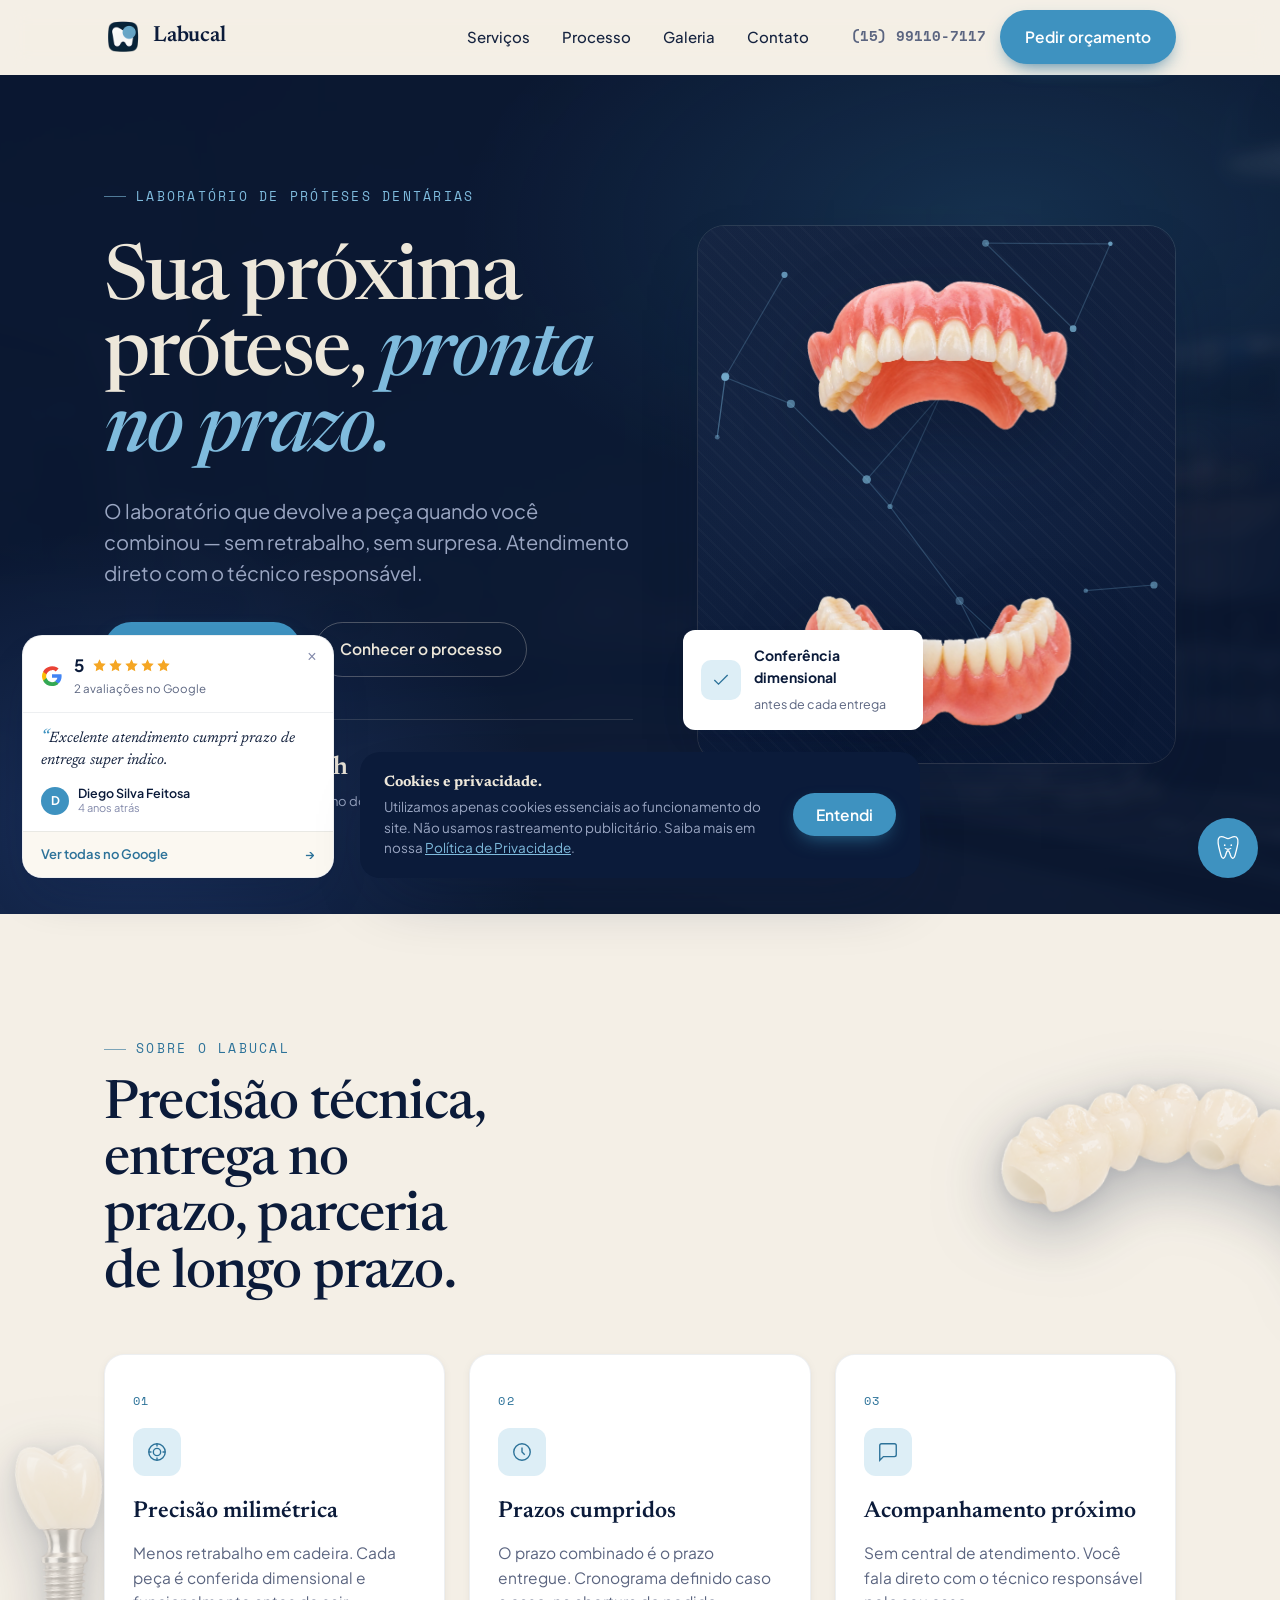
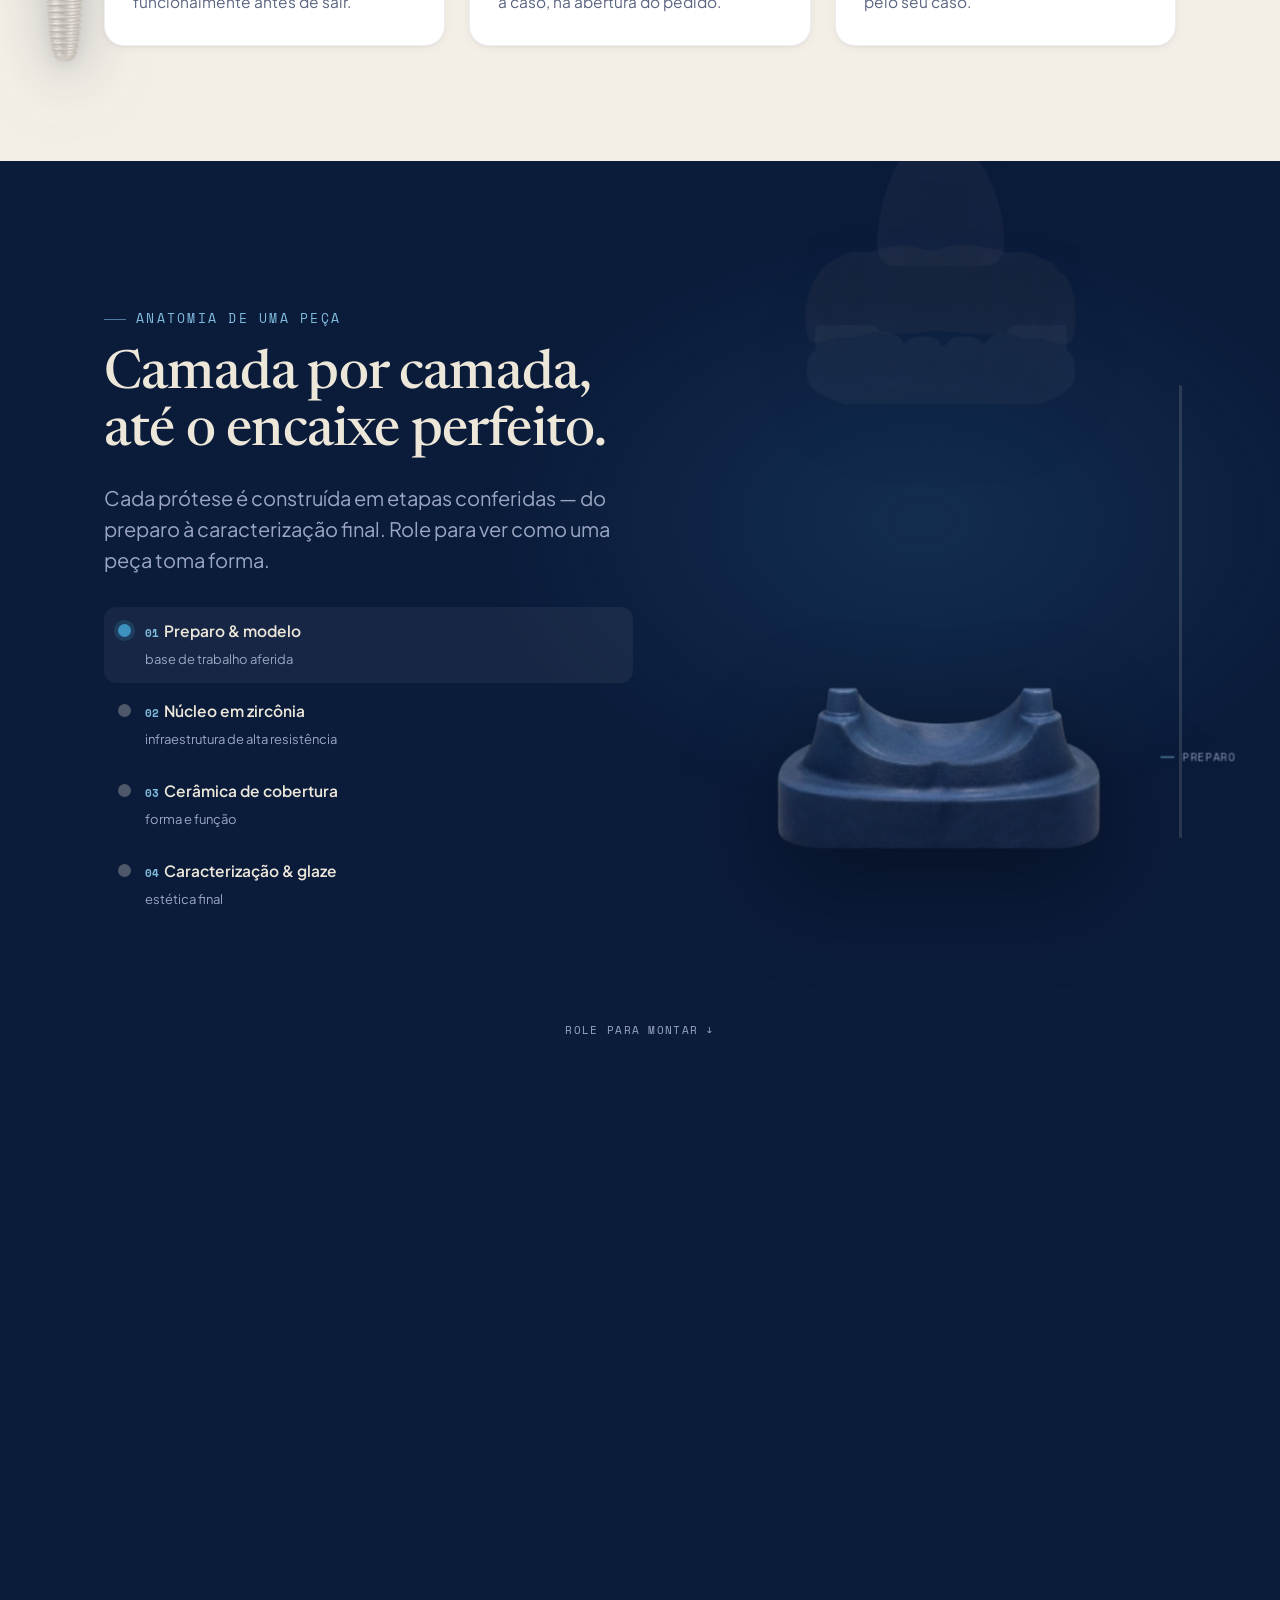
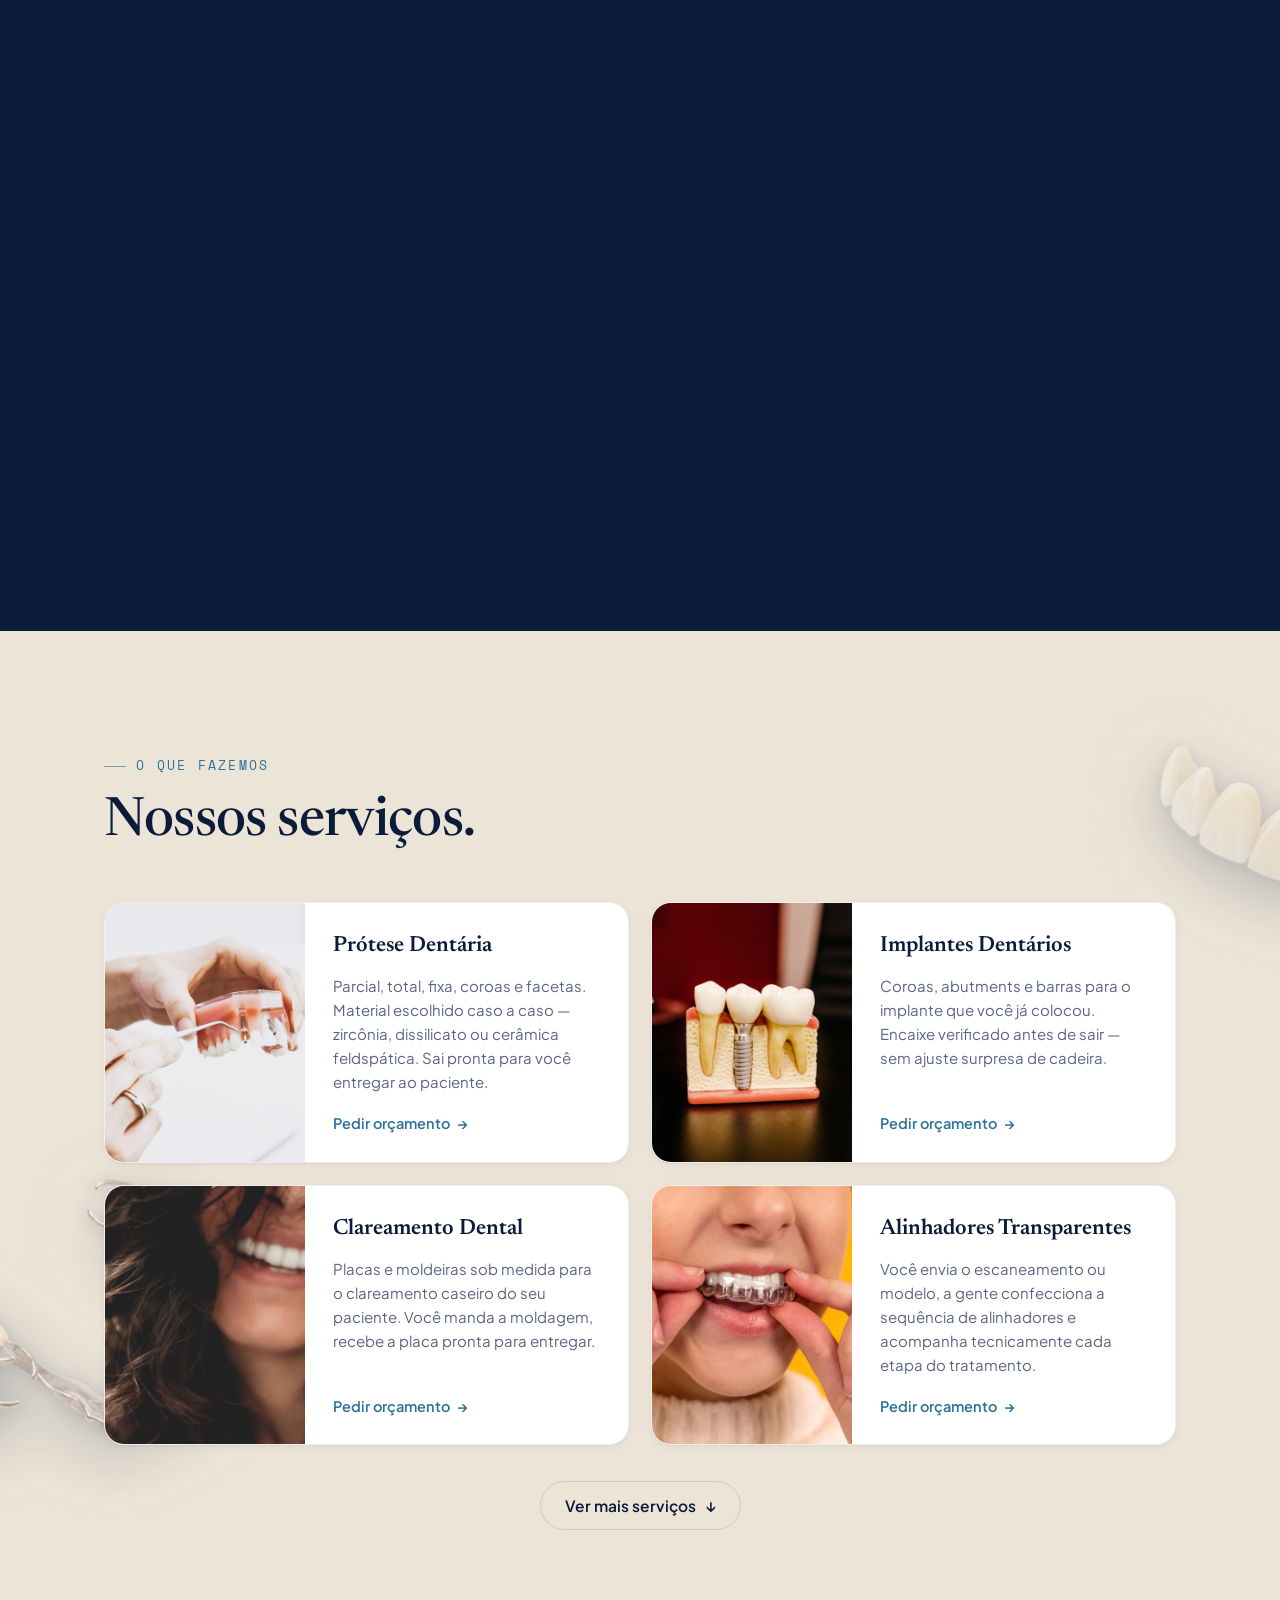
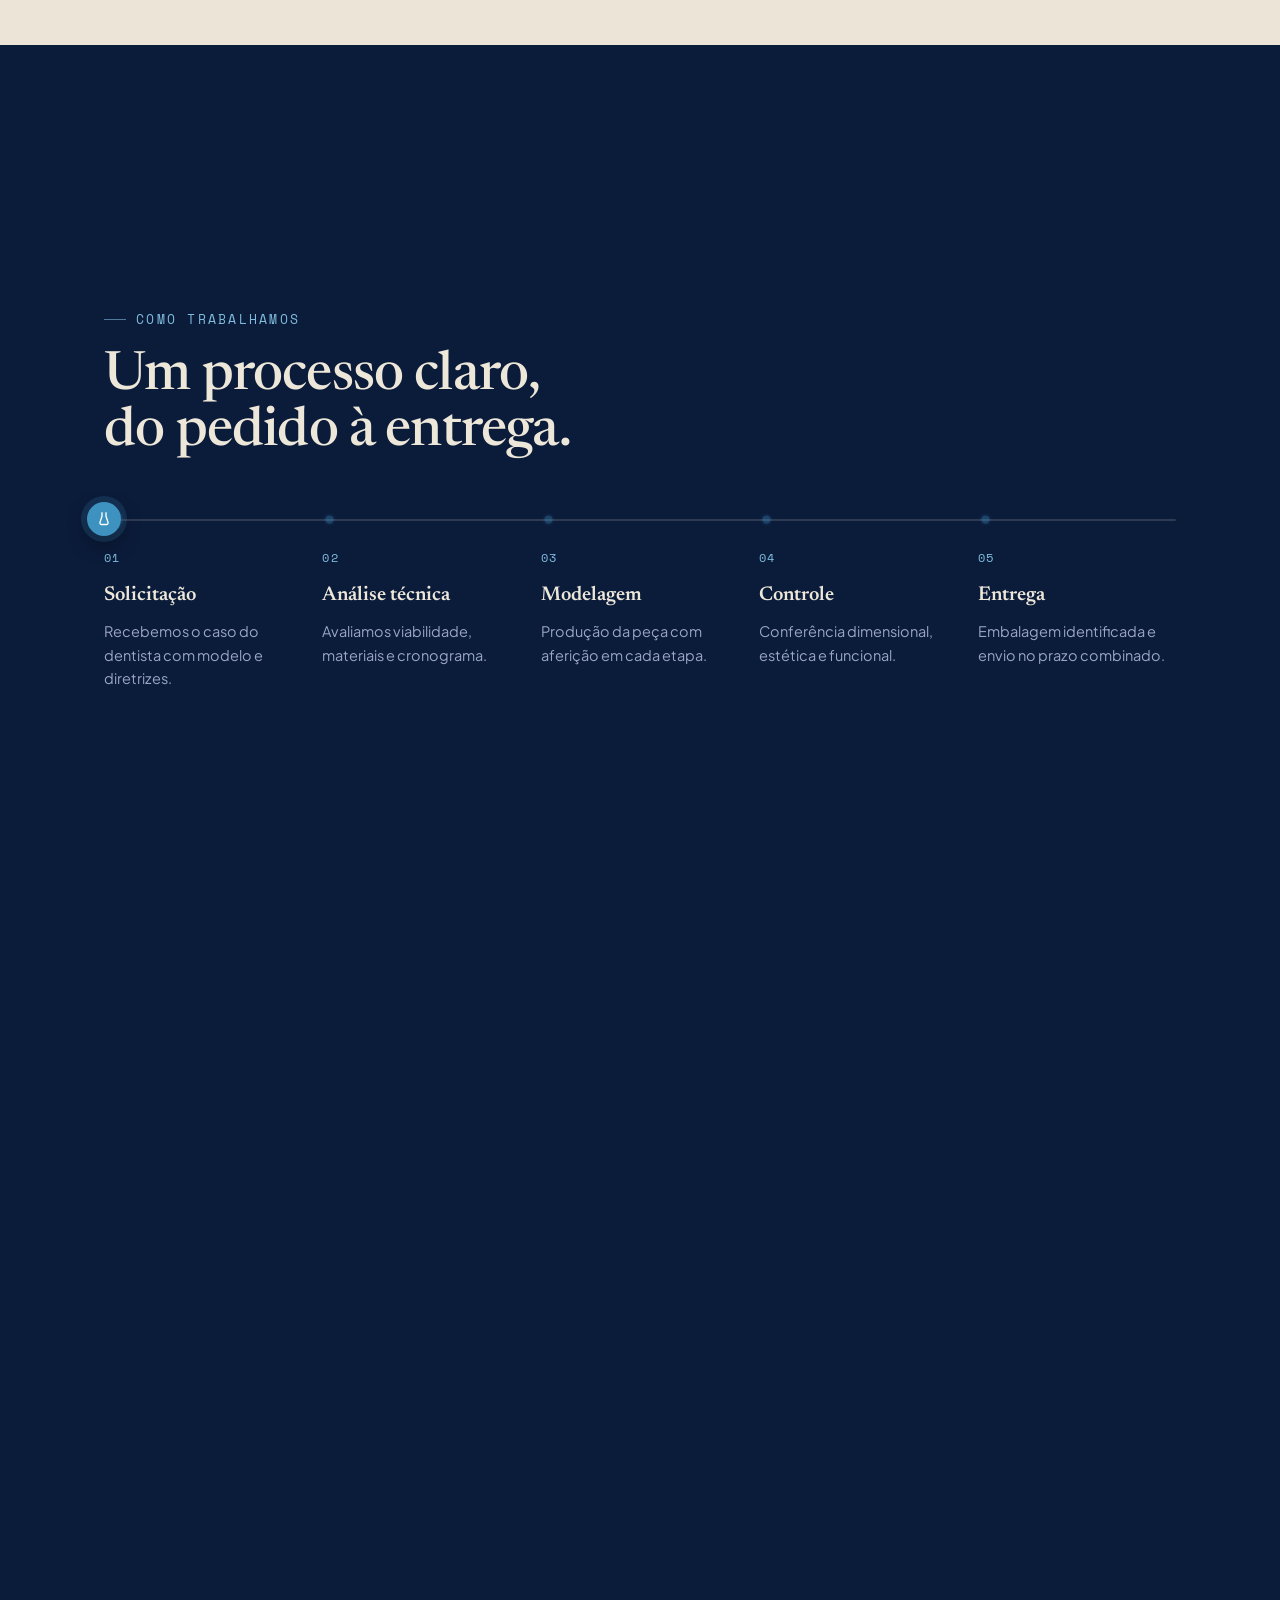
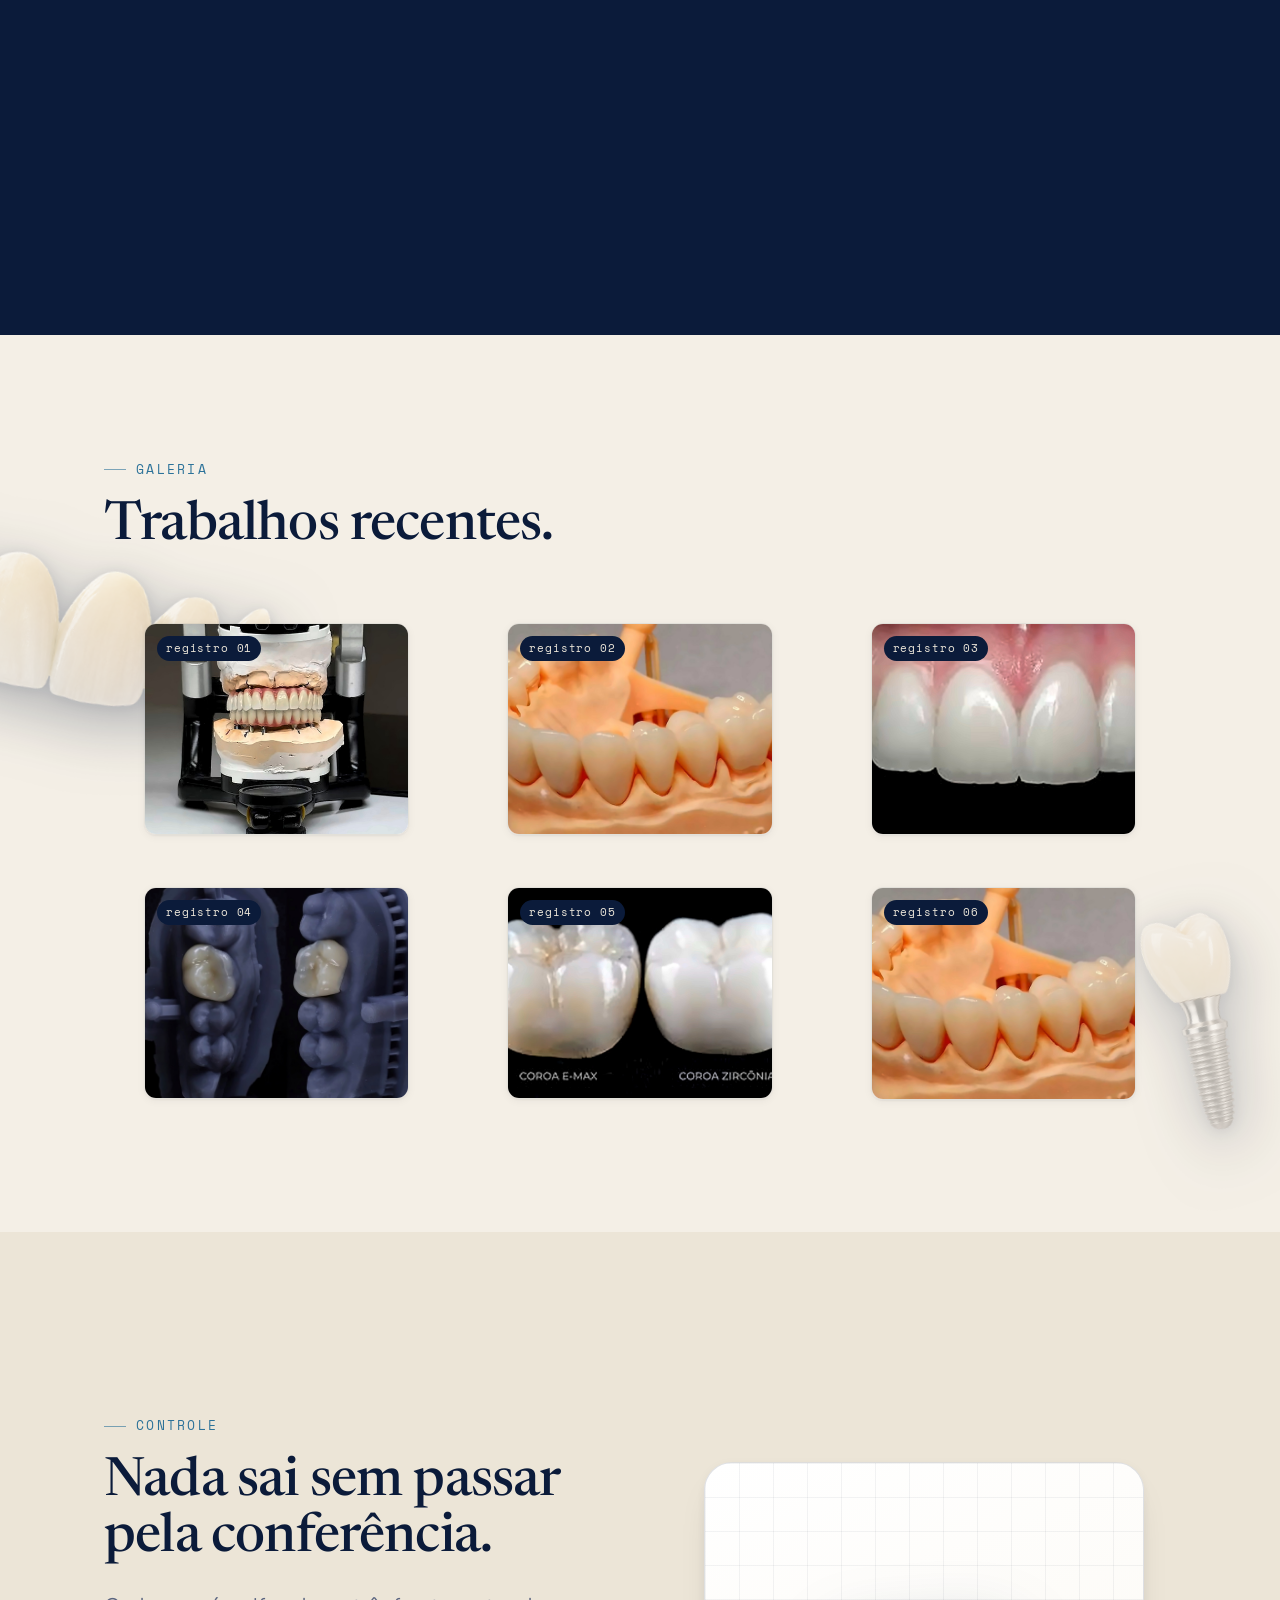
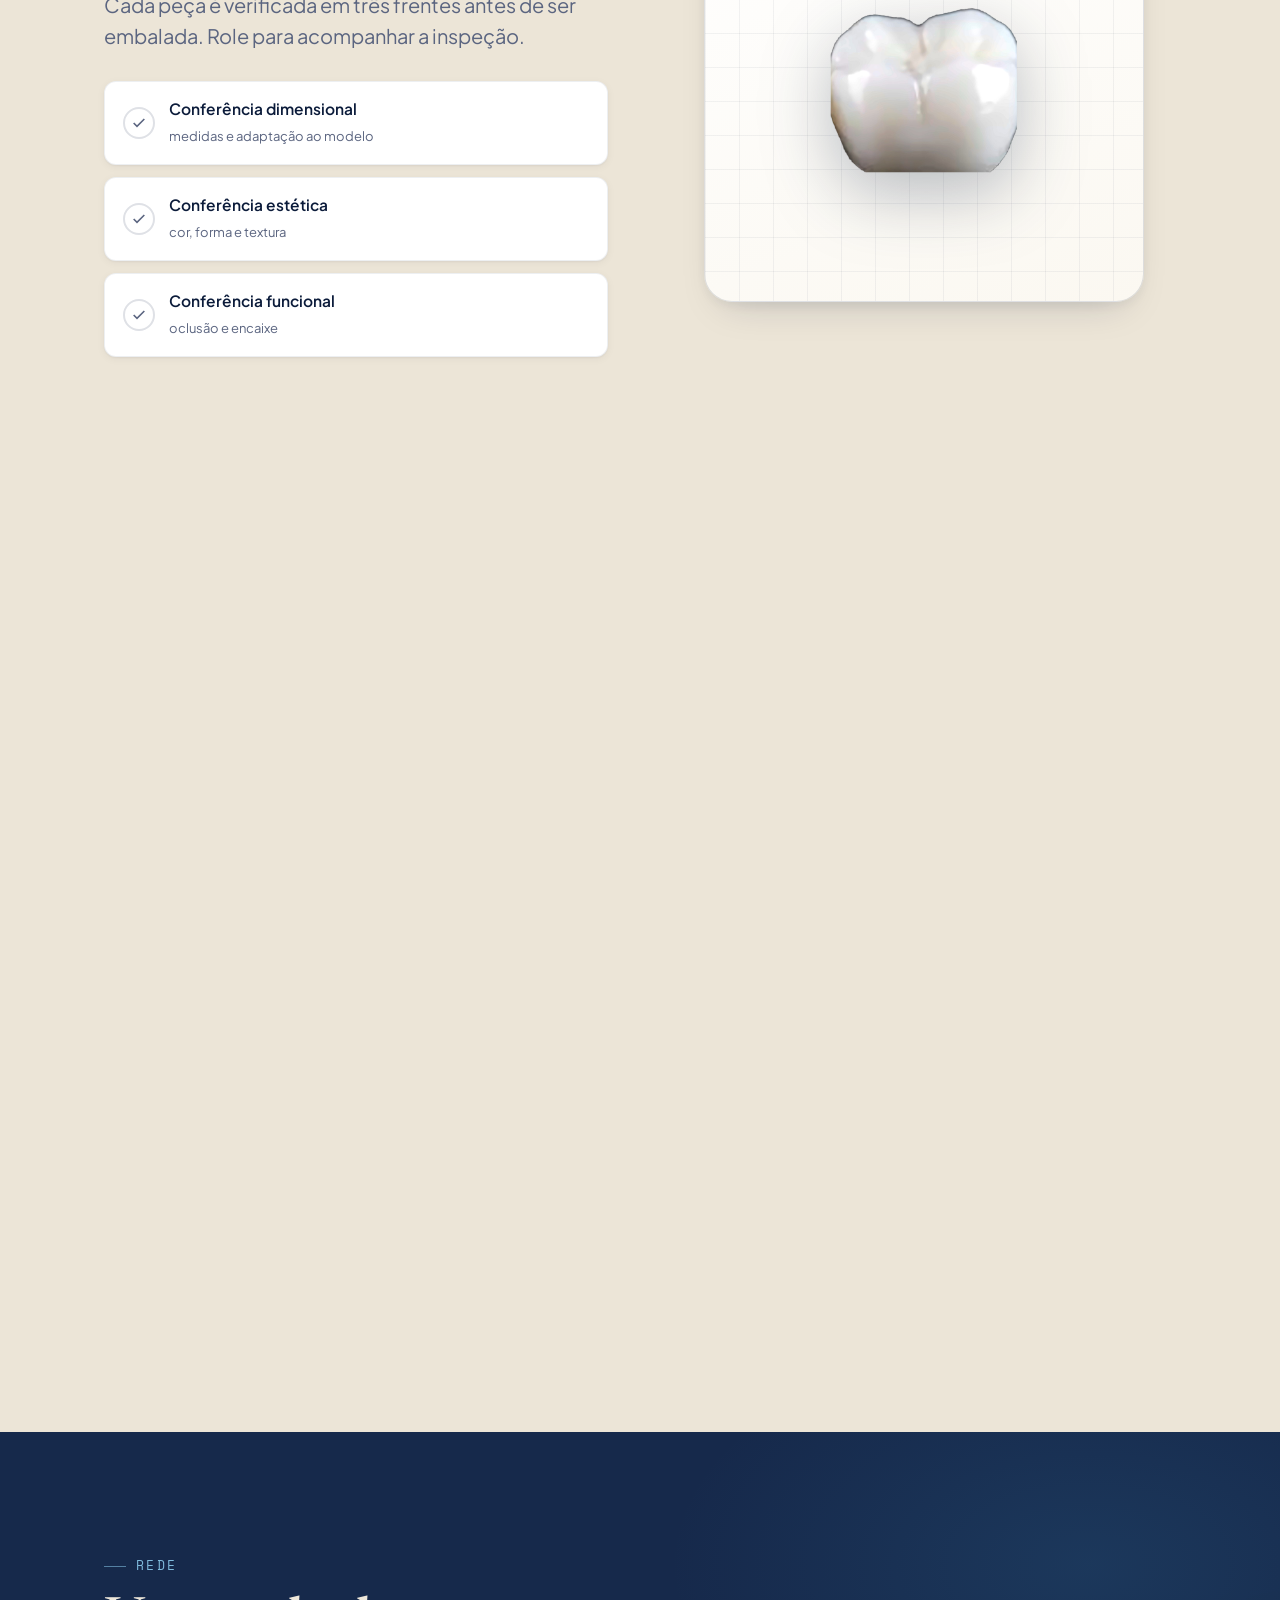
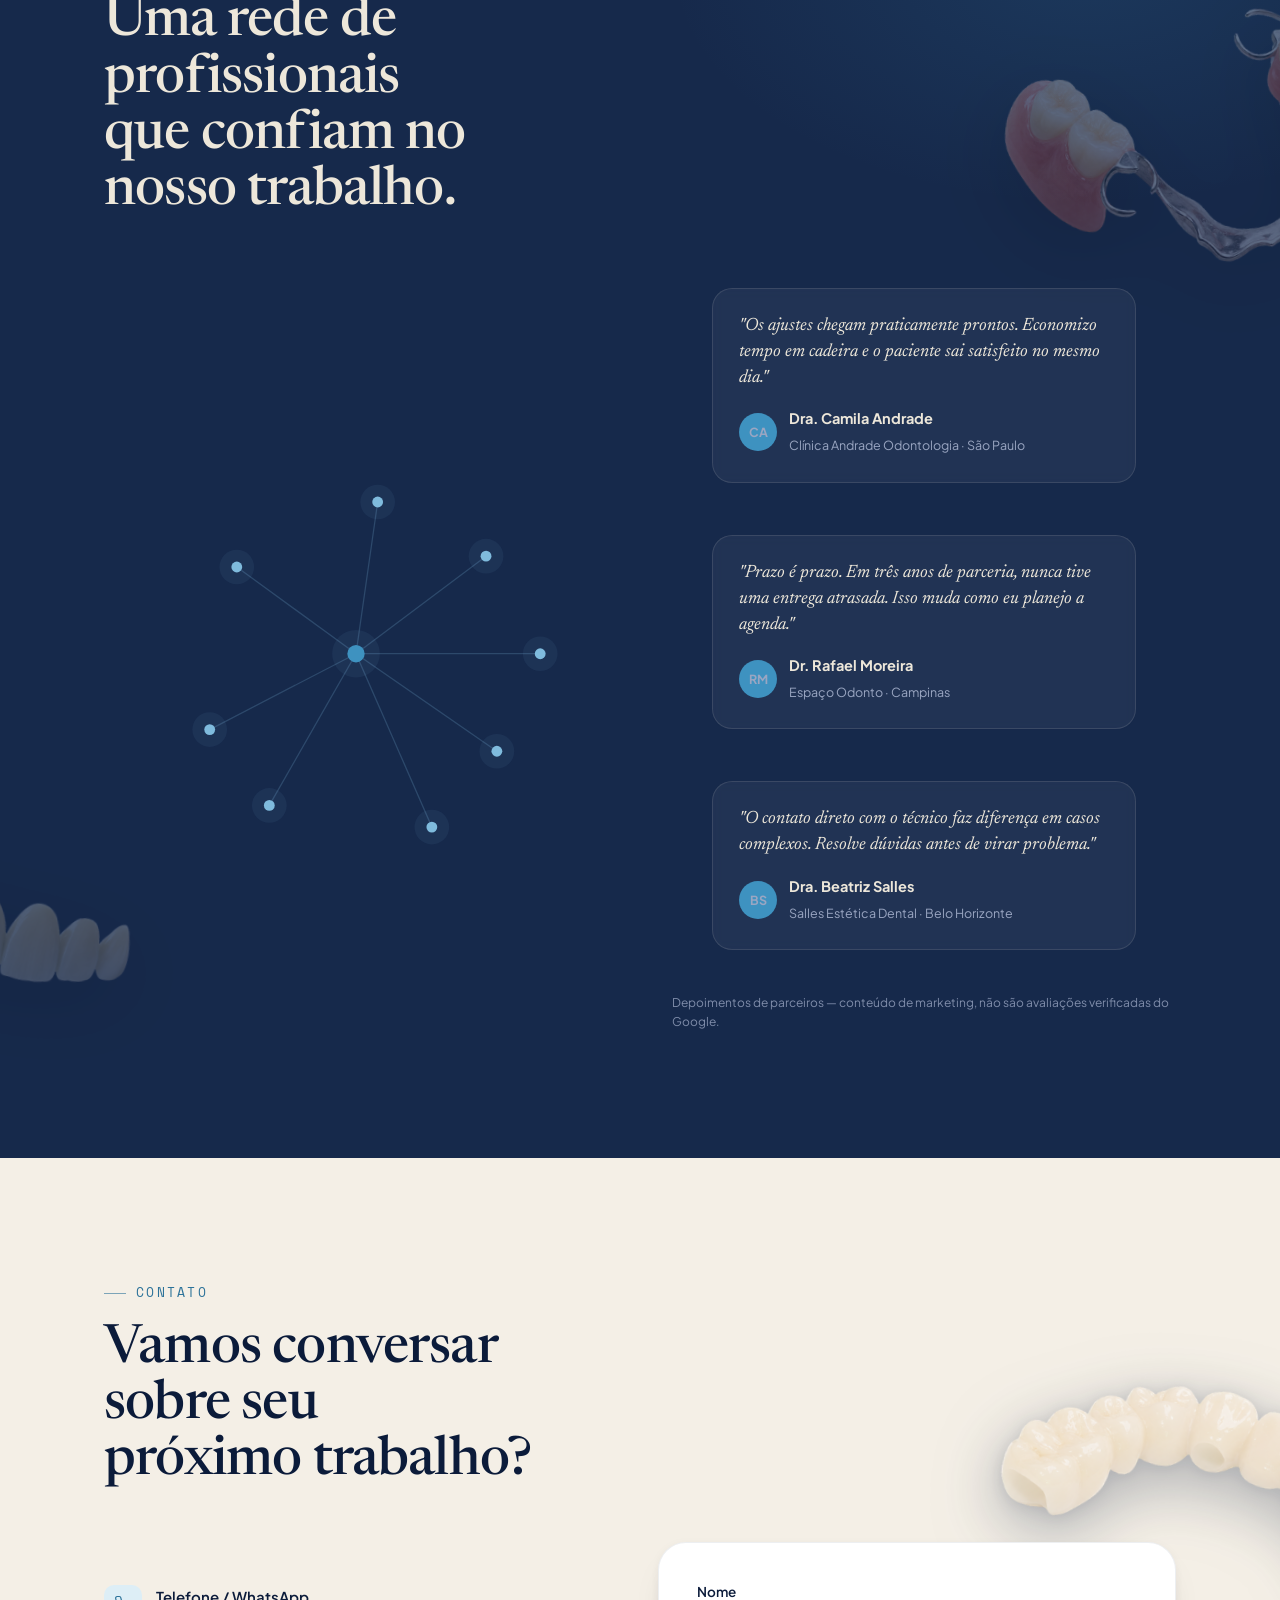
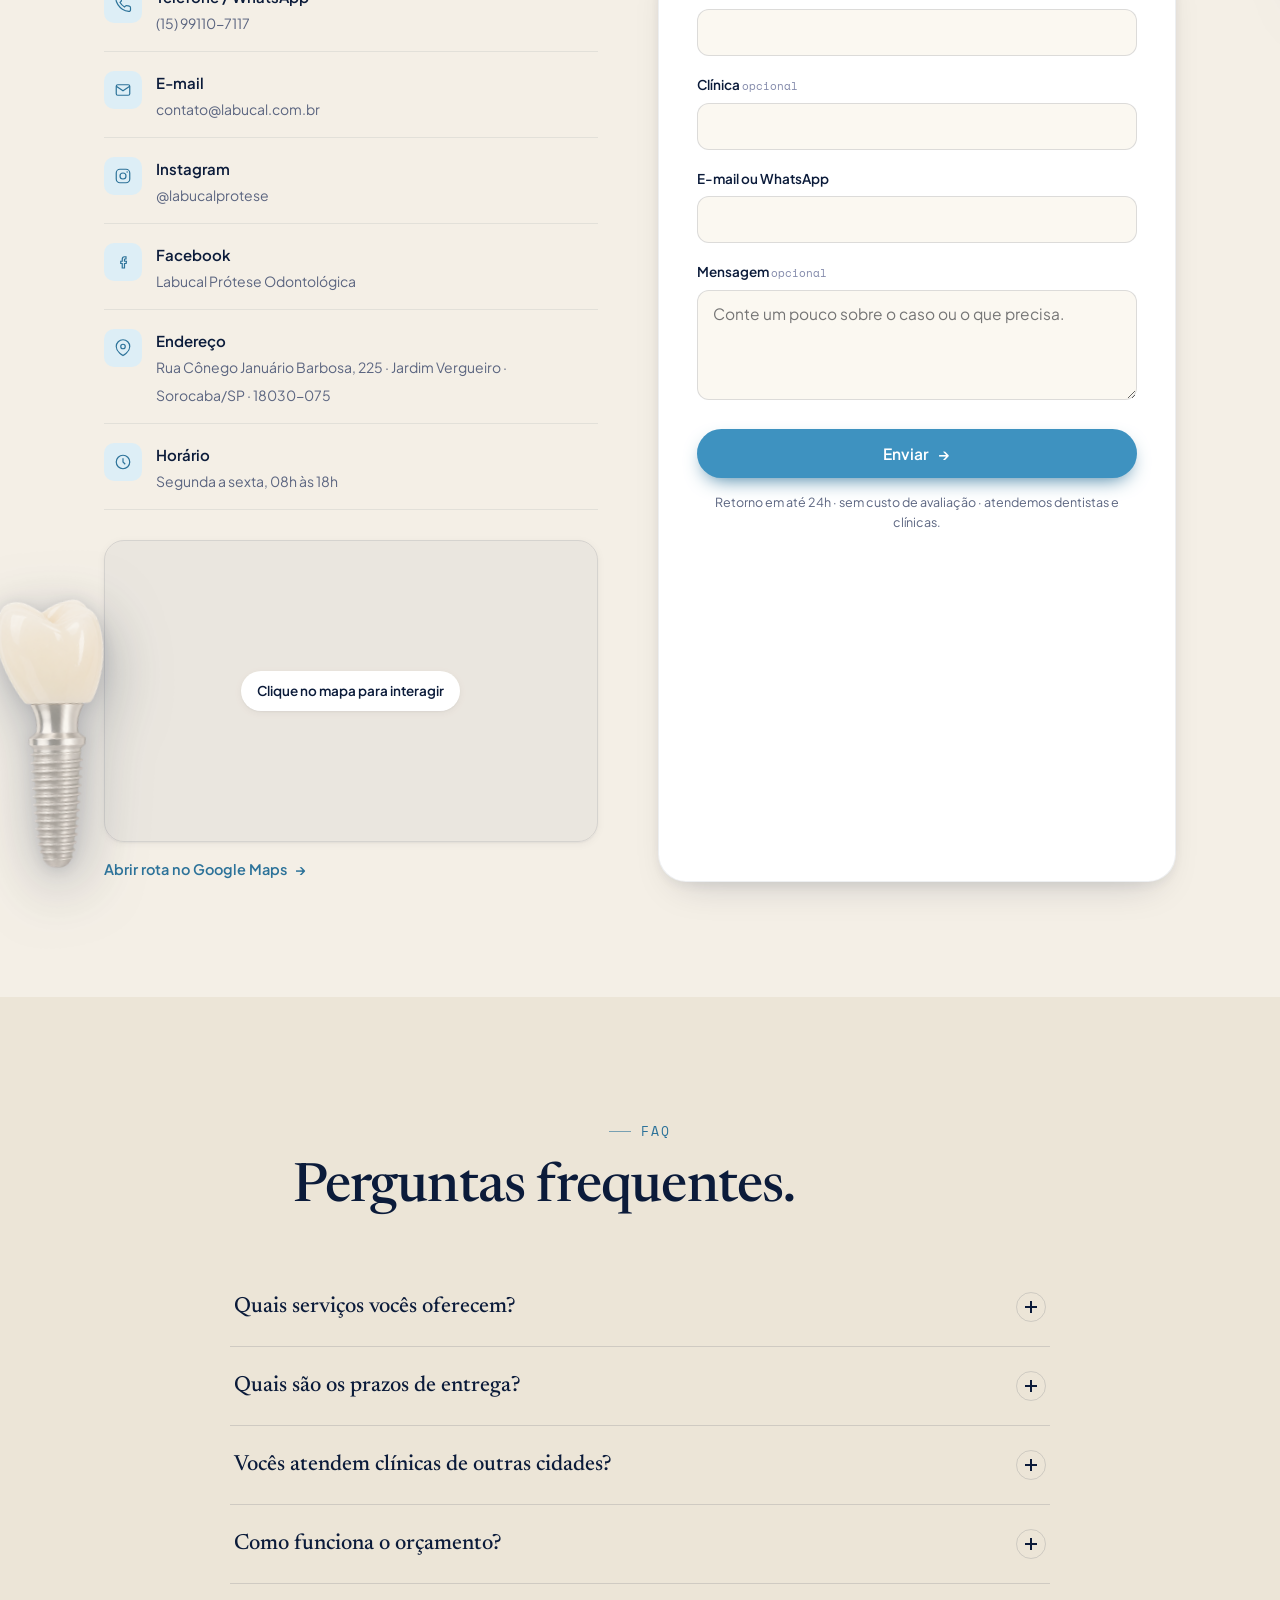
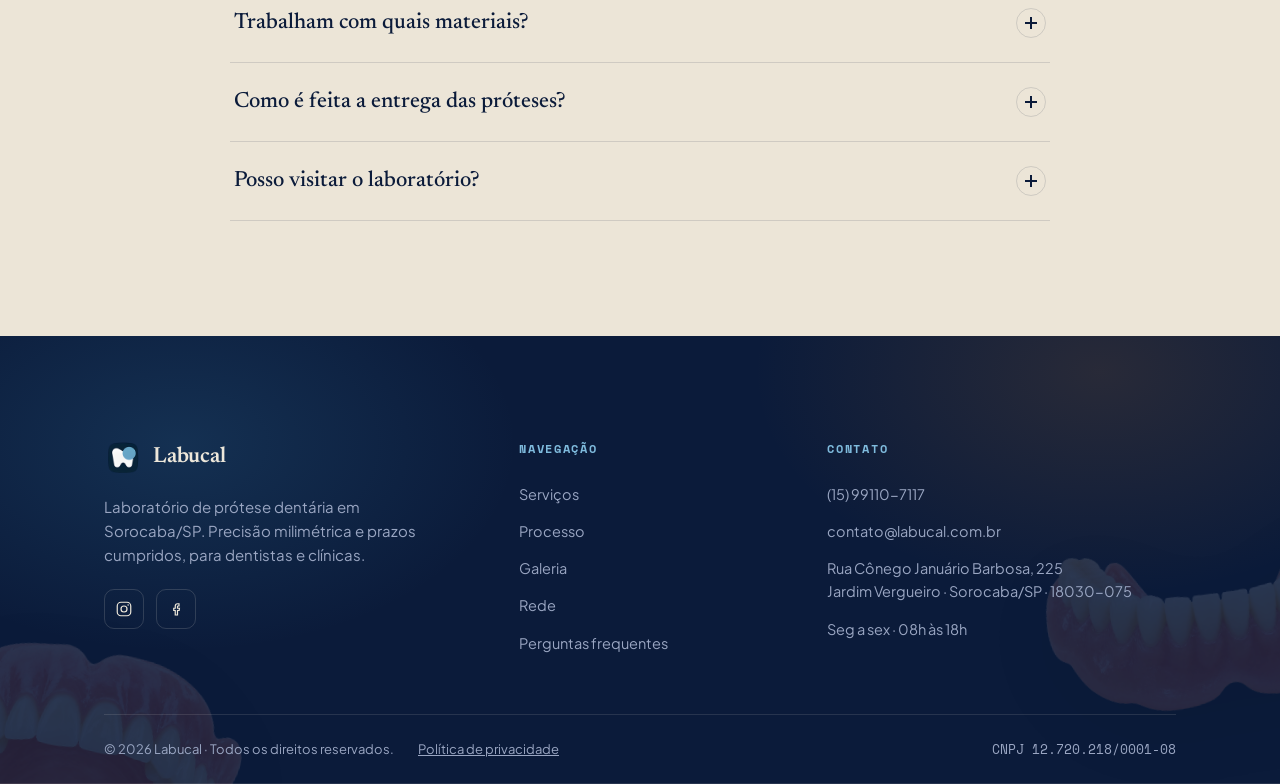
==== commit a41c975f: "Usar imagen real en control de calidad" ====
--- a/landing v2/index.html
+++ b/landing v2/index.html
@@ -297,7 +297,7 @@
         </div>
         <div class="ctrl-viz">
           <div class="ctrl-grid"></div>
-          <div class="ctrl-piece" id="ctrlPiece"></div>
+          <div class="ctrl-piece" id="ctrlPiece"><img src="/assets/quality/quality-crown.png" alt="" loading="lazy" /></div>
           <span class="ctrl-mark" id="mark0" style="left:62%;top:30%"></span>
           <span class="ctrl-mark" id="mark1" style="left:38%;top:48%"></span>
           <span class="ctrl-mark" id="mark2" style="left:56%;top:66%"></span>
--- a/landing v2/styles.css
+++ b/landing v2/styles.css
@@ -332,8 +332,8 @@
 
 @media (max-width: 860px) {
   .hero .wrap { grid-template-columns: 1fr; }
-  .hero-visual { aspect-ratio: 4/3.4; order: -1; }
-  .hero-teeth { inset: 12% 20% 11%; }
+  /* mobile: removemos o visual dos dentes do hero (fica só o texto sobre o fundo) */
+  .hero-visual { display: none; }
 }
 @media (prefers-reduced-motion: reduce) {
   .hero-teeth {
@@ -753,6 +753,8 @@
 .cookie p a { color: var(--accent-soft); }
 .cookie .btn { flex: none; padding: 11px 22px; }
 @media (max-width: 520px){ .cookie { flex-direction: column; align-items: stretch; text-align:left; } .cookie .btn{ justify-content:center; } .reviews-pop { display:none; } }
+/* Em telas estreitas o aviso sobe acima do botão de chat (FAB) para não cobri-lo */
+@media (max-width: 640px){ .cookie { bottom: 96px; } }
 
 /* utility */
 .visually-hidden { position:absolute; width:1px;height:1px; overflow:hidden; clip:rect(0 0 0 0); }
@@ -828,11 +830,17 @@
 @keyframes nudge { 0%,100%{ transform: translateY(0);} 50%{ transform: translateY(4px);} }
 
 @media (max-width: 860px) {
-  .assembly-track { height: 260vh; }
+  /* de-pin: igual que processo/controle, evita recorte em telas baixas */
+  .assembly-track { height: auto; }
+  .assembly-stage { position: static; height: auto; padding-block: clamp(64px,9vw,128px); }
   .assembly-inner { grid-template-columns: 1fr; gap: 24px; }
   .assembly-viz { height: 320px; order: -1; }
   .layer-stack { width: min(78vw, 270px); }
   .layer .tag { display: none; }
+  .assembly-scrub, .assembly-hint { display: none; }
+  /* mostra a peça já montada (estática) — o scrub não cabe sem o pin */
+  .assembly .layer { opacity: 1 !important; transform: none !important; }
+  .assembly-legend li { opacity: 1; }
 }
 @media (prefers-reduced-motion: reduce) {
   .assembly-track { height: auto; }
@@ -884,17 +892,28 @@
 .ctrl-checklist li { display: flex; gap: 14px; align-items: center; padding: 15px 18px; border: 1px solid var(--line-soft); border-radius: var(--r); background: var(--surface); opacity: .4; transform: translateX(-10px); transition: opacity .45s, transform .45s, border-color .45s; box-shadow: var(--shadow-sm); }
 .ctrl-checklist li.done { opacity: 1; transform: none; border-color: var(--accent-soft); }
 .ctrl-cbox { width: 32px; height: 32px; border-radius: 50%; border: 2px solid var(--line); display: grid; place-items: center; flex: none; color: #fff; transition: background .3s, border-color .3s; }
-.ctrl-checklist li.done .ctrl-cbox { background: var(--accent); border-color: var(--accent); }
+.ctrl-checklist li.done .ctrl-cbox { background: var(--accent-deep); border-color: var(--accent-deep); }
 .ctrl-cbox svg { opacity: 0; transform: scale(.5); transition: opacity .3s .1s, transform .3s .1s cubic-bezier(.22,1.6,.4,1); }
 .ctrl-checklist li.done .ctrl-cbox svg { opacity: 1; transform: scale(1); }
 .ctrl-checklist b { display: block; font-size: 15.5px; color: var(--ink); font-weight: 600; font-family: var(--font-sans); }
 .ctrl-checklist span { font-size: 13px; color: var(--muted); }
 .ctrl-viz { position: relative; aspect-ratio: 1; width: 100%; max-width: 440px; margin-inline: auto; border-radius: var(--r-xl); overflow: hidden; background: linear-gradient(160deg, var(--surface), var(--surface-warm)); border: 1px solid var(--line); box-shadow: var(--shadow); }
 .ctrl-grid { position: absolute; inset: 0; background-image: linear-gradient(rgba(11,27,58,.05) 1px, transparent 1px), linear-gradient(90deg, rgba(11,27,58,.05) 1px, transparent 1px); background-size: 34px 34px; }
-.ctrl-piece { position: absolute; left: 50%; top: 52%; transform: translate(-50%,-50%); width: 150px; height: 178px; background: linear-gradient(155deg,#fbf7ef,#e0d7c6); border-radius: 75px 75px 30px 30px; box-shadow: inset -10px -12px 26px rgba(11,27,58,.14), inset 8px 8px 20px rgba(255,255,255,.7), 0 18px 40px -18px rgba(11,27,58,.4); }
-.ctrl-piece::before { content:""; position:absolute; left:50%; top:22%; transform:translateX(-50%); width:2px; height:46%; background: rgba(11,27,58,.10); border-radius:2px; }
-.ctrl-piece::after { content:""; position:absolute; left:26%; right:26%; top:30%; height:40%; border-radius:50%; background: radial-gradient(circle at 40% 35%, rgba(255,255,255,.7), transparent 60%); }
-.ctrl-mark { position: absolute; width: 12px; height: 12px; border-radius: 50%; background: var(--accent); box-shadow: 0 0 0 4px rgba(62,146,192,.2); opacity: 0; transform: scale(.4); transition: opacity .35s, transform .35s cubic-bezier(.22,1.6,.4,1); z-index: 3; }
+.ctrl-piece {
+  position: absolute;
+  left: 50%;
+  top: 52%;
+  transform: translate(-50%,-50%);
+  width: min(58%, 255px);
+  aspect-ratio: 400 / 330;
+  filter: drop-shadow(0 22px 34px rgba(11,27,58,.28));
+}
+.ctrl-piece img {
+  width: 100%;
+  height: 100%;
+  object-fit: contain;
+}
+.ctrl-mark { position: absolute; width: 12px; height: 12px; border-radius: 50%; background: var(--accent-deep); box-shadow: 0 0 0 4px rgba(44,114,153,.2); opacity: 0; transform: scale(.4); transition: opacity .35s, transform .35s cubic-bezier(.22,1.6,.4,1); z-index: 3; }
 .ctrl-mark.on { opacity: 1; transform: scale(1); }
 .ctrl-scanline { position: absolute; left: 8%; right: 8%; height: 2px; top: 0; background: linear-gradient(90deg, transparent, var(--accent), transparent); box-shadow: 0 0 18px 2px var(--accent); opacity: 0; z-index: 4; }
 .ctrl-scanline.active { opacity: 1; }
@@ -910,7 +929,7 @@
   .ctrl-track { height: auto; }
   .ctrl-stage { position: static; min-height: 0; padding-block: clamp(64px,9vw,128px); }
   .ctrl-checklist li { opacity: 1; transform: none; }
-  .ctrl-checklist li .ctrl-cbox { background: var(--accent); border-color: var(--accent); }
+  .ctrl-checklist li .ctrl-cbox { background: var(--accent-deep); border-color: var(--accent-deep); }
   .ctrl-checklist li .ctrl-cbox svg { opacity: 1; transform: none; }
   .ctrl-mark { opacity: 1; transform: scale(1); }
   .ctrl-stamp { opacity: 1; transform: rotate(-9deg); }
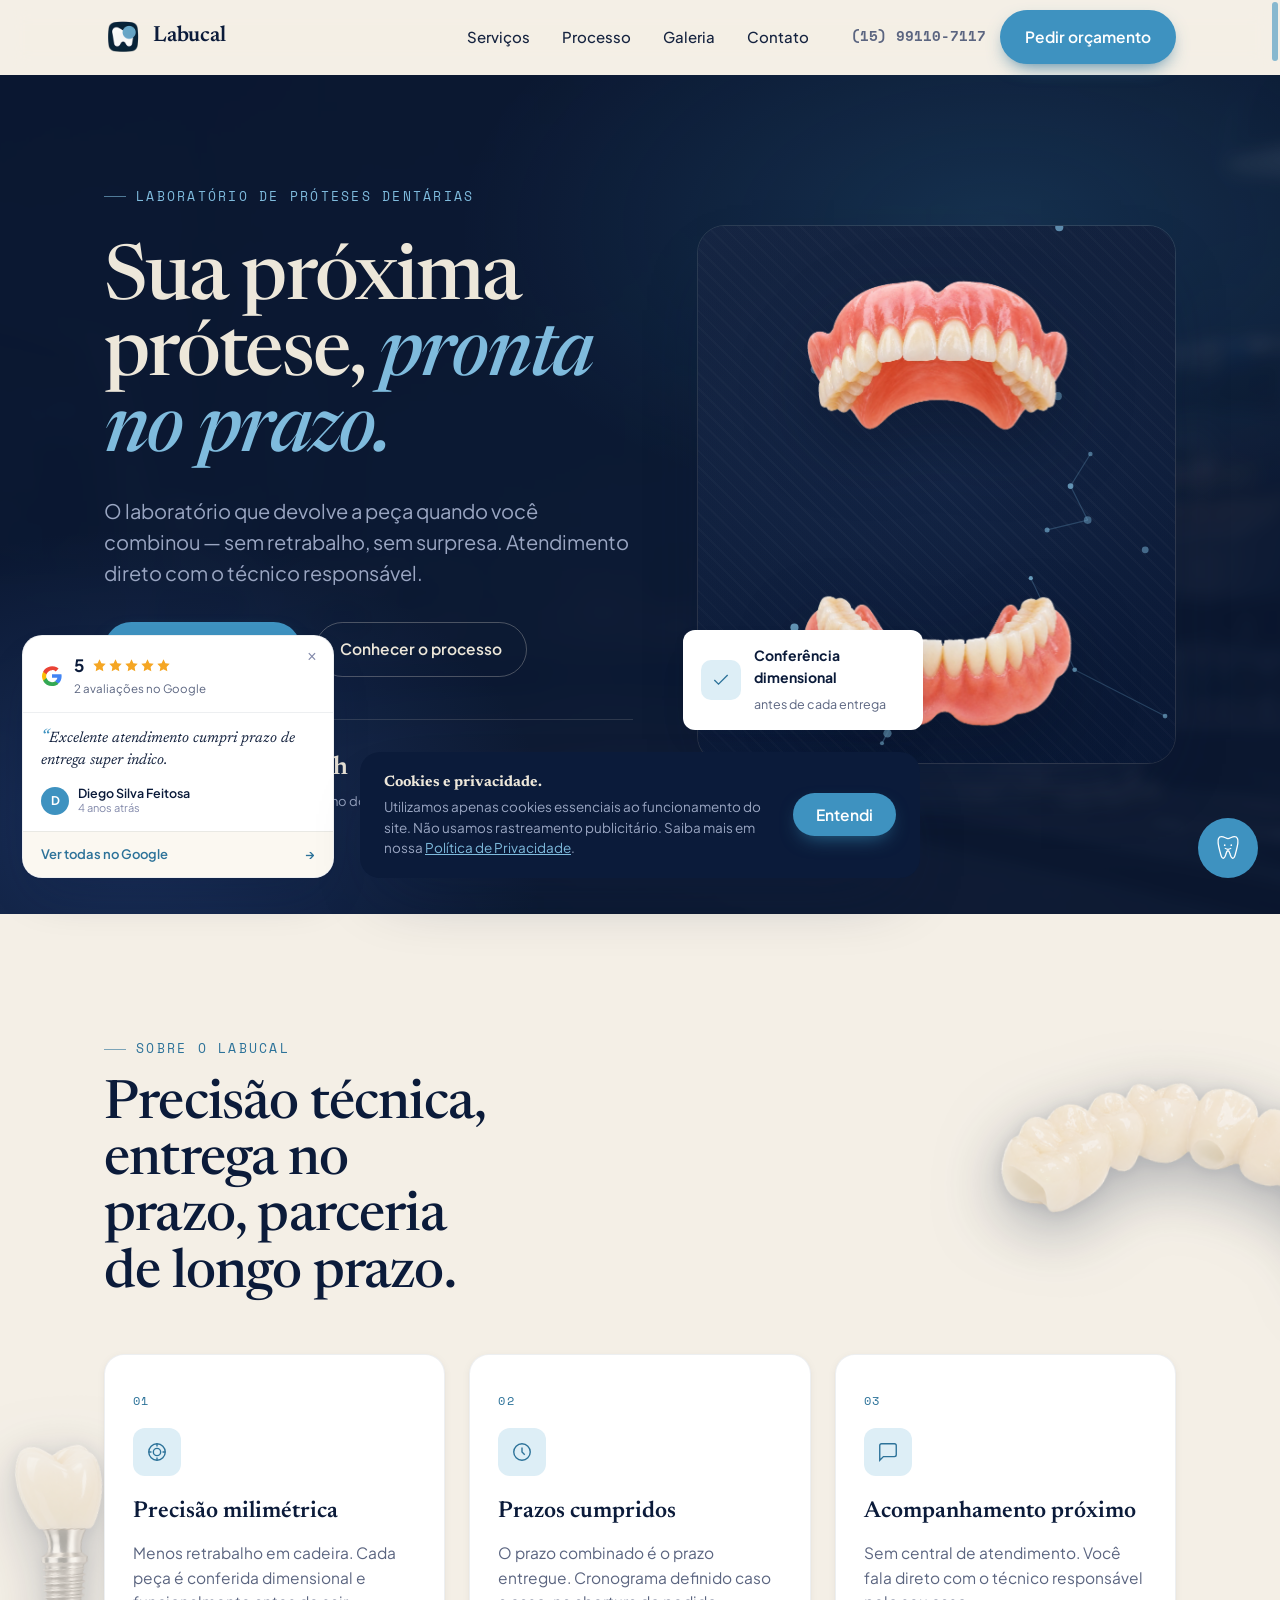
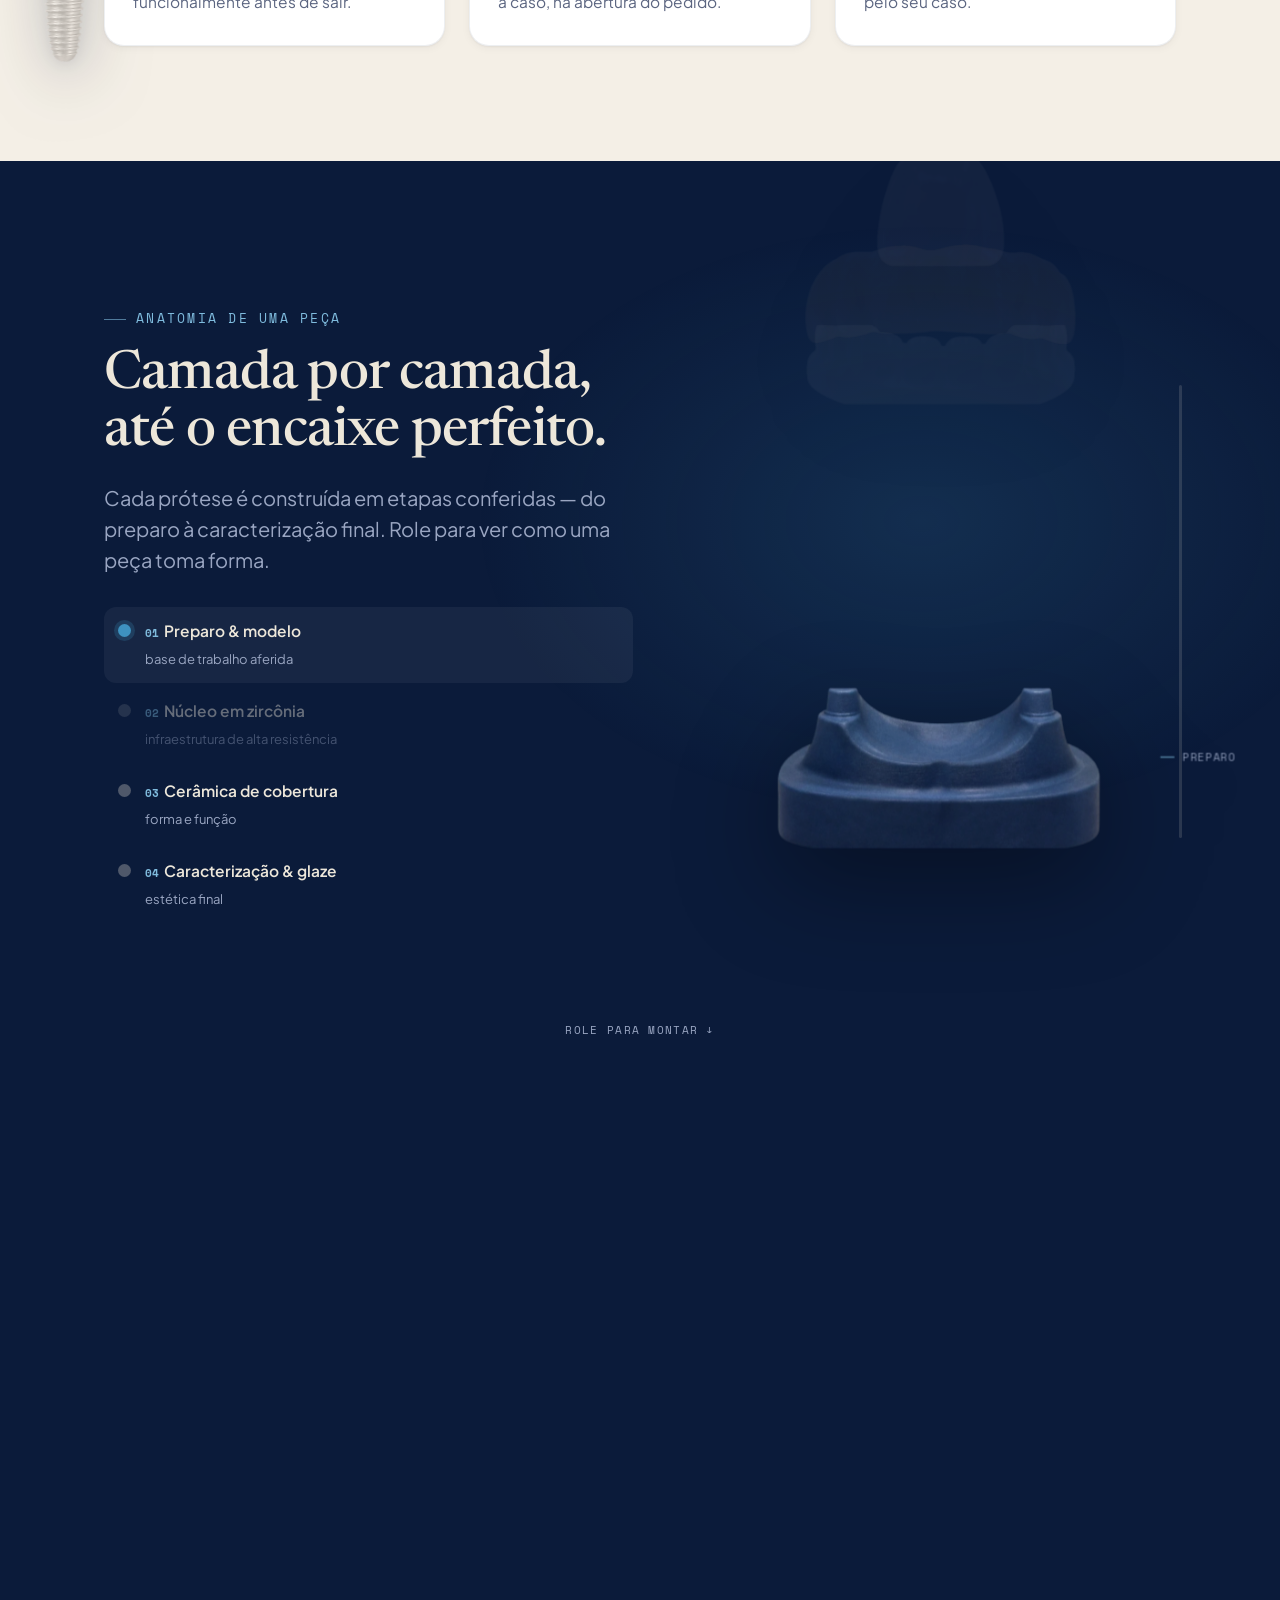
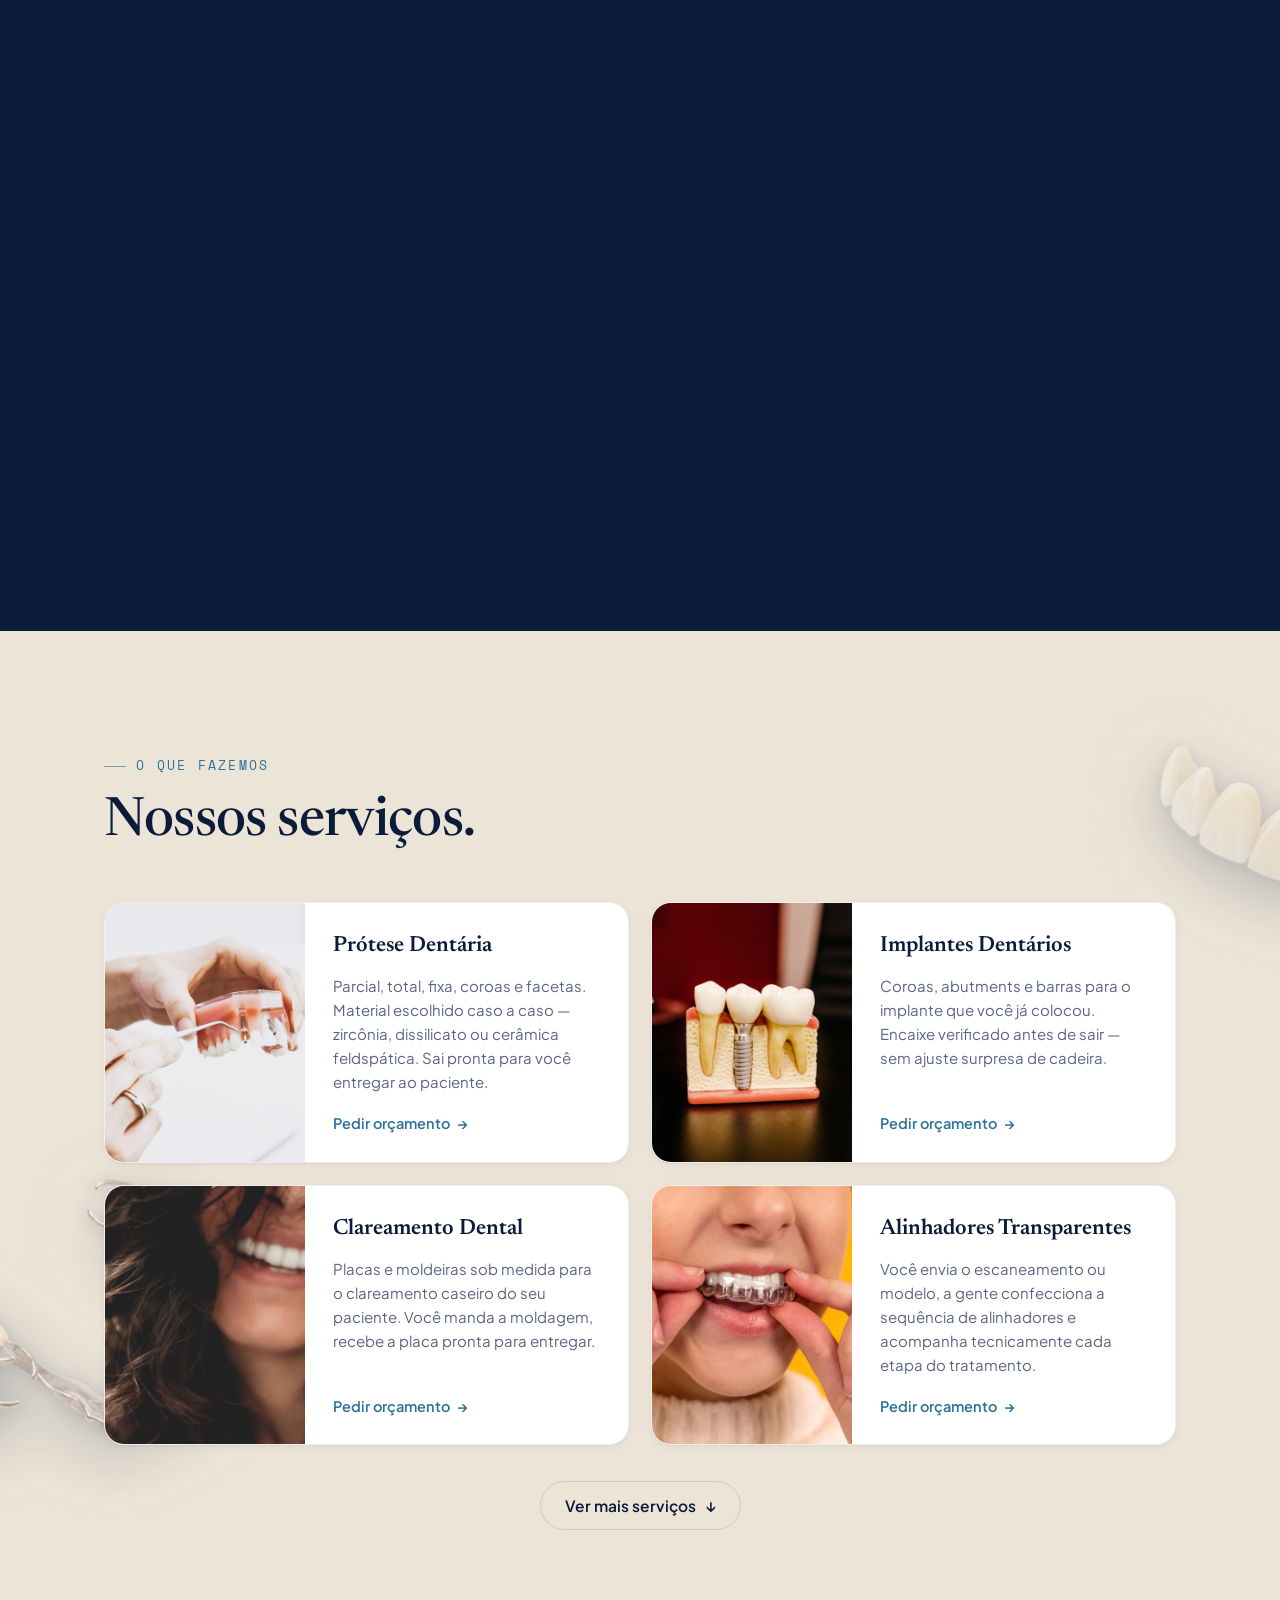
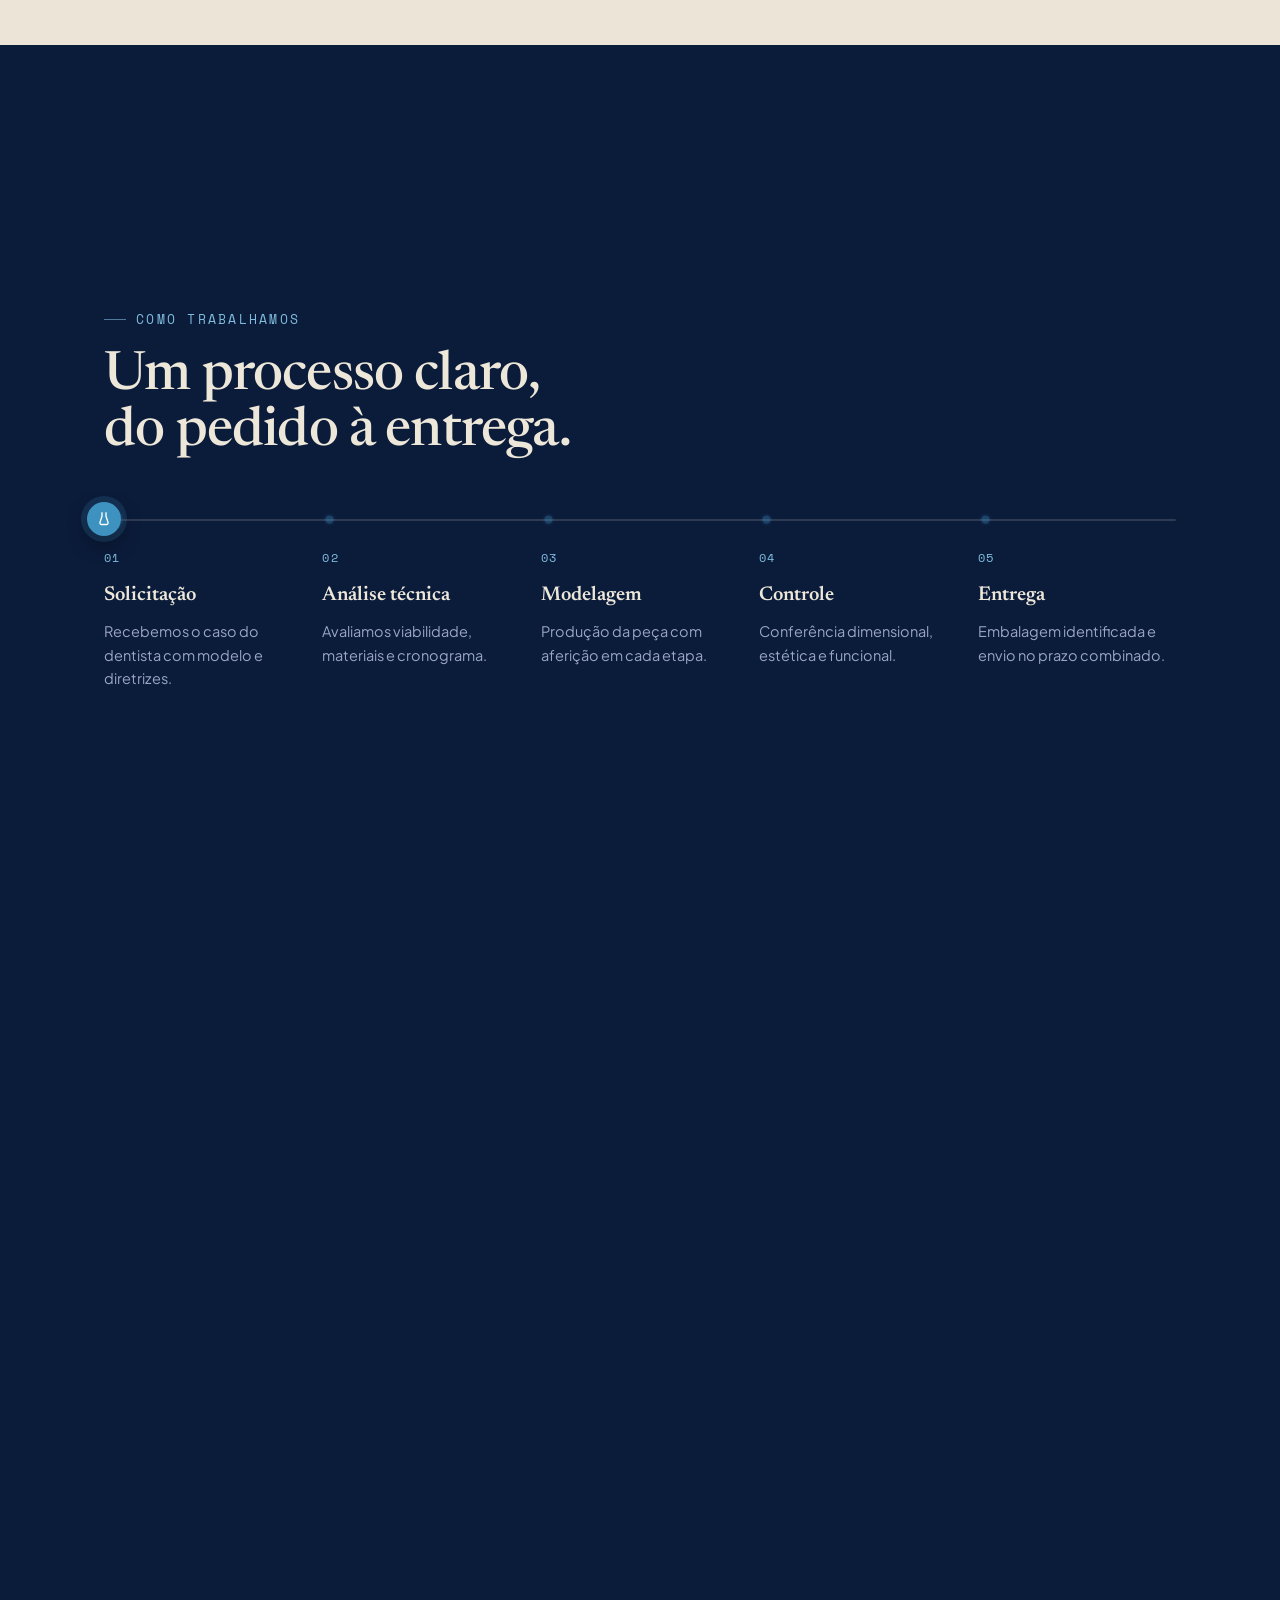
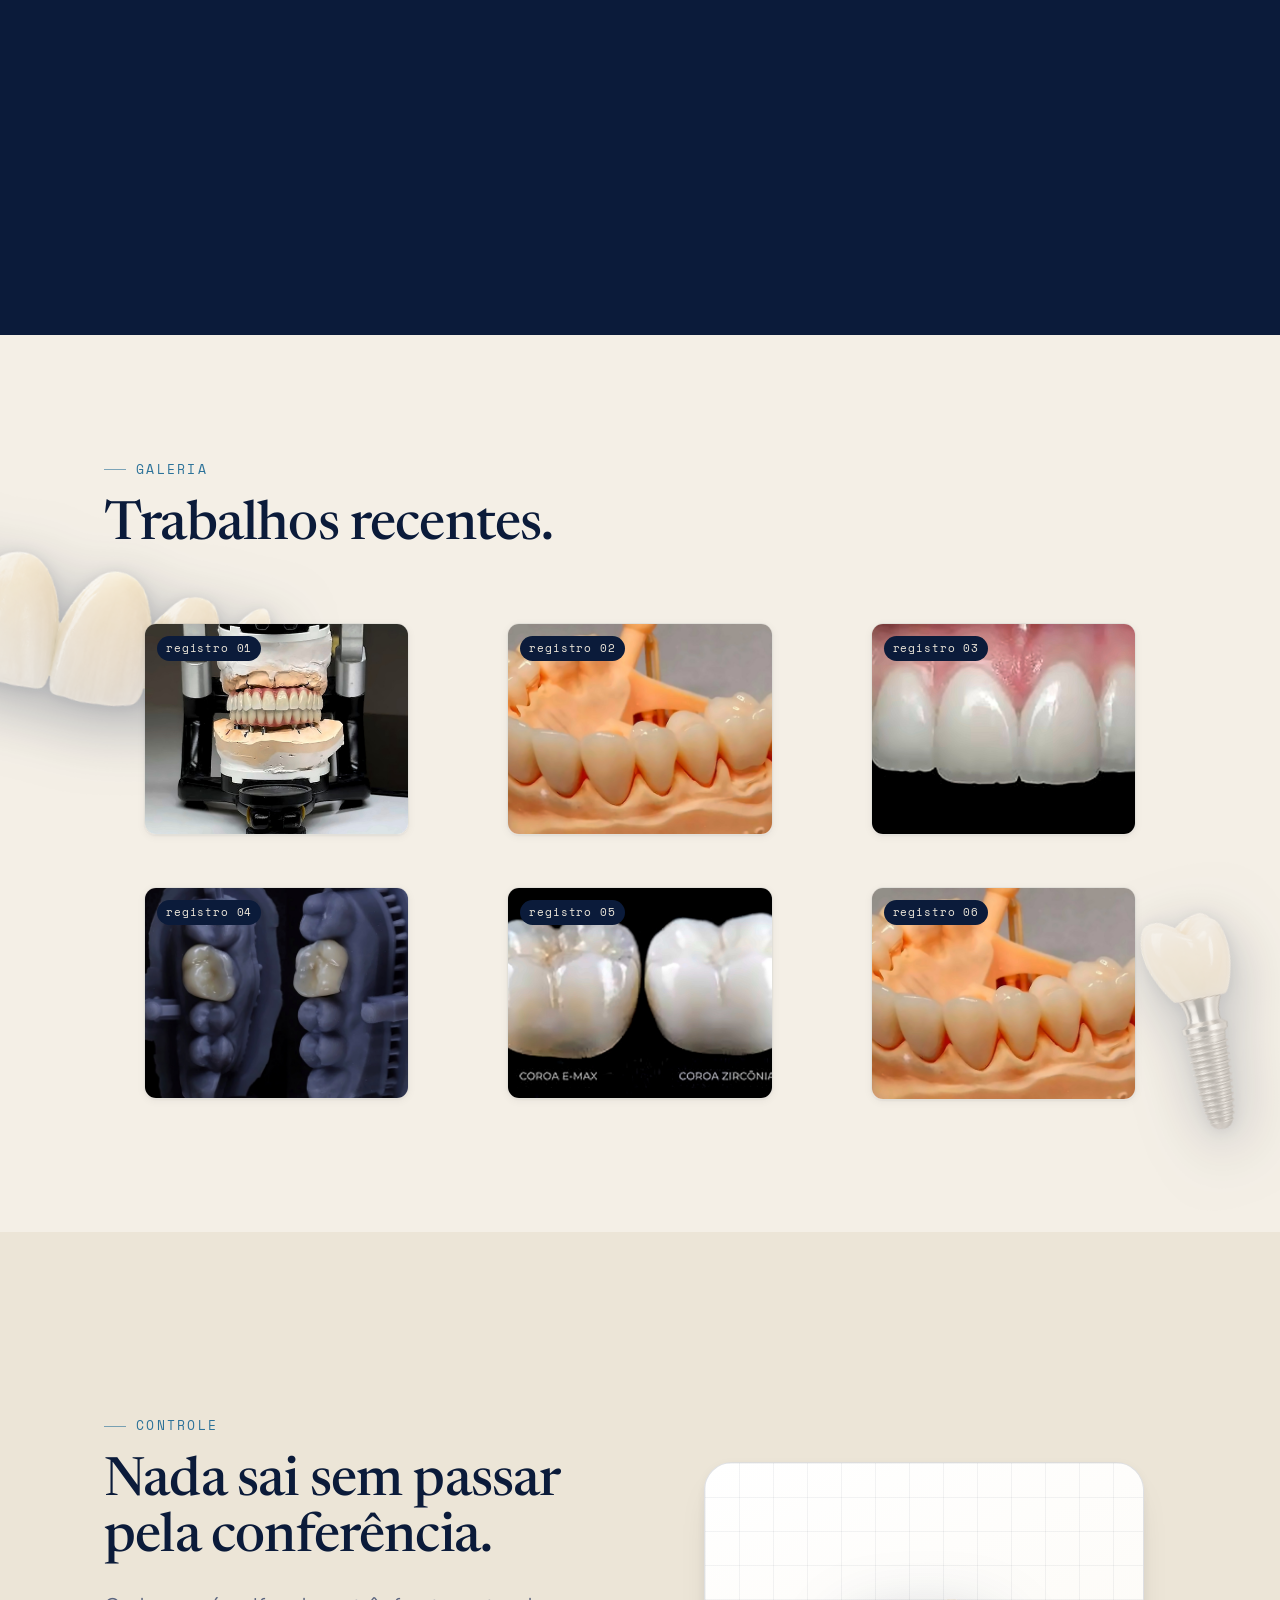
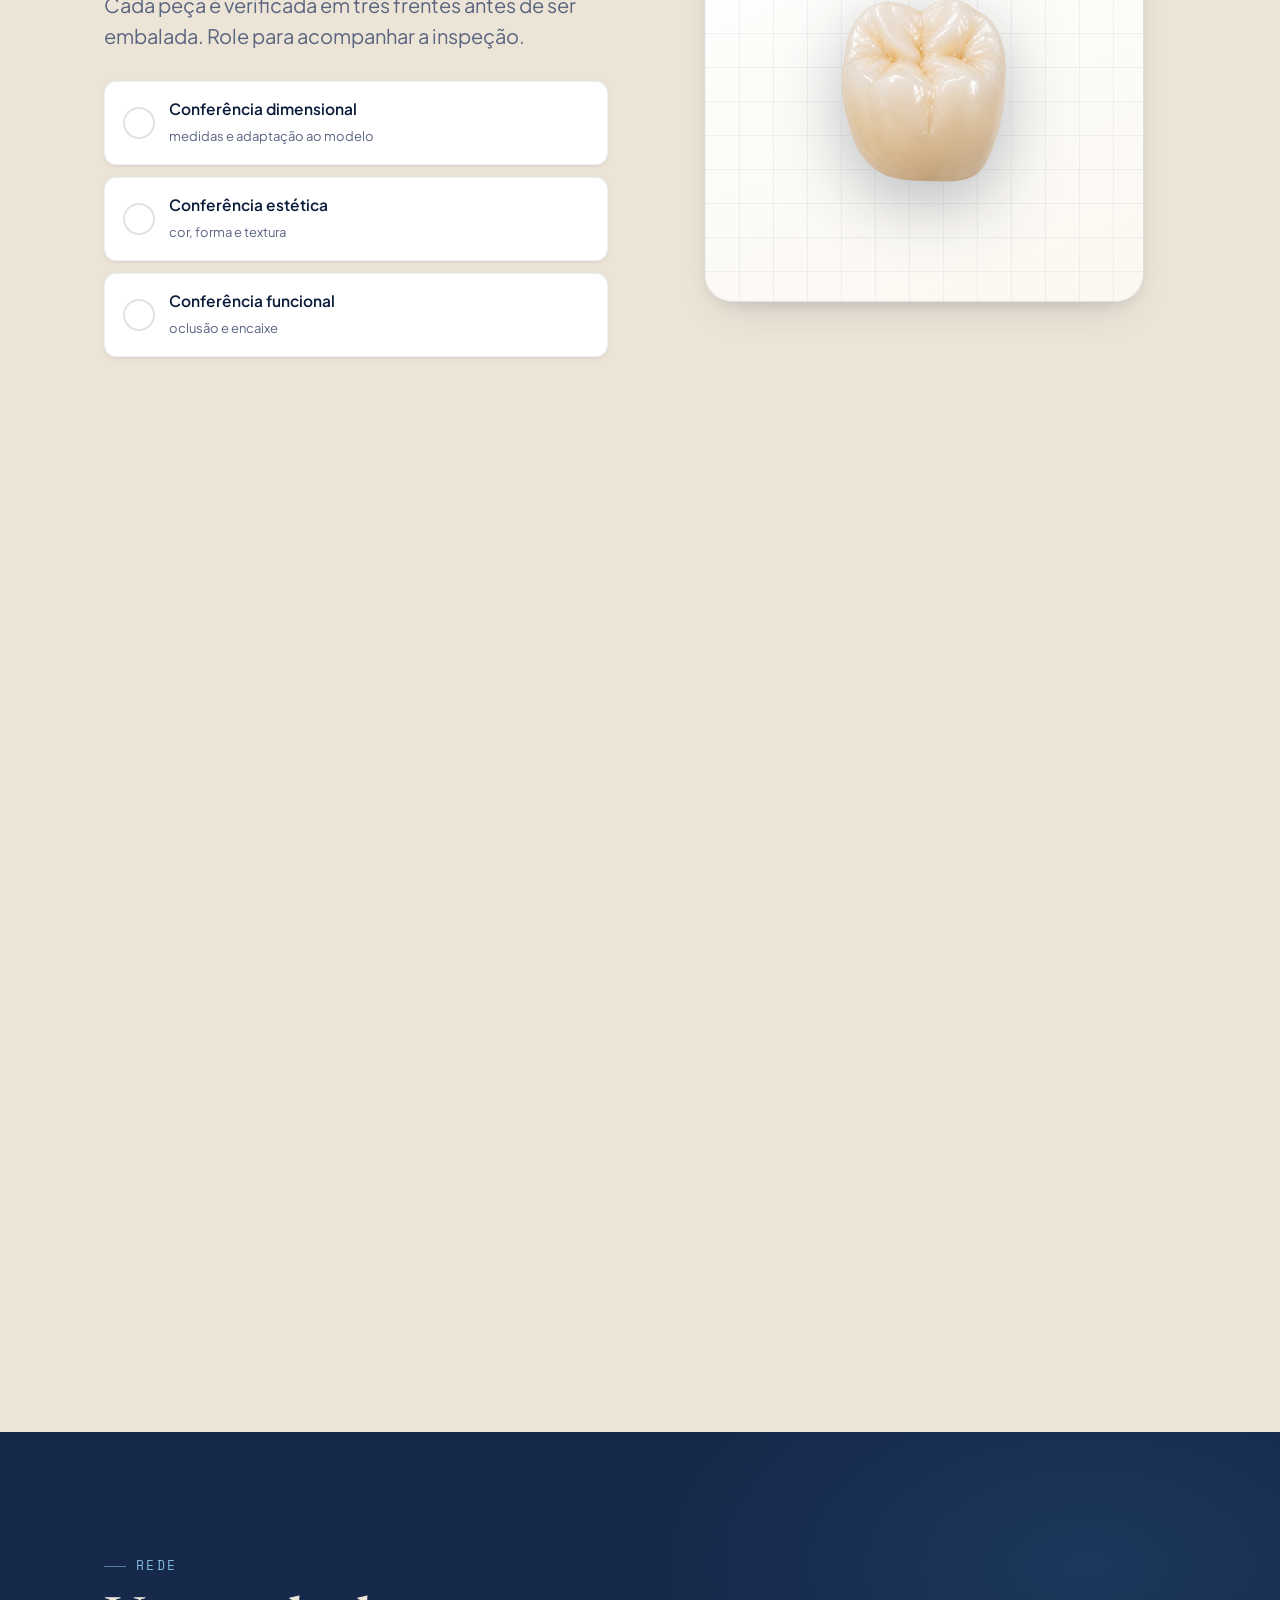
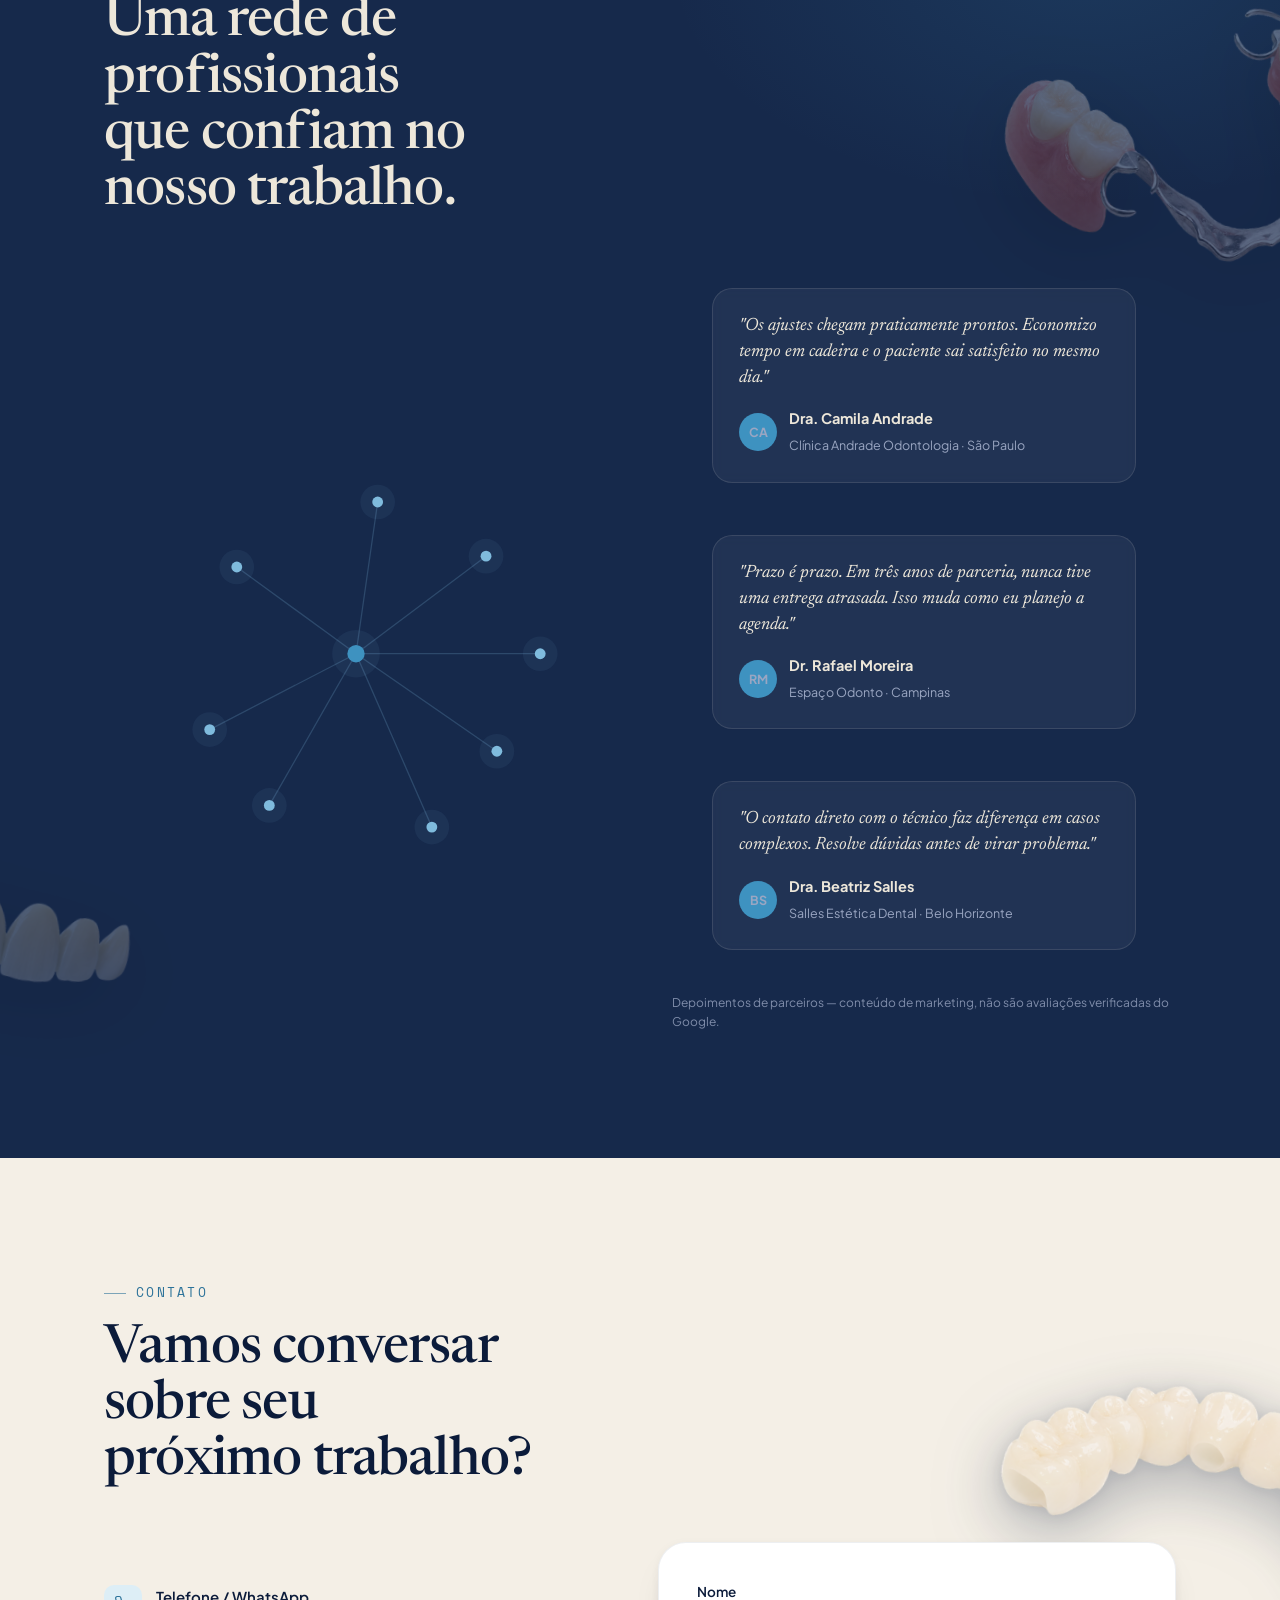
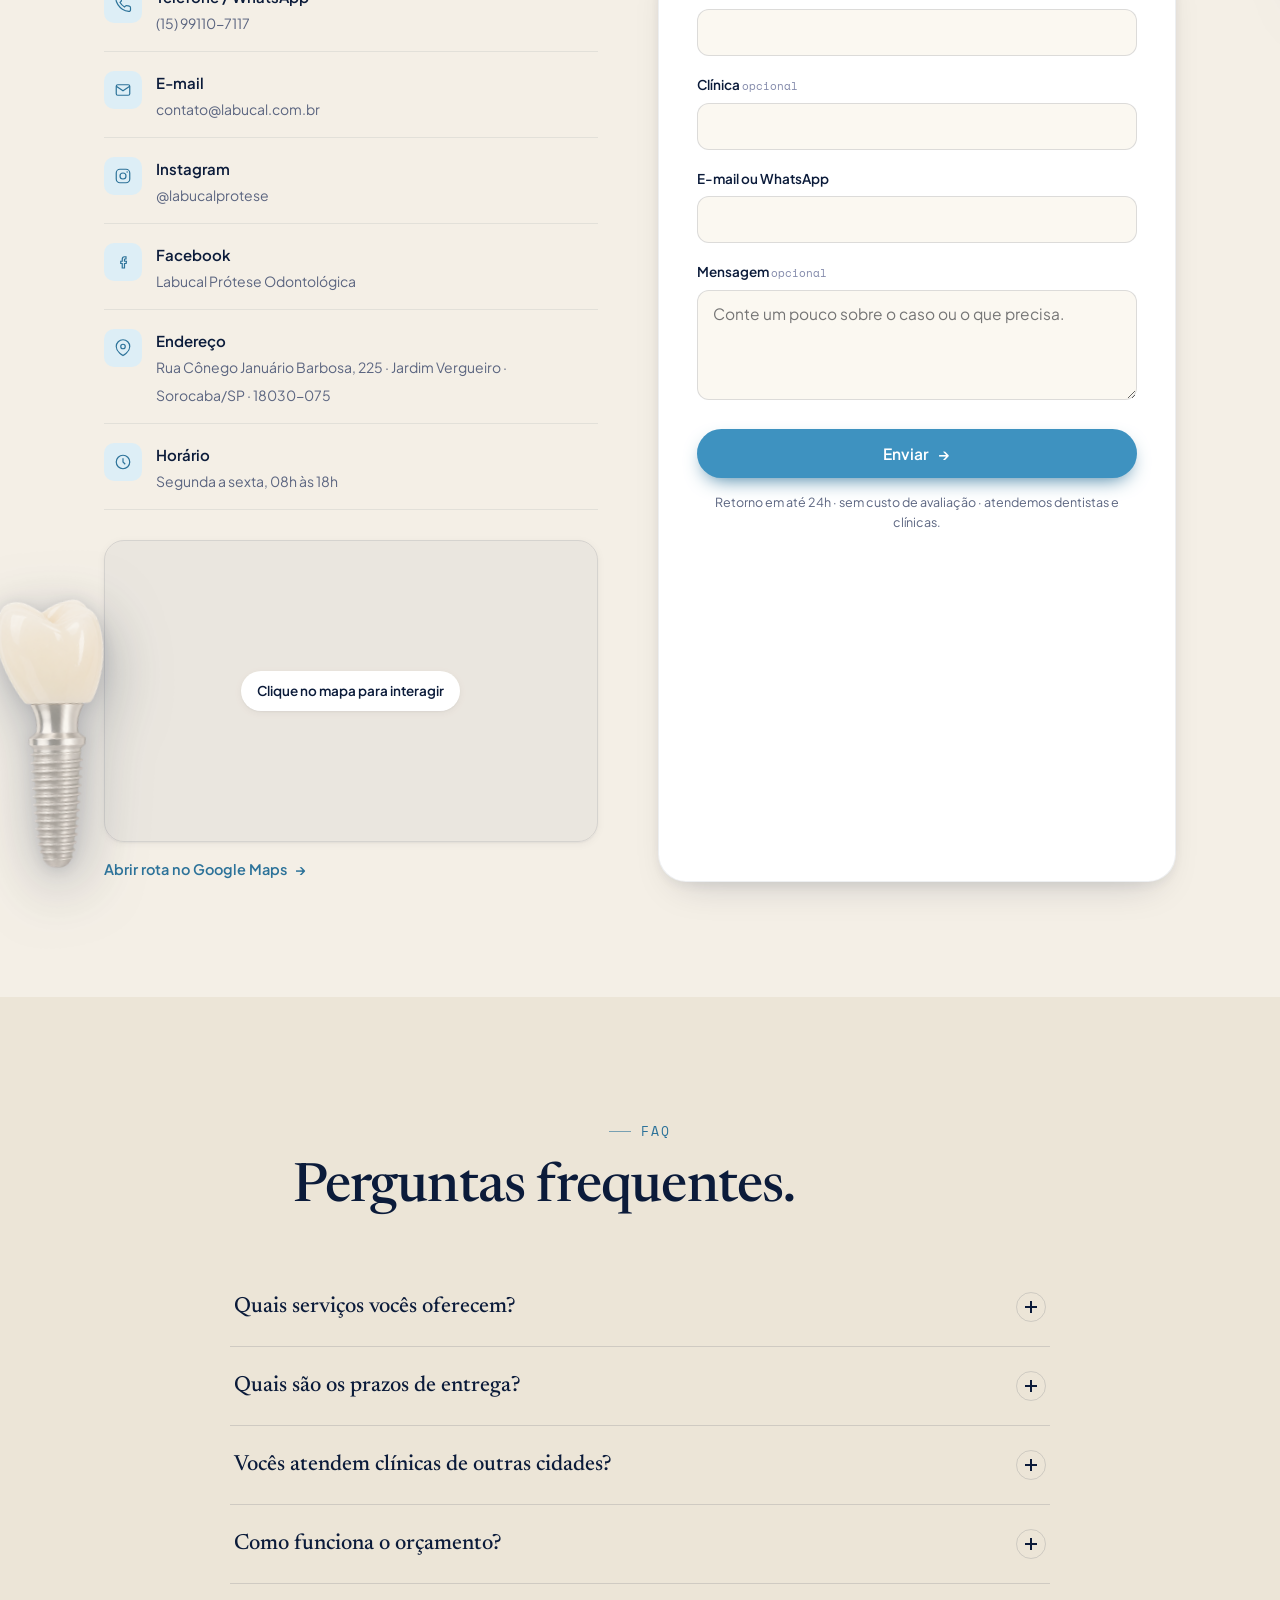
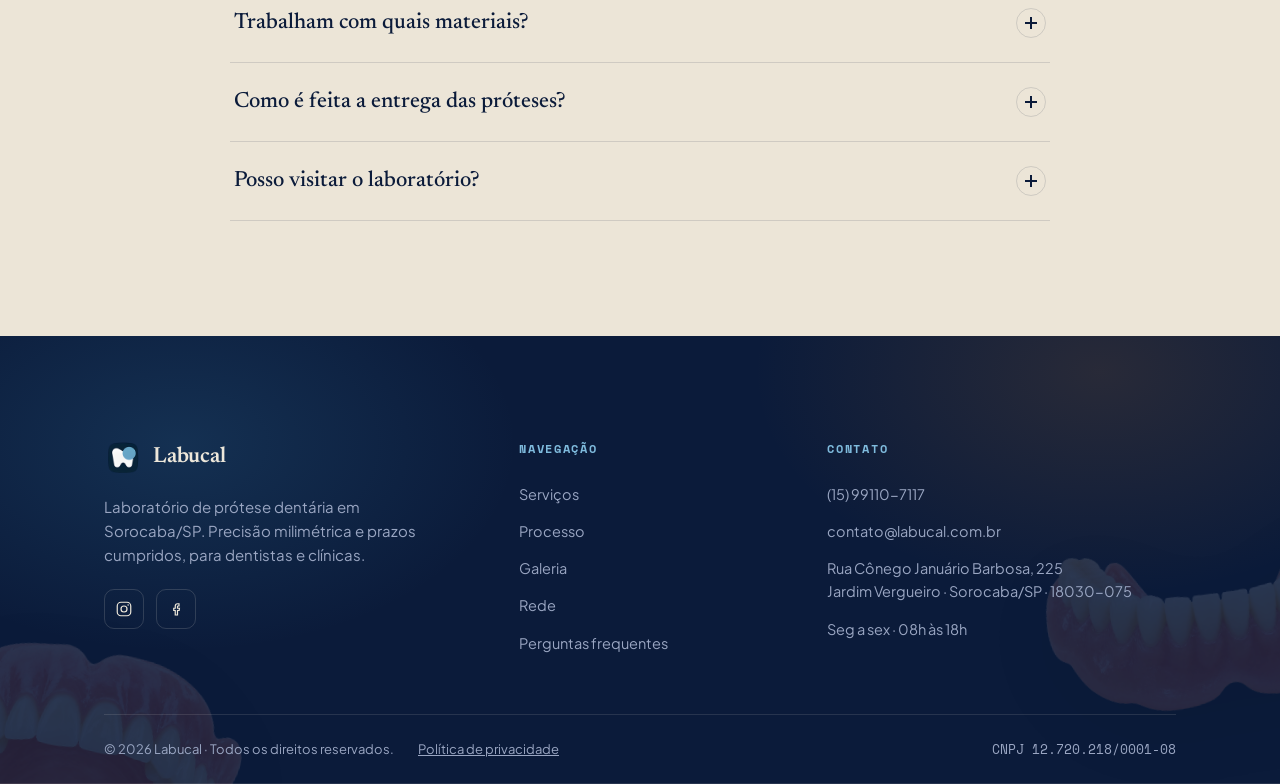
==== commit 0c8e15b6: "feat(landing-v2): barra de rolagem overlay custom (porte da v1) - oculta a barra nativa da janela (s" ====
--- a/landing v2/index.html
+++ b/landing v2/index.html
@@ -31,6 +31,13 @@
 <link rel="icon" type="image/png" sizes="32x32" href="/assets/brand/favicon-32.png" />
 <link rel="apple-touch-icon" href="/assets/brand/apple-touch-icon.png" />
 <link rel="preconnect" href="https://labucal-gemini-proxy.keanukeanom.workers.dev" crossorigin />
+
+<!-- Sem JS: restaura a barra de rolagem nativa (a custom depende de JS) -->
+<noscript><style>
+  html { scrollbar-width: auto; }
+  html::-webkit-scrollbar { width: 12px; height: 12px; display: block; }
+  .app-scrollbar { display: none !important; }
+</style></noscript>
 
 <!-- JSON-LD: MedicalBusiness + ProfessionalService -->
 <script type="application/ld+json">
@@ -508,6 +515,9 @@
 <!-- ============ TWEAKS PANEL ============ -->
 <div id="tweaksPanel"></div>
 
+<!-- barra de rolagem custom (overlay) -->
+<div class="app-scrollbar" id="appScrollbar" aria-hidden="true"><div class="app-scrollbar__thumb" id="appScrollbarThumb"></div></div>
+
 <script src="script.js"></script>
 <script src="scroll.js"></script>
 </body>
--- a/landing v2/styles.css
+++ b/landing v2/styles.css
@@ -81,8 +81,37 @@
 }
 
 * { box-sizing: border-box; }
-html { scroll-behavior: smooth; }
+html {
+  scroll-behavior: smooth;
+  /* oculta a barra nativa da janela (sem reservar espaço → sem deslocar o conteúdo).
+     A barra custom (overlay) é desenhada por JS; a barra do chat mantém a sua. */
+  scrollbar-width: none;
+  -ms-overflow-style: none;
+}
+html::-webkit-scrollbar { width: 0; height: 0; display: none; }
 @media (prefers-reduced-motion: reduce) { html { scroll-behavior: auto; } }
+
+/* ---------- barra de rolagem custom (overlay, controlada por JS) ---------- */
+.app-scrollbar {
+  position: fixed; top: 2px; right: 2px; bottom: 2px;
+  width: 10px; z-index: 95;
+  pointer-events: none; opacity: 0;
+  transition: opacity .35s ease;
+}
+.app-scrollbar.is-active { opacity: 1; }
+.app-scrollbar__thumb {
+  position: absolute; top: 0; right: 0;
+  width: 6px; min-height: 36px; border-radius: 999px;
+  background: rgba(62,146,192,.6);   /* --accent translúcido: visível sobre claro e escuro */
+  pointer-events: auto; cursor: grab;
+  will-change: transform, height;
+  transition: width .15s ease, background .2s ease;
+}
+.app-scrollbar:hover .app-scrollbar__thumb,
+.app-scrollbar.is-dragging .app-scrollbar__thumb { width: 10px; background: rgba(62,146,192,.9); }
+.app-scrollbar.is-dragging .app-scrollbar__thumb { cursor: grabbing; }
+@media (prefers-reduced-motion: reduce) { .app-scrollbar { transition: opacity .01ms; } }
+@media (hover: none) and (pointer: coarse) { .app-scrollbar__thumb { pointer-events: none; cursor: default; } }
 
 body {
   margin: 0;
@@ -675,7 +704,11 @@
 .chat-head b { display: block; font-size: 15px; color: var(--on-ink); font-family: var(--font-sans); font-weight:700; }
 .chat-head .status { font-size: 12px; color: var(--on-ink-mut); display:flex; align-items:center; gap:6px; }
 .chat-head .status .led { width:7px;height:7px;border-radius:50%; background:#4ade80; }
-.chat-body { flex: 1; overflow-y: auto; padding: 18px; display: flex; flex-direction: column; gap: 12px; background: var(--surface-warm); }
+.chat-body { flex: 1; overflow-y: auto; padding: 18px; display: flex; flex-direction: column; gap: 12px; background: var(--surface-warm); scrollbar-width: thin; scrollbar-color: rgba(62,146,192,.4) transparent; }
+.chat-body::-webkit-scrollbar { width: 8px; }
+.chat-body::-webkit-scrollbar-track { background: transparent; }
+.chat-body::-webkit-scrollbar-thumb { background: rgba(62,146,192,.4); border-radius: 999px; border: 2px solid transparent; background-clip: padding-box; }
+.chat-body::-webkit-scrollbar-thumb:hover { background: rgba(62,146,192,.65); }
 .msg { max-width: 84%; padding: 11px 15px; border-radius: 16px; font-size: 14.5px; line-height: 1.5; }
 .msg.bot { background: var(--surface); border: 1px solid var(--line-soft); color: var(--text); align-self: flex-start; border-bottom-left-radius: 5px; box-shadow: var(--shadow-sm); }
 .msg.user { background: var(--ink); color: var(--on-ink); align-self: flex-end; border-bottom-right-radius: 5px; }
@@ -896,7 +929,7 @@
 .ctrl-cbox svg { opacity: 0; transform: scale(.5); transition: opacity .3s .1s, transform .3s .1s cubic-bezier(.22,1.6,.4,1); }
 .ctrl-checklist li.done .ctrl-cbox svg { opacity: 1; transform: scale(1); }
 .ctrl-checklist b { display: block; font-size: 15.5px; color: var(--ink); font-weight: 600; font-family: var(--font-sans); }
-.ctrl-checklist span { font-size: 13px; color: var(--muted); }
+.ctrl-checklist div span { font-size: 13px; color: var(--muted); }
 .ctrl-viz { position: relative; aspect-ratio: 1; width: 100%; max-width: 440px; margin-inline: auto; border-radius: var(--r-xl); overflow: hidden; background: linear-gradient(160deg, var(--surface), var(--surface-warm)); border: 1px solid var(--line); box-shadow: var(--shadow); }
 .ctrl-grid { position: absolute; inset: 0; background-image: linear-gradient(rgba(11,27,58,.05) 1px, transparent 1px), linear-gradient(90deg, rgba(11,27,58,.05) 1px, transparent 1px); background-size: 34px 34px; }
 .ctrl-piece {
